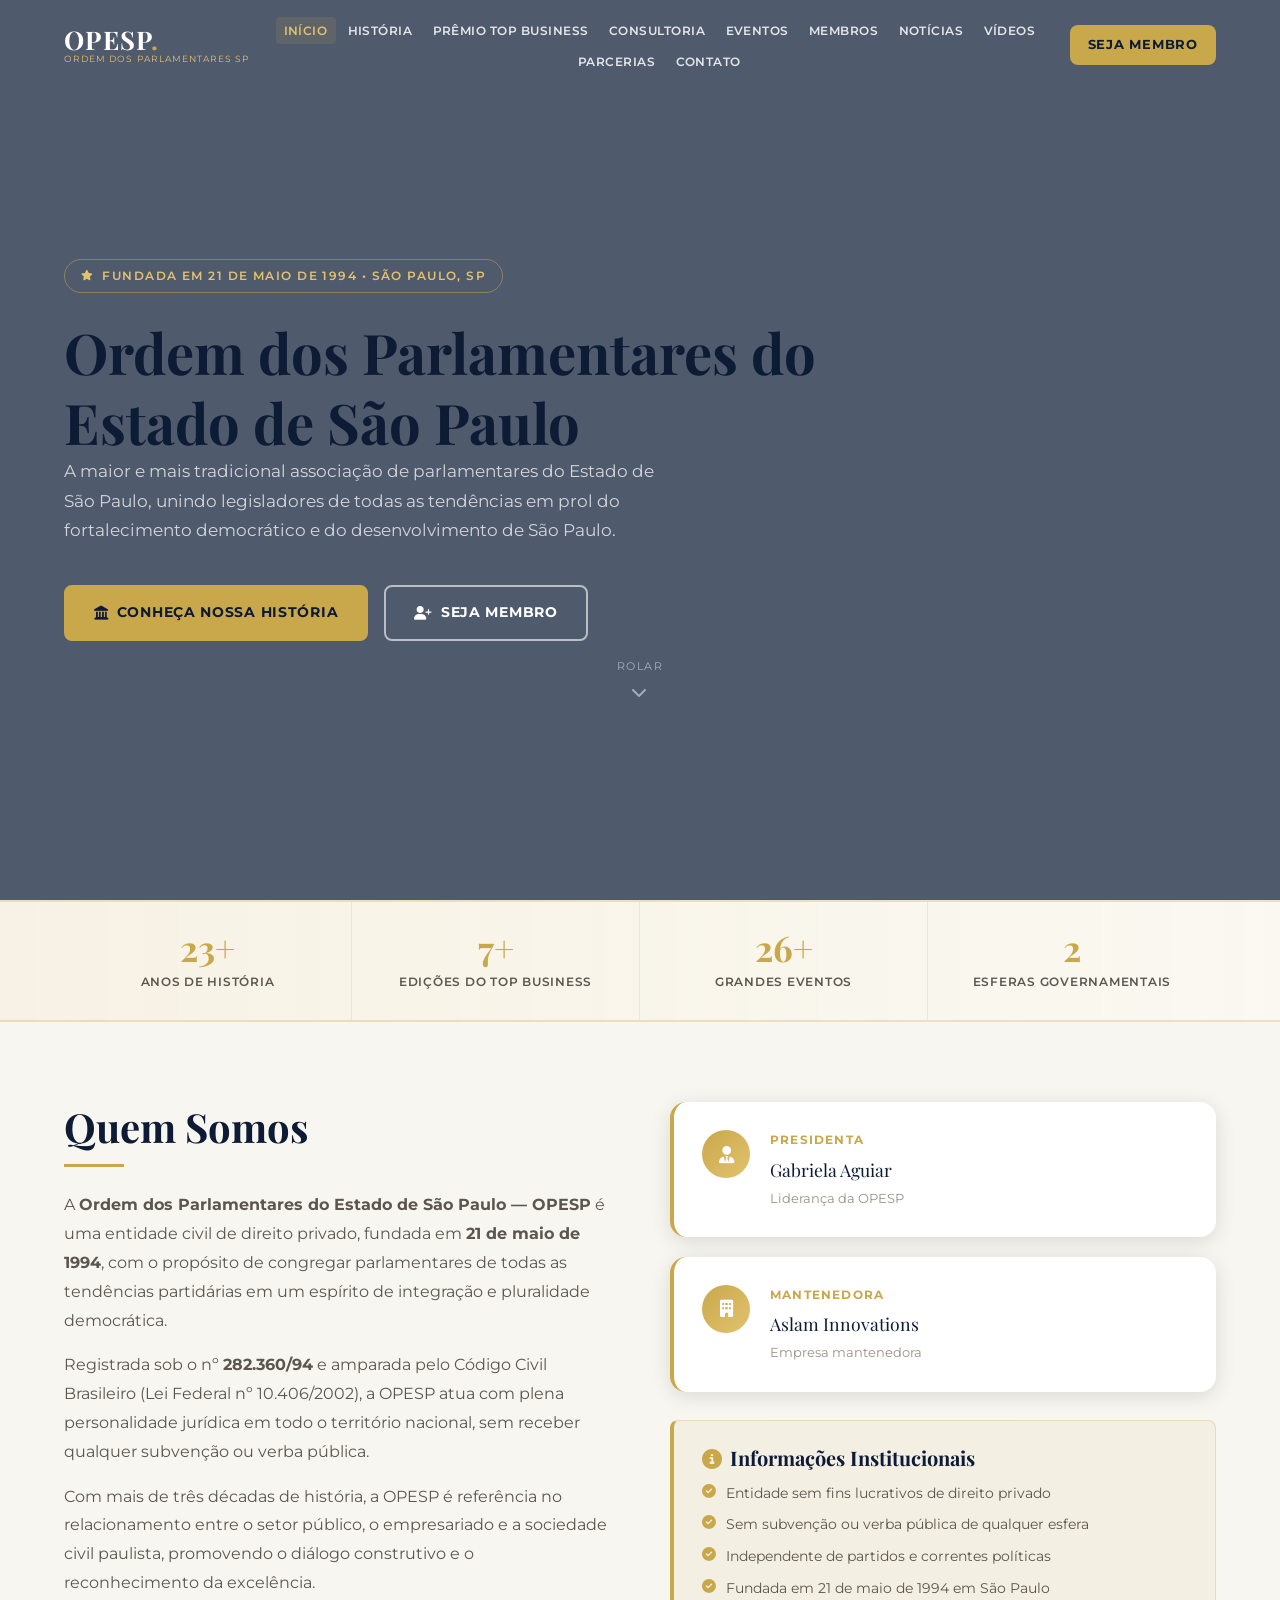
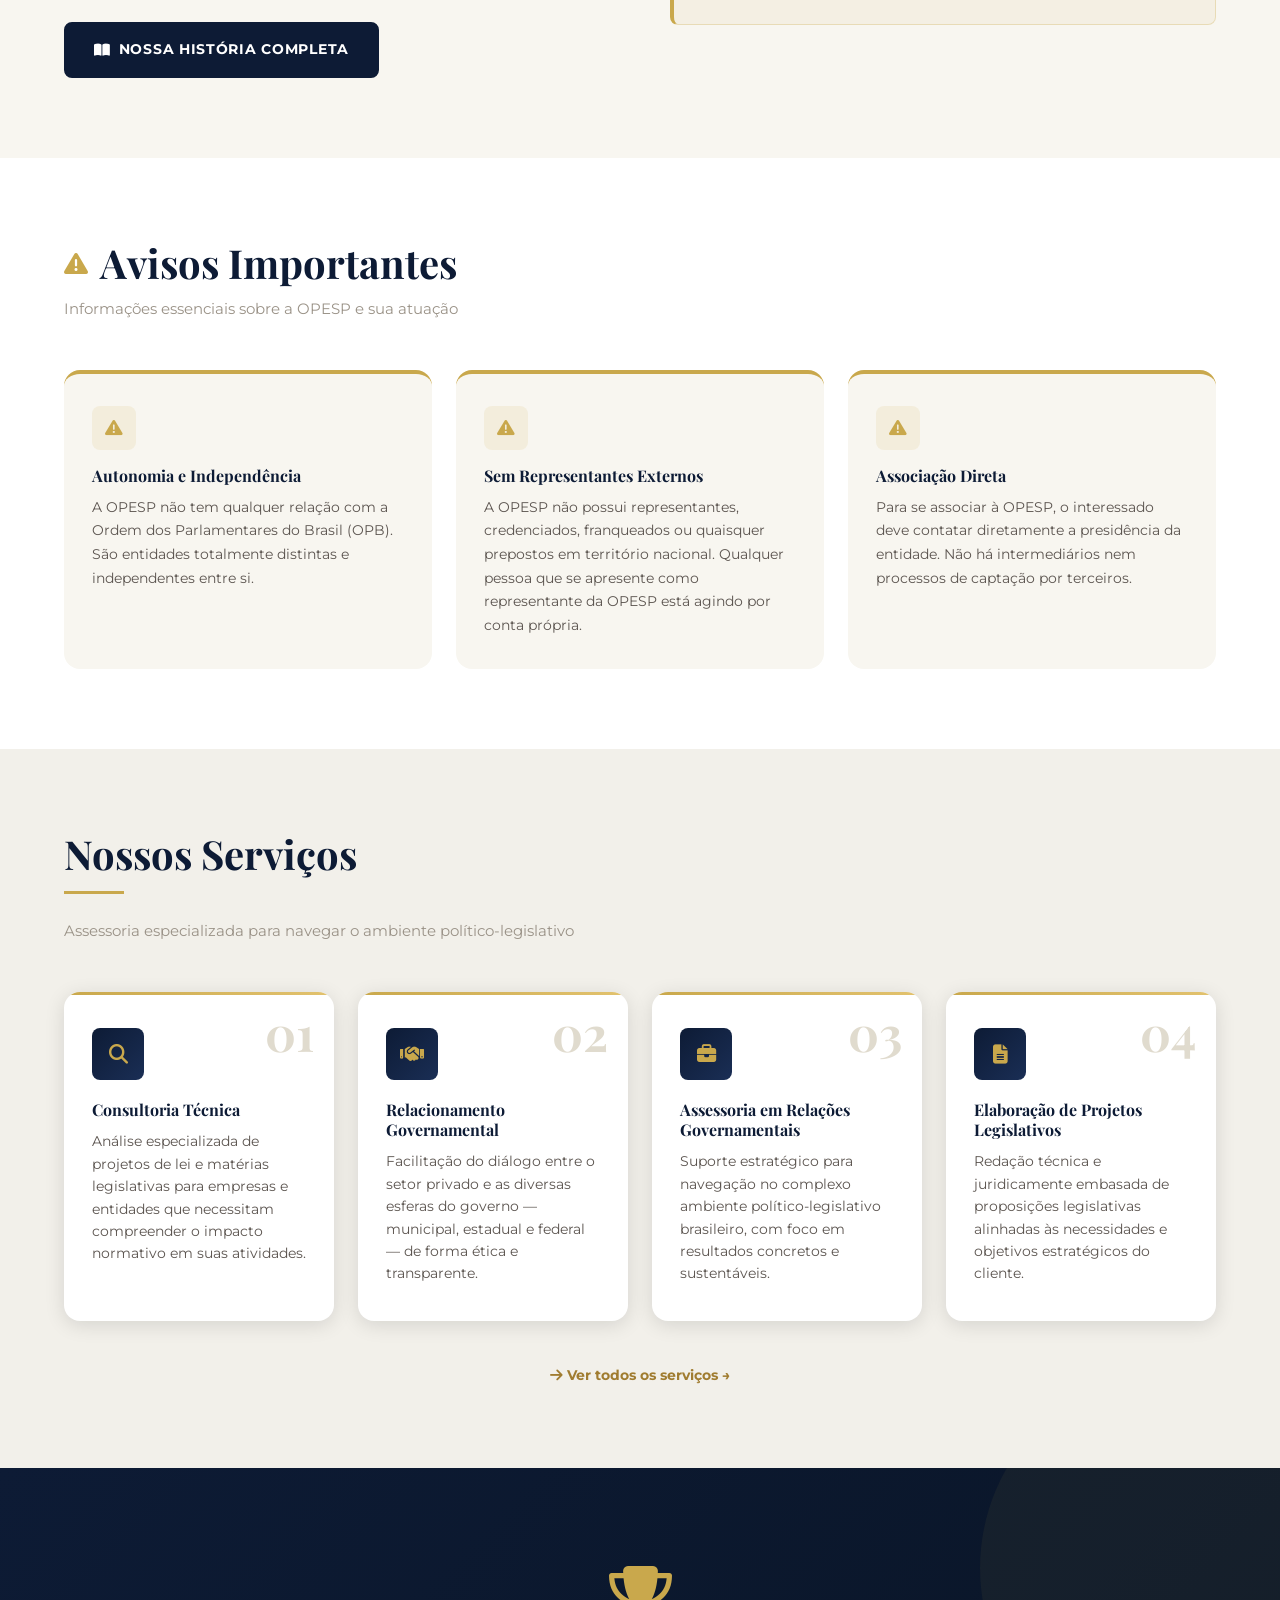
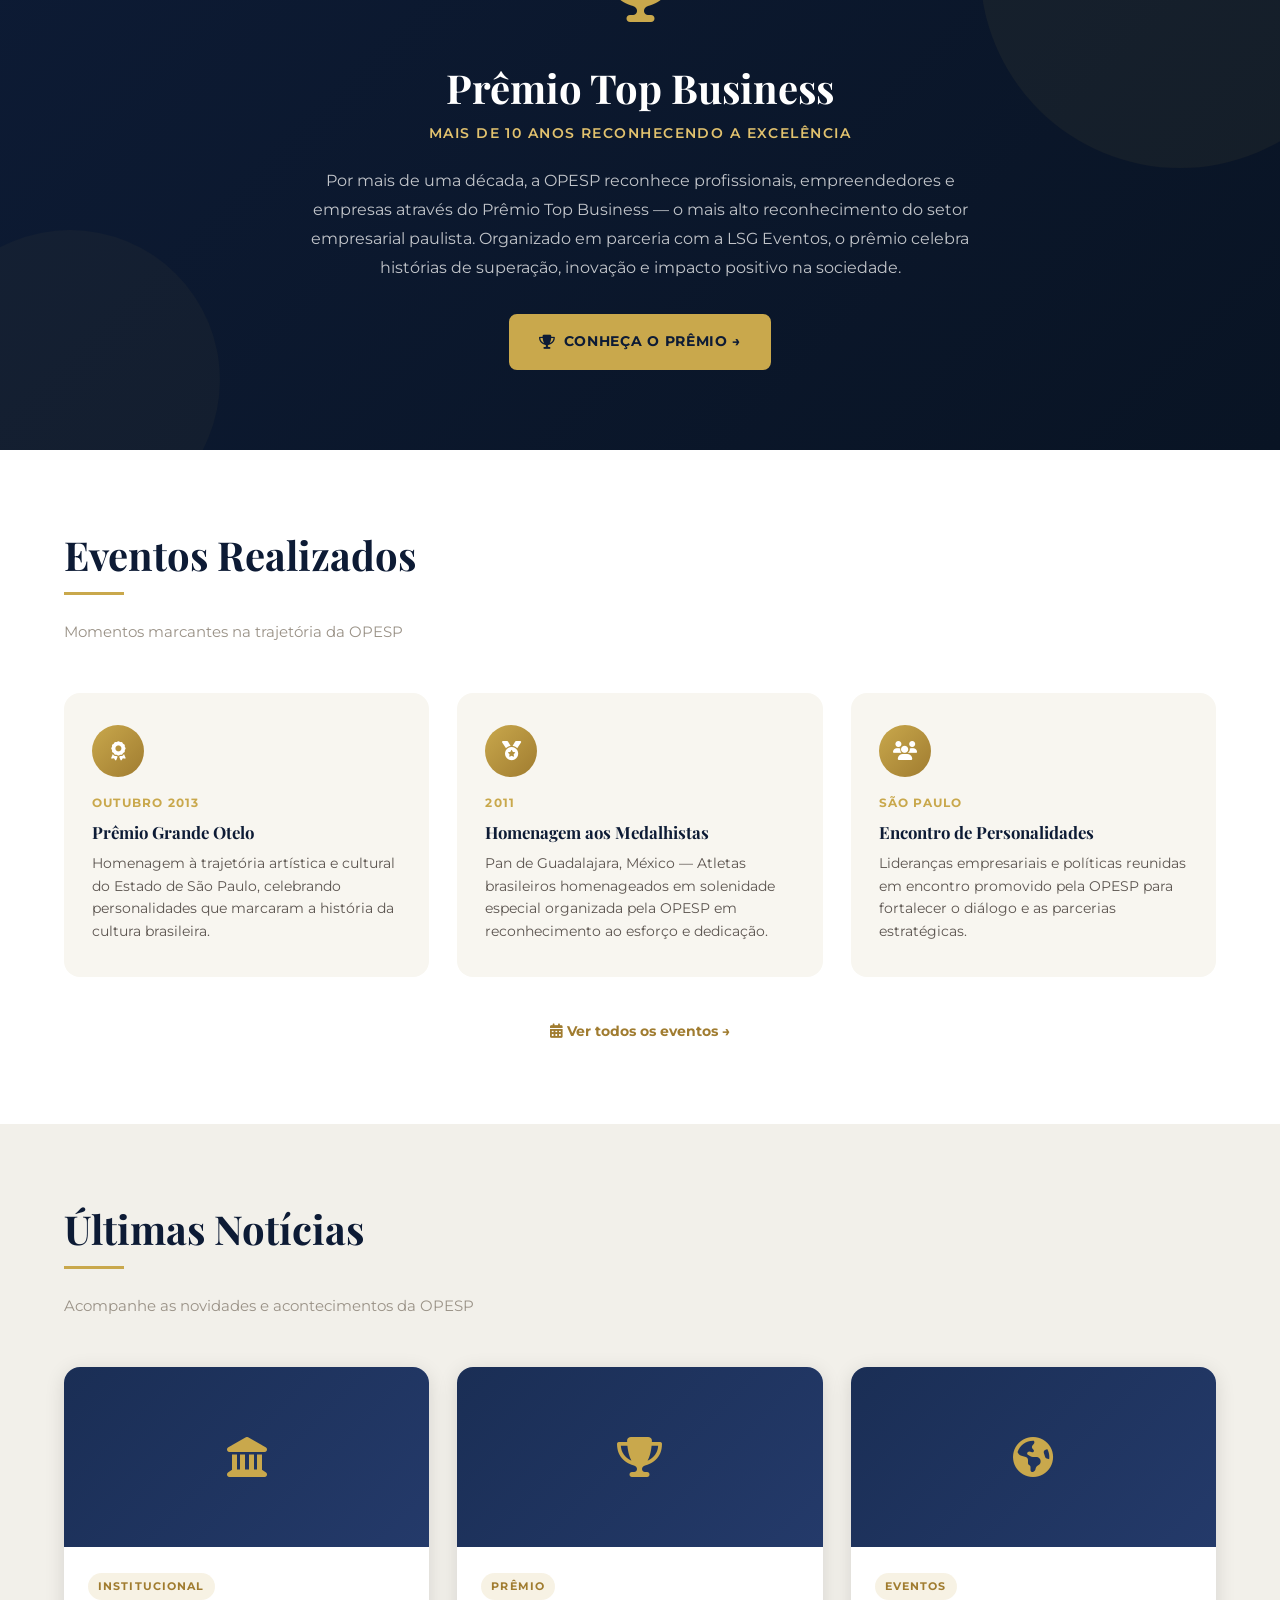
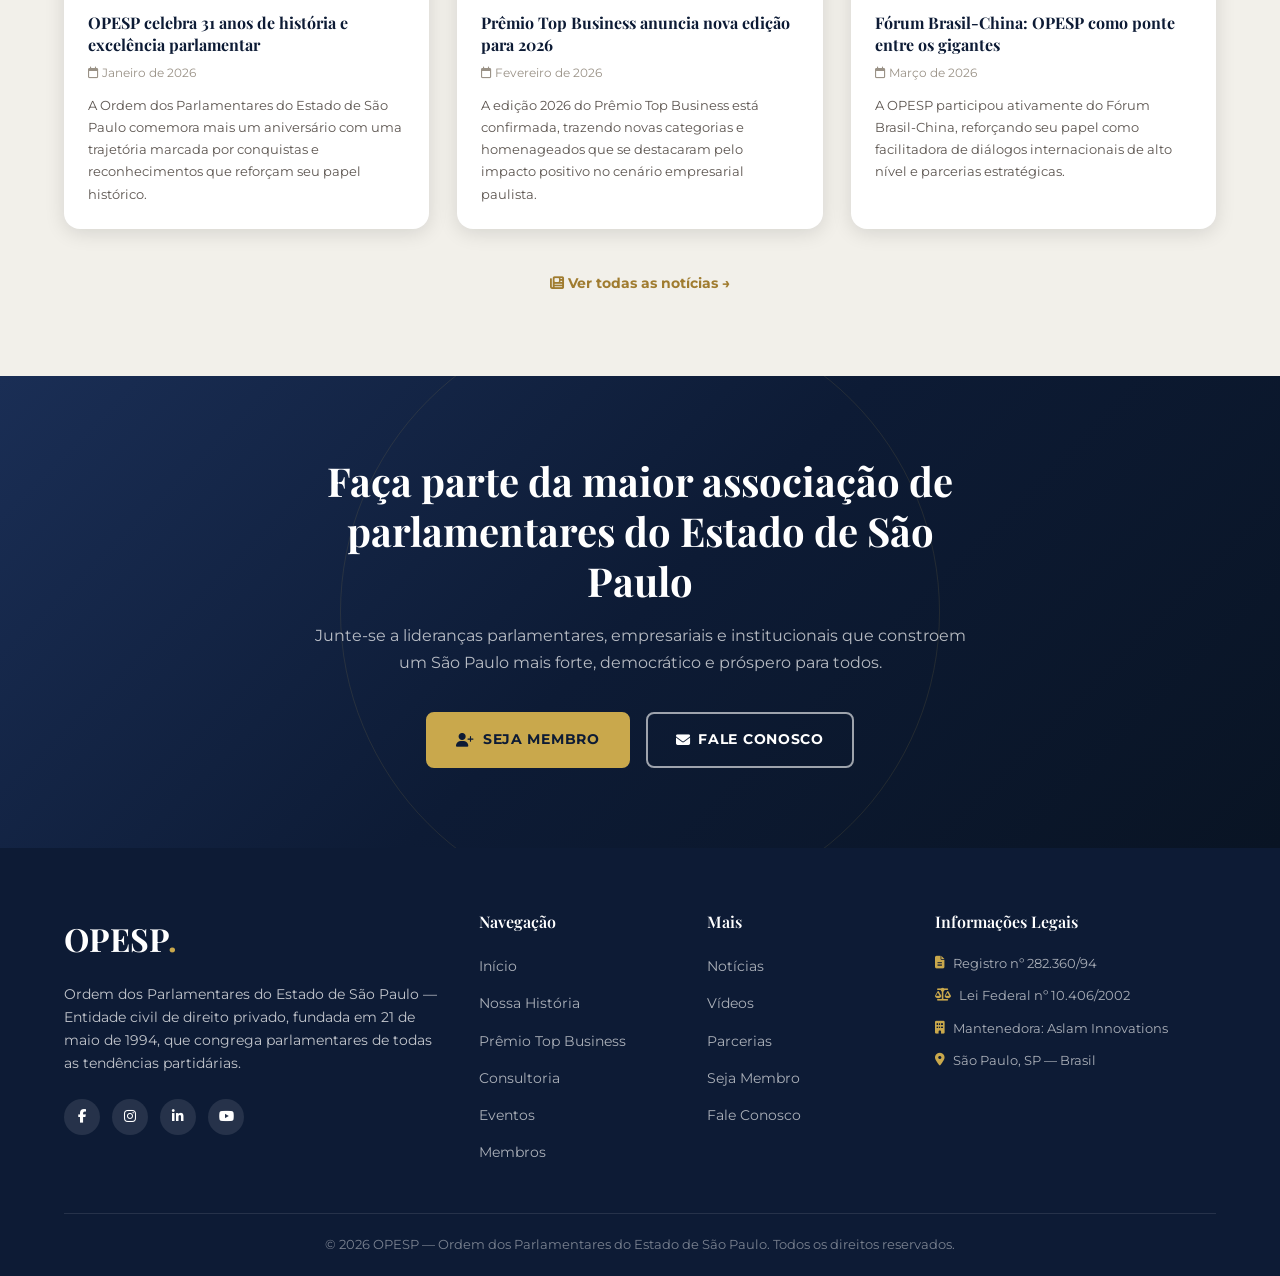
==== index.html @ 383edda8 "Correções críticas: imagem Ponte Estaiada no hero, 36 eventos reais, presidentes reais, Gabriela Agu" ====
<!DOCTYPE html>
<html lang="pt-BR">
<head>
  <meta charset="UTF-8">
  <meta name="viewport" content="width=device-width, initial-scale=1.0">
  <meta name="description" content="OPESP — Ordem dos Parlamentares do Estado de São Paulo. A maior e mais tradicional associação de parlamentares do Estado de São Paulo, fundada em 21 de maio de 1994.">
  <title>OPESP — Ordem dos Parlamentares do Estado de São Paulo</title>
  <link rel="preconnect" href="https://fonts.googleapis.com">
  <link rel="preconnect" href="https://fonts.gstatic.com" crossorigin>
  <link href="https://fonts.googleapis.com/css2?family=Playfair+Display:wght@400;600;700;800&family=Montserrat:wght@300;400;500;600;700&display=swap" rel="stylesheet">
  <link rel="stylesheet" href="https://cdnjs.cloudflare.com/ajax/libs/font-awesome/6.5.0/css/all.min.css">
  <link rel="stylesheet" href="css/styles.css">
</head>
<body>

<!-- Preloader -->
<div class="preloader" id="preloader">
  <div class="preloader__spinner"></div>
</div>

<nav class="nav" id="nav">
  <div class="container">
    <div class="nav__inner">
      <a href="index.html" class="nav__logo">
        <span class="nav__logo-main">OPESP<span class="nav__logo-dot">.</span></span>
        <span class="nav__logo-sub">Ordem dos Parlamentares SP</span>
      </a>
      <ul class="nav__menu">
        <li><a href="index.html" class="nav__link" data-page="index">Início</a></li>
        <li><a href="historia.html" class="nav__link" data-page="historia">História</a></li>
        <li><a href="premio.html" class="nav__link" data-page="premio">Prêmio Top Business</a></li>
        <li><a href="consultoria.html" class="nav__link" data-page="consultoria">Consultoria</a></li>
        <li><a href="eventos.html" class="nav__link" data-page="eventos">Eventos</a></li>
        <li><a href="membros.html" class="nav__link" data-page="membros">Membros</a></li>
        <li><a href="noticias.html" class="nav__link" data-page="noticias">Notícias</a></li>
        <li><a href="videos.html" class="nav__link" data-page="videos">Vídeos</a></li>
        <li><a href="parcerias.html" class="nav__link" data-page="parcerias">Parcerias</a></li>
        <li><a href="contato.html" class="nav__link" data-page="contato">Contato</a></li>
      </ul>
      <a href="seja-membro.html" class="nav__cta">Seja Membro</a>
      <button class="nav__hamburger" aria-label="Menu" aria-expanded="false">
        <span></span><span></span><span></span>
      </button>
    </div>
  </div>
  <div class="nav__drawer">
    <button class="nav__drawer-close" aria-label="Fechar menu"><i class="fas fa-times"></i></button>
    <a href="index.html" class="nav__drawer-link">Início</a>
    <a href="historia.html" class="nav__drawer-link">Nossa História</a>
    <a href="premio.html" class="nav__drawer-link">Prêmio Top Business</a>
    <a href="consultoria.html" class="nav__drawer-link">Consultoria</a>
    <a href="eventos.html" class="nav__drawer-link">Eventos</a>
    <a href="membros.html" class="nav__drawer-link">Membros</a>
    <a href="noticias.html" class="nav__drawer-link">Notícias</a>
    <a href="videos.html" class="nav__drawer-link">Vídeos</a>
    <a href="parcerias.html" class="nav__drawer-link">Parcerias</a>
    <a href="seja-membro.html" class="nav__drawer-link">Seja Membro</a>
    <a href="contato.html" class="nav__drawer-link">Fale Conosco</a>
  </div>
  <div class="nav__overlay"></div>
</nav>

<main class="page-enter">

  <!-- Hero -->
  <section class="hero--home">
    <div class="hero__overlay"></div>
    <div class="container">
      <div class="hero__content">
        <div class="hero__badge">
          <i class="fas fa-star"></i>
          Fundada em 21 de Maio de 1994 &bull; São Paulo, SP
        </div>
        <h1>Ordem dos <strong>Parlamentares</strong> do Estado de <strong>São Paulo</strong></h1>
        <p class="hero__subtitle">A maior e mais tradicional associação de parlamentares do Estado de São Paulo, unindo legisladores de todas as tendências em prol do fortalecimento democrático e do desenvolvimento de São Paulo.</p>
        <div class="hero__actions">
          <a href="historia.html" class="btn btn--gold"><i class="fas fa-landmark"></i> Conheça Nossa História</a>
          <a href="seja-membro.html" class="btn btn--outline"><i class="fas fa-user-plus"></i> Seja Membro</a>
        </div>
      </div>
    </div>
    <div class="hero__scroll-indicator">
      <span>Rolar</span>
      <i class="fas fa-chevron-down"></i>
    </div>
  </section>

  <!-- Stats Bar -->
  <div class="stats-bar">
    <div class="container">
      <div class="stat-item">
        <div class="stat-number" data-counter="31" data-suffix="+">0+</div>
        <div class="stat-label">Anos de História</div>
      </div>
      <div class="stat-item">
        <div class="stat-number" data-counter="10" data-suffix="+">0+</div>
        <div class="stat-label">Edições do Top Business</div>
      </div>
      <div class="stat-item">
        <div class="stat-number" data-counter="36" data-suffix="+">0+</div>
        <div class="stat-label">Grandes Eventos</div>
      </div>
      <div class="stat-item">
        <div class="stat-number" data-counter="3" data-suffix="">0</div>
        <div class="stat-label">Esferas Governamentais</div>
      </div>
    </div>
  </div>

  <!-- Quem Somos -->
  <section class="about-section fade-in">
    <div class="container">
      <div class="about-grid">
        <div class="about-text">
          <h2 class="section-title">Quem Somos</h2>
          <div class="gold-line"></div>
          <p>A <strong>Ordem dos Parlamentares do Estado de São Paulo — OPESP</strong> é uma entidade civil de direito privado, fundada em <strong>21 de maio de 1994</strong>, com o propósito de congregar parlamentares de todas as tendências partidárias em um espírito de integração e pluralidade democrática.</p>
          <p>Registrada sob o nº <strong>282.360/94</strong> e amparada pelo Código Civil Brasileiro (Lei Federal nº 10.406/2002), a OPESP atua com plena personalidade jurídica em todo o território nacional, sem receber qualquer subvenção ou verba pública.</p>
          <p>Com mais de três décadas de história, a OPESP é referência no relacionamento entre o setor público, o empresariado e a sociedade civil paulista, promovendo o diálogo construtivo e o reconhecimento da excelência.</p>
          <a href="historia.html" class="btn btn--navy" style="margin-top:8px;"><i class="fas fa-book-open"></i> Nossa História Completa</a>
        </div>
        <div class="about-cards">
          <div class="about-card">
            <div class="about-card__icon"><i class="fas fa-user-tie"></i></div>
            <div>
              <div class="about-card__title">Presidenta</div>
              <div class="about-card__name">Gabriela Aguiar</div>
              <div class="about-card__sub">Liderança da OPESP</div>
            </div>
          </div>
          <div class="about-card">
            <div class="about-card__icon"><i class="fas fa-building"></i></div>
            <div>
              <div class="about-card__title">Mantenedora</div>
              <div class="about-card__name">Aslam Innovations</div>
              <div class="about-card__sub">Empresa mantenedora</div>
            </div>
          </div>
          <div class="info-box" style="margin-top:8px;">
            <h4><i class="fas fa-info-circle" style="color:var(--gold);margin-right:8px;"></i>Informações Institucionais</h4>
            <ul>
              <li><i class="fas fa-check-circle"></i> Entidade sem fins lucrativos de direito privado</li>
              <li><i class="fas fa-check-circle"></i> Sem subvenção ou verba pública de qualquer esfera</li>
              <li><i class="fas fa-check-circle"></i> Independente de partidos e correntes políticas</li>
              <li><i class="fas fa-check-circle"></i> Fundada em 21 de maio de 1994 em São Paulo</li>
            </ul>
          </div>
        </div>
      </div>
    </div>
  </section>

  <!-- Avisos Importantes -->
  <section class="notices-section fade-in">
    <div class="container">
      <div class="notices-heading">
        <i class="fas fa-exclamation-triangle"></i>
        <h2 class="section-title" style="margin-bottom:0;">Avisos Importantes</h2>
      </div>
      <p class="section-subtitle">Informações essenciais sobre a OPESP e sua atuação</p>
      <div class="notices-grid">
        <div class="notice-card">
          <div class="notice-card__icon"><i class="fas fa-exclamation-triangle"></i></div>
          <h4>Autonomia e Independência</h4>
          <p>A OPESP não tem qualquer relação com a Ordem dos Parlamentares do Brasil (OPB). São entidades totalmente distintas e independentes entre si.</p>
        </div>
        <div class="notice-card">
          <div class="notice-card__icon"><i class="fas fa-exclamation-triangle"></i></div>
          <h4>Sem Representantes Externos</h4>
          <p>A OPESP não possui representantes, credenciados, franqueados ou quaisquer prepostos em território nacional. Qualquer pessoa que se apresente como representante da OPESP está agindo por conta própria.</p>
        </div>
        <div class="notice-card">
          <div class="notice-card__icon"><i class="fas fa-exclamation-triangle"></i></div>
          <h4>Associação Direta</h4>
          <p>Para se associar à OPESP, o interessado deve contatar diretamente a presidência da entidade. Não há intermediários nem processos de captação por terceiros.</p>
        </div>
      </div>
    </div>
  </section>

  <!-- Nossos Serviços -->
  <section class="services-section fade-in">
    <div class="container">
      <h2 class="section-title">Nossos Serviços</h2>
      <div class="gold-line"></div>
      <p class="section-subtitle">Assessoria especializada para navegar o ambiente político-legislativo</p>
      <div class="services-grid">
        <div class="service-card">
          <div class="service-card__number">01</div>
          <div class="service-card__icon"><i class="fas fa-search"></i></div>
          <h3>Consultoria Técnica</h3>
          <p>Análise especializada de projetos de lei e matérias legislativas para empresas e entidades que necessitam compreender o impacto normativo em suas atividades.</p>
        </div>
        <div class="service-card">
          <div class="service-card__number">02</div>
          <div class="service-card__icon"><i class="fas fa-handshake"></i></div>
          <h3>Relacionamento Governamental</h3>
          <p>Facilitação do diálogo entre o setor privado e as diversas esferas do governo — municipal, estadual e federal — de forma ética e transparente.</p>
        </div>
        <div class="service-card">
          <div class="service-card__number">03</div>
          <div class="service-card__icon"><i class="fas fa-briefcase"></i></div>
          <h3>Assessoria em Relações Governamentais</h3>
          <p>Suporte estratégico para navegação no complexo ambiente político-legislativo brasileiro, com foco em resultados concretos e sustentáveis.</p>
        </div>
        <div class="service-card">
          <div class="service-card__number">04</div>
          <div class="service-card__icon"><i class="fas fa-file-alt"></i></div>
          <h3>Elaboração de Projetos Legislativos</h3>
          <p>Redação técnica e juridicamente embasada de proposições legislativas alinhadas às necessidades e objetivos estratégicos do cliente.</p>
        </div>
      </div>
      <div class="services-cta">
        <a href="consultoria.html"><i class="fas fa-arrow-right"></i> Ver todos os serviços →</a>
      </div>
    </div>
  </section>

  <!-- Prêmio Top Business -->
  <section class="top-business-section fade-in">
    <div class="container">
      <div class="top-business-inner">
        <div class="trophy-icon"><i class="fas fa-trophy"></i></div>
        <h2>Prêmio Top Business</h2>
        <p class="subtitle">Mais de 10 anos reconhecendo a excelência</p>
        <p>Por mais de uma década, a OPESP reconhece profissionais, empreendedores e empresas através do Prêmio Top Business — o mais alto reconhecimento do setor empresarial paulista. Organizado em parceria com a LSG Eventos, o prêmio celebra histórias de superação, inovação e impacto positivo na sociedade.</p>
        <a href="premio.html" class="btn btn--gold"><i class="fas fa-trophy"></i> Conheça o Prêmio →</a>
      </div>
    </div>
  </section>

  <!-- Próximos Eventos -->
  <section class="events-section fade-in">
    <div class="container">
      <h2 class="section-title">Eventos Realizados</h2>
      <div class="gold-line"></div>
      <p class="section-subtitle">Momentos marcantes na trajetória da OPESP</p>
      <div class="events-grid">
        <div class="event-card">
          <div class="event-card__icon"><i class="fas fa-award"></i></div>
          <div class="event-card__date">Outubro 2013</div>
          <h3>Prêmio Grande Otelo</h3>
          <p>Homenagem à trajetória artística e cultural do Estado de São Paulo, celebrando personalidades que marcaram a história da cultura brasileira.</p>
        </div>
        <div class="event-card">
          <div class="event-card__icon"><i class="fas fa-medal"></i></div>
          <div class="event-card__date">2011</div>
          <h3>Homenagem aos Medalhistas</h3>
          <p>Pan de Guadalajara, México — Atletas brasileiros homenageados em solenidade especial organizada pela OPESP em reconhecimento ao esforço e dedicação.</p>
        </div>
        <div class="event-card">
          <div class="event-card__icon"><i class="fas fa-users"></i></div>
          <div class="event-card__date">São Paulo</div>
          <h3>Encontro de Personalidades</h3>
          <p>Lideranças empresariais e políticas reunidas em encontro promovido pela OPESP para fortalecer o diálogo e as parcerias estratégicas.</p>
        </div>
      </div>
      <div class="events-cta">
        <a href="eventos.html"><i class="fas fa-calendar-alt"></i> Ver todos os eventos →</a>
      </div>
    </div>
  </section>

  <!-- Últimas Notícias -->
  <section class="news-section fade-in">
    <div class="container">
      <h2 class="section-title">Últimas Notícias</h2>
      <div class="gold-line"></div>
      <p class="section-subtitle">Acompanhe as novidades e acontecimentos da OPESP</p>
      <div class="news-grid">
        <div class="news-card">
          <div class="news-card__img"><i class="fas fa-landmark"></i></div>
          <div class="news-card__body">
            <span class="news-card__badge">Institucional</span>
            <h3>OPESP celebra 31 anos de história e excelência parlamentar</h3>
            <div class="news-card__date"><i class="far fa-calendar"></i> Janeiro de 2026</div>
            <p>A Ordem dos Parlamentares do Estado de São Paulo comemora mais um aniversário com uma trajetória marcada por conquistas e reconhecimentos que reforçam seu papel histórico.</p>
          </div>
        </div>
        <div class="news-card">
          <div class="news-card__img"><i class="fas fa-trophy"></i></div>
          <div class="news-card__body">
            <span class="news-card__badge">Prêmio</span>
            <h3>Prêmio Top Business anuncia nova edição para 2026</h3>
            <div class="news-card__date"><i class="far fa-calendar"></i> Fevereiro de 2026</div>
            <p>A edição 2026 do Prêmio Top Business está confirmada, trazendo novas categorias e homenageados que se destacaram pelo impacto positivo no cenário empresarial paulista.</p>
          </div>
        </div>
        <div class="news-card">
          <div class="news-card__img"><i class="fas fa-globe-americas"></i></div>
          <div class="news-card__body">
            <span class="news-card__badge">Eventos</span>
            <h3>Fórum Brasil-China: OPESP como ponte entre os gigantes</h3>
            <div class="news-card__date"><i class="far fa-calendar"></i> Março de 2026</div>
            <p>A OPESP participou ativamente do Fórum Brasil-China, reforçando seu papel como facilitadora de diálogos internacionais de alto nível e parcerias estratégicas.</p>
          </div>
        </div>
      </div>
      <div class="news-cta">
        <a href="noticias.html"><i class="fas fa-newspaper"></i> Ver todas as notícias →</a>
      </div>
    </div>
  </section>

  <!-- CTA Banner -->
  <section class="cta-banner fade-in">
    <div class="container">
      <div class="cta-banner__inner">
        <h2>Faça parte da maior associação de parlamentares do Estado de São Paulo</h2>
        <p>Junte-se a lideranças parlamentares, empresariais e institucionais que constroem um São Paulo mais forte, democrático e próspero para todos.</p>
        <div class="cta-banner__actions">
          <a href="seja-membro.html" class="btn btn--gold"><i class="fas fa-user-plus"></i> Seja Membro</a>
          <a href="contato.html" class="btn btn--outline"><i class="fas fa-envelope"></i> Fale Conosco</a>
        </div>
      </div>
    </div>
  </section>

</main>

<footer class="footer">
  <div class="container">
    <div class="footer__grid">
      <div class="footer__brand">
        <div class="footer__logo">OPESP<span>.</span></div>
        <p class="footer__desc">Ordem dos Parlamentares do Estado de São Paulo — Entidade civil de direito privado, fundada em 21 de maio de 1994, que congrega parlamentares de todas as tendências partidárias.</p>
        <div class="footer__social">
          <a href="#" aria-label="Facebook"><i class="fab fa-facebook-f"></i></a>
          <a href="#" aria-label="Instagram"><i class="fab fa-instagram"></i></a>
          <a href="#" aria-label="LinkedIn"><i class="fab fa-linkedin-in"></i></a>
          <a href="#" aria-label="YouTube"><i class="fab fa-youtube"></i></a>
        </div>
      </div>
      <div class="footer__col">
        <h4 class="footer__col-title">Navegação</h4>
        <ul>
          <li><a href="index.html">Início</a></li>
          <li><a href="historia.html">Nossa História</a></li>
          <li><a href="premio.html">Prêmio Top Business</a></li>
          <li><a href="consultoria.html">Consultoria</a></li>
          <li><a href="eventos.html">Eventos</a></li>
          <li><a href="membros.html">Membros</a></li>
        </ul>
      </div>
      <div class="footer__col">
        <h4 class="footer__col-title">Mais</h4>
        <ul>
          <li><a href="noticias.html">Notícias</a></li>
          <li><a href="videos.html">Vídeos</a></li>
          <li><a href="parcerias.html">Parcerias</a></li>
          <li><a href="seja-membro.html">Seja Membro</a></li>
          <li><a href="contato.html">Fale Conosco</a></li>
        </ul>
      </div>
      <div class="footer__col">
        <h4 class="footer__col-title">Informações Legais</h4>
        <ul class="footer__legal">
          <li><i class="fas fa-file-alt"></i> Registro nº 282.360/94</li>
          <li><i class="fas fa-balance-scale"></i> Lei Federal nº 10.406/2002</li>
          <li><i class="fas fa-building"></i> Mantenedora: Aslam Innovations</li>
          <li><i class="fas fa-map-marker-alt"></i> São Paulo, SP — Brasil</li>
        </ul>
      </div>
    </div>
    <div class="footer__bottom">
      <p>© 2026 OPESP — Ordem dos Parlamentares do Estado de São Paulo. Todos os direitos reservados.</p>
    </div>
  </div>
  <button class="back-to-top" aria-label="Voltar ao topo" id="backToTop">
    <i class="fas fa-chevron-up"></i>
  </button>
</footer>

<script src="js/main.js"></script>
</body>
</html>
---- css/styles.css ----
/* ============================================================
   OPESP — Ordem dos Parlamentares do Estado de São Paulo
   Complete Stylesheet
   ============================================================ */

/* 1. CSS Reset + Custom Properties */
*, *::before, *::after { box-sizing: border-box; margin: 0; padding: 0; }

:root {
  --gold:        #C9A84C;
  --gold-light:  #E2C26E;
  --gold-dark:   #A07C30;
  --navy:        #0D1B35;
  --navy-mid:    #1A2E55;
  --navy-light:  #243A6A;
  --white:       #FFFFFF;
  --off-white:   #F8F6F0;
  --gray-100:    #F2F0EA;
  --gray-200:    #E0DBCE;
  --gray-400:    #9A9287;
  --gray-600:    #5C5550;
  --gray-800:    #2E2A26;
  --font-heading:'Playfair Display', serif;
  --font-body:   'Montserrat', sans-serif;
  --container:   1200px;
  --radius:      8px;
  --radius-lg:   16px;
  --shadow:      0 4px 20px rgba(0,0,0,.12);
  --shadow-lg:   0 8px 40px rgba(0,0,0,.18);
  --transition:  .3s ease;
}

html { scroll-behavior: smooth; font-size: 16px; }

body {
  font-family: var(--font-body);
  color: var(--gray-800);
  background: var(--white);
  line-height: 1.7;
  overflow-x: hidden;
}

body.page-exit { opacity: 0; transition: opacity .3s ease; }

img { max-width: 100%; height: auto; display: block; }
a  { text-decoration: none; color: inherit; }
ul { list-style: none; }
button { cursor: pointer; border: none; background: none; font-family: var(--font-body); }

/* 2. Global Typography */
h1,h2,h3,h4,h5,h6 {
  font-family: var(--font-heading);
  line-height: 1.25;
  color: var(--navy);
}
h1 { font-size: clamp(2rem, 5vw, 3.5rem); }
h2 { font-size: clamp(1.6rem, 3.5vw, 2.5rem); }
h3 { font-size: clamp(1.2rem, 2.5vw, 1.75rem); }
h4 { font-size: 1.25rem; }
h5 { font-size: 1.1rem; }
h6 { font-size: 1rem; }

p { margin-bottom: 1rem; }
p:last-child { margin-bottom: 0; }

.container {
  width: 100%;
  max-width: var(--container);
  margin: 0 auto;
  padding: 0 24px;
}

section { padding: 80px 0; }

.section-title {
  font-family: var(--font-heading);
  color: var(--navy);
  margin-bottom: .5rem;
}
.section-subtitle {
  color: var(--gray-400);
  margin-bottom: 3rem;
  font-size: .95rem;
}
.gold-line {
  width: 60px;
  height: 3px;
  background: var(--gold);
  margin: .75rem 0 1.5rem;
}
.gold-line--center { margin-left: auto; margin-right: auto; }

/* 3. Preloader */
.preloader {
  position: fixed;
  inset: 0;
  background: var(--navy);
  display: flex;
  align-items: center;
  justify-content: center;
  z-index: 9999;
  transition: opacity .5s ease;
}
.preloader__spinner {
  width: 50px;
  height: 50px;
  border: 4px solid rgba(201,168,76,.3);
  border-top-color: var(--gold);
  border-radius: 50%;
  animation: spin .8s linear infinite;
}
@keyframes spin { to { transform: rotate(360deg); } }

/* 4. Navigation */
.nav {
  position: fixed;
  top: 0; left: 0; right: 0;
  z-index: 1000;
  padding: 16px 0;
  transition: background var(--transition), box-shadow var(--transition), padding var(--transition);
}
.nav.scrolled {
  background: rgba(13,27,53,.95);
  backdrop-filter: blur(12px);
  -webkit-backdrop-filter: blur(12px);
  box-shadow: 0 2px 20px rgba(0,0,0,.3);
  padding: 10px 0;
}
.nav__inner {
  display: flex;
  align-items: center;
  gap: 24px;
}
.nav__logo {
  display: flex;
  flex-direction: column;
  line-height: 1;
  flex-shrink: 0;
}
.nav__logo-main {
  font-family: var(--font-heading);
  font-size: 1.6rem;
  font-weight: 700;
  color: var(--white);
  letter-spacing: .05em;
}
.nav__logo-dot { color: var(--gold); }
.nav__logo-sub {
  font-size: .55rem;
  color: var(--gold-light);
  letter-spacing: .12em;
  text-transform: uppercase;
  margin-top: 2px;
}
.nav__menu {
  display: flex;
  align-items: center;
  gap: 4px;
  flex: 1;
  justify-content: center;
  flex-wrap: wrap;
}
.nav__link {
  font-size: .78rem;
  font-weight: 600;
  letter-spacing: .04em;
  text-transform: uppercase;
  color: rgba(255,255,255,.85);
  padding: 6px 8px;
  border-radius: 4px;
  transition: color var(--transition), background var(--transition);
  white-space: nowrap;
}
.nav__link:hover, .nav__link.active {
  color: var(--gold-light);
  background: rgba(201,168,76,.12);
}
.nav__cta {
  flex-shrink: 0;
  font-size: .8rem;
  font-weight: 700;
  letter-spacing: .06em;
  text-transform: uppercase;
  color: var(--navy);
  background: var(--gold);
  padding: 9px 18px;
  border-radius: var(--radius);
  transition: background var(--transition), transform var(--transition);
  white-space: nowrap;
}
.nav__cta:hover { background: var(--gold-light); transform: translateY(-1px); }
.nav__hamburger {
  display: none;
  flex-direction: column;
  justify-content: center;
  align-items: center;
  gap: 5px;
  width: 38px;
  height: 38px;
  flex-shrink: 0;
  margin-left: auto;
}
.nav__hamburger span {
  display: block;
  width: 22px;
  height: 2px;
  background: var(--white);
  transition: transform var(--transition), opacity var(--transition);
  border-radius: 2px;
}

/* Drawer */
.nav__drawer {
  position: fixed;
  top: 0; right: -300px;
  width: 280px;
  height: 100vh;
  background: var(--navy);
  z-index: 1100;
  padding: 70px 32px 32px;
  display: flex;
  flex-direction: column;
  gap: 4px;
  transition: right .35s cubic-bezier(.4,0,.2,1);
  overflow-y: auto;
}
.nav__drawer.open { right: 0; }
.nav__drawer-close {
  position: absolute;
  top: 16px; right: 16px;
  color: var(--white);
  font-size: 1.2rem;
  padding: 8px;
  opacity: .7;
}
.nav__drawer-close:hover { opacity: 1; }
.nav__drawer-link {
  color: rgba(255,255,255,.85);
  font-size: .9rem;
  font-weight: 600;
  padding: 11px 0;
  border-bottom: 1px solid rgba(255,255,255,.08);
  transition: color var(--transition), padding-left var(--transition);
}
.nav__drawer-link:hover { color: var(--gold-light); padding-left: 8px; }
.nav__overlay {
  position: fixed;
  inset: 0;
  background: rgba(0,0,0,.55);
  z-index: 1050;
  display: none;
  opacity: 0;
  transition: opacity .35s ease;
}
.nav__overlay.visible { display: block; opacity: 1; }

/* 5. Footer */
.footer {
  background: var(--navy);
  color: rgba(255,255,255,.75);
  padding-top: 64px;
  position: relative;
}
.footer__grid {
  display: grid;
  grid-template-columns: 2fr 1fr 1fr 1.5fr;
  gap: 40px;
  padding-bottom: 48px;
  border-bottom: 1px solid rgba(255,255,255,.1);
}
.footer__logo {
  font-family: var(--font-heading);
  font-size: 2rem;
  font-weight: 700;
  color: var(--white);
  margin-bottom: 16px;
}
.footer__logo span { color: var(--gold); }
.footer__desc { font-size: .85rem; line-height: 1.7; margin-bottom: 24px; }
.footer__social {
  display: flex;
  gap: 12px;
}
.footer__social a {
  width: 36px; height: 36px;
  border-radius: 50%;
  background: rgba(255,255,255,.1);
  display: flex;
  align-items: center;
  justify-content: center;
  color: var(--white);
  font-size: .85rem;
  transition: background var(--transition), transform var(--transition);
}
.footer__social a:hover { background: var(--gold); transform: translateY(-2px); }
.footer__col-title {
  font-family: var(--font-heading);
  font-size: 1rem;
  color: var(--white);
  margin-bottom: 20px;
  font-weight: 600;
}
.footer__col ul { display: flex; flex-direction: column; gap: 10px; }
.footer__col ul a {
  font-size: .85rem;
  color: rgba(255,255,255,.65);
  transition: color var(--transition), padding-left var(--transition);
}
.footer__col ul a:hover { color: var(--gold-light); padding-left: 4px; }
.footer__legal { display: flex; flex-direction: column; gap: 10px; }
.footer__legal li {
  font-size: .82rem;
  color: rgba(255,255,255,.65);
  display: flex;
  align-items: center;
  gap: 8px;
}
.footer__legal i { color: var(--gold); font-size: .8rem; }
.footer__bottom {
  padding: 20px 0;
  text-align: center;
  font-size: .8rem;
  color: rgba(255,255,255,.45);
}

/* 6. Back-to-top */
.back-to-top {
  position: fixed;
  bottom: 32px; right: 32px;
  width: 44px; height: 44px;
  border-radius: 50%;
  background: var(--gold);
  color: var(--navy);
  font-size: .9rem;
  display: flex;
  align-items: center;
  justify-content: center;
  box-shadow: var(--shadow);
  opacity: 0;
  pointer-events: none;
  transition: opacity var(--transition), transform var(--transition);
  z-index: 900;
}
.back-to-top.visible { opacity: 1; pointer-events: auto; }
.back-to-top:hover { transform: translateY(-3px); background: var(--gold-light); }

/* 8. Scroll animations */
.fade-in {
  opacity: 0;
  transform: translateY(30px);
  transition: opacity .7s ease, transform .7s ease;
}
.fade-in.visible {
  opacity: 1;
  transform: translateY(0);
}

/* 9. Buttons */
.btn {
  display: inline-flex;
  align-items: center;
  gap: 8px;
  padding: 14px 28px;
  border-radius: var(--radius);
  font-family: var(--font-body);
  font-size: .88rem;
  font-weight: 700;
  letter-spacing: .05em;
  text-transform: uppercase;
  cursor: pointer;
  transition: all var(--transition);
  border: 2px solid transparent;
}
.btn--gold {
  background: var(--gold);
  color: var(--navy);
  border-color: var(--gold);
}
.btn--gold:hover { background: var(--gold-light); border-color: var(--gold-light); transform: translateY(-2px); box-shadow: 0 6px 20px rgba(201,168,76,.35); }
.btn--outline {
  background: transparent;
  color: var(--white);
  border-color: rgba(255,255,255,.6);
}
.btn--outline:hover { border-color: var(--gold-light); color: var(--gold-light); transform: translateY(-2px); }
.btn--white {
  background: var(--white);
  color: var(--navy);
  border-color: var(--white);
}
.btn--white:hover { background: var(--off-white); transform: translateY(-2px); }
.btn--navy {
  background: var(--navy);
  color: var(--white);
  border-color: var(--navy);
}
.btn--navy:hover { background: var(--navy-mid); transform: translateY(-2px); }

/* 10. Page Hero Banner */
.page-hero {
  height: 320px;
  background: linear-gradient(135deg, var(--navy) 0%, var(--navy-mid) 60%, var(--navy-light) 100%);
  display: flex;
  align-items: center;
  position: relative;
  overflow: hidden;
  border-bottom: 4px solid var(--gold);
  margin-top: 0;
}
.page-hero::before {
  content: '';
  position: absolute;
  inset: 0;
  background: url("data:image/svg+xml,%3Csvg width='60' height='60' viewBox='0 0 60 60' xmlns='http://www.w3.org/2000/svg'%3E%3Cg fill='none' fill-rule='evenodd'%3E%3Cg fill='%23C9A84C' fill-opacity='0.04'%3E%3Cpath d='M36 34v-4h-2v4h-4v2h4v4h2v-4h4v-2h-4zm0-30V0h-2v4h-4v2h4v4h2V6h4V4h-4zM6 34v-4H4v4H0v2h4v4h2v-4h4v-2H6zM6 4V0H4v4H0v2h4v4h2V6h4V4H6z'/%3E%3C/g%3E%3C/g%3E%3C/svg%3E");
}
.page-hero__content {
  position: relative;
  z-index: 1;
  padding-top: 70px;
}
.page-hero__title {
  font-family: var(--font-heading);
  color: var(--white);
  font-size: clamp(1.8rem, 4vw, 2.8rem);
  margin-bottom: 12px;
}
.page-hero__title span { color: var(--gold); }
.breadcrumb {
  display: flex;
  align-items: center;
  gap: 8px;
  font-size: .82rem;
  color: rgba(255,255,255,.55);
}
.breadcrumb a { color: rgba(255,255,255,.7); transition: color var(--transition); }
.breadcrumb a:hover { color: var(--gold-light); }
.breadcrumb i { font-size: .6rem; }

/* ============================================================
   HOME PAGE STYLES
   ============================================================ */

/* Hero Home */
.hero--home {
  position: relative;
  min-height: 100vh;
  display: flex;
  flex-direction: column;
  justify-content: center;
  overflow: hidden;
  background-image: url('https://images.unsplash.com/photo-1543059080-f9b1272213d1?w=1920&q=80');
  background-size: cover;
  background-position: center;
  background-attachment: fixed;
}
.hero__overlay {
  position: absolute;
  inset: 0;
  background: rgba(13,27,53,0.72);
  pointer-events: none;
}

.hero__content {
  position: relative;
  z-index: 2;
  padding: 120px 0 120px;
  max-width: 800px;
}
.hero__badge {
  display: inline-flex;
  align-items: center;
  gap: 8px;
  border: 1px solid rgba(201,168,76,.5);
  color: var(--gold-light);
  font-size: .75rem;
  font-weight: 600;
  letter-spacing: .12em;
  text-transform: uppercase;
  padding: 6px 16px;
  border-radius: 20px;
  margin-bottom: 24px;
}
.hero__badge i { font-size: .65rem; }
.hero h1 {
  color: var(--white);
  margin-bottom: 24px;
  line-height: 1.15;
}
.hero h1 strong { color: var(--gold-light); font-style: normal; }
.hero__subtitle {
  font-size: 1.05rem;
  color: rgba(255,255,255,.75);
  margin-bottom: 40px;
  max-width: 600px;
  line-height: 1.75;
}
.hero__actions { display: flex; gap: 16px; flex-wrap: wrap; }
.hero__scroll-indicator {
  position: absolute;
  bottom: 200px;
  left: 50%;
  transform: translateX(-50%);
  display: flex;
  flex-direction: column;
  align-items: center;
  gap: 8px;
  color: rgba(255,255,255,.5);
  font-size: .7rem;
  letter-spacing: .12em;
  text-transform: uppercase;
  z-index: 2;
}
.hero__scroll-indicator i {
  animation: bounce .8s ease-in-out infinite alternate;
  font-size: 1rem;
}
@keyframes bounce {
  from { transform: translateY(0); }
  to   { transform: translateY(8px); }
}

/* Stats Bar */
.stats-bar {
  background: linear-gradient(90deg, rgba(201,168,76,.15) 0%, rgba(201,168,76,.08) 100%);
  border-top: 2px solid rgba(201,168,76,.3);
  border-bottom: 2px solid rgba(201,168,76,.3);
  padding: 0;
}
.stats-bar .container {
  display: grid;
  grid-template-columns: repeat(4, 1fr);
}
.stat-item {
  display: flex;
  flex-direction: column;
  align-items: center;
  justify-content: center;
  padding: 28px 16px;
  text-align: center;
  border-right: 1px solid rgba(201,168,76,.2);
}
.stat-item:last-child { border-right: none; }
.stat-number {
  font-family: var(--font-heading);
  font-size: 2.2rem;
  font-weight: 700;
  color: var(--gold);
  line-height: 1;
  margin-bottom: 6px;
}
.stat-label {
  font-size: .78rem;
  font-weight: 600;
  color: var(--gray-600);
  letter-spacing: .06em;
  text-transform: uppercase;
}

/* About Section */
.about-section {
  background: var(--off-white);
}
.about-grid {
  display: grid;
  grid-template-columns: 1fr 1fr;
  gap: 60px;
  align-items: start;
}
.about-text p {
  color: var(--gray-600);
  margin-bottom: 1rem;
  line-height: 1.8;
}
.about-cards {
  display: flex;
  flex-direction: column;
  gap: 20px;
}
.about-card {
  background: var(--white);
  border-radius: var(--radius-lg);
  padding: 28px;
  display: flex;
  gap: 20px;
  align-items: flex-start;
  box-shadow: var(--shadow);
  border-left: 4px solid var(--gold);
  transition: transform var(--transition);
}
.about-card:hover { transform: translateX(4px); }
.about-card__icon {
  width: 48px; height: 48px;
  border-radius: 50%;
  background: linear-gradient(135deg, var(--gold) 0%, var(--gold-light) 100%);
  display: flex;
  align-items: center;
  justify-content: center;
  color: var(--white);
  font-size: 1.1rem;
  flex-shrink: 0;
}
.about-card__title { font-size: .75rem; text-transform: uppercase; letter-spacing: .1em; color: var(--gold); font-weight: 700; margin-bottom: 4px; }
.about-card__name { font-family: var(--font-heading); font-size: 1.1rem; color: var(--navy); margin-bottom: 2px; }
.about-card__sub { font-size: .82rem; color: var(--gray-400); }

/* Notices Section */
.notices-section { background: var(--white); }
.notices-heading {
  display: flex;
  align-items: center;
  gap: 12px;
  margin-bottom: .5rem;
}
.notices-heading i { color: var(--gold); font-size: 1.5rem; }
.notices-grid {
  display: grid;
  grid-template-columns: repeat(3, 1fr);
  gap: 24px;
  margin-top: 2.5rem;
}
.notice-card {
  background: var(--off-white);
  border-radius: var(--radius-lg);
  padding: 32px 28px;
  border-top: 4px solid var(--gold);
  transition: transform var(--transition), box-shadow var(--transition);
}
.notice-card:hover { transform: translateY(-4px); box-shadow: var(--shadow); }
.notice-card__icon {
  width: 44px; height: 44px;
  border-radius: var(--radius);
  background: rgba(201,168,76,.12);
  display: flex;
  align-items: center;
  justify-content: center;
  color: var(--gold);
  font-size: 1.1rem;
  margin-bottom: 16px;
}
.notice-card h4 { font-family: var(--font-heading); font-size: 1rem; color: var(--navy); margin-bottom: 10px; }
.notice-card p { font-size: .87rem; color: var(--gray-600); line-height: 1.7; margin: 0; }

/* Services Grid */
.services-section { background: var(--gray-100); }
.services-grid {
  display: grid;
  grid-template-columns: repeat(4, 1fr);
  gap: 24px;
  margin-bottom: 2.5rem;
}
.service-card {
  background: var(--white);
  border-radius: var(--radius-lg);
  padding: 36px 28px;
  position: relative;
  overflow: hidden;
  transition: transform var(--transition), box-shadow var(--transition);
  box-shadow: var(--shadow);
}
.service-card:hover { transform: translateY(-6px); box-shadow: var(--shadow-lg); }
.service-card::before {
  content: '';
  position: absolute;
  top: 0; left: 0; right: 0;
  height: 3px;
  background: linear-gradient(90deg, var(--gold) 0%, var(--gold-light) 100%);
}
.service-card__number {
  font-family: var(--font-heading);
  font-size: 3rem;
  font-weight: 700;
  color: var(--gray-200);
  position: absolute;
  top: 16px; right: 20px;
  line-height: 1;
}
.service-card__icon {
  width: 52px; height: 52px;
  border-radius: var(--radius);
  background: linear-gradient(135deg, var(--navy) 0%, var(--navy-mid) 100%);
  display: flex;
  align-items: center;
  justify-content: center;
  color: var(--gold);
  font-size: 1.2rem;
  margin-bottom: 20px;
}
.service-card h3 { font-size: 1rem; margin-bottom: 10px; color: var(--navy); font-family: var(--font-heading); }
.service-card p { font-size: .85rem; color: var(--gray-600); margin: 0; line-height: 1.65; }
.services-cta { text-align: center; }
.services-cta a {
  color: var(--gold-dark);
  font-weight: 700;
  font-size: .9rem;
  transition: color var(--transition);
}
.services-cta a:hover { color: var(--gold); }

/* Top Business Section */
.top-business-section {
  background: linear-gradient(135deg, var(--navy) 0%, #091424 100%);
  text-align: center;
  position: relative;
  overflow: hidden;
}
.top-business-section::before {
  content: '';
  position: absolute;
  width: 400px; height: 400px;
  border-radius: 50%;
  background: rgba(201,168,76,.06);
  top: -100px; right: -100px;
}
.top-business-section::after {
  content: '';
  position: absolute;
  width: 300px; height: 300px;
  border-radius: 50%;
  background: rgba(201,168,76,.04);
  bottom: -80px; left: -80px;
}
.top-business-inner { position: relative; z-index: 1; max-width: 700px; margin: 0 auto; }
.top-business-section .trophy-icon {
  font-size: 3.5rem;
  color: var(--gold);
  margin-bottom: 20px;
}
.top-business-section h2 { color: var(--white); margin-bottom: 8px; }
.top-business-section .subtitle {
  color: var(--gold-light);
  font-size: .9rem;
  letter-spacing: .1em;
  text-transform: uppercase;
  font-weight: 600;
  margin-bottom: 20px;
}
.top-business-section p { color: rgba(255,255,255,.75); line-height: 1.8; margin-bottom: 32px; }

/* Events Section */
.events-section { background: var(--white); }
.events-grid {
  display: grid;
  grid-template-columns: repeat(3, 1fr);
  gap: 28px;
  margin-bottom: 2.5rem;
}
.event-card {
  background: var(--off-white);
  border-radius: var(--radius-lg);
  padding: 32px 28px;
  transition: transform var(--transition), box-shadow var(--transition);
  border-bottom: 3px solid transparent;
}
.event-card:hover { transform: translateY(-5px); box-shadow: var(--shadow-lg); border-bottom-color: var(--gold); }
.event-card__icon {
  width: 52px; height: 52px;
  border-radius: 50%;
  background: linear-gradient(135deg, var(--gold) 0%, var(--gold-dark) 100%);
  display: flex;
  align-items: center;
  justify-content: center;
  color: var(--white);
  font-size: 1.2rem;
  margin-bottom: 16px;
}
.event-card__date {
  font-size: .75rem;
  font-weight: 700;
  letter-spacing: .1em;
  text-transform: uppercase;
  color: var(--gold);
  margin-bottom: 8px;
}
.event-card h3 { font-size: 1.05rem; color: var(--navy); margin-bottom: 10px; font-family: var(--font-heading); }
.event-card p { font-size: .85rem; color: var(--gray-600); line-height: 1.65; margin: 0; }
.events-cta { text-align: center; }
.events-cta a { color: var(--gold-dark); font-weight: 700; font-size: .9rem; transition: color var(--transition); }
.events-cta a:hover { color: var(--gold); }

/* News Section */
.news-section { background: var(--gray-100); }
.news-grid {
  display: grid;
  grid-template-columns: repeat(3, 1fr);
  gap: 28px;
  margin-bottom: 2.5rem;
}
.news-card {
  background: var(--white);
  border-radius: var(--radius-lg);
  overflow: hidden;
  box-shadow: var(--shadow);
  transition: transform var(--transition), box-shadow var(--transition);
}
.news-card:hover { transform: translateY(-5px); box-shadow: var(--shadow-lg); }
.news-card__img {
  height: 180px;
  background: linear-gradient(135deg, var(--navy-mid) 0%, var(--navy-light) 100%);
  display: flex;
  align-items: center;
  justify-content: center;
  color: var(--gold);
  font-size: 2.5rem;
}
.news-card__body { padding: 24px; }
.news-card__badge {
  display: inline-block;
  background: rgba(201,168,76,.15);
  color: var(--gold-dark);
  font-size: .7rem;
  font-weight: 700;
  letter-spacing: .1em;
  text-transform: uppercase;
  padding: 4px 10px;
  border-radius: 20px;
  margin-bottom: 12px;
}
.news-card h3 { font-size: 1rem; color: var(--navy); margin-bottom: 8px; font-family: var(--font-heading); line-height: 1.35; }
.news-card__date { font-size: .75rem; color: var(--gray-400); margin-bottom: 10px; }
.news-card p { font-size: .84rem; color: var(--gray-600); line-height: 1.65; margin: 0; }
.news-cta { text-align: center; }
.news-cta a { color: var(--gold-dark); font-weight: 700; font-size: .9rem; transition: color var(--transition); }
.news-cta a:hover { color: var(--gold); }

/* CTA Banner */
.cta-banner {
  background: linear-gradient(135deg, var(--navy-mid) 0%, var(--navy) 50%, #091424 100%);
  text-align: center;
  padding: 80px 0;
  position: relative;
  overflow: hidden;
}
.cta-banner::before {
  content: '';
  position: absolute;
  width: 600px; height: 600px;
  border-radius: 50%;
  border: 1px solid rgba(201,168,76,.12);
  top: 50%; left: 50%;
  transform: translate(-50%,-50%);
}
.cta-banner__inner { position: relative; z-index: 1; max-width: 680px; margin: 0 auto; }
.cta-banner h2 { color: var(--white); margin-bottom: 16px; }
.cta-banner p { color: rgba(255,255,255,.7); margin-bottom: 36px; font-size: 1rem; }
.cta-banner__actions { display: flex; gap: 16px; justify-content: center; flex-wrap: wrap; }

/* ============================================================
   INNER PAGE STYLES
   ============================================================ */

/* Timeline */
.timeline-section { background: var(--off-white); }
.timeline { position: relative; max-width: 900px; margin: 0 auto; }
.timeline::before {
  content: '';
  position: absolute;
  top: 0; bottom: 0;
  left: 50%;
  transform: translateX(-50%);
  width: 2px;
  background: linear-gradient(to bottom, var(--gold) 0%, var(--gray-200) 100%);
}
.timeline-item {
  display: grid;
  grid-template-columns: 1fr 40px 1fr;
  gap: 0 20px;
  margin-bottom: 48px;
  position: relative;
}
.timeline-item:last-child { margin-bottom: 0; }
.timeline-dot {
  width: 16px; height: 16px;
  border-radius: 50%;
  background: var(--gold);
  border: 3px solid var(--white);
  box-shadow: 0 0 0 2px var(--gold);
  position: absolute;
  left: 50%;
  top: 24px;
  transform: translateX(-50%);
  z-index: 1;
}
.timeline-content {
  background: var(--white);
  border-radius: var(--radius-lg);
  padding: 28px 32px;
  box-shadow: var(--shadow);
  position: relative;
}
.timeline-content::before {
  content: '';
  position: absolute;
  top: 24px;
  width: 16px; height: 2px;
  background: var(--gold);
}
.timeline-item:nth-child(odd) .timeline-content { grid-column: 1; }
.timeline-item:nth-child(odd) .timeline-content::before { right: -16px; }
.timeline-item:nth-child(even) .timeline-content { grid-column: 3; }
.timeline-item:nth-child(even) .timeline-content::before { left: -16px; }
.timeline-date {
  font-size: .78rem;
  font-weight: 700;
  letter-spacing: .1em;
  text-transform: uppercase;
  color: var(--gold);
  margin-bottom: 8px;
}
.timeline-content h3 { font-size: 1.1rem; color: var(--navy); margin-bottom: 12px; }
.timeline-content p { font-size: .87rem; color: var(--gray-600); line-height: 1.7; margin: 0; }

/* Leadership Cards */
.leadership-section { background: var(--white); }
.leadership-grid {
  display: grid;
  grid-template-columns: repeat(2, 1fr);
  gap: 28px;
  max-width: 700px;
  margin: 0 auto;
}
.leader-card {
  background: var(--off-white);
  border-radius: var(--radius-lg);
  padding: 40px 32px;
  text-align: center;
  border-top: 4px solid var(--gold);
  transition: transform var(--transition);
}
.leader-card:hover { transform: translateY(-4px); }
.leader-card__avatar {
  width: 80px; height: 80px;
  border-radius: 50%;
  background: linear-gradient(135deg, var(--gold) 0%, var(--gold-dark) 100%);
  display: flex;
  align-items: center;
  justify-content: center;
  color: var(--white);
  font-size: 1.8rem;
  margin: 0 auto 20px;
}
.leader-card__role { font-size: .75rem; text-transform: uppercase; letter-spacing: .1em; color: var(--gold); font-weight: 700; margin-bottom: 6px; }
.leader-card h3 { font-size: 1.2rem; color: var(--navy); margin-bottom: 4px; }
.leader-card p { font-size: .85rem; color: var(--gray-400); margin: 0; }

/* Mission + Objectives */
.mission-section { background: var(--gray-100); }
.objectives-grid {
  display: grid;
  grid-template-columns: repeat(3, 1fr);
  gap: 24px;
  margin-top: 2rem;
}
.objective-card {
  background: var(--white);
  border-radius: var(--radius-lg);
  padding: 28px 24px;
  box-shadow: var(--shadow);
  transition: transform var(--transition);
}
.objective-card:hover { transform: translateY(-3px); }
.objective-card i {
  font-size: 1.5rem;
  color: var(--gold);
  margin-bottom: 14px;
  display: block;
}
.objective-card h4 { font-size: .95rem; color: var(--navy); margin-bottom: 8px; }
.objective-card p { font-size: .84rem; color: var(--gray-600); margin: 0; line-height: 1.65; }

/* Info Box */
.info-box {
  background: rgba(201,168,76,.08);
  border: 1px solid rgba(201,168,76,.3);
  border-left: 4px solid var(--gold);
  border-radius: var(--radius);
  padding: 24px 28px;
}
.info-box h4 { color: var(--navy); margin-bottom: 12px; }
.info-box ul { display: flex; flex-direction: column; gap: 8px; }
.info-box li {
  font-size: .87rem;
  color: var(--gray-600);
  display: flex;
  align-items: flex-start;
  gap: 10px;
}
.info-box li i { color: var(--gold); margin-top: 3px; flex-shrink: 0; }

/* Award / Premio Page */
.award-intro { background: var(--off-white); }
.award-intro__inner {
  display: grid;
  grid-template-columns: 80px 1fr;
  gap: 32px;
  align-items: start;
}
.award-icon-big {
  width: 80px; height: 80px;
  border-radius: var(--radius-lg);
  background: linear-gradient(135deg, var(--gold) 0%, var(--gold-dark) 100%);
  display: flex;
  align-items: center;
  justify-content: center;
  color: var(--white);
  font-size: 2rem;
}
.award-intro p { color: var(--gray-600); line-height: 1.8; }
.award-features { background: var(--white); }
.award-features-grid {
  display: grid;
  grid-template-columns: repeat(3, 1fr);
  gap: 24px;
}
.award-feature {
  background: var(--off-white);
  border-radius: var(--radius-lg);
  padding: 32px 24px;
  text-align: center;
  transition: transform var(--transition);
}
.award-feature:hover { transform: translateY(-4px); }
.award-feature i {
  font-size: 2rem;
  color: var(--gold);
  margin-bottom: 16px;
  display: block;
}
.award-feature h3 { font-size: 1rem; color: var(--navy); margin-bottom: 10px; }
.award-feature p { font-size: .85rem; color: var(--gray-600); line-height: 1.65; margin: 0; }
.editions-section { background: var(--gray-100); }
.editions-grid {
  display: grid;
  grid-template-columns: repeat(3, 1fr);
  gap: 24px;
}
.edition-card {
  background: var(--white);
  border-radius: var(--radius-lg);
  overflow: hidden;
  box-shadow: var(--shadow);
  transition: transform var(--transition);
}
.edition-card:hover { transform: translateY(-4px); }
.edition-card__header {
  height: 140px;
  background: linear-gradient(135deg, var(--navy) 0%, var(--navy-mid) 100%);
  display: flex;
  align-items: center;
  justify-content: center;
  flex-direction: column;
  gap: 8px;
}
.edition-card__year {
  font-family: var(--font-heading);
  font-size: 2.5rem;
  color: var(--gold);
  font-weight: 700;
}
.edition-card__body { padding: 24px; }
.edition-card h3 { font-size: 1rem; color: var(--navy); margin-bottom: 10px; }
.edition-card p { font-size: .85rem; color: var(--gray-600); line-height: 1.65; margin: 0; }
.testimonials-section { background: var(--white); }
.testimonials-grid { display: grid; grid-template-columns: repeat(3, 1fr); gap: 24px; }
.testimonial-card {
  background: var(--off-white);
  border-radius: var(--radius-lg);
  padding: 32px 28px;
}
.testimonial-card__quote {
  font-size: 1.5rem;
  color: var(--gold);
  margin-bottom: 16px;
  font-family: var(--font-heading);
}
.testimonial-card p { font-size: .87rem; color: var(--gray-600); line-height: 1.7; margin-bottom: 20px; font-style: italic; }
.testimonial-card__author { font-weight: 700; font-size: .85rem; color: var(--navy); }
.testimonial-card__role { font-size: .78rem; color: var(--gray-400); }

/* Consultoria / Service Detail */
.service-detail-section { background: var(--off-white); }
.service-detail-grid { display: flex; flex-direction: column; gap: 32px; }
.service-detail-card {
  background: var(--white);
  border-radius: var(--radius-lg);
  padding: 40px;
  display: grid;
  grid-template-columns: 100px 1fr;
  gap: 32px;
  align-items: start;
  box-shadow: var(--shadow);
  transition: transform var(--transition);
}
.service-detail-card:hover { transform: translateX(4px); }
.service-detail-num {
  font-family: var(--font-heading);
  font-size: 4rem;
  color: var(--gray-200);
  font-weight: 700;
  line-height: 1;
  text-align: center;
}
.service-detail-icon {
  width: 52px; height: 52px;
  border-radius: var(--radius);
  background: linear-gradient(135deg, var(--navy) 0%, var(--navy-mid) 100%);
  display: flex;
  align-items: center;
  justify-content: center;
  color: var(--gold);
  font-size: 1.2rem;
  margin: auto;
}
.service-detail-card h3 { font-size: 1.3rem; color: var(--navy); margin-bottom: 12px; }
.service-detail-card p { font-size: .9rem; color: var(--gray-600); line-height: 1.75; margin: 0; }

/* Eventos Page */
.all-events-grid {
  display: grid;
  grid-template-columns: repeat(3, 1fr);
  gap: 28px;
}
.all-event-card {
  background: var(--white);
  border-radius: var(--radius-lg);
  padding: 36px 28px;
  box-shadow: var(--shadow);
  transition: transform var(--transition), box-shadow var(--transition);
  border-top: 4px solid var(--gold);
}
.all-event-card:hover { transform: translateY(-6px); box-shadow: var(--shadow-lg); }
.all-event-card__icon {
  width: 56px; height: 56px;
  border-radius: 50%;
  background: linear-gradient(135deg, var(--gold) 0%, var(--gold-dark) 100%);
  display: flex;
  align-items: center;
  justify-content: center;
  color: var(--white);
  font-size: 1.3rem;
  margin-bottom: 20px;
}
.all-event-card__date { font-size: .75rem; font-weight: 700; letter-spacing: .1em; text-transform: uppercase; color: var(--gold); margin-bottom: 10px; }
.all-event-card h3 { font-size: 1.1rem; color: var(--navy); margin-bottom: 12px; }
.all-event-card p { font-size: .87rem; color: var(--gray-600); line-height: 1.65; margin: 0; }

/* Members Page */
.members-filter {
  display: flex;
  gap: 12px;
  flex-wrap: wrap;
  margin-bottom: 20px;
}
.filter-btn {
  padding: 8px 18px;
  border-radius: 20px;
  font-size: .8rem;
  font-weight: 600;
  letter-spacing: .05em;
  text-transform: uppercase;
  background: var(--white);
  color: var(--gray-600);
  border: 2px solid var(--gray-200);
  cursor: pointer;
  transition: all var(--transition);
}
.filter-btn:hover, .filter-btn.active {
  background: var(--gold);
  color: var(--navy);
  border-color: var(--gold);
}
.member-search-wrap { margin-bottom: 36px; }
.member-search {
  width: 100%;
  max-width: 400px;
  padding: 12px 20px;
  border: 2px solid var(--gray-200);
  border-radius: var(--radius);
  font-family: var(--font-body);
  font-size: .9rem;
  outline: none;
  transition: border-color var(--transition);
}
.member-search:focus { border-color: var(--gold); }
.members-grid {
  display: grid;
  grid-template-columns: repeat(4, 1fr);
  gap: 24px;
}
.member-card {
  background: var(--white);
  border-radius: var(--radius-lg);
  padding: 32px 20px;
  text-align: center;
  box-shadow: var(--shadow);
  transition: transform var(--transition), box-shadow var(--transition);
  border-top: 3px solid var(--gold);
}
.member-card:hover { transform: translateY(-4px); box-shadow: var(--shadow-lg); }
.member-card__avatar {
  width: 72px; height: 72px;
  border-radius: 50%;
  background: linear-gradient(135deg, var(--navy) 0%, var(--navy-mid) 100%);
  display: flex;
  align-items: center;
  justify-content: center;
  color: var(--gold);
  font-size: 1.6rem;
  margin: 0 auto 16px;
}
.member-card__name { font-family: var(--font-heading); font-size: 1rem; color: var(--navy); margin-bottom: 4px; }
.member-card__role { font-size: .8rem; color: var(--gray-400); margin-bottom: 12px; }
.member-card__badge {
  display: inline-block;
  font-size: .68rem;
  font-weight: 700;
  letter-spacing: .08em;
  text-transform: uppercase;
  padding: 3px 10px;
  border-radius: 20px;
  background: rgba(201,168,76,.12);
  color: var(--gold-dark);
}
.member-card[data-category="honorario"] .member-card__badge { background: rgba(13,27,53,.1); color: var(--navy-mid); }
.member-card[data-category="ex-governador"] .member-card__badge { background: rgba(160,124,48,.12); color: var(--gold-dark); }

/* News Page */
.news-featured { background: var(--off-white); }
.news-featured-card {
  background: var(--white);
  border-radius: var(--radius-lg);
  overflow: hidden;
  box-shadow: var(--shadow-lg);
  display: grid;
  grid-template-columns: 1fr 1fr;
}
.news-featured-card__img {
  height: 100%;
  min-height: 300px;
  background: linear-gradient(135deg, var(--navy) 0%, var(--navy-mid) 100%);
  display: flex;
  align-items: center;
  justify-content: center;
  color: var(--gold);
  font-size: 4rem;
}
.news-featured-card__body { padding: 40px; }
.news-featured-card__badge { display: inline-block; background: rgba(201,168,76,.15); color: var(--gold-dark); font-size: .72rem; font-weight: 700; letter-spacing: .1em; text-transform: uppercase; padding: 4px 12px; border-radius: 20px; margin-bottom: 16px; }
.news-featured-card h2 { font-size: 1.6rem; color: var(--navy); margin-bottom: 12px; }
.news-featured-card__date { font-size: .78rem; color: var(--gray-400); margin-bottom: 16px; }
.news-featured-card p { font-size: .9rem; color: var(--gray-600); line-height: 1.75; margin-bottom: 24px; }
.all-news-section { background: var(--white); }
.all-news-grid {
  display: grid;
  grid-template-columns: repeat(3, 1fr);
  gap: 24px;
  margin-bottom: 48px;
}
.pagination {
  display: flex;
  align-items: center;
  justify-content: center;
  gap: 8px;
}
.page-btn {
  width: 40px; height: 40px;
  border-radius: var(--radius);
  display: flex;
  align-items: center;
  justify-content: center;
  font-size: .85rem;
  font-weight: 600;
  background: var(--white);
  color: var(--gray-600);
  border: 2px solid var(--gray-200);
  cursor: pointer;
  transition: all var(--transition);
}
.page-btn:hover, .page-btn.active { background: var(--gold); color: var(--navy); border-color: var(--gold); }

/* Videos Page */
.videos-grid {
  display: grid;
  grid-template-columns: repeat(3, 1fr);
  gap: 24px;
}
.video-card {
  background: var(--navy);
  border-radius: var(--radius-lg);
  overflow: hidden;
  position: relative;
  cursor: pointer;
  transition: transform var(--transition), box-shadow var(--transition);
}
.video-card:hover { transform: translateY(-5px); box-shadow: var(--shadow-lg); }
.video-card:hover .video-overlay { background: rgba(13,27,53,.6); }
.video-card__thumb {
  height: 200px;
  background: linear-gradient(135deg, var(--navy-mid) 0%, var(--navy-light) 100%);
  display: flex;
  align-items: center;
  justify-content: center;
  color: rgba(201,168,76,.3);
  font-size: 3rem;
}
.video-overlay {
  position: absolute;
  inset: 0;
  background: rgba(13,27,53,.45);
  display: flex;
  align-items: center;
  justify-content: center;
  transition: background var(--transition);
}
.video-play {
  width: 56px; height: 56px;
  border-radius: 50%;
  background: var(--gold);
  display: flex;
  align-items: center;
  justify-content: center;
  color: var(--navy);
  font-size: 1.2rem;
  box-shadow: 0 4px 20px rgba(201,168,76,.4);
  transition: transform var(--transition);
}
.video-card:hover .video-play { transform: scale(1.1); }
.video-duration {
  position: absolute;
  bottom: 80px; right: 12px;
  background: rgba(0,0,0,.7);
  color: var(--white);
  font-size: .72rem;
  font-weight: 600;
  padding: 3px 8px;
  border-radius: 4px;
}
.video-card__body { padding: 20px; }
.video-card h3 { font-size: .95rem; color: var(--white); margin-bottom: 6px; font-family: var(--font-heading); }
.video-card p { font-size: .8rem; color: rgba(255,255,255,.6); margin: 0; }

/* Partners Page */
.partners-intro { background: var(--off-white); }
.partners-grid {
  display: grid;
  grid-template-columns: repeat(4, 1fr);
  gap: 20px;
  margin-bottom: 60px;
}
.partner-logo {
  background: var(--white);
  border-radius: var(--radius-lg);
  padding: 32px 20px;
  display: flex;
  align-items: center;
  justify-content: center;
  box-shadow: var(--shadow);
  border: 2px solid var(--gray-200);
  transition: border-color var(--transition), transform var(--transition);
  min-height: 120px;
  cursor: pointer;
}
.partner-logo:hover { border-color: var(--gold); transform: translateY(-3px); }
.partner-logo span {
  font-family: var(--font-heading);
  font-size: 1rem;
  font-weight: 700;
  color: var(--navy);
  text-align: center;
  line-height: 1.3;
}
.partnership-benefits { margin-top: 0; }
.benefits-check-list { display: flex; flex-direction: column; gap: 16px; }
.benefits-check-item {
  display: flex;
  gap: 16px;
  align-items: flex-start;
  padding: 20px 24px;
  background: var(--white);
  border-radius: var(--radius-lg);
  box-shadow: var(--shadow);
}
.benefits-check-item i { color: var(--gold); font-size: 1.1rem; margin-top: 2px; flex-shrink: 0; }
.benefits-check-item h4 { font-size: .95rem; color: var(--navy); margin-bottom: 4px; }
.benefits-check-item p { font-size: .84rem; color: var(--gray-600); margin: 0; }

/* Seja Membro Page */
.membership-benefits { background: var(--off-white); }
.benefits-list { display: flex; flex-direction: column; gap: 12px; margin-bottom: 32px; }
.benefit-item {
  display: flex;
  align-items: flex-start;
  gap: 14px;
  padding: 18px 22px;
  background: var(--white);
  border-radius: var(--radius);
  box-shadow: 0 2px 8px rgba(0,0,0,.06);
}
.benefit-item i { color: var(--gold); font-size: 1rem; margin-top: 2px; flex-shrink: 0; }
.benefit-item p { font-size: .88rem; color: var(--gray-600); margin: 0; line-height: 1.6; }

/* Forms */
.form-section { background: var(--white); }
.form-grid { display: grid; grid-template-columns: 1fr 1fr; gap: 20px; }
.form-group { display: flex; flex-direction: column; gap: 6px; }
.form-group--full { grid-column: 1 / -1; }
.form-label { font-size: .82rem; font-weight: 600; color: var(--navy); letter-spacing: .04em; }
.form-control {
  padding: 13px 16px;
  border: 2px solid var(--gray-200);
  border-radius: var(--radius);
  font-family: var(--font-body);
  font-size: .9rem;
  color: var(--gray-800);
  background: var(--white);
  outline: none;
  transition: border-color var(--transition), box-shadow var(--transition);
  width: 100%;
}
.form-control:focus { border-color: var(--gold); box-shadow: 0 0 0 3px rgba(201,168,76,.15); }
textarea.form-control { resize: vertical; min-height: 130px; }
select.form-control { appearance: none; background-image: url("data:image/svg+xml,%3Csvg xmlns='http://www.w3.org/2000/svg' viewBox='0 0 24 24' fill='%239A9287'%3E%3Cpath d='M7 10l5 5 5-5z'/%3E%3C/svg%3E"); background-repeat: no-repeat; background-position: right 12px center; background-size: 20px; padding-right: 40px; }

/* Contact Page */
.contact-grid {
  display: grid;
  grid-template-columns: 1fr 1fr;
  gap: 48px;
  align-items: start;
}
.contact-info { display: flex; flex-direction: column; gap: 20px; }
.contact-info-card {
  background: var(--off-white);
  border-radius: var(--radius-lg);
  padding: 28px;
  display: flex;
  gap: 20px;
  align-items: flex-start;
}
.contact-info-card__icon {
  width: 48px; height: 48px;
  border-radius: 50%;
  background: linear-gradient(135deg, var(--gold) 0%, var(--gold-dark) 100%);
  display: flex;
  align-items: center;
  justify-content: center;
  color: var(--white);
  font-size: 1.1rem;
  flex-shrink: 0;
}
.contact-info-card h4 { font-size: .85rem; text-transform: uppercase; letter-spacing: .08em; color: var(--gold); font-weight: 700; margin-bottom: 4px; }
.contact-info-card p { font-size: .88rem; color: var(--gray-600); margin: 0; line-height: 1.6; }
.contact-social { margin-top: 8px; }
.contact-social h4 { font-size: .95rem; color: var(--navy); margin-bottom: 14px; }
.social-links { display: flex; gap: 12px; flex-wrap: wrap; }
.social-link {
  display: flex;
  align-items: center;
  gap: 8px;
  padding: 10px 16px;
  border-radius: var(--radius);
  font-size: .82rem;
  font-weight: 600;
  color: var(--navy);
  background: var(--white);
  border: 2px solid var(--gray-200);
  transition: all var(--transition);
}
.social-link:hover { border-color: var(--gold); color: var(--gold-dark); transform: translateY(-2px); }
.social-link i { font-size: .9rem; color: var(--gold); }
.map-placeholder {
  height: 250px;
  border-radius: var(--radius-lg);
  background: linear-gradient(135deg, var(--navy-mid) 0%, var(--navy-light) 100%);
  display: flex;
  align-items: center;
  justify-content: center;
  flex-direction: column;
  gap: 12px;
  color: rgba(255,255,255,.6);
  margin-top: 20px;
}
.map-placeholder i { font-size: 2.5rem; color: var(--gold); }
.map-placeholder p { font-size: .85rem; margin: 0; }

/* Toast */
.toast {
  position: fixed;
  bottom: 80px; right: 24px;
  background: var(--navy);
  color: var(--white);
  padding: 14px 24px;
  border-radius: var(--radius-lg);
  border-left: 4px solid var(--gold);
  font-size: .9rem;
  font-weight: 600;
  box-shadow: var(--shadow-lg);
  z-index: 9999;
  animation: toastIn .3s ease;
}
.toast.fade-out { animation: toastOut .3s ease forwards; }
@keyframes toastIn { from { opacity: 0; transform: translateY(20px); } to { opacity: 1; transform: translateY(0); } }
@keyframes toastOut { from { opacity: 1; transform: translateY(0); } to { opacity: 0; transform: translateY(20px); } }

/* Page Enter Animation */
@keyframes pageEnter {
  from { opacity: 0; transform: translateY(20px); }
  to   { opacity: 1; transform: translateY(0); }
}
main.page-enter { animation: pageEnter .5s ease; }

/* ============================================================
   RESPONSIVE
   ============================================================ */

@media (max-width: 1200px) {
  .services-grid { grid-template-columns: repeat(2, 1fr); }
  .members-grid { grid-template-columns: repeat(3, 1fr); }
  .partners-grid { grid-template-columns: repeat(3, 1fr); }
}

@media (max-width: 1024px) {
  .nav__menu { display: none; }
  .nav__cta { display: none; }
  .nav__hamburger { display: flex; }
  .footer__grid { grid-template-columns: 1fr 1fr; }
  .about-grid { grid-template-columns: 1fr; gap: 40px; }
  .objectives-grid { grid-template-columns: repeat(2, 1fr); }
  .award-features-grid { grid-template-columns: repeat(2, 1fr); }
  .testimonials-grid { grid-template-columns: repeat(2, 1fr); }
  .leadership-grid { grid-template-columns: 1fr 1fr; }
  .contact-grid { grid-template-columns: 1fr; }
  .news-featured-card { grid-template-columns: 1fr; }
  .news-featured-card__img { min-height: 200px; }
  .service-detail-card { grid-template-columns: 1fr; gap: 16px; }
  .service-detail-num { font-size: 2.5rem; text-align: left; }
  .award-intro__inner { grid-template-columns: 1fr; }
  .all-events-grid { grid-template-columns: repeat(2, 1fr); }

@media (max-width: 768px) {
  section { padding: 56px 0; }
  .stats-bar .container { grid-template-columns: repeat(2, 1fr); }
  .stat-item:nth-child(2) { border-right: none; }
  .notices-grid { grid-template-columns: 1fr; }
  .services-grid { grid-template-columns: 1fr; }
  .events-grid { grid-template-columns: 1fr; }
  .news-grid { grid-template-columns: 1fr; }
  .all-events-grid { grid-template-columns: 1fr; }
  .all-news-grid { grid-template-columns: 1fr; }
  .videos-grid { grid-template-columns: 1fr; }
  .editions-grid { grid-template-columns: 1fr; }
  .testimonials-grid { grid-template-columns: 1fr; }
  .leadership-grid { grid-template-columns: 1fr; max-width: 360px; }
  .award-features-grid { grid-template-columns: 1fr; }
  .objectives-grid { grid-template-columns: 1fr; }
  .members-grid { grid-template-columns: repeat(2, 1fr); }
  .partners-grid { grid-template-columns: repeat(2, 1fr); }
  .footer__grid { grid-template-columns: 1fr; }
  .form-grid { grid-template-columns: 1fr; }
  .form-group--full { grid-column: 1; }
  .timeline::before { left: 20px; }
  .timeline-item { grid-template-columns: 1fr; padding-left: 50px; }
  .timeline-item:nth-child(odd) .timeline-content,
  .timeline-item:nth-child(even) .timeline-content { grid-column: 1; }
  .timeline-content::before { left: -16px !important; right: auto !important; }
  .timeline-dot { left: 20px; }
  .hero__content { padding: 120px 0 240px; }
  .cta-banner__actions { flex-direction: column; align-items: center; }
  .hero__actions { flex-direction: column; }
  .page-hero { height: 260px; }
}

@media (max-width: 480px) {
  .stats-bar .container { grid-template-columns: 1fr 1fr; }
  .members-grid { grid-template-columns: 1fr; }
  .partners-grid { grid-template-columns: 1fr 1fr; }
  .hero h1 { font-size: 1.8rem; }
  .page-hero__title { font-size: 1.6rem; }
  .back-to-top { bottom: 20px; right: 20px; }
}
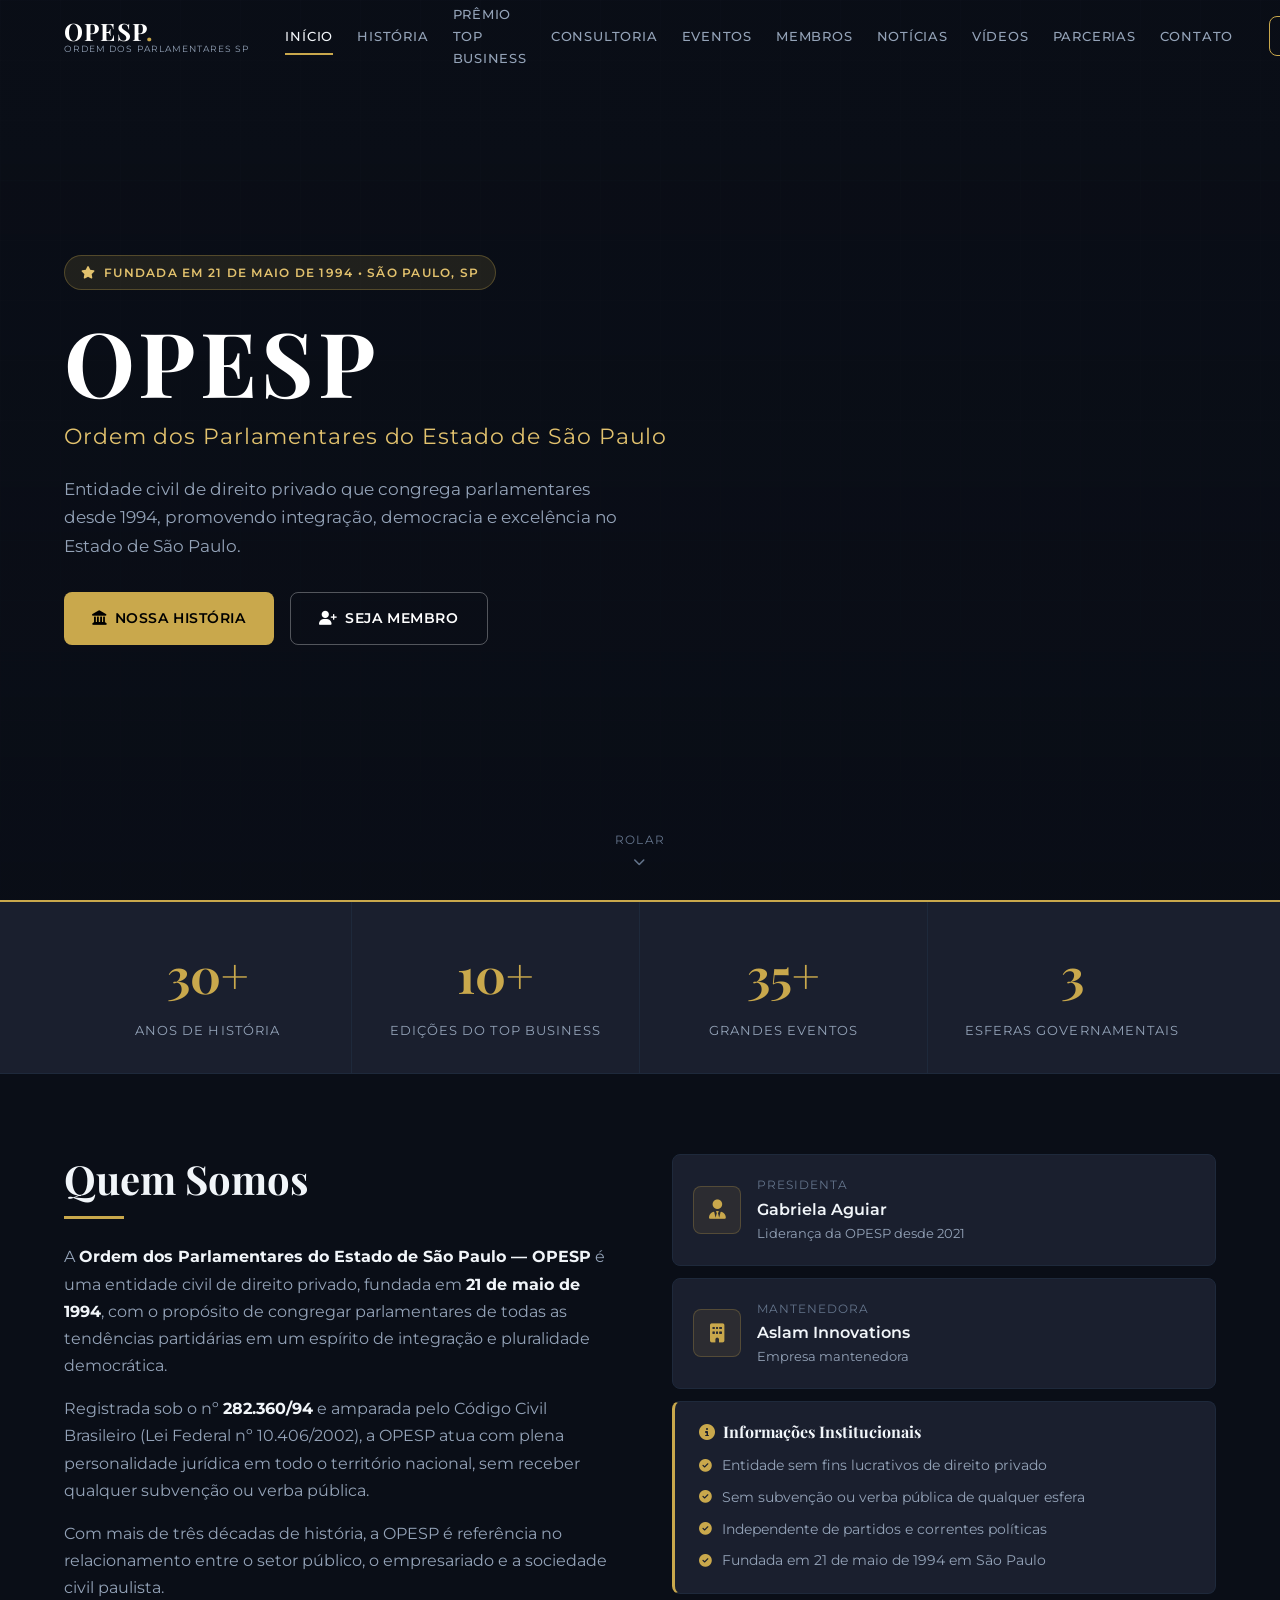
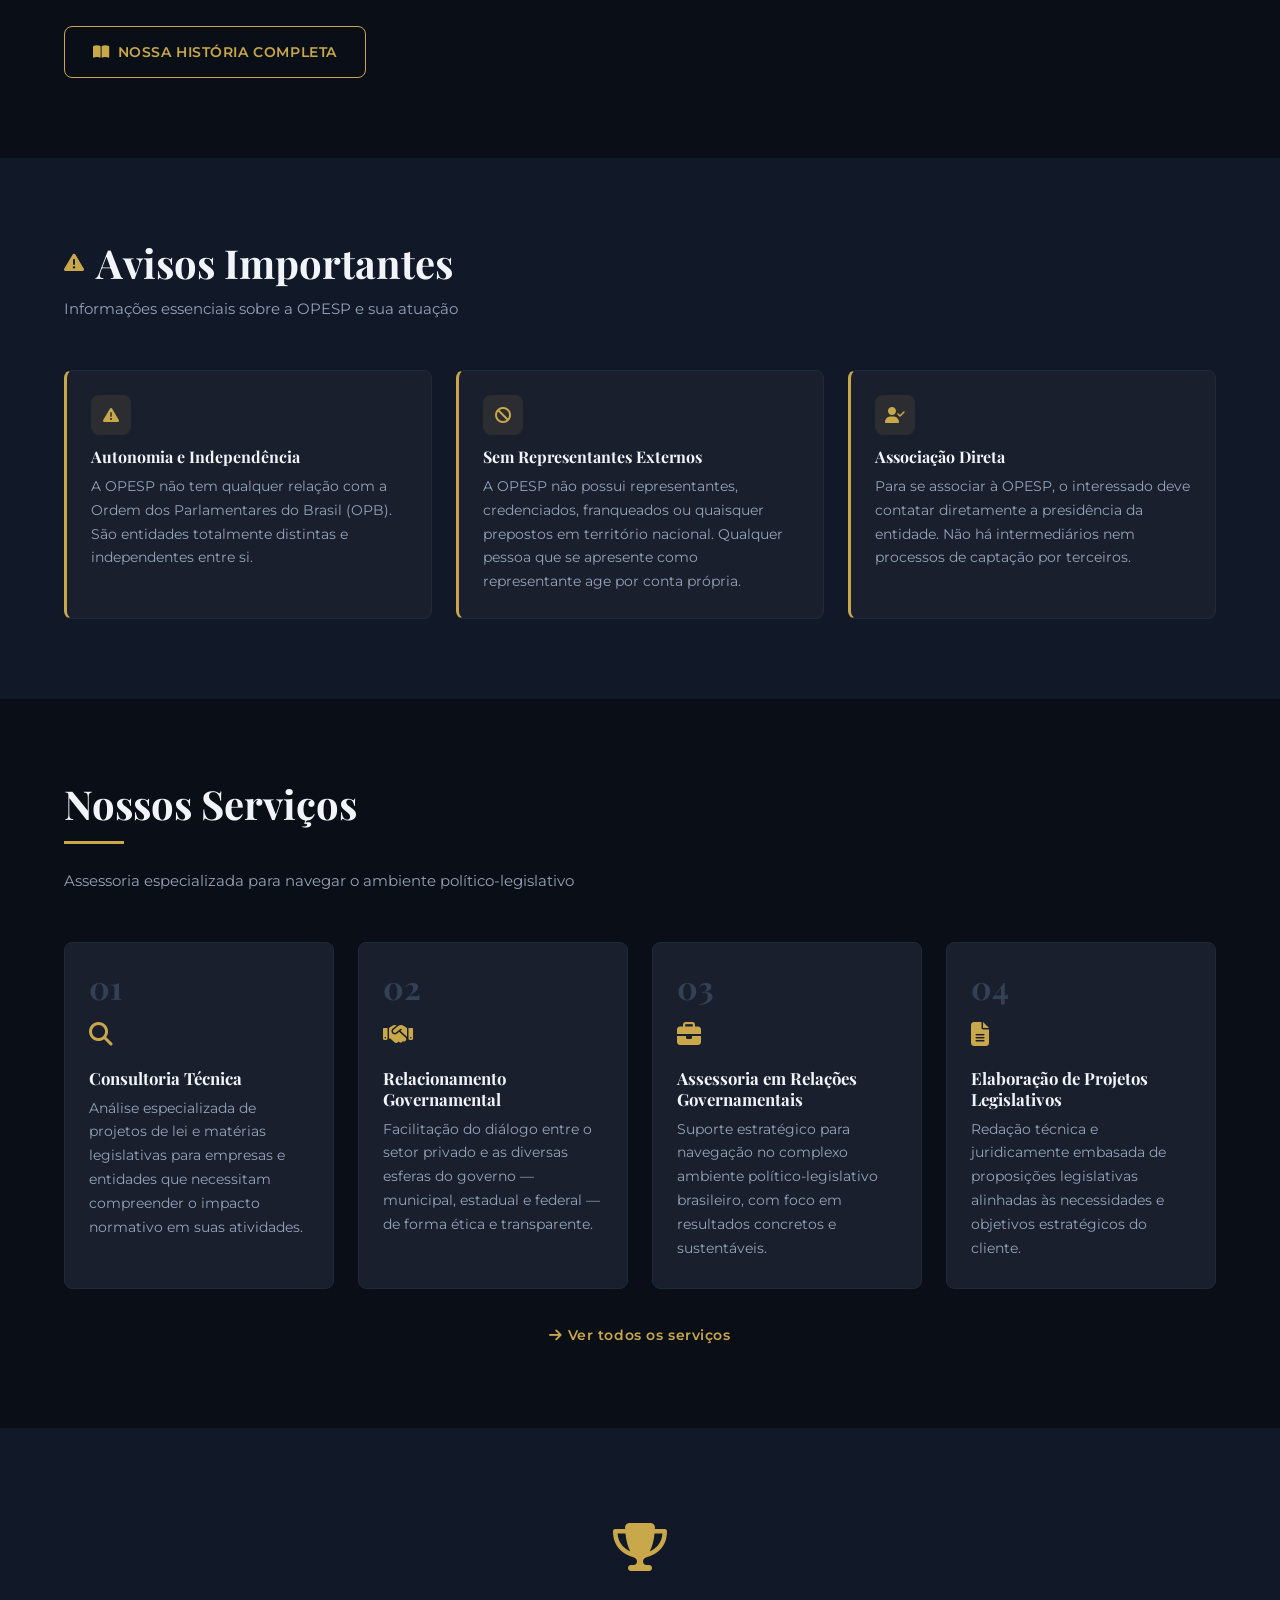
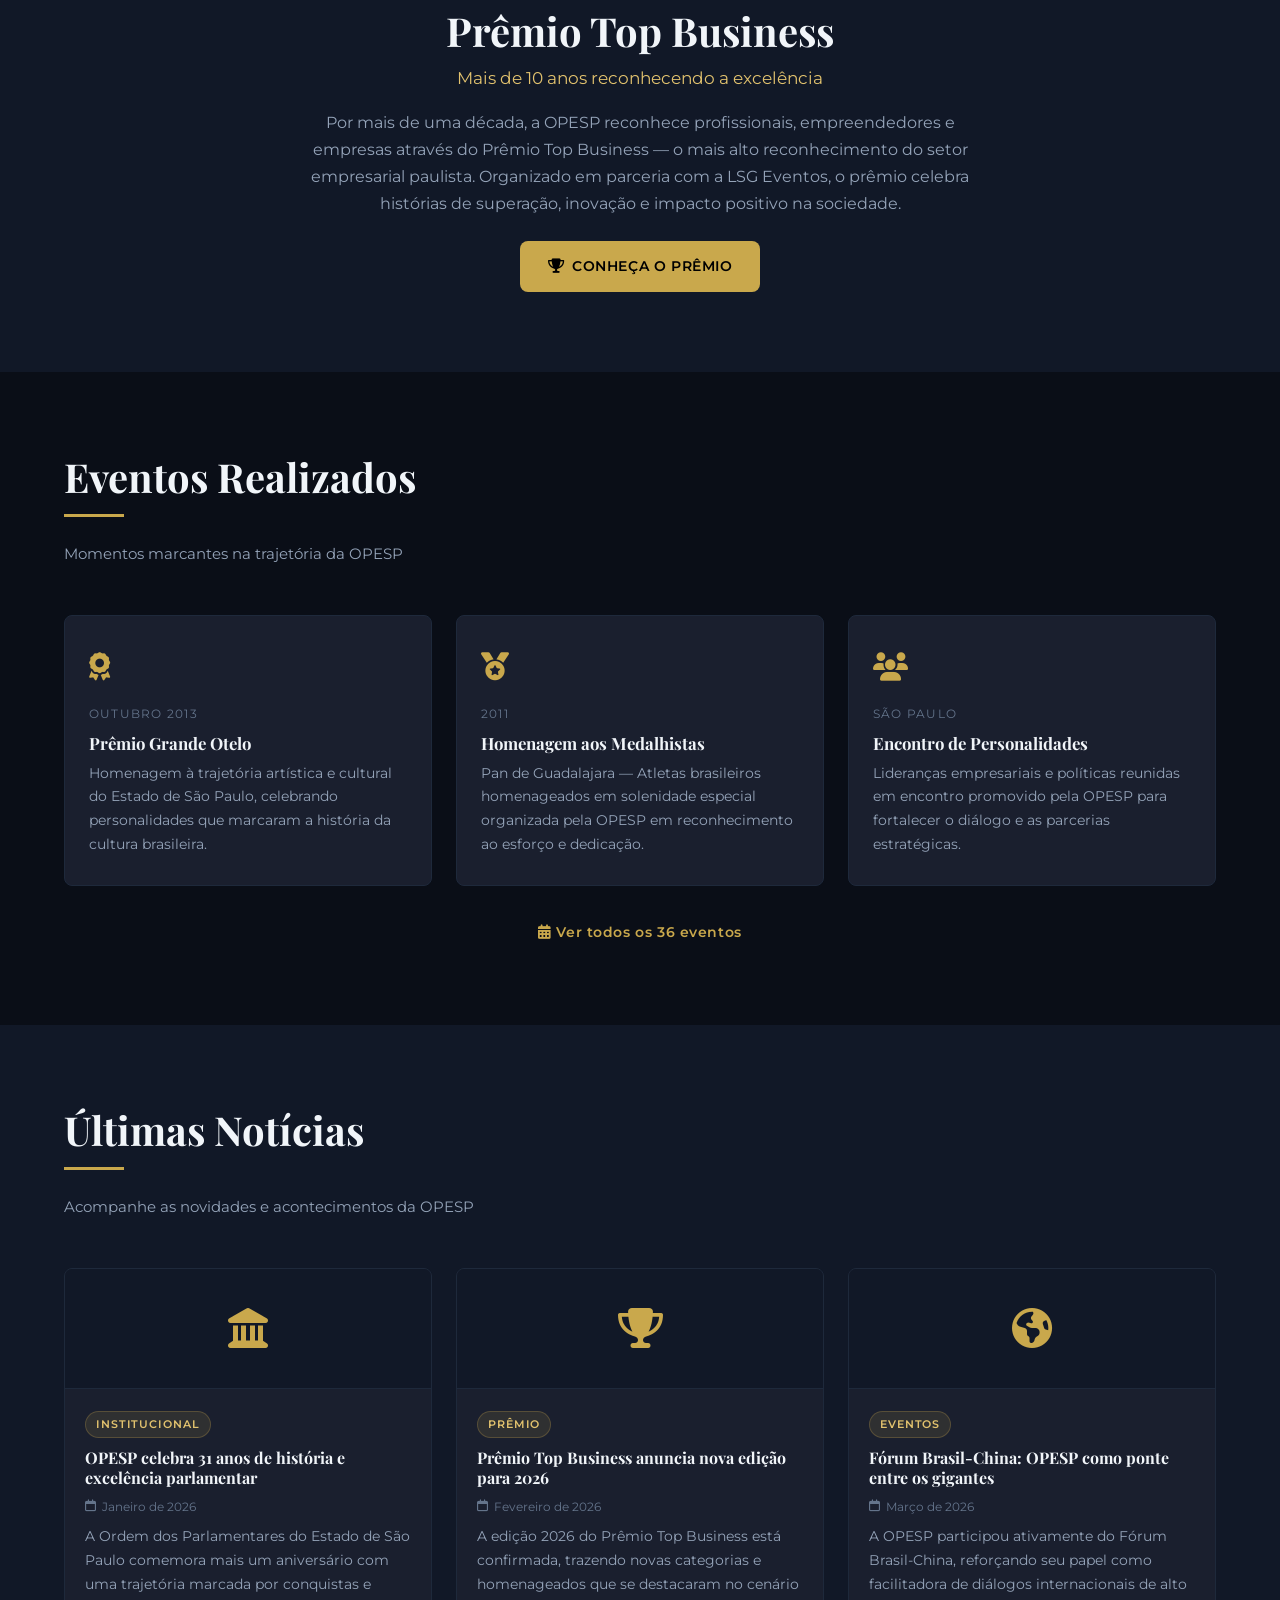
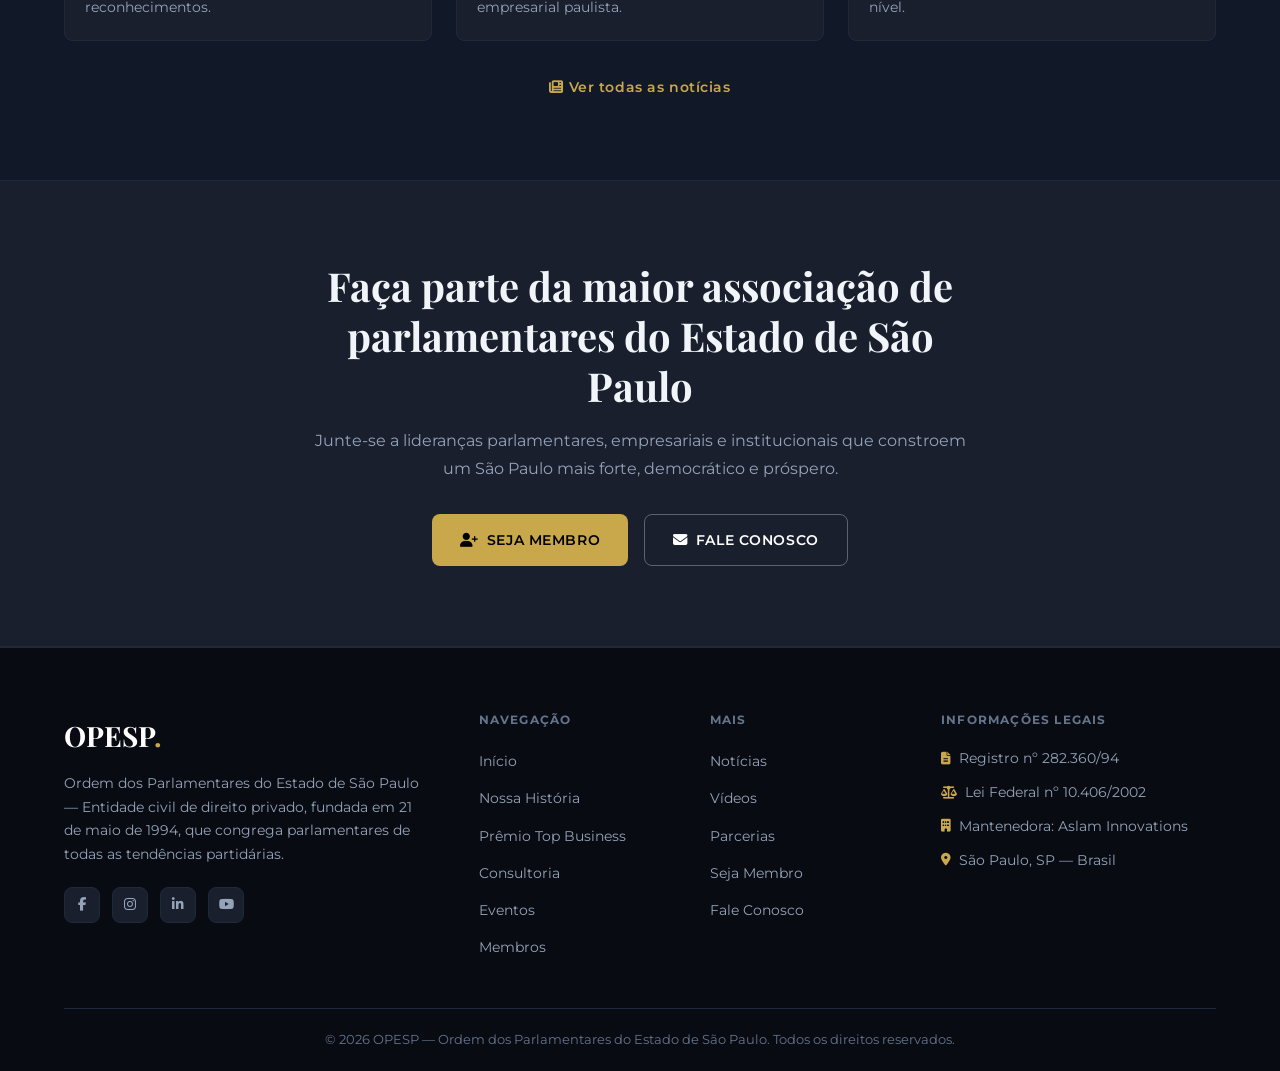
==== commit bae290a6: "Complete dark tech corporate redesign of OPESP website - New CSS with dark color palette (#0A0E17 to" ====
--- a/index.html
+++ b/index.html
@@ -3,7 +3,7 @@
 <head>
   <meta charset="UTF-8">
   <meta name="viewport" content="width=device-width, initial-scale=1.0">
-  <meta name="description" content="OPESP — Ordem dos Parlamentares do Estado de São Paulo. A maior e mais tradicional associação de parlamentares do Estado de São Paulo, fundada em 21 de maio de 1994.">
+  <meta name="description" content="OPESP — Ordem dos Parlamentares do Estado de São Paulo. Entidade civil de direito privado fundada em 21 de maio de 1994.">
   <title>OPESP — Ordem dos Parlamentares do Estado de São Paulo</title>
   <link rel="preconnect" href="https://fonts.googleapis.com">
   <link rel="preconnect" href="https://fonts.gstatic.com" crossorigin>
@@ -11,12 +11,9 @@
   <link rel="stylesheet" href="https://cdnjs.cloudflare.com/ajax/libs/font-awesome/6.5.0/css/all.min.css">
   <link rel="stylesheet" href="css/styles.css">
 </head>
-<body>
-
-<!-- Preloader -->
-<div class="preloader" id="preloader">
-  <div class="preloader__spinner"></div>
-</div>
+<body data-page="index">
+
+<div class="preloader" id="preloader"><div class="preloader__spinner"></div></div>
 
 <nav class="nav" id="nav">
   <div class="container">
@@ -38,9 +35,7 @@
         <li><a href="contato.html" class="nav__link" data-page="contato">Contato</a></li>
       </ul>
       <a href="seja-membro.html" class="nav__cta">Seja Membro</a>
-      <button class="nav__hamburger" aria-label="Menu" aria-expanded="false">
-        <span></span><span></span><span></span>
-      </button>
+      <button class="nav__hamburger" aria-label="Menu" aria-expanded="false"><span></span><span></span><span></span></button>
     </div>
   </div>
   <div class="nav__drawer">
@@ -62,19 +57,19 @@
 
 <main class="page-enter">
 
-  <!-- Hero -->
+  <!-- Hero — Ponte Estaiada -->
   <section class="hero--home">
-    <div class="hero__overlay"></div>
     <div class="container">
       <div class="hero__content">
         <div class="hero__badge">
           <i class="fas fa-star"></i>
           Fundada em 21 de Maio de 1994 &bull; São Paulo, SP
         </div>
-        <h1>Ordem dos <strong>Parlamentares</strong> do Estado de <strong>São Paulo</strong></h1>
-        <p class="hero__subtitle">A maior e mais tradicional associação de parlamentares do Estado de São Paulo, unindo legisladores de todas as tendências em prol do fortalecimento democrático e do desenvolvimento de São Paulo.</p>
+        <h1 class="hero__title">OPESP</h1>
+        <span class="hero__subtitle-text">Ordem dos Parlamentares do Estado de São Paulo</span>
+        <p class="hero__desc">Entidade civil de direito privado que congrega parlamentares desde 1994, promovendo integração, democracia e excelência no Estado de São Paulo.</p>
         <div class="hero__actions">
-          <a href="historia.html" class="btn btn--gold"><i class="fas fa-landmark"></i> Conheça Nossa História</a>
+          <a href="historia.html" class="btn btn--gold"><i class="fas fa-landmark"></i> Nossa História</a>
           <a href="seja-membro.html" class="btn btn--outline"><i class="fas fa-user-plus"></i> Seja Membro</a>
         </div>
       </div>
@@ -116,8 +111,8 @@
           <div class="gold-line"></div>
           <p>A <strong>Ordem dos Parlamentares do Estado de São Paulo — OPESP</strong> é uma entidade civil de direito privado, fundada em <strong>21 de maio de 1994</strong>, com o propósito de congregar parlamentares de todas as tendências partidárias em um espírito de integração e pluralidade democrática.</p>
           <p>Registrada sob o nº <strong>282.360/94</strong> e amparada pelo Código Civil Brasileiro (Lei Federal nº 10.406/2002), a OPESP atua com plena personalidade jurídica em todo o território nacional, sem receber qualquer subvenção ou verba pública.</p>
-          <p>Com mais de três décadas de história, a OPESP é referência no relacionamento entre o setor público, o empresariado e a sociedade civil paulista, promovendo o diálogo construtivo e o reconhecimento da excelência.</p>
-          <a href="historia.html" class="btn btn--navy" style="margin-top:8px;"><i class="fas fa-book-open"></i> Nossa História Completa</a>
+          <p>Com mais de três décadas de história, a OPESP é referência no relacionamento entre o setor público, o empresariado e a sociedade civil paulista.</p>
+          <a href="historia.html" class="btn btn--gold-outline" style="margin-top:8px;"><i class="fas fa-book-open"></i> Nossa História Completa</a>
         </div>
         <div class="about-cards">
           <div class="about-card">
@@ -125,7 +120,7 @@
             <div>
               <div class="about-card__title">Presidenta</div>
               <div class="about-card__name">Gabriela Aguiar</div>
-              <div class="about-card__sub">Liderança da OPESP</div>
+              <div class="about-card__sub">Liderança da OPESP desde 2021</div>
             </div>
           </div>
           <div class="about-card">
@@ -165,12 +160,12 @@
           <p>A OPESP não tem qualquer relação com a Ordem dos Parlamentares do Brasil (OPB). São entidades totalmente distintas e independentes entre si.</p>
         </div>
         <div class="notice-card">
-          <div class="notice-card__icon"><i class="fas fa-exclamation-triangle"></i></div>
+          <div class="notice-card__icon"><i class="fas fa-ban"></i></div>
           <h4>Sem Representantes Externos</h4>
-          <p>A OPESP não possui representantes, credenciados, franqueados ou quaisquer prepostos em território nacional. Qualquer pessoa que se apresente como representante da OPESP está agindo por conta própria.</p>
+          <p>A OPESP não possui representantes, credenciados, franqueados ou quaisquer prepostos em território nacional. Qualquer pessoa que se apresente como representante age por conta própria.</p>
         </div>
         <div class="notice-card">
-          <div class="notice-card__icon"><i class="fas fa-exclamation-triangle"></i></div>
+          <div class="notice-card__icon"><i class="fas fa-user-check"></i></div>
           <h4>Associação Direta</h4>
           <p>Para se associar à OPESP, o interessado deve contatar diretamente a presidência da entidade. Não há intermediários nem processos de captação por terceiros.</p>
         </div>
@@ -211,7 +206,7 @@
         </div>
       </div>
       <div class="services-cta">
-        <a href="consultoria.html"><i class="fas fa-arrow-right"></i> Ver todos os serviços →</a>
+        <a href="consultoria.html"><i class="fas fa-arrow-right"></i> Ver todos os serviços</a>
       </div>
     </div>
   </section>
@@ -224,12 +219,12 @@
         <h2>Prêmio Top Business</h2>
         <p class="subtitle">Mais de 10 anos reconhecendo a excelência</p>
         <p>Por mais de uma década, a OPESP reconhece profissionais, empreendedores e empresas através do Prêmio Top Business — o mais alto reconhecimento do setor empresarial paulista. Organizado em parceria com a LSG Eventos, o prêmio celebra histórias de superação, inovação e impacto positivo na sociedade.</p>
-        <a href="premio.html" class="btn btn--gold"><i class="fas fa-trophy"></i> Conheça o Prêmio →</a>
-      </div>
-    </div>
-  </section>
-
-  <!-- Próximos Eventos -->
+        <a href="premio.html" class="btn btn--gold"><i class="fas fa-trophy"></i> Conheça o Prêmio</a>
+      </div>
+    </div>
+  </section>
+
+  <!-- Eventos Realizados -->
   <section class="events-section fade-in">
     <div class="container">
       <h2 class="section-title">Eventos Realizados</h2>
@@ -246,7 +241,7 @@
           <div class="event-card__icon"><i class="fas fa-medal"></i></div>
           <div class="event-card__date">2011</div>
           <h3>Homenagem aos Medalhistas</h3>
-          <p>Pan de Guadalajara, México — Atletas brasileiros homenageados em solenidade especial organizada pela OPESP em reconhecimento ao esforço e dedicação.</p>
+          <p>Pan de Guadalajara — Atletas brasileiros homenageados em solenidade especial organizada pela OPESP em reconhecimento ao esforço e dedicação.</p>
         </div>
         <div class="event-card">
           <div class="event-card__icon"><i class="fas fa-users"></i></div>
@@ -256,7 +251,7 @@
         </div>
       </div>
       <div class="events-cta">
-        <a href="eventos.html"><i class="fas fa-calendar-alt"></i> Ver todos os eventos →</a>
+        <a href="eventos.html"><i class="fas fa-calendar-alt"></i> Ver todos os 36 eventos</a>
       </div>
     </div>
   </section>
@@ -274,7 +269,7 @@
             <span class="news-card__badge">Institucional</span>
             <h3>OPESP celebra 31 anos de história e excelência parlamentar</h3>
             <div class="news-card__date"><i class="far fa-calendar"></i> Janeiro de 2026</div>
-            <p>A Ordem dos Parlamentares do Estado de São Paulo comemora mais um aniversário com uma trajetória marcada por conquistas e reconhecimentos que reforçam seu papel histórico.</p>
+            <p>A Ordem dos Parlamentares do Estado de São Paulo comemora mais um aniversário com uma trajetória marcada por conquistas e reconhecimentos.</p>
           </div>
         </div>
         <div class="news-card">
@@ -283,7 +278,7 @@
             <span class="news-card__badge">Prêmio</span>
             <h3>Prêmio Top Business anuncia nova edição para 2026</h3>
             <div class="news-card__date"><i class="far fa-calendar"></i> Fevereiro de 2026</div>
-            <p>A edição 2026 do Prêmio Top Business está confirmada, trazendo novas categorias e homenageados que se destacaram pelo impacto positivo no cenário empresarial paulista.</p>
+            <p>A edição 2026 do Prêmio Top Business está confirmada, trazendo novas categorias e homenageados que se destacaram no cenário empresarial paulista.</p>
           </div>
         </div>
         <div class="news-card">
@@ -292,12 +287,12 @@
             <span class="news-card__badge">Eventos</span>
             <h3>Fórum Brasil-China: OPESP como ponte entre os gigantes</h3>
             <div class="news-card__date"><i class="far fa-calendar"></i> Março de 2026</div>
-            <p>A OPESP participou ativamente do Fórum Brasil-China, reforçando seu papel como facilitadora de diálogos internacionais de alto nível e parcerias estratégicas.</p>
+            <p>A OPESP participou ativamente do Fórum Brasil-China, reforçando seu papel como facilitadora de diálogos internacionais de alto nível.</p>
           </div>
         </div>
       </div>
       <div class="news-cta">
-        <a href="noticias.html"><i class="fas fa-newspaper"></i> Ver todas as notícias →</a>
+        <a href="noticias.html"><i class="fas fa-newspaper"></i> Ver todas as notícias</a>
       </div>
     </div>
   </section>
@@ -307,7 +302,7 @@
     <div class="container">
       <div class="cta-banner__inner">
         <h2>Faça parte da maior associação de parlamentares do Estado de São Paulo</h2>
-        <p>Junte-se a lideranças parlamentares, empresariais e institucionais que constroem um São Paulo mais forte, democrático e próspero para todos.</p>
+        <p>Junte-se a lideranças parlamentares, empresariais e institucionais que constroem um São Paulo mais forte, democrático e próspero.</p>
         <div class="cta-banner__actions">
           <a href="seja-membro.html" class="btn btn--gold"><i class="fas fa-user-plus"></i> Seja Membro</a>
           <a href="contato.html" class="btn btn--outline"><i class="fas fa-envelope"></i> Fale Conosco</a>
@@ -363,12 +358,10 @@
       </div>
     </div>
     <div class="footer__bottom">
-      <p>© 2026 OPESP — Ordem dos Parlamentares do Estado de São Paulo. Todos os direitos reservados.</p>
+      <p>&copy; 2026 OPESP — Ordem dos Parlamentares do Estado de São Paulo. Todos os direitos reservados.</p>
     </div>
   </div>
-  <button class="back-to-top" aria-label="Voltar ao topo" id="backToTop">
-    <i class="fas fa-chevron-up"></i>
-  </button>
+  <button class="back-to-top" aria-label="Voltar ao topo" id="backToTop"><i class="fas fa-chevron-up"></i></button>
 </footer>
 
 <script src="js/main.js"></script>
--- a/css/styles.css
+++ b/css/styles.css
@@ -1,41 +1,49 @@
 /* ============================================================
    OPESP — Ordem dos Parlamentares do Estado de São Paulo
-   Complete Stylesheet
+   Dark Tech Corporate Stylesheet
    ============================================================ */
 
 /* 1. CSS Reset + Custom Properties */
 *, *::before, *::after { box-sizing: border-box; margin: 0; padding: 0; }
 
 :root {
-  --gold:        #C9A84C;
-  --gold-light:  #E2C26E;
-  --gold-dark:   #A07C30;
-  --navy:        #0D1B35;
-  --navy-mid:    #1A2E55;
-  --navy-light:  #243A6A;
-  --white:       #FFFFFF;
-  --off-white:   #F8F6F0;
-  --gray-100:    #F2F0EA;
-  --gray-200:    #E0DBCE;
-  --gray-400:    #9A9287;
-  --gray-600:    #5C5550;
-  --gray-800:    #2E2A26;
-  --font-heading:'Playfair Display', serif;
-  --font-body:   'Montserrat', sans-serif;
-  --container:   1200px;
-  --radius:      8px;
-  --radius-lg:   16px;
-  --shadow:      0 4px 20px rgba(0,0,0,.12);
-  --shadow-lg:   0 8px 40px rgba(0,0,0,.18);
-  --transition:  .3s ease;
+  /* PRIMÁRIAS — Dark corporate */
+  --bg-primary:    #0A0E17;
+  --bg-secondary:  #111827;
+  --bg-card:       #1A1F2E;
+  --bg-card-hover: #232838;
+
+  /* ACENTOS */
+  --gold:       #C9A84C;
+  --gold-light: #E2C26E;
+  --gold-dark:  #A07C30;
+
+  /* TEXTO */
+  --text-primary:   #F1F5F9;
+  --text-secondary: #94A3B8;
+  --text-muted:     #64748B;
+
+  /* BORDERS */
+  --border:       #1E293B;
+  --border-light: #334155;
+
+  /* TIPOGRAFIA */
+  --font-heading: 'Playfair Display', serif;
+  --font-body:    'Montserrat', sans-serif;
+
+  /* MISC */
+  --container:  1200px;
+  --radius:     8px;
+  --radius-lg:  16px;
+  --transition: .3s ease;
 }
 
 html { scroll-behavior: smooth; font-size: 16px; }
 
 body {
   font-family: var(--font-body);
-  color: var(--gray-800);
-  background: var(--white);
+  color: var(--text-primary);
+  background: var(--bg-primary);
   line-height: 1.7;
   overflow-x: hidden;
 }
@@ -47,11 +55,11 @@
 ul { list-style: none; }
 button { cursor: pointer; border: none; background: none; font-family: var(--font-body); }
 
-/* 2. Global Typography */
+/* 2. Typography */
 h1,h2,h3,h4,h5,h6 {
   font-family: var(--font-heading);
   line-height: 1.25;
-  color: var(--navy);
+  color: var(--text-primary);
 }
 h1 { font-size: clamp(2rem, 5vw, 3.5rem); }
 h2 { font-size: clamp(1.6rem, 3.5vw, 2.5rem); }
@@ -74,11 +82,11 @@
 
 .section-title {
   font-family: var(--font-heading);
-  color: var(--navy);
+  color: var(--text-primary);
   margin-bottom: .5rem;
 }
 .section-subtitle {
-  color: var(--gray-400);
+  color: var(--text-secondary);
   margin-bottom: 3rem;
   font-size: .95rem;
 }
@@ -94,17 +102,18 @@
 .preloader {
   position: fixed;
   inset: 0;
-  background: var(--navy);
+  background: var(--bg-primary);
   display: flex;
   align-items: center;
   justify-content: center;
   z-index: 9999;
-  transition: opacity .5s ease;
-}
+  transition: opacity .5s ease, visibility .5s ease;
+}
+.preloader.hidden { opacity: 0; visibility: hidden; }
 .preloader__spinner {
-  width: 50px;
-  height: 50px;
-  border: 4px solid rgba(201,168,76,.3);
+  width: 44px;
+  height: 44px;
+  border: 3px solid var(--border-light);
   border-top-color: var(--gold);
   border-radius: 50%;
   animation: spin .8s linear infinite;
@@ -114,23 +123,27 @@
 /* 4. Navigation */
 .nav {
   position: fixed;
-  top: 0; left: 0; right: 0;
+  top: 0;
+  left: 0;
+  right: 0;
   z-index: 1000;
-  padding: 16px 0;
-  transition: background var(--transition), box-shadow var(--transition), padding var(--transition);
+  transition: background var(--transition), box-shadow var(--transition);
+  padding: 0;
 }
 .nav.scrolled {
-  background: rgba(13,27,53,.95);
+  background: rgba(10,14,23,0.95);
   backdrop-filter: blur(12px);
   -webkit-backdrop-filter: blur(12px);
-  box-shadow: 0 2px 20px rgba(0,0,0,.3);
-  padding: 10px 0;
-}
+  box-shadow: 0 1px 0 var(--border);
+}
+.nav .container { padding-top: 0; padding-bottom: 0; }
 .nav__inner {
   display: flex;
   align-items: center;
-  gap: 24px;
-}
+  gap: 1.5rem;
+  height: 72px;
+}
+
 .nav__logo {
   display: flex;
   flex-direction: column;
@@ -139,1441 +152,1243 @@
 }
 .nav__logo-main {
   font-family: var(--font-heading);
-  font-size: 1.6rem;
+  font-size: 1.5rem;
   font-weight: 700;
-  color: var(--white);
+  color: #fff;
   letter-spacing: .05em;
 }
 .nav__logo-dot { color: var(--gold); }
 .nav__logo-sub {
   font-size: .55rem;
-  color: var(--gold-light);
+  color: var(--text-secondary);
   letter-spacing: .12em;
   text-transform: uppercase;
   margin-top: 2px;
 }
+
 .nav__menu {
   display: flex;
   align-items: center;
+  gap: 0;
+  margin-left: auto;
+}
+.nav__link {
+  display: block;
+  padding: 8px 12px;
+  font-size: .82rem;
+  font-weight: 500;
+  color: var(--text-secondary);
+  text-transform: uppercase;
+  letter-spacing: .06em;
+  transition: color var(--transition);
+  position: relative;
+}
+.nav__link::after {
+  content: '';
+  position: absolute;
+  bottom: 0;
+  left: 12px;
+  right: 12px;
+  height: 2px;
+  background: var(--gold);
+  transform: scaleX(0);
+  transition: transform var(--transition);
+}
+.nav__link:hover,
+.nav__link.active { color: var(--text-primary); }
+.nav__link:hover::after,
+.nav__link.active::after { transform: scaleX(1); }
+
+.nav__cta {
+  flex-shrink: 0;
+  padding: 8px 18px;
+  border: 1px solid var(--gold);
+  color: var(--gold);
+  font-size: .82rem;
+  font-weight: 600;
+  letter-spacing: .06em;
+  text-transform: uppercase;
+  border-radius: var(--radius);
+  transition: background var(--transition), color var(--transition);
+}
+.nav__cta:hover { background: var(--gold); color: #000; }
+
+.nav__hamburger {
+  display: none;
+  flex-direction: column;
+  gap: 5px;
+  padding: 4px;
+  margin-left: auto;
+}
+.nav__hamburger span {
+  display: block;
+  width: 24px;
+  height: 2px;
+  background: var(--text-primary);
+  border-radius: 2px;
+  transition: var(--transition);
+}
+.nav__hamburger.open span:nth-child(1) { transform: rotate(45deg) translate(5px,5px); }
+.nav__hamburger.open span:nth-child(2) { opacity: 0; }
+.nav__hamburger.open span:nth-child(3) { transform: rotate(-45deg) translate(5px,-5px); }
+
+/* Mobile drawer */
+.nav__drawer {
+  position: fixed;
+  top: 0;
+  right: 0;
+  width: min(320px, 90vw);
+  height: 100vh;
+  background: var(--bg-secondary);
+  border-left: 1px solid var(--border);
+  z-index: 1100;
+  padding: 80px 24px 24px;
+  display: flex;
+  flex-direction: column;
   gap: 4px;
-  flex: 1;
-  justify-content: center;
-  flex-wrap: wrap;
-}
-.nav__link {
-  font-size: .78rem;
+  transform: translateX(100%);
+  transition: transform .35s ease;
+  overflow-y: auto;
+}
+.nav__drawer.open { transform: translateX(0); }
+.nav__drawer-close {
+  position: absolute;
+  top: 20px;
+  right: 20px;
+  color: var(--text-secondary);
+  font-size: 1.1rem;
+  padding: 8px;
+}
+.nav__drawer-close:hover { color: var(--text-primary); }
+.nav__drawer-link {
+  display: block;
+  padding: 12px 0;
+  color: var(--text-secondary);
+  font-size: .9rem;
+  font-weight: 500;
+  border-bottom: 1px solid var(--border);
+  transition: color var(--transition), padding-left var(--transition);
+}
+.nav__drawer-link:hover { color: var(--gold); padding-left: 8px; }
+
+.nav__overlay {
+  position: fixed;
+  inset: 0;
+  background: rgba(0,0,0,.6);
+  z-index: 1050;
+  opacity: 0;
+  visibility: hidden;
+  transition: var(--transition);
+}
+.nav__overlay.open { opacity: 1; visibility: visible; }
+
+/* 5. Buttons */
+.btn {
+  display: inline-flex;
+  align-items: center;
+  gap: 8px;
+  padding: 13px 28px;
+  border-radius: var(--radius);
+  font-size: .9rem;
   font-weight: 600;
   letter-spacing: .04em;
   text-transform: uppercase;
-  color: rgba(255,255,255,.85);
-  padding: 6px 8px;
-  border-radius: 4px;
-  transition: color var(--transition), background var(--transition);
-  white-space: nowrap;
-}
-.nav__link:hover, .nav__link.active {
-  color: var(--gold-light);
-  background: rgba(201,168,76,.12);
-}
-.nav__cta {
-  flex-shrink: 0;
-  font-size: .8rem;
-  font-weight: 700;
-  letter-spacing: .06em;
-  text-transform: uppercase;
-  color: var(--navy);
+  transition: var(--transition);
+  cursor: pointer;
+  border: none;
+}
+.btn--gold {
   background: var(--gold);
-  padding: 9px 18px;
-  border-radius: var(--radius);
-  transition: background var(--transition), transform var(--transition);
-  white-space: nowrap;
-}
-.nav__cta:hover { background: var(--gold-light); transform: translateY(-1px); }
-.nav__hamburger {
-  display: none;
-  flex-direction: column;
-  justify-content: center;
-  align-items: center;
-  gap: 5px;
-  width: 38px;
-  height: 38px;
-  flex-shrink: 0;
-  margin-left: auto;
-}
-.nav__hamburger span {
-  display: block;
-  width: 22px;
-  height: 2px;
-  background: var(--white);
-  transition: transform var(--transition), opacity var(--transition);
-  border-radius: 2px;
-}
-
-/* Drawer */
-.nav__drawer {
-  position: fixed;
-  top: 0; right: -300px;
-  width: 280px;
-  height: 100vh;
-  background: var(--navy);
-  z-index: 1100;
-  padding: 70px 32px 32px;
-  display: flex;
-  flex-direction: column;
-  gap: 4px;
-  transition: right .35s cubic-bezier(.4,0,.2,1);
-  overflow-y: auto;
-}
-.nav__drawer.open { right: 0; }
-.nav__drawer-close {
-  position: absolute;
-  top: 16px; right: 16px;
-  color: var(--white);
-  font-size: 1.2rem;
-  padding: 8px;
-  opacity: .7;
-}
-.nav__drawer-close:hover { opacity: 1; }
-.nav__drawer-link {
-  color: rgba(255,255,255,.85);
-  font-size: .9rem;
-  font-weight: 600;
-  padding: 11px 0;
-  border-bottom: 1px solid rgba(255,255,255,.08);
-  transition: color var(--transition), padding-left var(--transition);
-}
-.nav__drawer-link:hover { color: var(--gold-light); padding-left: 8px; }
-.nav__overlay {
+  color: #000;
+}
+.btn--gold:hover { background: var(--gold-light); }
+.btn--outline {
+  border: 1px solid rgba(255,255,255,.3);
+  color: #fff;
+  background: transparent;
+}
+.btn--outline:hover {
+  border-color: #fff;
+  background: rgba(255,255,255,.08);
+}
+.btn--gold-outline {
+  border: 1px solid var(--gold);
+  color: var(--gold);
+  background: transparent;
+}
+.btn--gold-outline:hover { background: var(--gold); color: #000; }
+
+/* 6. Fade-in animation */
+.fade-in { opacity: 0; transform: translateY(24px); transition: opacity .6s ease, transform .6s ease; }
+.fade-in.visible { opacity: 1; transform: none; }
+.page-enter { animation: fadeInPage .4s ease; }
+@keyframes fadeInPage { from { opacity: 0; } to { opacity: 1; } }
+
+/* 7. Grid background pattern */
+body::before {
+  content: '';
   position: fixed;
   inset: 0;
-  background: rgba(0,0,0,.55);
-  z-index: 1050;
-  display: none;
-  opacity: 0;
-  transition: opacity .35s ease;
-}
-.nav__overlay.visible { display: block; opacity: 1; }
-
-/* 5. Footer */
-.footer {
-  background: var(--navy);
-  color: rgba(255,255,255,.75);
-  padding-top: 64px;
+  background-image:
+    linear-gradient(rgba(255,255,255,.025) 1px, transparent 1px),
+    linear-gradient(90deg, rgba(255,255,255,.025) 1px, transparent 1px);
+  background-size: 60px 60px;
+  pointer-events: none;
+  z-index: 0;
+}
+main, nav, footer { position: relative; z-index: 1; }
+
+/* ============================================================
+   HOME — Hero (Ponte Estaiada)
+   ============================================================ */
+.hero--home {
   position: relative;
-}
-.footer__grid {
-  display: grid;
-  grid-template-columns: 2fr 1fr 1fr 1.5fr;
-  gap: 40px;
-  padding-bottom: 48px;
-  border-bottom: 1px solid rgba(255,255,255,.1);
-}
-.footer__logo {
-  font-family: var(--font-heading);
-  font-size: 2rem;
-  font-weight: 700;
-  color: var(--white);
-  margin-bottom: 16px;
-}
-.footer__logo span { color: var(--gold); }
-.footer__desc { font-size: .85rem; line-height: 1.7; margin-bottom: 24px; }
-.footer__social {
-  display: flex;
-  gap: 12px;
-}
-.footer__social a {
-  width: 36px; height: 36px;
-  border-radius: 50%;
-  background: rgba(255,255,255,.1);
-  display: flex;
-  align-items: center;
-  justify-content: center;
-  color: var(--white);
-  font-size: .85rem;
-  transition: background var(--transition), transform var(--transition);
-}
-.footer__social a:hover { background: var(--gold); transform: translateY(-2px); }
-.footer__col-title {
-  font-family: var(--font-heading);
-  font-size: 1rem;
-  color: var(--white);
-  margin-bottom: 20px;
-  font-weight: 600;
-}
-.footer__col ul { display: flex; flex-direction: column; gap: 10px; }
-.footer__col ul a {
-  font-size: .85rem;
-  color: rgba(255,255,255,.65);
-  transition: color var(--transition), padding-left var(--transition);
-}
-.footer__col ul a:hover { color: var(--gold-light); padding-left: 4px; }
-.footer__legal { display: flex; flex-direction: column; gap: 10px; }
-.footer__legal li {
-  font-size: .82rem;
-  color: rgba(255,255,255,.65);
-  display: flex;
-  align-items: center;
-  gap: 8px;
-}
-.footer__legal i { color: var(--gold); font-size: .8rem; }
-.footer__bottom {
-  padding: 20px 0;
-  text-align: center;
-  font-size: .8rem;
-  color: rgba(255,255,255,.45);
-}
-
-/* 6. Back-to-top */
-.back-to-top {
-  position: fixed;
-  bottom: 32px; right: 32px;
-  width: 44px; height: 44px;
-  border-radius: 50%;
-  background: var(--gold);
-  color: var(--navy);
-  font-size: .9rem;
-  display: flex;
-  align-items: center;
-  justify-content: center;
-  box-shadow: var(--shadow);
-  opacity: 0;
-  pointer-events: none;
-  transition: opacity var(--transition), transform var(--transition);
-  z-index: 900;
-}
-.back-to-top.visible { opacity: 1; pointer-events: auto; }
-.back-to-top:hover { transform: translateY(-3px); background: var(--gold-light); }
-
-/* 8. Scroll animations */
-.fade-in {
-  opacity: 0;
-  transform: translateY(30px);
-  transition: opacity .7s ease, transform .7s ease;
-}
-.fade-in.visible {
-  opacity: 1;
-  transform: translateY(0);
-}
-
-/* 9. Buttons */
-.btn {
-  display: inline-flex;
-  align-items: center;
-  gap: 8px;
-  padding: 14px 28px;
-  border-radius: var(--radius);
-  font-family: var(--font-body);
-  font-size: .88rem;
-  font-weight: 700;
-  letter-spacing: .05em;
-  text-transform: uppercase;
-  cursor: pointer;
-  transition: all var(--transition);
-  border: 2px solid transparent;
-}
-.btn--gold {
-  background: var(--gold);
-  color: var(--navy);
-  border-color: var(--gold);
-}
-.btn--gold:hover { background: var(--gold-light); border-color: var(--gold-light); transform: translateY(-2px); box-shadow: 0 6px 20px rgba(201,168,76,.35); }
-.btn--outline {
-  background: transparent;
-  color: var(--white);
-  border-color: rgba(255,255,255,.6);
-}
-.btn--outline:hover { border-color: var(--gold-light); color: var(--gold-light); transform: translateY(-2px); }
-.btn--white {
-  background: var(--white);
-  color: var(--navy);
-  border-color: var(--white);
-}
-.btn--white:hover { background: var(--off-white); transform: translateY(-2px); }
-.btn--navy {
-  background: var(--navy);
-  color: var(--white);
-  border-color: var(--navy);
-}
-.btn--navy:hover { background: var(--navy-mid); transform: translateY(-2px); }
-
-/* 10. Page Hero Banner */
-.page-hero {
-  height: 320px;
-  background: linear-gradient(135deg, var(--navy) 0%, var(--navy-mid) 60%, var(--navy-light) 100%);
-  display: flex;
-  align-items: center;
-  position: relative;
+  min-height: 100vh;
+  display: flex;
+  align-items: center;
   overflow: hidden;
-  border-bottom: 4px solid var(--gold);
-  margin-top: 0;
-}
-.page-hero::before {
+}
+.hero--home::before {
   content: '';
   position: absolute;
   inset: 0;
-  background: url("data:image/svg+xml,%3Csvg width='60' height='60' viewBox='0 0 60 60' xmlns='http://www.w3.org/2000/svg'%3E%3Cg fill='none' fill-rule='evenodd'%3E%3Cg fill='%23C9A84C' fill-opacity='0.04'%3E%3Cpath d='M36 34v-4h-2v4h-4v2h4v4h2v-4h4v-2h-4zm0-30V0h-2v4h-4v2h4v4h2V6h4V4h-4zM6 34v-4H4v4H0v2h4v4h2v-4h4v-2H6zM6 4V0H4v4H0v2h4v4h2V6h4V4H6z'/%3E%3C/g%3E%3C/g%3E%3C/svg%3E");
-}
-.page-hero__content {
-  position: relative;
-  z-index: 1;
-  padding-top: 70px;
-}
-.page-hero__title {
-  font-family: var(--font-heading);
-  color: var(--white);
-  font-size: clamp(1.8rem, 4vw, 2.8rem);
-  margin-bottom: 12px;
-}
-.page-hero__title span { color: var(--gold); }
-.breadcrumb {
-  display: flex;
-  align-items: center;
-  gap: 8px;
-  font-size: .82rem;
-  color: rgba(255,255,255,.55);
-}
-.breadcrumb a { color: rgba(255,255,255,.7); transition: color var(--transition); }
-.breadcrumb a:hover { color: var(--gold-light); }
-.breadcrumb i { font-size: .6rem; }
-
-/* ============================================================
-   HOME PAGE STYLES
-   ============================================================ */
-
-/* Hero Home */
-.hero--home {
-  position: relative;
-  min-height: 100vh;
-  display: flex;
-  flex-direction: column;
-  justify-content: center;
-  overflow: hidden;
   background-image: url('https://images.unsplash.com/photo-1543059080-f9b1272213d1?w=1920&q=80');
   background-size: cover;
   background-position: center;
   background-attachment: fixed;
-}
-.hero__overlay {
+  z-index: 0;
+}
+.hero--home::after {
+  content: '';
   position: absolute;
   inset: 0;
-  background: rgba(13,27,53,0.72);
-  pointer-events: none;
-}
-
+  background: linear-gradient(180deg, rgba(10,14,23,.75) 0%, rgba(10,14,23,.85) 50%, rgba(10,14,23,.97) 100%);
+  z-index: 1;
+}
 .hero__content {
   position: relative;
   z-index: 2;
-  padding: 120px 0 120px;
-  max-width: 800px;
+  max-width: 820px;
 }
 .hero__badge {
   display: inline-flex;
   align-items: center;
   gap: 8px;
-  border: 1px solid rgba(201,168,76,.5);
+  padding: 6px 16px;
+  background: rgba(201,168,76,.12);
+  border: 1px solid rgba(201,168,76,.3);
+  border-radius: 40px;
   color: var(--gold-light);
-  font-size: .75rem;
+  font-size: .78rem;
   font-weight: 600;
-  letter-spacing: .12em;
+  letter-spacing: .1em;
   text-transform: uppercase;
-  padding: 6px 16px;
-  border-radius: 20px;
-  margin-bottom: 24px;
-}
-.hero__badge i { font-size: .65rem; }
-.hero h1 {
-  color: var(--white);
-  margin-bottom: 24px;
-  line-height: 1.15;
-}
-.hero h1 strong { color: var(--gold-light); font-style: normal; }
-.hero__subtitle {
+  margin-bottom: 1.5rem;
+}
+.hero__title {
+  font-size: clamp(3rem, 7vw, 6rem);
+  font-weight: 700;
+  color: #ffffff;
+  letter-spacing: .05em;
+  margin-bottom: .5rem;
+  font-family: var(--font-heading);
+  line-height: 1.05;
+}
+.hero__subtitle-text {
+  display: block;
+  font-size: clamp(1rem, 2.5vw, 1.4rem);
+  font-family: var(--font-body);
+  font-weight: 400;
+  color: var(--gold-light);
+  letter-spacing: .04em;
+  margin-bottom: 1.25rem;
+}
+.hero__desc {
   font-size: 1.05rem;
-  color: rgba(255,255,255,.75);
-  margin-bottom: 40px;
-  max-width: 600px;
-  line-height: 1.75;
-}
-.hero__actions { display: flex; gap: 16px; flex-wrap: wrap; }
+  color: var(--text-secondary);
+  max-width: 580px;
+  margin-bottom: 2rem;
+}
+.hero__actions {
+  display: flex;
+  flex-wrap: wrap;
+  gap: 1rem;
+}
 .hero__scroll-indicator {
   position: absolute;
-  bottom: 200px;
+  bottom: 32px;
   left: 50%;
   transform: translateX(-50%);
+  z-index: 2;
   display: flex;
   flex-direction: column;
   align-items: center;
-  gap: 8px;
-  color: rgba(255,255,255,.5);
-  font-size: .7rem;
-  letter-spacing: .12em;
+  gap: 6px;
+  color: var(--text-muted);
+  font-size: .75rem;
+  letter-spacing: .1em;
   text-transform: uppercase;
-  z-index: 2;
-}
-.hero__scroll-indicator i {
-  animation: bounce .8s ease-in-out infinite alternate;
-  font-size: 1rem;
+  animation: bounce 2s ease infinite;
 }
 @keyframes bounce {
-  from { transform: translateY(0); }
-  to   { transform: translateY(8px); }
-}
-
-/* Stats Bar */
+  0%,100% { transform: translateX(-50%) translateY(0); }
+  50%      { transform: translateX(-50%) translateY(6px); }
+}
+
+/* ============================================================
+   Stats Bar
+   ============================================================ */
 .stats-bar {
-  background: linear-gradient(90deg, rgba(201,168,76,.15) 0%, rgba(201,168,76,.08) 100%);
-  border-top: 2px solid rgba(201,168,76,.3);
-  border-bottom: 2px solid rgba(201,168,76,.3);
-  padding: 0;
+  background: var(--bg-card);
+  border-top: 2px solid var(--gold);
+  border-bottom: 1px solid var(--border);
 }
 .stats-bar .container {
   display: grid;
   grid-template-columns: repeat(4, 1fr);
+  gap: 0;
 }
 .stat-item {
-  display: flex;
-  flex-direction: column;
-  align-items: center;
-  justify-content: center;
-  padding: 28px 16px;
+  padding: 32px 20px;
   text-align: center;
-  border-right: 1px solid rgba(201,168,76,.2);
+  border-right: 1px solid var(--border);
 }
 .stat-item:last-child { border-right: none; }
 .stat-number {
   font-family: var(--font-heading);
-  font-size: 2.2rem;
+  font-size: clamp(2rem, 4vw, 3rem);
   font-weight: 700;
   color: var(--gold);
-  line-height: 1;
-  margin-bottom: 6px;
 }
 .stat-label {
-  font-size: .78rem;
-  font-weight: 600;
-  color: var(--gray-600);
-  letter-spacing: .06em;
+  font-size: .8rem;
+  color: var(--text-secondary);
   text-transform: uppercase;
-}
-
-/* About Section */
-.about-section {
-  background: var(--off-white);
-}
+  letter-spacing: .08em;
+  margin-top: 4px;
+}
+
+/* ============================================================
+   About Section
+   ============================================================ */
+.about-section { background: var(--bg-primary); }
 .about-grid {
   display: grid;
   grid-template-columns: 1fr 1fr;
-  gap: 60px;
+  gap: 4rem;
   align-items: start;
 }
-.about-text p {
-  color: var(--gray-600);
-  margin-bottom: 1rem;
-  line-height: 1.8;
-}
-.about-cards {
-  display: flex;
-  flex-direction: column;
-  gap: 20px;
-}
+.about-text h2 { margin-bottom: .5rem; }
+.about-text p { color: var(--text-secondary); }
+.about-text strong { color: var(--text-primary); }
+
 .about-card {
-  background: var(--white);
-  border-radius: var(--radius-lg);
-  padding: 28px;
-  display: flex;
-  gap: 20px;
-  align-items: flex-start;
-  box-shadow: var(--shadow);
-  border-left: 4px solid var(--gold);
-  transition: transform var(--transition);
-}
-.about-card:hover { transform: translateX(4px); }
+  display: flex;
+  align-items: center;
+  gap: 16px;
+  background: var(--bg-card);
+  border: 1px solid var(--border);
+  border-radius: var(--radius);
+  padding: 20px;
+  backdrop-filter: blur(8px);
+  transition: border-color var(--transition), background var(--transition);
+  margin-bottom: 12px;
+}
+.about-card:hover { border-color: var(--gold); background: var(--bg-card-hover); }
 .about-card__icon {
-  width: 48px; height: 48px;
-  border-radius: 50%;
-  background: linear-gradient(135deg, var(--gold) 0%, var(--gold-light) 100%);
+  width: 48px;
+  height: 48px;
+  background: rgba(201,168,76,.1);
+  border: 1px solid rgba(201,168,76,.25);
+  border-radius: 8px;
   display: flex;
   align-items: center;
   justify-content: center;
-  color: var(--white);
-  font-size: 1.1rem;
+  color: var(--gold);
+  font-size: 1.2rem;
   flex-shrink: 0;
 }
-.about-card__title { font-size: .75rem; text-transform: uppercase; letter-spacing: .1em; color: var(--gold); font-weight: 700; margin-bottom: 4px; }
-.about-card__name { font-family: var(--font-heading); font-size: 1.1rem; color: var(--navy); margin-bottom: 2px; }
-.about-card__sub { font-size: .82rem; color: var(--gray-400); }
-
-/* Notices Section */
-.notices-section { background: var(--white); }
+.about-card__title { font-size: .75rem; color: var(--text-muted); text-transform: uppercase; letter-spacing: .08em; }
+.about-card__name { font-size: 1rem; font-weight: 600; color: var(--text-primary); }
+.about-card__sub  { font-size: .8rem; color: var(--text-secondary); }
+
+.info-box {
+  background: var(--bg-card);
+  border: 1px solid var(--border);
+  border-left: 3px solid var(--gold);
+  border-radius: var(--radius);
+  padding: 20px 24px;
+  backdrop-filter: blur(8px);
+}
+.info-box h4 { color: var(--text-primary); margin-bottom: 12px; font-size: 1rem; }
+.info-box ul { display: flex; flex-direction: column; gap: 8px; }
+.info-box li { display: flex; align-items: center; gap: 10px; color: var(--text-secondary); font-size: .875rem; }
+.info-box li i { color: var(--gold); font-size: .8rem; flex-shrink: 0; }
+
+/* ============================================================
+   Notices Section
+   ============================================================ */
+.notices-section { background: var(--bg-secondary); }
 .notices-heading {
   display: flex;
   align-items: center;
   gap: 12px;
   margin-bottom: .5rem;
-}
-.notices-heading i { color: var(--gold); font-size: 1.5rem; }
+  color: var(--gold);
+  font-size: 1.25rem;
+}
 .notices-grid {
   display: grid;
   grid-template-columns: repeat(3, 1fr);
-  gap: 24px;
-  margin-top: 2.5rem;
+  gap: 1.5rem;
 }
 .notice-card {
-  background: var(--off-white);
-  border-radius: var(--radius-lg);
-  padding: 32px 28px;
-  border-top: 4px solid var(--gold);
-  transition: transform var(--transition), box-shadow var(--transition);
-}
-.notice-card:hover { transform: translateY(-4px); box-shadow: var(--shadow); }
+  background: var(--bg-card);
+  border: 1px solid var(--border);
+  border-left: 3px solid var(--gold);
+  border-radius: var(--radius);
+  padding: 24px;
+  backdrop-filter: blur(8px);
+  transition: border-color var(--transition), background var(--transition);
+}
+.notice-card:hover { border-color: var(--gold); background: var(--bg-card-hover); }
 .notice-card__icon {
-  width: 44px; height: 44px;
-  border-radius: var(--radius);
-  background: rgba(201,168,76,.12);
+  width: 40px;
+  height: 40px;
+  background: rgba(201,168,76,.1);
+  border-radius: 8px;
   display: flex;
   align-items: center;
   justify-content: center;
   color: var(--gold);
-  font-size: 1.1rem;
-  margin-bottom: 16px;
-}
-.notice-card h4 { font-family: var(--font-heading); font-size: 1rem; color: var(--navy); margin-bottom: 10px; }
-.notice-card p { font-size: .87rem; color: var(--gray-600); line-height: 1.7; margin: 0; }
-
-/* Services Grid */
-.services-section { background: var(--gray-100); }
+  margin-bottom: 12px;
+}
+.notice-card h4 { color: var(--text-primary); margin-bottom: 8px; font-size: 1rem; }
+.notice-card p  { color: var(--text-secondary); font-size: .875rem; }
+
+/* ============================================================
+   Services Section
+   ============================================================ */
+.services-section { background: var(--bg-primary); }
 .services-grid {
   display: grid;
   grid-template-columns: repeat(4, 1fr);
-  gap: 24px;
-  margin-bottom: 2.5rem;
+  gap: 1.5rem;
+  margin-bottom: 2rem;
 }
 .service-card {
-  background: var(--white);
-  border-radius: var(--radius-lg);
-  padding: 36px 28px;
+  background: var(--bg-card);
+  border: 1px solid var(--border);
+  border-radius: var(--radius);
+  padding: 28px 24px;
+  backdrop-filter: blur(8px);
+  transition: border-color var(--transition), background var(--transition), transform var(--transition);
   position: relative;
+}
+.service-card:hover {
+  border-color: var(--gold);
+  background: var(--bg-card-hover);
+  transform: translateY(-4px);
+}
+.service-card__number {
+  font-size: 2rem;
+  font-weight: 700;
+  color: var(--border-light);
+  font-family: var(--font-heading);
+  line-height: 1;
+  margin-bottom: 12px;
+}
+.service-card__icon {
+  font-size: 1.5rem;
+  color: var(--gold);
+  margin-bottom: 12px;
+}
+.service-card h3 { font-size: 1.05rem; color: var(--text-primary); margin-bottom: 8px; }
+.service-card p  { color: var(--text-secondary); font-size: .875rem; }
+.services-cta { text-align: center; }
+.services-cta a { color: var(--gold); font-weight: 600; font-size: .9rem; letter-spacing: .04em; transition: color var(--transition); }
+.services-cta a:hover { color: var(--gold-light); }
+
+/* ============================================================
+   Top Business Section
+   ============================================================ */
+.top-business-section { background: var(--bg-secondary); }
+.top-business-inner {
+  text-align: center;
+  max-width: 700px;
+  margin: 0 auto;
+}
+.trophy-icon {
+  font-size: 3rem;
+  color: var(--gold);
+  margin-bottom: 1rem;
+}
+.top-business-inner h2 { margin-bottom: .5rem; }
+.top-business-inner .subtitle { color: var(--gold-light); font-size: 1.05rem; margin-bottom: 1rem; }
+.top-business-inner p { color: var(--text-secondary); margin-bottom: 1.5rem; }
+
+/* ============================================================
+   Events Section (preview)
+   ============================================================ */
+.events-section { background: var(--bg-primary); }
+.events-grid {
+  display: grid;
+  grid-template-columns: repeat(3, 1fr);
+  gap: 1.5rem;
+  margin-bottom: 2rem;
+}
+.event-card {
+  background: var(--bg-card);
+  border: 1px solid var(--border);
+  border-radius: var(--radius);
+  padding: 28px 24px;
+  backdrop-filter: blur(8px);
+  transition: border-color var(--transition), background var(--transition), transform var(--transition);
+}
+.event-card:hover {
+  border-color: var(--gold);
+  background: var(--bg-card-hover);
+  transform: translateY(-4px);
+}
+.event-card__icon {
+  font-size: 1.75rem;
+  color: var(--gold);
+  margin-bottom: 12px;
+}
+.event-card__date {
+  font-size: .78rem;
+  color: var(--text-muted);
+  text-transform: uppercase;
+  letter-spacing: .1em;
+  margin-bottom: 8px;
+}
+.event-card h3 { font-size: 1.05rem; color: var(--text-primary); margin-bottom: 8px; }
+.event-card p  { color: var(--text-secondary); font-size: .875rem; }
+.events-cta { text-align: center; }
+.events-cta a { color: var(--gold); font-weight: 600; font-size: .9rem; letter-spacing: .04em; transition: color var(--transition); }
+.events-cta a:hover { color: var(--gold-light); }
+
+/* ============================================================
+   Events Full Page (eventos.html)
+   ============================================================ */
+.events-full-grid {
+  display: grid;
+  grid-template-columns: repeat(3, 1fr);
+  gap: 1.5rem;
+}
+
+/* ============================================================
+   News Section
+   ============================================================ */
+.news-section { background: var(--bg-secondary); }
+.news-grid {
+  display: grid;
+  grid-template-columns: repeat(3, 1fr);
+  gap: 1.5rem;
+  margin-bottom: 2rem;
+}
+.news-card {
+  background: var(--bg-card);
+  border: 1px solid var(--border);
+  border-radius: var(--radius);
   overflow: hidden;
-  transition: transform var(--transition), box-shadow var(--transition);
-  box-shadow: var(--shadow);
-}
-.service-card:hover { transform: translateY(-6px); box-shadow: var(--shadow-lg); }
-.service-card::before {
-  content: '';
-  position: absolute;
-  top: 0; left: 0; right: 0;
-  height: 3px;
-  background: linear-gradient(90deg, var(--gold) 0%, var(--gold-light) 100%);
-}
-.service-card__number {
-  font-family: var(--font-heading);
-  font-size: 3rem;
-  font-weight: 700;
-  color: var(--gray-200);
-  position: absolute;
-  top: 16px; right: 20px;
-  line-height: 1;
-}
-.service-card__icon {
-  width: 52px; height: 52px;
-  border-radius: var(--radius);
-  background: linear-gradient(135deg, var(--navy) 0%, var(--navy-mid) 100%);
+  backdrop-filter: blur(8px);
+  transition: border-color var(--transition), background var(--transition), transform var(--transition);
+}
+.news-card:hover {
+  border-color: var(--gold);
+  background: var(--bg-card-hover);
+  transform: translateY(-4px);
+}
+.news-card__img {
+  height: 120px;
+  background: var(--bg-secondary);
+  border-bottom: 1px solid var(--border);
   display: flex;
   align-items: center;
   justify-content: center;
-  color: var(--gold);
-  font-size: 1.2rem;
-  margin-bottom: 20px;
-}
-.service-card h3 { font-size: 1rem; margin-bottom: 10px; color: var(--navy); font-family: var(--font-heading); }
-.service-card p { font-size: .85rem; color: var(--gray-600); margin: 0; line-height: 1.65; }
-.services-cta { text-align: center; }
-.services-cta a {
-  color: var(--gold-dark);
-  font-weight: 700;
-  font-size: .9rem;
-  transition: color var(--transition);
-}
-.services-cta a:hover { color: var(--gold); }
-
-/* Top Business Section */
-.top-business-section {
-  background: linear-gradient(135deg, var(--navy) 0%, #091424 100%);
-  text-align: center;
-  position: relative;
-  overflow: hidden;
-}
-.top-business-section::before {
-  content: '';
-  position: absolute;
-  width: 400px; height: 400px;
-  border-radius: 50%;
-  background: rgba(201,168,76,.06);
-  top: -100px; right: -100px;
-}
-.top-business-section::after {
-  content: '';
-  position: absolute;
-  width: 300px; height: 300px;
-  border-radius: 50%;
-  background: rgba(201,168,76,.04);
-  bottom: -80px; left: -80px;
-}
-.top-business-inner { position: relative; z-index: 1; max-width: 700px; margin: 0 auto; }
-.top-business-section .trophy-icon {
-  font-size: 3.5rem;
-  color: var(--gold);
-  margin-bottom: 20px;
-}
-.top-business-section h2 { color: var(--white); margin-bottom: 8px; }
-.top-business-section .subtitle {
-  color: var(--gold-light);
-  font-size: .9rem;
-  letter-spacing: .1em;
-  text-transform: uppercase;
-  font-weight: 600;
-  margin-bottom: 20px;
-}
-.top-business-section p { color: rgba(255,255,255,.75); line-height: 1.8; margin-bottom: 32px; }
-
-/* Events Section */
-.events-section { background: var(--white); }
-.events-grid {
-  display: grid;
-  grid-template-columns: repeat(3, 1fr);
-  gap: 28px;
-  margin-bottom: 2.5rem;
-}
-.event-card {
-  background: var(--off-white);
-  border-radius: var(--radius-lg);
-  padding: 32px 28px;
-  transition: transform var(--transition), box-shadow var(--transition);
-  border-bottom: 3px solid transparent;
-}
-.event-card:hover { transform: translateY(-5px); box-shadow: var(--shadow-lg); border-bottom-color: var(--gold); }
-.event-card__icon {
-  width: 52px; height: 52px;
-  border-radius: 50%;
-  background: linear-gradient(135deg, var(--gold) 0%, var(--gold-dark) 100%);
-  display: flex;
-  align-items: center;
-  justify-content: center;
-  color: var(--white);
-  font-size: 1.2rem;
-  margin-bottom: 16px;
-}
-.event-card__date {
-  font-size: .75rem;
-  font-weight: 700;
-  letter-spacing: .1em;
-  text-transform: uppercase;
-  color: var(--gold);
-  margin-bottom: 8px;
-}
-.event-card h3 { font-size: 1.05rem; color: var(--navy); margin-bottom: 10px; font-family: var(--font-heading); }
-.event-card p { font-size: .85rem; color: var(--gray-600); line-height: 1.65; margin: 0; }
-.events-cta { text-align: center; }
-.events-cta a { color: var(--gold-dark); font-weight: 700; font-size: .9rem; transition: color var(--transition); }
-.events-cta a:hover { color: var(--gold); }
-
-/* News Section */
-.news-section { background: var(--gray-100); }
-.news-grid {
-  display: grid;
-  grid-template-columns: repeat(3, 1fr);
-  gap: 28px;
-  margin-bottom: 2.5rem;
-}
-.news-card {
-  background: var(--white);
-  border-radius: var(--radius-lg);
-  overflow: hidden;
-  box-shadow: var(--shadow);
-  transition: transform var(--transition), box-shadow var(--transition);
-}
-.news-card:hover { transform: translateY(-5px); box-shadow: var(--shadow-lg); }
-.news-card__img {
-  height: 180px;
-  background: linear-gradient(135deg, var(--navy-mid) 0%, var(--navy-light) 100%);
-  display: flex;
-  align-items: center;
-  justify-content: center;
-  color: var(--gold);
   font-size: 2.5rem;
-}
-.news-card__body { padding: 24px; }
+  color: var(--gold);
+}
+.news-card__body { padding: 20px; }
 .news-card__badge {
   display: inline-block;
-  background: rgba(201,168,76,.15);
-  color: var(--gold-dark);
+  background: rgba(201,168,76,.12);
+  color: var(--gold-light);
+  border: 1px solid rgba(201,168,76,.25);
+  border-radius: 40px;
   font-size: .7rem;
-  font-weight: 700;
-  letter-spacing: .1em;
+  font-weight: 600;
+  letter-spacing: .08em;
   text-transform: uppercase;
-  padding: 4px 10px;
-  border-radius: 20px;
-  margin-bottom: 12px;
-}
-.news-card h3 { font-size: 1rem; color: var(--navy); margin-bottom: 8px; font-family: var(--font-heading); line-height: 1.35; }
-.news-card__date { font-size: .75rem; color: var(--gray-400); margin-bottom: 10px; }
-.news-card p { font-size: .84rem; color: var(--gray-600); line-height: 1.65; margin: 0; }
+  padding: 3px 10px;
+  margin-bottom: 10px;
+}
+.news-card__body h3 { font-size: 1rem; color: var(--text-primary); margin-bottom: 8px; }
+.news-card__date { color: var(--text-muted); font-size: .78rem; margin-bottom: 8px; display: flex; align-items: center; gap: 6px; }
+.news-card__body p { color: var(--text-secondary); font-size: .875rem; }
 .news-cta { text-align: center; }
-.news-cta a { color: var(--gold-dark); font-weight: 700; font-size: .9rem; transition: color var(--transition); }
-.news-cta a:hover { color: var(--gold); }
-
-/* CTA Banner */
-.cta-banner {
-  background: linear-gradient(135deg, var(--navy-mid) 0%, var(--navy) 50%, #091424 100%);
+.news-cta a { color: var(--gold); font-weight: 600; font-size: .9rem; letter-spacing: .04em; transition: color var(--transition); }
+.news-cta a:hover { color: var(--gold-light); }
+
+/* ============================================================
+   CTA Banner
+   ============================================================ */
+.cta-banner { background: var(--bg-card); border-top: 1px solid var(--border); border-bottom: 1px solid var(--border); }
+.cta-banner__inner {
+  max-width: 680px;
+  margin: 0 auto;
   text-align: center;
-  padding: 80px 0;
+}
+.cta-banner__inner h2 { margin-bottom: 1rem; }
+.cta-banner__inner p { color: var(--text-secondary); margin-bottom: 2rem; }
+.cta-banner__actions { display: flex; flex-wrap: wrap; justify-content: center; gap: 1rem; }
+
+/* ============================================================
+   Page Hero (inner pages)
+   ============================================================ */
+.page-hero {
+  background: var(--bg-secondary);
+  border-bottom: 1px solid var(--border);
+  padding: 100px 0 48px;
+}
+.page-hero__content { max-width: 680px; }
+.page-hero__title {
+  font-family: var(--font-heading);
+  font-size: clamp(2rem, 5vw, 3rem);
+  color: var(--text-primary);
+  margin-bottom: .75rem;
+}
+.page-hero__title span { color: var(--gold); }
+
+.breadcrumb {
+  display: flex;
+  align-items: center;
+  gap: 8px;
+  font-size: .8rem;
+  color: var(--text-muted);
+}
+.breadcrumb a { color: var(--text-secondary); }
+.breadcrumb a:hover { color: var(--gold); }
+.breadcrumb i { font-size: .65rem; }
+
+/* ============================================================
+   Timeline (historia.html)
+   ============================================================ */
+.timeline-section { background: var(--bg-primary); }
+.timeline {
   position: relative;
-  overflow: hidden;
-}
-.cta-banner::before {
-  content: '';
-  position: absolute;
-  width: 600px; height: 600px;
-  border-radius: 50%;
-  border: 1px solid rgba(201,168,76,.12);
-  top: 50%; left: 50%;
-  transform: translate(-50%,-50%);
-}
-.cta-banner__inner { position: relative; z-index: 1; max-width: 680px; margin: 0 auto; }
-.cta-banner h2 { color: var(--white); margin-bottom: 16px; }
-.cta-banner p { color: rgba(255,255,255,.7); margin-bottom: 36px; font-size: 1rem; }
-.cta-banner__actions { display: flex; gap: 16px; justify-content: center; flex-wrap: wrap; }
-
-/* ============================================================
-   INNER PAGE STYLES
-   ============================================================ */
-
-/* Timeline */
-.timeline-section { background: var(--off-white); }
-.timeline { position: relative; max-width: 900px; margin: 0 auto; }
+  max-width: 900px;
+  margin: 0 auto;
+}
 .timeline::before {
   content: '';
   position: absolute;
-  top: 0; bottom: 0;
+  top: 0;
+  bottom: 0;
   left: 50%;
+  width: 1px;
+  background: var(--border-light);
   transform: translateX(-50%);
-  width: 2px;
-  background: linear-gradient(to bottom, var(--gold) 0%, var(--gray-200) 100%);
 }
 .timeline-item {
   display: grid;
   grid-template-columns: 1fr 40px 1fr;
-  gap: 0 20px;
+  align-items: start;
+  gap: 24px;
   margin-bottom: 48px;
   position: relative;
 }
-.timeline-item:last-child { margin-bottom: 0; }
 .timeline-dot {
-  width: 16px; height: 16px;
+  width: 16px;
+  height: 16px;
+  background: var(--gold);
+  border: 2px solid var(--bg-primary);
   border-radius: 50%;
-  background: var(--gold);
-  border: 3px solid var(--white);
-  box-shadow: 0 0 0 2px var(--gold);
-  position: absolute;
-  left: 50%;
-  top: 24px;
-  transform: translateX(-50%);
+  margin-top: 8px;
+  justify-self: center;
+  position: relative;
   z-index: 1;
 }
 .timeline-content {
-  background: var(--white);
-  border-radius: var(--radius-lg);
-  padding: 28px 32px;
-  box-shadow: var(--shadow);
-  position: relative;
-}
-.timeline-content::before {
-  content: '';
-  position: absolute;
-  top: 24px;
-  width: 16px; height: 2px;
-  background: var(--gold);
-}
-.timeline-item:nth-child(odd) .timeline-content { grid-column: 1; }
-.timeline-item:nth-child(odd) .timeline-content::before { right: -16px; }
-.timeline-item:nth-child(even) .timeline-content { grid-column: 3; }
-.timeline-item:nth-child(even) .timeline-content::before { left: -16px; }
+  background: var(--bg-card);
+  border: 1px solid var(--border);
+  border-radius: var(--radius);
+  padding: 24px;
+  backdrop-filter: blur(8px);
+  transition: border-color var(--transition);
+}
+.timeline-content:hover { border-color: var(--gold); }
 .timeline-date {
-  font-size: .78rem;
-  font-weight: 700;
+  font-size: .75rem;
+  color: var(--gold);
+  text-transform: uppercase;
   letter-spacing: .1em;
-  text-transform: uppercase;
-  color: var(--gold);
   margin-bottom: 8px;
-}
-.timeline-content h3 { font-size: 1.1rem; color: var(--navy); margin-bottom: 12px; }
-.timeline-content p { font-size: .87rem; color: var(--gray-600); line-height: 1.7; margin: 0; }
-
-/* Leadership Cards */
-.leadership-section { background: var(--white); }
+  font-weight: 600;
+}
+.timeline-content h3 { font-size: 1.1rem; color: var(--text-primary); margin-bottom: 8px; }
+.timeline-content p  { color: var(--text-secondary); font-size: .875rem; }
+
+/* ============================================================
+   Leadership (historia.html)
+   ============================================================ */
+.leadership-section { background: var(--bg-secondary); }
 .leadership-grid {
   display: grid;
   grid-template-columns: repeat(2, 1fr);
-  gap: 28px;
+  gap: 1.5rem;
   max-width: 700px;
   margin: 0 auto;
 }
 .leader-card {
-  background: var(--off-white);
-  border-radius: var(--radius-lg);
-  padding: 40px 32px;
-  text-align: center;
-  border-top: 4px solid var(--gold);
-  transition: transform var(--transition);
-}
-.leader-card:hover { transform: translateY(-4px); }
-.leader-card__avatar {
-  width: 80px; height: 80px;
-  border-radius: 50%;
-  background: linear-gradient(135deg, var(--gold) 0%, var(--gold-dark) 100%);
-  display: flex;
-  align-items: center;
-  justify-content: center;
-  color: var(--white);
-  font-size: 1.8rem;
-  margin: 0 auto 20px;
-}
-.leader-card__role { font-size: .75rem; text-transform: uppercase; letter-spacing: .1em; color: var(--gold); font-weight: 700; margin-bottom: 6px; }
-.leader-card h3 { font-size: 1.2rem; color: var(--navy); margin-bottom: 4px; }
-.leader-card p { font-size: .85rem; color: var(--gray-400); margin: 0; }
-
-/* Mission + Objectives */
-.mission-section { background: var(--gray-100); }
-.objectives-grid {
-  display: grid;
-  grid-template-columns: repeat(3, 1fr);
-  gap: 24px;
-  margin-top: 2rem;
-}
-.objective-card {
-  background: var(--white);
-  border-radius: var(--radius-lg);
-  padding: 28px 24px;
-  box-shadow: var(--shadow);
-  transition: transform var(--transition);
-}
-.objective-card:hover { transform: translateY(-3px); }
-.objective-card i {
-  font-size: 1.5rem;
-  color: var(--gold);
-  margin-bottom: 14px;
-  display: block;
-}
-.objective-card h4 { font-size: .95rem; color: var(--navy); margin-bottom: 8px; }
-.objective-card p { font-size: .84rem; color: var(--gray-600); margin: 0; line-height: 1.65; }
-
-/* Info Box */
-.info-box {
-  background: rgba(201,168,76,.08);
-  border: 1px solid rgba(201,168,76,.3);
-  border-left: 4px solid var(--gold);
-  border-radius: var(--radius);
-  padding: 24px 28px;
-}
-.info-box h4 { color: var(--navy); margin-bottom: 12px; }
-.info-box ul { display: flex; flex-direction: column; gap: 8px; }
-.info-box li {
-  font-size: .87rem;
-  color: var(--gray-600);
-  display: flex;
-  align-items: flex-start;
-  gap: 10px;
-}
-.info-box li i { color: var(--gold); margin-top: 3px; flex-shrink: 0; }
-
-/* Award / Premio Page */
-.award-intro { background: var(--off-white); }
-.award-intro__inner {
-  display: grid;
-  grid-template-columns: 80px 1fr;
-  gap: 32px;
-  align-items: start;
-}
-.award-icon-big {
-  width: 80px; height: 80px;
-  border-radius: var(--radius-lg);
-  background: linear-gradient(135deg, var(--gold) 0%, var(--gold-dark) 100%);
-  display: flex;
-  align-items: center;
-  justify-content: center;
-  color: var(--white);
-  font-size: 2rem;
-}
-.award-intro p { color: var(--gray-600); line-height: 1.8; }
-.award-features { background: var(--white); }
-.award-features-grid {
-  display: grid;
-  grid-template-columns: repeat(3, 1fr);
-  gap: 24px;
-}
-.award-feature {
-  background: var(--off-white);
-  border-radius: var(--radius-lg);
+  background: var(--bg-card);
+  border: 1px solid var(--border);
+  border-radius: var(--radius);
   padding: 32px 24px;
   text-align: center;
-  transition: transform var(--transition);
-}
-.award-feature:hover { transform: translateY(-4px); }
-.award-feature i {
+  backdrop-filter: blur(8px);
+  transition: border-color var(--transition), background var(--transition);
+}
+.leader-card:hover { border-color: var(--gold); background: var(--bg-card-hover); }
+.leader-card__avatar {
+  width: 64px;
+  height: 64px;
+  background: rgba(201,168,76,.1);
+  border: 1px solid rgba(201,168,76,.25);
+  border-radius: 50%;
+  display: flex;
+  align-items: center;
+  justify-content: center;
+  font-size: 1.5rem;
+  color: var(--gold);
+  margin: 0 auto 12px;
+}
+.leader-card__role { font-size: .75rem; color: var(--gold-light); text-transform: uppercase; letter-spacing: .1em; margin-bottom: 4px; }
+.leader-card h3 { color: var(--text-primary); font-size: 1.1rem; margin-bottom: 4px; }
+.leader-card p   { color: var(--text-secondary); font-size: .875rem; }
+
+/* ============================================================
+   Mission/Objectives (historia.html)
+   ============================================================ */
+.mission-section { background: var(--bg-primary); }
+.objectives-grid {
+  display: grid;
+  grid-template-columns: repeat(3, 1fr);
+  gap: 1.25rem;
+  margin-top: 2rem;
+}
+.objective-card {
+  background: var(--bg-card);
+  border: 1px solid var(--border);
+  border-radius: var(--radius);
+  padding: 24px 20px;
+  backdrop-filter: blur(8px);
+  transition: border-color var(--transition), background var(--transition);
+}
+.objective-card:hover { border-color: var(--gold); background: var(--bg-card-hover); }
+.objective-card i { font-size: 1.5rem; color: var(--gold); margin-bottom: 12px; display: block; }
+.objective-card h4 { color: var(--text-primary); margin-bottom: 8px; font-size: .95rem; }
+.objective-card p  { color: var(--text-secondary); font-size: .85rem; }
+
+/* ============================================================
+   Premio (premio.html)
+   ============================================================ */
+.premio-features-grid {
+  display: grid;
+  grid-template-columns: repeat(3, 1fr);
+  gap: 1.5rem;
+  margin-bottom: 3rem;
+}
+.feature-card {
+  background: var(--bg-card);
+  border: 1px solid var(--border);
+  border-radius: var(--radius);
+  padding: 28px 24px;
+  text-align: center;
+  backdrop-filter: blur(8px);
+  transition: border-color var(--transition), background var(--transition);
+}
+.feature-card:hover { border-color: var(--gold); background: var(--bg-card-hover); }
+.feature-card i { font-size: 2rem; color: var(--gold); margin-bottom: 12px; display: block; }
+.feature-card h3 { color: var(--text-primary); margin-bottom: 8px; }
+.feature-card p  { color: var(--text-secondary); font-size: .875rem; }
+
+.editions-grid {
+  display: grid;
+  grid-template-columns: repeat(5, 1fr);
+  gap: 1rem;
+}
+.edition-item {
+  background: var(--bg-card);
+  border: 1px solid var(--border);
+  border-radius: var(--radius);
+  padding: 20px;
+  text-align: center;
+  backdrop-filter: blur(8px);
+  transition: border-color var(--transition), background var(--transition);
+}
+.edition-item:hover { border-color: var(--gold); background: var(--bg-card-hover); }
+.edition-item__year { font-size: 1.2rem; font-weight: 700; color: var(--gold); font-family: var(--font-heading); }
+.edition-item__label { font-size: .75rem; color: var(--text-muted); }
+
+/* ============================================================
+   Consultoria (consultoria.html)
+   ============================================================ */
+.services-full-grid {
+  display: grid;
+  grid-template-columns: repeat(2, 1fr);
+  gap: 1.5rem;
+}
+.service-full-card {
+  background: var(--bg-card);
+  border: 1px solid var(--border);
+  border-radius: var(--radius);
+  padding: 32px 28px;
+  backdrop-filter: blur(8px);
+  transition: border-color var(--transition), background var(--transition);
+}
+.service-full-card:hover { border-color: var(--gold); background: var(--bg-card-hover); }
+.service-full-card__icon {
   font-size: 2rem;
   color: var(--gold);
   margin-bottom: 16px;
-  display: block;
-}
-.award-feature h3 { font-size: 1rem; color: var(--navy); margin-bottom: 10px; }
-.award-feature p { font-size: .85rem; color: var(--gray-600); line-height: 1.65; margin: 0; }
-.editions-section { background: var(--gray-100); }
-.editions-grid {
-  display: grid;
-  grid-template-columns: repeat(3, 1fr);
-  gap: 24px;
-}
-.edition-card {
-  background: var(--white);
-  border-radius: var(--radius-lg);
-  overflow: hidden;
-  box-shadow: var(--shadow);
-  transition: transform var(--transition);
-}
-.edition-card:hover { transform: translateY(-4px); }
-.edition-card__header {
-  height: 140px;
-  background: linear-gradient(135deg, var(--navy) 0%, var(--navy-mid) 100%);
-  display: flex;
-  align-items: center;
-  justify-content: center;
-  flex-direction: column;
-  gap: 8px;
-}
-.edition-card__year {
+  display: flex;
+  align-items: center;
+  gap: 12px;
+}
+.service-full-card__icon span {
   font-family: var(--font-heading);
   font-size: 2.5rem;
-  color: var(--gold);
-  font-weight: 700;
-}
-.edition-card__body { padding: 24px; }
-.edition-card h3 { font-size: 1rem; color: var(--navy); margin-bottom: 10px; }
-.edition-card p { font-size: .85rem; color: var(--gray-600); line-height: 1.65; margin: 0; }
-.testimonials-section { background: var(--white); }
-.testimonials-grid { display: grid; grid-template-columns: repeat(3, 1fr); gap: 24px; }
-.testimonial-card {
-  background: var(--off-white);
-  border-radius: var(--radius-lg);
-  padding: 32px 28px;
-}
-.testimonial-card__quote {
-  font-size: 1.5rem;
-  color: var(--gold);
-  margin-bottom: 16px;
-  font-family: var(--font-heading);
-}
-.testimonial-card p { font-size: .87rem; color: var(--gray-600); line-height: 1.7; margin-bottom: 20px; font-style: italic; }
-.testimonial-card__author { font-weight: 700; font-size: .85rem; color: var(--navy); }
-.testimonial-card__role { font-size: .78rem; color: var(--gray-400); }
-
-/* Consultoria / Service Detail */
-.service-detail-section { background: var(--off-white); }
-.service-detail-grid { display: flex; flex-direction: column; gap: 32px; }
-.service-detail-card {
-  background: var(--white);
-  border-radius: var(--radius-lg);
-  padding: 40px;
-  display: grid;
-  grid-template-columns: 100px 1fr;
-  gap: 32px;
-  align-items: start;
-  box-shadow: var(--shadow);
-  transition: transform var(--transition);
-}
-.service-detail-card:hover { transform: translateX(4px); }
-.service-detail-num {
-  font-family: var(--font-heading);
-  font-size: 4rem;
-  color: var(--gray-200);
-  font-weight: 700;
-  line-height: 1;
-  text-align: center;
-}
-.service-detail-icon {
-  width: 52px; height: 52px;
-  border-radius: var(--radius);
-  background: linear-gradient(135deg, var(--navy) 0%, var(--navy-mid) 100%);
-  display: flex;
-  align-items: center;
-  justify-content: center;
-  color: var(--gold);
-  font-size: 1.2rem;
-  margin: auto;
-}
-.service-detail-card h3 { font-size: 1.3rem; color: var(--navy); margin-bottom: 12px; }
-.service-detail-card p { font-size: .9rem; color: var(--gray-600); line-height: 1.75; margin: 0; }
-
-/* Eventos Page */
-.all-events-grid {
-  display: grid;
-  grid-template-columns: repeat(3, 1fr);
-  gap: 28px;
-}
-.all-event-card {
-  background: var(--white);
-  border-radius: var(--radius-lg);
-  padding: 36px 28px;
-  box-shadow: var(--shadow);
-  transition: transform var(--transition), box-shadow var(--transition);
-  border-top: 4px solid var(--gold);
-}
-.all-event-card:hover { transform: translateY(-6px); box-shadow: var(--shadow-lg); }
-.all-event-card__icon {
-  width: 56px; height: 56px;
-  border-radius: 50%;
-  background: linear-gradient(135deg, var(--gold) 0%, var(--gold-dark) 100%);
-  display: flex;
-  align-items: center;
-  justify-content: center;
-  color: var(--white);
-  font-size: 1.3rem;
-  margin-bottom: 20px;
-}
-.all-event-card__date { font-size: .75rem; font-weight: 700; letter-spacing: .1em; text-transform: uppercase; color: var(--gold); margin-bottom: 10px; }
-.all-event-card h3 { font-size: 1.1rem; color: var(--navy); margin-bottom: 12px; }
-.all-event-card p { font-size: .87rem; color: var(--gray-600); line-height: 1.65; margin: 0; }
-
-/* Members Page */
+  color: var(--border-light);
+}
+.service-full-card h3 { color: var(--text-primary); margin-bottom: 12px; }
+.service-full-card p  { color: var(--text-secondary); font-size: .9rem; }
+
+/* ============================================================
+   Members (membros.html)
+   ============================================================ */
 .members-filter {
   display: flex;
-  gap: 12px;
+  gap: 1rem;
+  margin-bottom: 2rem;
   flex-wrap: wrap;
-  margin-bottom: 20px;
-}
-.filter-btn {
-  padding: 8px 18px;
-  border-radius: 20px;
-  font-size: .8rem;
-  font-weight: 600;
-  letter-spacing: .05em;
-  text-transform: uppercase;
-  background: var(--white);
-  color: var(--gray-600);
-  border: 2px solid var(--gray-200);
-  cursor: pointer;
-  transition: all var(--transition);
-}
-.filter-btn:hover, .filter-btn.active {
-  background: var(--gold);
-  color: var(--navy);
-  border-color: var(--gold);
-}
-.member-search-wrap { margin-bottom: 36px; }
-.member-search {
-  width: 100%;
-  max-width: 400px;
-  padding: 12px 20px;
-  border: 2px solid var(--gray-200);
-  border-radius: var(--radius);
+}
+.members-search {
+  flex: 1;
+  min-width: 200px;
+  background: var(--bg-card);
+  border: 1px solid var(--border);
+  border-radius: var(--radius);
+  padding: 10px 16px;
+  color: var(--text-primary);
   font-family: var(--font-body);
   font-size: .9rem;
   outline: none;
   transition: border-color var(--transition);
 }
-.member-search:focus { border-color: var(--gold); }
+.members-search::placeholder { color: var(--text-muted); }
+.members-search:focus { border-color: var(--gold); }
+.filter-btn {
+  padding: 10px 18px;
+  background: var(--bg-card);
+  border: 1px solid var(--border);
+  border-radius: var(--radius);
+  color: var(--text-secondary);
+  font-size: .85rem;
+  font-weight: 500;
+  transition: var(--transition);
+}
+.filter-btn:hover,
+.filter-btn.active { border-color: var(--gold); color: var(--gold); background: rgba(201,168,76,.08); }
+
 .members-grid {
   display: grid;
   grid-template-columns: repeat(4, 1fr);
-  gap: 24px;
+  gap: 1.25rem;
 }
 .member-card {
-  background: var(--white);
-  border-radius: var(--radius-lg);
-  padding: 32px 20px;
+  background: var(--bg-card);
+  border: 1px solid var(--border);
+  border-radius: var(--radius);
+  padding: 24px 20px;
   text-align: center;
-  box-shadow: var(--shadow);
-  transition: transform var(--transition), box-shadow var(--transition);
-  border-top: 3px solid var(--gold);
-}
-.member-card:hover { transform: translateY(-4px); box-shadow: var(--shadow-lg); }
+  backdrop-filter: blur(8px);
+  transition: border-color var(--transition), background var(--transition);
+}
+.member-card:hover { border-color: var(--gold); background: var(--bg-card-hover); }
 .member-card__avatar {
-  width: 72px; height: 72px;
+  width: 64px;
+  height: 64px;
+  background: rgba(201,168,76,.08);
+  border: 1px solid rgba(201,168,76,.2);
   border-radius: 50%;
-  background: linear-gradient(135deg, var(--navy) 0%, var(--navy-mid) 100%);
   display: flex;
   align-items: center;
   justify-content: center;
-  color: var(--gold);
-  font-size: 1.6rem;
-  margin: 0 auto 16px;
-}
-.member-card__name { font-family: var(--font-heading); font-size: 1rem; color: var(--navy); margin-bottom: 4px; }
-.member-card__role { font-size: .8rem; color: var(--gray-400); margin-bottom: 12px; }
-.member-card__badge {
-  display: inline-block;
-  font-size: .68rem;
-  font-weight: 700;
-  letter-spacing: .08em;
+  font-size: 1.4rem;
+  color: var(--gold);
+  margin: 0 auto 12px;
+}
+.member-card__role {
+  font-size: .7rem;
+  color: var(--gold-light);
   text-transform: uppercase;
-  padding: 3px 10px;
-  border-radius: 20px;
-  background: rgba(201,168,76,.12);
-  color: var(--gold-dark);
-}
-.member-card[data-category="honorario"] .member-card__badge { background: rgba(13,27,53,.1); color: var(--navy-mid); }
-.member-card[data-category="ex-governador"] .member-card__badge { background: rgba(160,124,48,.12); color: var(--gold-dark); }
-
-/* News Page */
-.news-featured { background: var(--off-white); }
-.news-featured-card {
-  background: var(--white);
-  border-radius: var(--radius-lg);
+  letter-spacing: .1em;
+  margin-bottom: 4px;
+}
+.member-card h4 { color: var(--text-primary); font-size: .95rem; margin-bottom: 4px; }
+.member-card p  { color: var(--text-secondary); font-size: .8rem; }
+.member-card.hidden { display: none; }
+
+/* ============================================================
+   Noticias (noticias.html)
+   ============================================================ */
+.news-full-grid {
+  display: grid;
+  grid-template-columns: repeat(3, 1fr);
+  gap: 1.5rem;
+}
+
+/* ============================================================
+   Videos (videos.html)
+   ============================================================ */
+.videos-grid {
+  display: grid;
+  grid-template-columns: repeat(3, 1fr);
+  gap: 1.5rem;
+}
+.video-card {
+  background: var(--bg-card);
+  border: 1px solid var(--border);
+  border-radius: var(--radius);
   overflow: hidden;
-  box-shadow: var(--shadow-lg);
-  display: grid;
-  grid-template-columns: 1fr 1fr;
-}
-.news-featured-card__img {
-  height: 100%;
-  min-height: 300px;
-  background: linear-gradient(135deg, var(--navy) 0%, var(--navy-mid) 100%);
+  backdrop-filter: blur(8px);
+  transition: border-color var(--transition), background var(--transition), transform var(--transition);
+}
+.video-card:hover {
+  border-color: var(--gold);
+  background: var(--bg-card-hover);
+  transform: translateY(-4px);
+}
+.video-card__thumb {
+  height: 160px;
+  background: var(--bg-secondary);
+  border-bottom: 1px solid var(--border);
   display: flex;
   align-items: center;
   justify-content: center;
-  color: var(--gold);
-  font-size: 4rem;
-}
-.news-featured-card__body { padding: 40px; }
-.news-featured-card__badge { display: inline-block; background: rgba(201,168,76,.15); color: var(--gold-dark); font-size: .72rem; font-weight: 700; letter-spacing: .1em; text-transform: uppercase; padding: 4px 12px; border-radius: 20px; margin-bottom: 16px; }
-.news-featured-card h2 { font-size: 1.6rem; color: var(--navy); margin-bottom: 12px; }
-.news-featured-card__date { font-size: .78rem; color: var(--gray-400); margin-bottom: 16px; }
-.news-featured-card p { font-size: .9rem; color: var(--gray-600); line-height: 1.75; margin-bottom: 24px; }
-.all-news-section { background: var(--white); }
-.all-news-grid {
-  display: grid;
-  grid-template-columns: repeat(3, 1fr);
-  gap: 24px;
-  margin-bottom: 48px;
-}
-.pagination {
-  display: flex;
-  align-items: center;
-  justify-content: center;
-  gap: 8px;
-}
-.page-btn {
-  width: 40px; height: 40px;
-  border-radius: var(--radius);
-  display: flex;
-  align-items: center;
-  justify-content: center;
-  font-size: .85rem;
-  font-weight: 600;
-  background: var(--white);
-  color: var(--gray-600);
-  border: 2px solid var(--gray-200);
-  cursor: pointer;
-  transition: all var(--transition);
-}
-.page-btn:hover, .page-btn.active { background: var(--gold); color: var(--navy); border-color: var(--gold); }
-
-/* Videos Page */
-.videos-grid {
-  display: grid;
-  grid-template-columns: repeat(3, 1fr);
-  gap: 24px;
-}
-.video-card {
-  background: var(--navy);
-  border-radius: var(--radius-lg);
-  overflow: hidden;
+  font-size: 2.5rem;
+  color: var(--gold);
   position: relative;
-  cursor: pointer;
-  transition: transform var(--transition), box-shadow var(--transition);
-}
-.video-card:hover { transform: translateY(-5px); box-shadow: var(--shadow-lg); }
-.video-card:hover .video-overlay { background: rgba(13,27,53,.6); }
-.video-card__thumb {
-  height: 200px;
-  background: linear-gradient(135deg, var(--navy-mid) 0%, var(--navy-light) 100%);
-  display: flex;
-  align-items: center;
-  justify-content: center;
-  color: rgba(201,168,76,.3);
-  font-size: 3rem;
-}
-.video-overlay {
+}
+.video-card__thumb::after {
+  content: '';
   position: absolute;
   inset: 0;
-  background: rgba(13,27,53,.45);
+  background: rgba(0,0,0,.3);
+  transition: background var(--transition);
+}
+.video-card:hover .video-card__thumb::after { background: rgba(0,0,0,.1); }
+.video-card__play {
+  position: absolute;
+  z-index: 1;
+  width: 52px;
+  height: 52px;
+  background: rgba(201,168,76,.9);
+  border-radius: 50%;
   display: flex;
   align-items: center;
   justify-content: center;
-  transition: background var(--transition);
-}
-.video-play {
-  width: 56px; height: 56px;
-  border-radius: 50%;
-  background: var(--gold);
-  display: flex;
-  align-items: center;
-  justify-content: center;
-  color: var(--navy);
-  font-size: 1.2rem;
-  box-shadow: 0 4px 20px rgba(201,168,76,.4);
-  transition: transform var(--transition);
-}
-.video-card:hover .video-play { transform: scale(1.1); }
-.video-duration {
-  position: absolute;
-  bottom: 80px; right: 12px;
-  background: rgba(0,0,0,.7);
-  color: var(--white);
-  font-size: .72rem;
-  font-weight: 600;
-  padding: 3px 8px;
-  border-radius: 4px;
+  color: #000;
+  font-size: 1rem;
 }
 .video-card__body { padding: 20px; }
-.video-card h3 { font-size: .95rem; color: var(--white); margin-bottom: 6px; font-family: var(--font-heading); }
-.video-card p { font-size: .8rem; color: rgba(255,255,255,.6); margin: 0; }
-
-/* Partners Page */
-.partners-intro { background: var(--off-white); }
+.video-card__body h3 { font-size: 1rem; color: var(--text-primary); margin-bottom: 8px; }
+.video-card__body p  { color: var(--text-secondary); font-size: .85rem; }
+
+/* ============================================================
+   Parcerias (parcerias.html)
+   ============================================================ */
 .partners-grid {
   display: grid;
   grid-template-columns: repeat(4, 1fr);
-  gap: 20px;
-  margin-bottom: 60px;
-}
-.partner-logo {
-  background: var(--white);
-  border-radius: var(--radius-lg);
-  padding: 32px 20px;
-  display: flex;
-  align-items: center;
-  justify-content: center;
-  box-shadow: var(--shadow);
-  border: 2px solid var(--gray-200);
-  transition: border-color var(--transition), transform var(--transition);
-  min-height: 120px;
-  cursor: pointer;
-}
-.partner-logo:hover { border-color: var(--gold); transform: translateY(-3px); }
-.partner-logo span {
-  font-family: var(--font-heading);
-  font-size: 1rem;
-  font-weight: 700;
-  color: var(--navy);
+  gap: 1.25rem;
+}
+.partner-card {
+  background: var(--bg-card);
+  border: 1px solid var(--border);
+  border-radius: var(--radius);
+  padding: 28px 20px;
   text-align: center;
-  line-height: 1.3;
-}
-.partnership-benefits { margin-top: 0; }
-.benefits-check-list { display: flex; flex-direction: column; gap: 16px; }
-.benefits-check-item {
-  display: flex;
-  gap: 16px;
-  align-items: flex-start;
-  padding: 20px 24px;
-  background: var(--white);
-  border-radius: var(--radius-lg);
-  box-shadow: var(--shadow);
-}
-.benefits-check-item i { color: var(--gold); font-size: 1.1rem; margin-top: 2px; flex-shrink: 0; }
-.benefits-check-item h4 { font-size: .95rem; color: var(--navy); margin-bottom: 4px; }
-.benefits-check-item p { font-size: .84rem; color: var(--gray-600); margin: 0; }
-
-/* Seja Membro Page */
-.membership-benefits { background: var(--off-white); }
-.benefits-list { display: flex; flex-direction: column; gap: 12px; margin-bottom: 32px; }
-.benefit-item {
-  display: flex;
-  align-items: flex-start;
-  gap: 14px;
-  padding: 18px 22px;
-  background: var(--white);
-  border-radius: var(--radius);
-  box-shadow: 0 2px 8px rgba(0,0,0,.06);
-}
-.benefit-item i { color: var(--gold); font-size: 1rem; margin-top: 2px; flex-shrink: 0; }
-.benefit-item p { font-size: .88rem; color: var(--gray-600); margin: 0; line-height: 1.6; }
-
-/* Forms */
-.form-section { background: var(--white); }
-.form-grid { display: grid; grid-template-columns: 1fr 1fr; gap: 20px; }
+  backdrop-filter: blur(8px);
+  transition: border-color var(--transition), background var(--transition);
+}
+.partner-card:hover { border-color: var(--gold); background: var(--bg-card-hover); }
+.partner-card i { font-size: 2rem; color: var(--gold); margin-bottom: 12px; display: block; }
+.partner-card h4 { color: var(--text-primary); font-size: .95rem; margin-bottom: 4px; }
+.partner-card p  { color: var(--text-secondary); font-size: .8rem; }
+
+/* ============================================================
+   Seja Membro / Contato — Forms
+   ============================================================ */
+.form-section { background: var(--bg-primary); }
+.form-container {
+  max-width: 720px;
+  margin: 0 auto;
+}
+.form-grid {
+  display: grid;
+  grid-template-columns: 1fr 1fr;
+  gap: 1.25rem;
+}
 .form-group { display: flex; flex-direction: column; gap: 6px; }
 .form-group--full { grid-column: 1 / -1; }
-.form-label { font-size: .82rem; font-weight: 600; color: var(--navy); letter-spacing: .04em; }
-.form-control {
-  padding: 13px 16px;
-  border: 2px solid var(--gray-200);
-  border-radius: var(--radius);
+.form-group label {
+  font-size: .8rem;
+  font-weight: 600;
+  color: var(--text-secondary);
+  text-transform: uppercase;
+  letter-spacing: .07em;
+}
+.form-group input,
+.form-group select,
+.form-group textarea {
+  background: var(--bg-card);
+  border: 1px solid var(--border);
+  border-radius: var(--radius);
+  padding: 12px 16px;
+  color: var(--text-primary);
   font-family: var(--font-body);
   font-size: .9rem;
-  color: var(--gray-800);
-  background: var(--white);
   outline: none;
-  transition: border-color var(--transition), box-shadow var(--transition);
-  width: 100%;
-}
-.form-control:focus { border-color: var(--gold); box-shadow: 0 0 0 3px rgba(201,168,76,.15); }
-textarea.form-control { resize: vertical; min-height: 130px; }
-select.form-control { appearance: none; background-image: url("data:image/svg+xml,%3Csvg xmlns='http://www.w3.org/2000/svg' viewBox='0 0 24 24' fill='%239A9287'%3E%3Cpath d='M7 10l5 5 5-5z'/%3E%3C/svg%3E"); background-repeat: no-repeat; background-position: right 12px center; background-size: 20px; padding-right: 40px; }
-
-/* Contact Page */
+  transition: border-color var(--transition);
+  -webkit-appearance: none;
+}
+.form-group input::placeholder,
+.form-group textarea::placeholder { color: var(--text-muted); }
+.form-group input:focus,
+.form-group select:focus,
+.form-group textarea:focus { border-color: var(--gold); }
+.form-group select { cursor: pointer; }
+.form-group select option { background: var(--bg-secondary); color: var(--text-primary); }
+.form-group textarea { resize: vertical; min-height: 120px; }
+.form-submit { margin-top: 1.5rem; }
+
+.benefits-grid {
+  display: grid;
+  grid-template-columns: repeat(3, 1fr);
+  gap: 1.25rem;
+  margin-bottom: 3rem;
+}
+.benefit-card {
+  background: var(--bg-card);
+  border: 1px solid var(--border);
+  border-radius: var(--radius);
+  padding: 24px 20px;
+  text-align: center;
+  backdrop-filter: blur(8px);
+  transition: border-color var(--transition), background var(--transition);
+}
+.benefit-card:hover { border-color: var(--gold); background: var(--bg-card-hover); }
+.benefit-card i { font-size: 2rem; color: var(--gold); margin-bottom: 12px; display: block; }
+.benefit-card h4 { color: var(--text-primary); margin-bottom: 8px; font-size: .95rem; }
+.benefit-card p  { color: var(--text-secondary); font-size: .85rem; }
+
 .contact-grid {
   display: grid;
   grid-template-columns: 1fr 1fr;
-  gap: 48px;
+  gap: 3rem;
   align-items: start;
 }
-.contact-info { display: flex; flex-direction: column; gap: 20px; }
-.contact-info-card {
-  background: var(--off-white);
-  border-radius: var(--radius-lg);
-  padding: 28px;
-  display: flex;
-  gap: 20px;
+.contact-info__item {
+  display: flex;
   align-items: flex-start;
-}
-.contact-info-card__icon {
-  width: 48px; height: 48px;
-  border-radius: 50%;
-  background: linear-gradient(135deg, var(--gold) 0%, var(--gold-dark) 100%);
+  gap: 16px;
+  margin-bottom: 1.5rem;
+}
+.contact-info__icon {
+  width: 44px;
+  height: 44px;
+  background: rgba(201,168,76,.1);
+  border: 1px solid rgba(201,168,76,.2);
+  border-radius: 8px;
   display: flex;
   align-items: center;
   justify-content: center;
-  color: var(--white);
-  font-size: 1.1rem;
+  color: var(--gold);
+  font-size: 1rem;
   flex-shrink: 0;
-}
-.contact-info-card h4 { font-size: .85rem; text-transform: uppercase; letter-spacing: .08em; color: var(--gold); font-weight: 700; margin-bottom: 4px; }
-.contact-info-card p { font-size: .88rem; color: var(--gray-600); margin: 0; line-height: 1.6; }
-.contact-social { margin-top: 8px; }
-.contact-social h4 { font-size: .95rem; color: var(--navy); margin-bottom: 14px; }
-.social-links { display: flex; gap: 12px; flex-wrap: wrap; }
-.social-link {
-  display: flex;
-  align-items: center;
-  gap: 8px;
-  padding: 10px 16px;
-  border-radius: var(--radius);
-  font-size: .82rem;
-  font-weight: 600;
-  color: var(--navy);
-  background: var(--white);
-  border: 2px solid var(--gray-200);
-  transition: all var(--transition);
-}
-.social-link:hover { border-color: var(--gold); color: var(--gold-dark); transform: translateY(-2px); }
-.social-link i { font-size: .9rem; color: var(--gold); }
-.map-placeholder {
-  height: 250px;
-  border-radius: var(--radius-lg);
-  background: linear-gradient(135deg, var(--navy-mid) 0%, var(--navy-light) 100%);
+  margin-top: 2px;
+}
+.contact-info__label { font-size: .75rem; color: var(--text-muted); text-transform: uppercase; letter-spacing: .08em; }
+.contact-info__value { color: var(--text-primary); font-size: .95rem; }
+
+/* ============================================================
+   Footer
+   ============================================================ */
+.footer {
+  background: #080B12;
+  border-top: 1px solid var(--border);
+  padding: 64px 0 0;
+  position: relative;
+  z-index: 1;
+}
+.footer__grid {
+  display: grid;
+  grid-template-columns: 2fr 1fr 1fr 1.5fr;
+  gap: 3rem;
+  margin-bottom: 3rem;
+}
+.footer__logo {
+  font-family: var(--font-heading);
+  font-size: 1.75rem;
+  font-weight: 700;
+  color: #fff;
+  margin-bottom: .75rem;
+}
+.footer__logo span { color: var(--gold); }
+.footer__desc { color: var(--text-secondary); font-size: .85rem; line-height: 1.75; margin-bottom: 1.25rem; }
+.footer__social { display: flex; gap: .75rem; }
+.footer__social a {
+  width: 36px;
+  height: 36px;
+  background: var(--bg-card);
+  border: 1px solid var(--border);
+  border-radius: 8px;
   display: flex;
   align-items: center;
   justify-content: center;
-  flex-direction: column;
-  gap: 12px;
-  color: rgba(255,255,255,.6);
-  margin-top: 20px;
-}
-.map-placeholder i { font-size: 2.5rem; color: var(--gold); }
-.map-placeholder p { font-size: .85rem; margin: 0; }
-
-/* Toast */
-.toast {
+  color: var(--text-secondary);
+  font-size: .85rem;
+  transition: var(--transition);
+}
+.footer__social a:hover { border-color: var(--gold); color: var(--gold); }
+.footer__col-title {
+  font-size: .75rem;
+  font-weight: 700;
+  color: var(--text-muted);
+  text-transform: uppercase;
+  letter-spacing: .1em;
+  margin-bottom: 1.25rem;
+  font-family: var(--font-body);
+}
+.footer__col ul { display: flex; flex-direction: column; gap: 10px; }
+.footer__col ul a { color: var(--text-secondary); font-size: .875rem; transition: color var(--transition); }
+.footer__col ul a:hover { color: var(--gold); }
+.footer__legal { display: flex; flex-direction: column; gap: 10px; }
+.footer__legal li { display: flex; align-items: center; gap: 8px; color: var(--text-secondary); font-size: .875rem; }
+.footer__legal li i { color: var(--gold); font-size: .8rem; }
+.footer__bottom {
+  border-top: 1px solid var(--border);
+  padding: 20px 0;
+  text-align: center;
+  color: var(--text-muted);
+  font-size: .8rem;
+}
+
+/* ============================================================
+   Back to top
+   ============================================================ */
+.back-to-top {
   position: fixed;
-  bottom: 80px; right: 24px;
-  background: var(--navy);
-  color: var(--white);
-  padding: 14px 24px;
-  border-radius: var(--radius-lg);
-  border-left: 4px solid var(--gold);
+  bottom: 28px;
+  right: 28px;
+  width: 44px;
+  height: 44px;
+  background: var(--bg-card);
+  border: 1px solid var(--border);
+  border-radius: var(--radius);
+  color: var(--text-secondary);
   font-size: .9rem;
-  font-weight: 600;
-  box-shadow: var(--shadow-lg);
-  z-index: 9999;
-  animation: toastIn .3s ease;
-}
-.toast.fade-out { animation: toastOut .3s ease forwards; }
-@keyframes toastIn { from { opacity: 0; transform: translateY(20px); } to { opacity: 1; transform: translateY(0); } }
-@keyframes toastOut { from { opacity: 1; transform: translateY(0); } to { opacity: 0; transform: translateY(20px); } }
-
-/* Page Enter Animation */
-@keyframes pageEnter {
-  from { opacity: 0; transform: translateY(20px); }
-  to   { opacity: 1; transform: translateY(0); }
-}
-main.page-enter { animation: pageEnter .5s ease; }
-
-/* ============================================================
-   RESPONSIVE
-   ============================================================ */
-
-@media (max-width: 1200px) {
+  display: flex;
+  align-items: center;
+  justify-content: center;
+  z-index: 900;
+  opacity: 0;
+  visibility: hidden;
+  transform: translateY(12px);
+  transition: var(--transition);
+}
+.back-to-top.visible { opacity: 1; visibility: visible; transform: none; }
+.back-to-top:hover { border-color: var(--gold); color: var(--gold); }
+
+/* ============================================================
+   Depoimentos
+   ============================================================ */
+.testimonials-section { background: var(--bg-secondary); }
+.testimonials-grid {
+  display: grid;
+  grid-template-columns: repeat(3, 1fr);
+  gap: 1.5rem;
+}
+.testimonial-card {
+  background: var(--bg-card);
+  border: 1px solid var(--border);
+  border-radius: var(--radius);
+  padding: 28px 24px;
+  backdrop-filter: blur(8px);
+  transition: border-color var(--transition), background var(--transition);
+}
+.testimonial-card:hover { border-color: var(--gold); background: var(--bg-card-hover); }
+.testimonial-card__stars { color: var(--gold); font-size: .85rem; margin-bottom: 12px; letter-spacing: 2px; }
+.testimonial-card__text { color: var(--text-secondary); font-size: .9rem; font-style: italic; margin-bottom: 16px; }
+.testimonial-card__author { font-weight: 600; color: var(--text-primary); font-size: .9rem; }
+.testimonial-card__role   { font-size: .8rem; color: var(--text-muted); }
+
+/* ============================================================
+   Responsive
+   ============================================================ */
+@media (max-width: 1100px) {
   .services-grid { grid-template-columns: repeat(2, 1fr); }
-  .members-grid { grid-template-columns: repeat(3, 1fr); }
-  .partners-grid { grid-template-columns: repeat(3, 1fr); }
-}
-
-@media (max-width: 1024px) {
-  .nav__menu { display: none; }
-  .nav__cta { display: none; }
+  .members-grid  { grid-template-columns: repeat(3, 1fr); }
+  .footer__grid  { grid-template-columns: 1fr 1fr; gap: 2rem; }
+}
+
+@media (max-width: 900px) {
+  .nav__menu, .nav__cta { display: none; }
   .nav__hamburger { display: flex; }
-  .footer__grid { grid-template-columns: 1fr 1fr; }
-  .about-grid { grid-template-columns: 1fr; gap: 40px; }
-  .objectives-grid { grid-template-columns: repeat(2, 1fr); }
-  .award-features-grid { grid-template-columns: repeat(2, 1fr); }
-  .testimonials-grid { grid-template-columns: repeat(2, 1fr); }
-  .leadership-grid { grid-template-columns: 1fr 1fr; }
-  .contact-grid { grid-template-columns: 1fr; }
-  .news-featured-card { grid-template-columns: 1fr; }
-  .news-featured-card__img { min-height: 200px; }
-  .service-detail-card { grid-template-columns: 1fr; gap: 16px; }
-  .service-detail-num { font-size: 2.5rem; text-align: left; }
-  .award-intro__inner { grid-template-columns: 1fr; }
-  .all-events-grid { grid-template-columns: repeat(2, 1fr); }
-
-@media (max-width: 768px) {
+  .about-grid        { grid-template-columns: 1fr; }
+  .notices-grid      { grid-template-columns: 1fr; }
+  .events-grid       { grid-template-columns: 1fr 1fr; }
+  .events-full-grid  { grid-template-columns: repeat(2, 1fr); }
+  .news-grid         { grid-template-columns: 1fr; }
+  .news-full-grid    { grid-template-columns: 1fr 1fr; }
+  .premio-features-grid { grid-template-columns: 1fr 1fr; }
+  .editions-grid     { grid-template-columns: repeat(3, 1fr); }
+  .services-full-grid { grid-template-columns: 1fr; }
+  .members-grid      { grid-template-columns: repeat(2, 1fr); }
+  .contact-grid      { grid-template-columns: 1fr; }
+  .objectives-grid   { grid-template-columns: repeat(2, 1fr); }
+  .benefits-grid     { grid-template-columns: 1fr 1fr; }
+  .partners-grid     { grid-template-columns: repeat(2, 1fr); }
+  .videos-grid       { grid-template-columns: 1fr 1fr; }
+  .testimonials-grid { grid-template-columns: 1fr; }
+  .timeline::before  { display: none; }
+  .timeline-item     { grid-template-columns: 1fr; }
+  .timeline-dot      { display: none; }
+  .leadership-grid   { grid-template-columns: 1fr; max-width: 400px; }
+  .stats-bar .container { grid-template-columns: repeat(2, 1fr); }
+  .stat-item { border-bottom: 1px solid var(--border); }
+  .stat-item:nth-child(2) { border-right: none; }
+}
+
+@media (max-width: 600px) {
   section { padding: 56px 0; }
-  .stats-bar .container { grid-template-columns: repeat(2, 1fr); }
-  .stat-item:nth-child(2) { border-right: none; }
-  .notices-grid { grid-template-columns: 1fr; }
-  .services-grid { grid-template-columns: 1fr; }
-  .events-grid { grid-template-columns: 1fr; }
-  .news-grid { grid-template-columns: 1fr; }
-  .all-events-grid { grid-template-columns: 1fr; }
-  .all-news-grid { grid-template-columns: 1fr; }
-  .videos-grid { grid-template-columns: 1fr; }
-  .editions-grid { grid-template-columns: 1fr; }
-  .testimonials-grid { grid-template-columns: 1fr; }
-  .leadership-grid { grid-template-columns: 1fr; max-width: 360px; }
-  .award-features-grid { grid-template-columns: 1fr; }
-  .objectives-grid { grid-template-columns: 1fr; }
-  .members-grid { grid-template-columns: repeat(2, 1fr); }
-  .partners-grid { grid-template-columns: repeat(2, 1fr); }
-  .footer__grid { grid-template-columns: 1fr; }
-  .form-grid { grid-template-columns: 1fr; }
-  .form-group--full { grid-column: 1; }
-  .timeline::before { left: 20px; }
-  .timeline-item { grid-template-columns: 1fr; padding-left: 50px; }
-  .timeline-item:nth-child(odd) .timeline-content,
-  .timeline-item:nth-child(even) .timeline-content { grid-column: 1; }
-  .timeline-content::before { left: -16px !important; right: auto !important; }
-  .timeline-dot { left: 20px; }
-  .hero__content { padding: 120px 0 240px; }
-  .cta-banner__actions { flex-direction: column; align-items: center; }
-  .hero__actions { flex-direction: column; }
-  .page-hero { height: 260px; }
-}
-
-@media (max-width: 480px) {
+  .hero__title { font-size: clamp(2.5rem, 10vw, 4rem); }
+  .services-grid     { grid-template-columns: 1fr; }
+  .events-grid       { grid-template-columns: 1fr; }
+  .events-full-grid  { grid-template-columns: 1fr; }
+  .news-full-grid    { grid-template-columns: 1fr; }
+  .members-grid      { grid-template-columns: 1fr 1fr; }
+  .form-grid         { grid-template-columns: 1fr; }
+  .benefits-grid     { grid-template-columns: 1fr; }
+  .partners-grid     { grid-template-columns: 1fr 1fr; }
+  .videos-grid       { grid-template-columns: 1fr; }
+  .objectives-grid   { grid-template-columns: 1fr; }
+  .editions-grid     { grid-template-columns: repeat(2, 1fr); }
+  .premio-features-grid { grid-template-columns: 1fr; }
   .stats-bar .container { grid-template-columns: 1fr 1fr; }
-  .members-grid { grid-template-columns: 1fr; }
-  .partners-grid { grid-template-columns: 1fr 1fr; }
-  .hero h1 { font-size: 1.8rem; }
-  .page-hero__title { font-size: 1.6rem; }
-  .back-to-top { bottom: 20px; right: 20px; }
-}
+  .footer__grid      { grid-template-columns: 1fr; }
+  .hero__actions     { flex-direction: column; }
+}
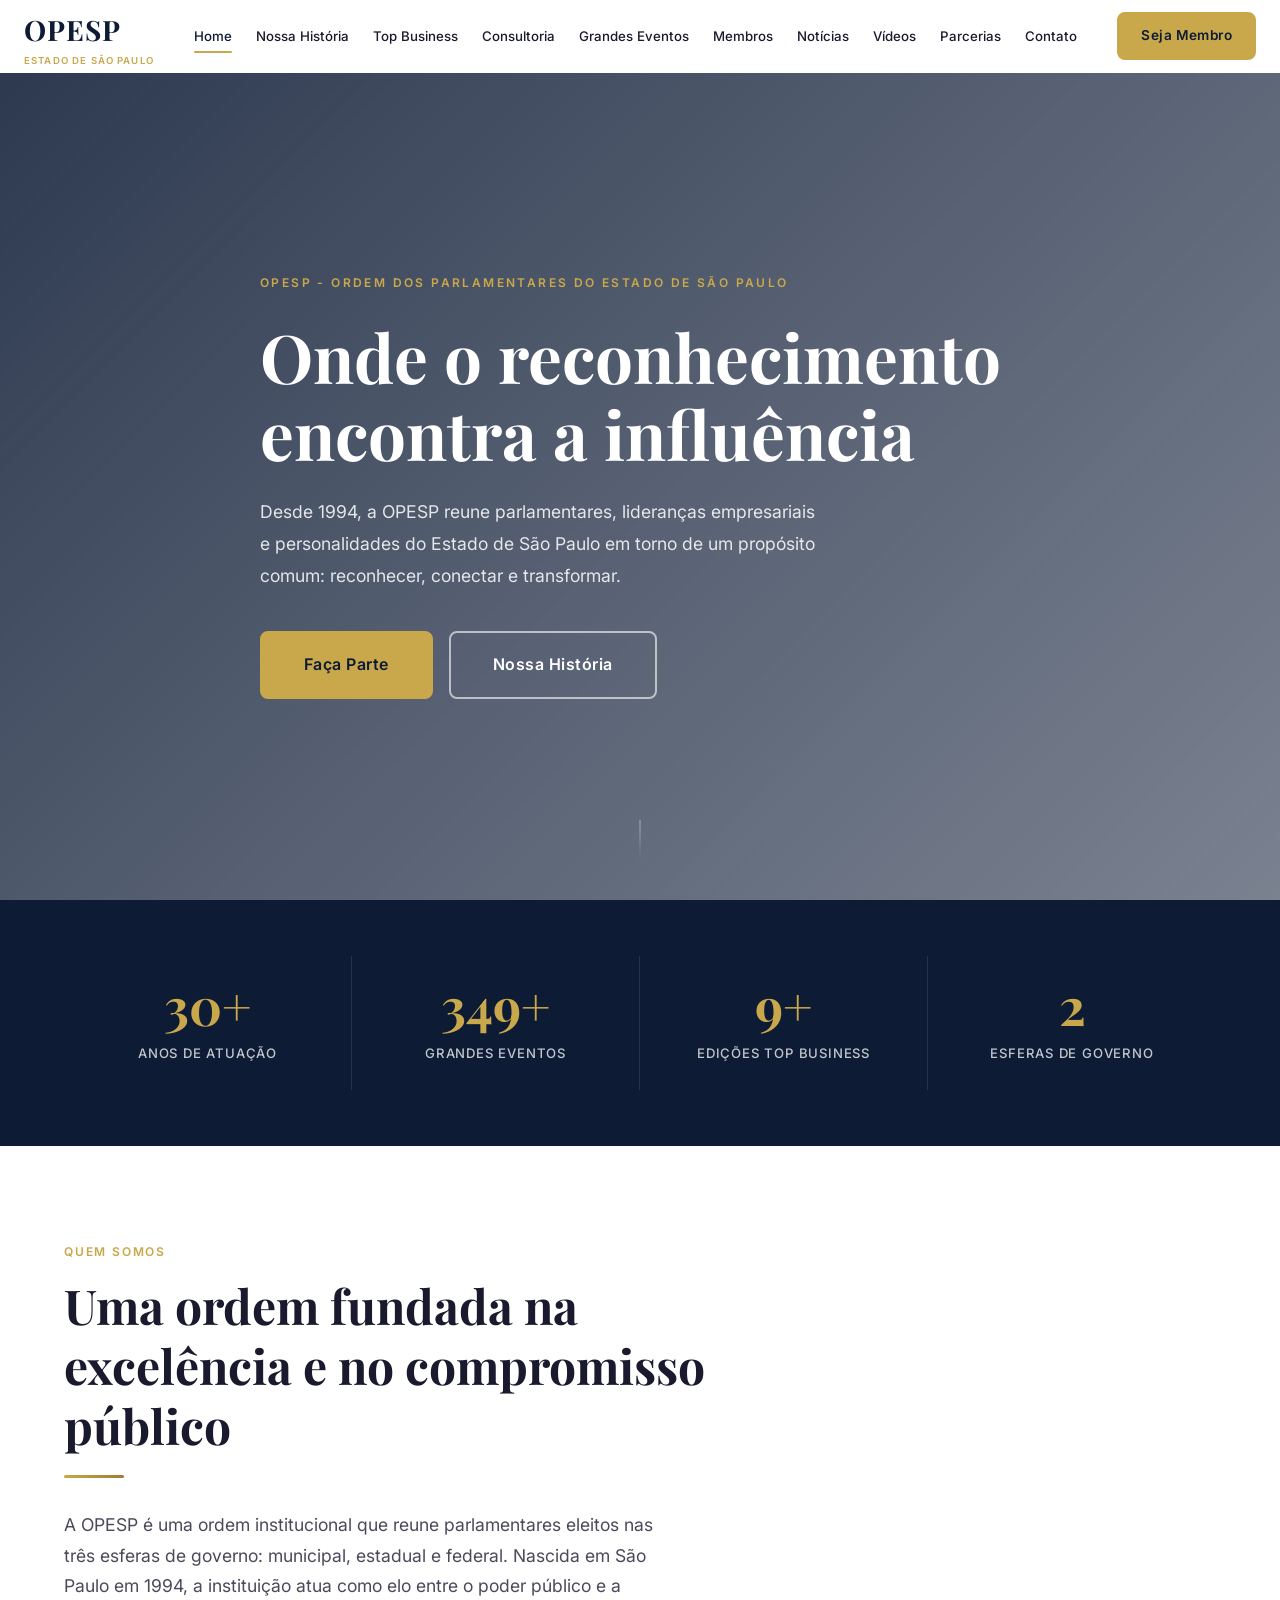
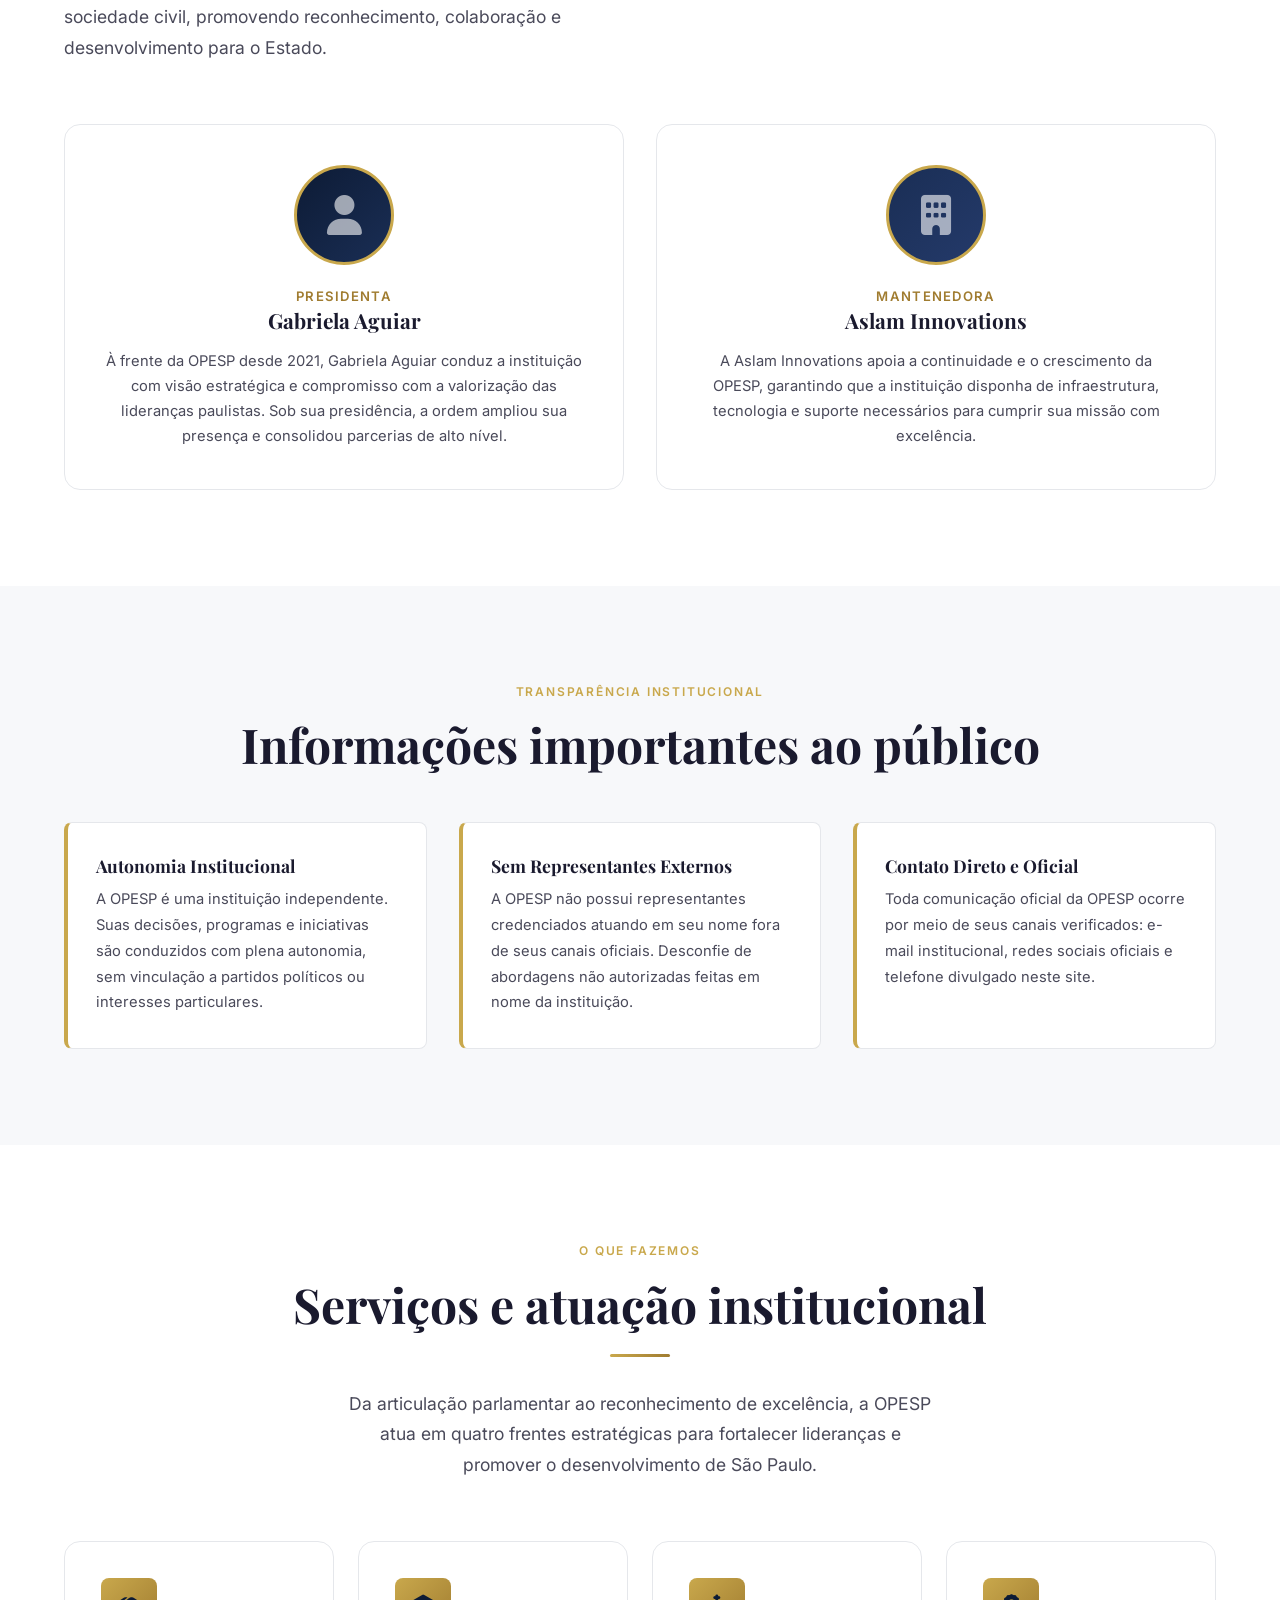
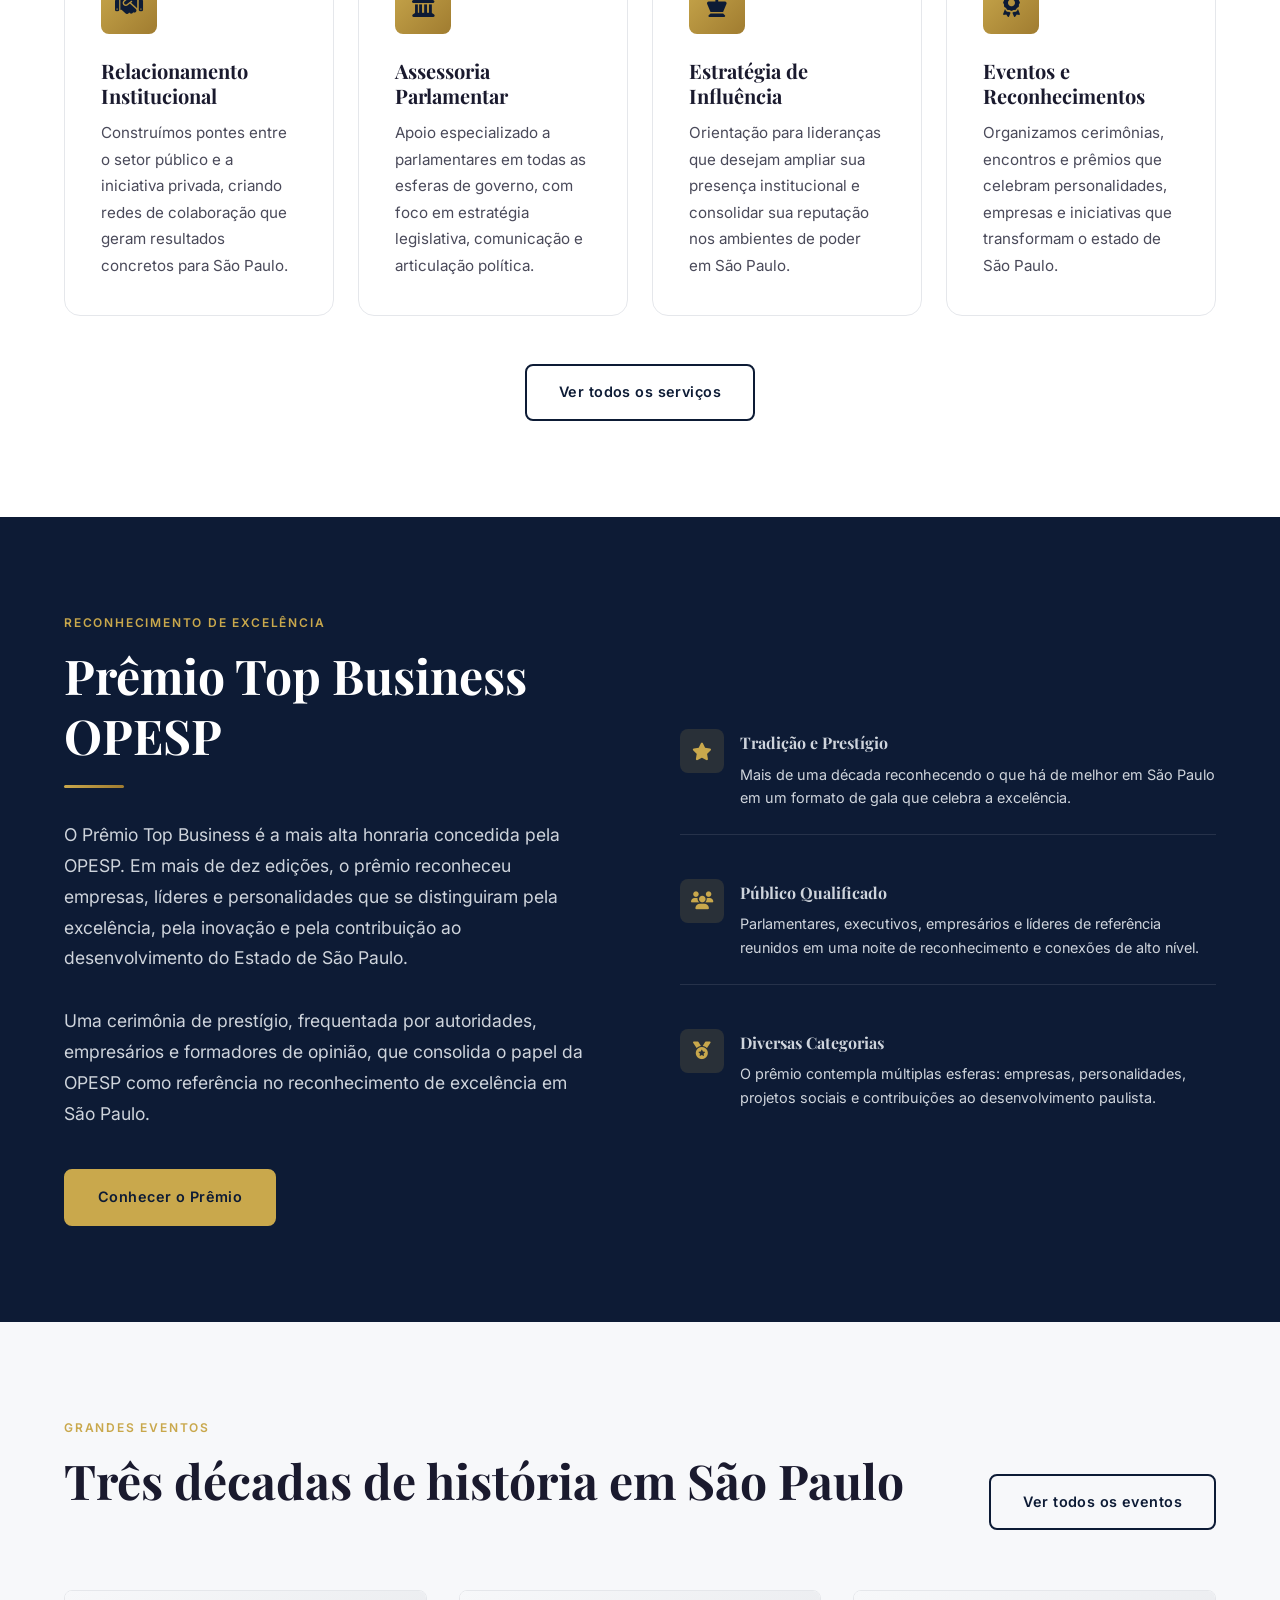
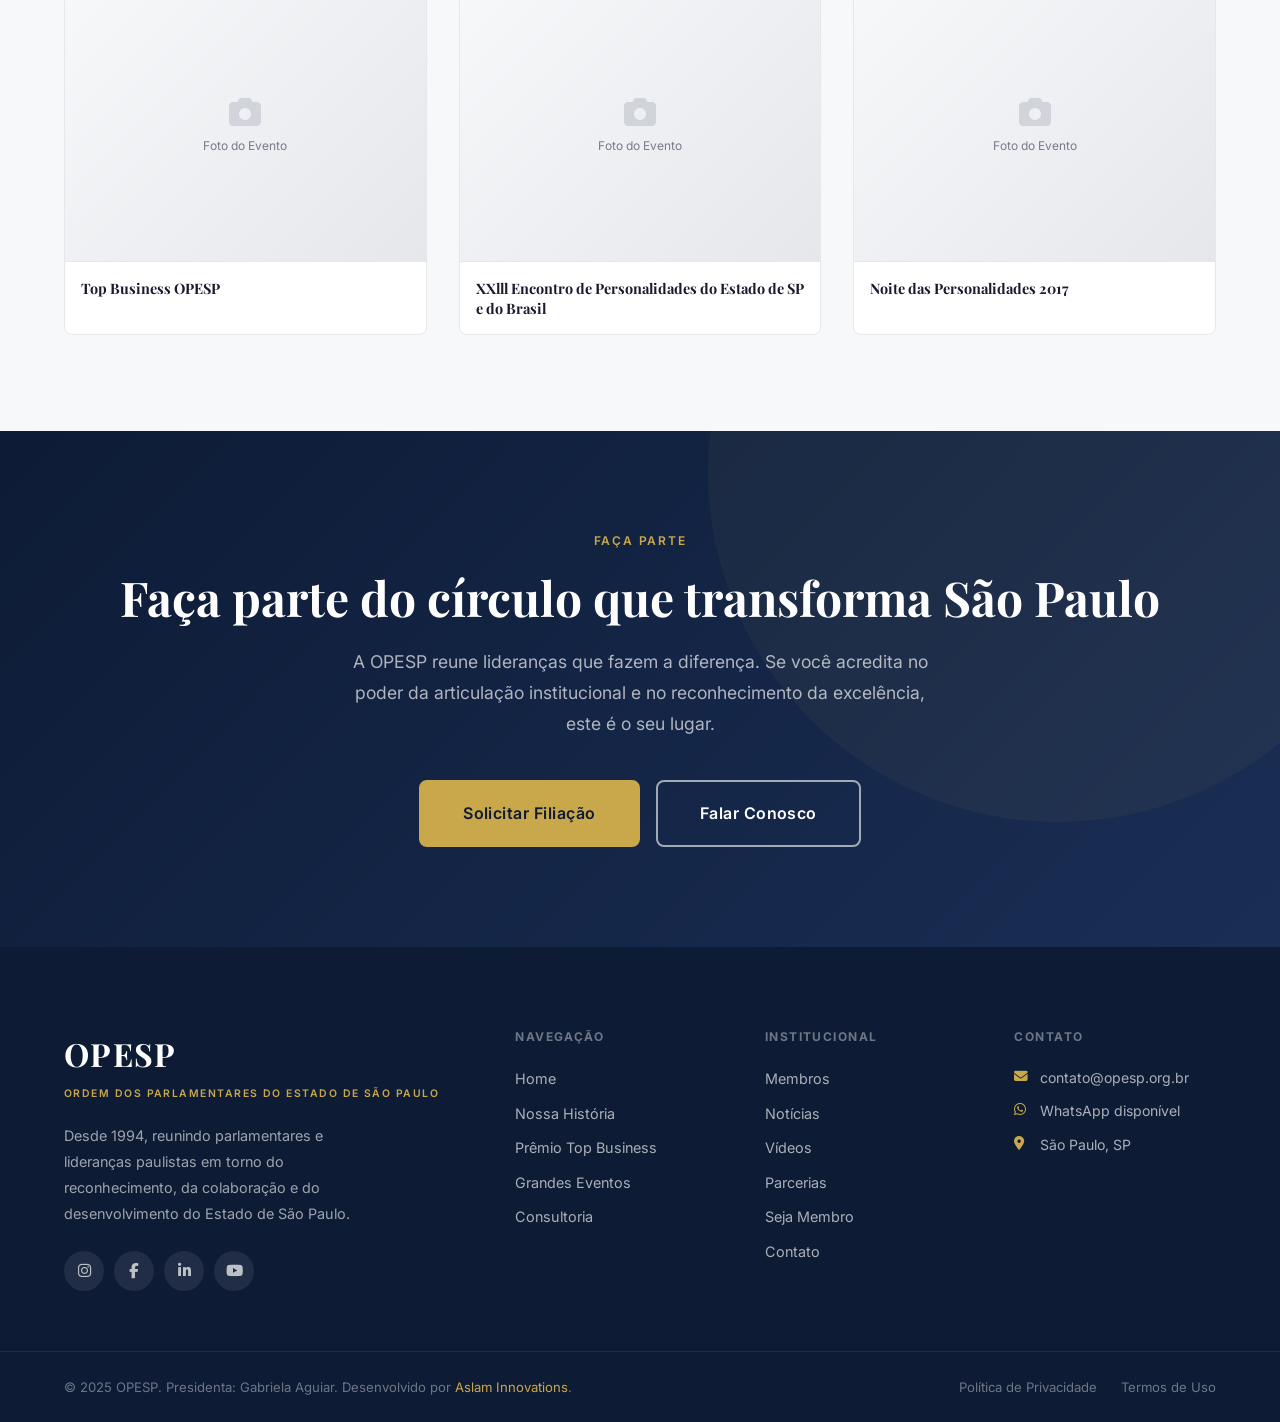
==== commit 71b0eee9: "Rebuild OPESP website from scratch with complete redesign - Complete redesign with white (#FFFFFF) p" ====
--- a/index.html
+++ b/index.html
@@ -1,369 +1,384 @@
 <!DOCTYPE html>
 <html lang="pt-BR">
 <head>
-  <meta charset="UTF-8">
-  <meta name="viewport" content="width=device-width, initial-scale=1.0">
-  <meta name="description" content="OPESP — Ordem dos Parlamentares do Estado de São Paulo. Entidade civil de direito privado fundada em 21 de maio de 1994.">
-  <title>OPESP — Ordem dos Parlamentares do Estado de São Paulo</title>
-  <link rel="preconnect" href="https://fonts.googleapis.com">
-  <link rel="preconnect" href="https://fonts.gstatic.com" crossorigin>
-  <link href="https://fonts.googleapis.com/css2?family=Playfair+Display:wght@400;600;700;800&family=Montserrat:wght@300;400;500;600;700&display=swap" rel="stylesheet">
-  <link rel="stylesheet" href="https://cdnjs.cloudflare.com/ajax/libs/font-awesome/6.5.0/css/all.min.css">
-  <link rel="stylesheet" href="css/styles.css">
+  <meta charset="UTF-8" />
+  <meta name="viewport" content="width=device-width, initial-scale=1.0" />
+  <title>OPESP - Ordem dos Parlamentares do Estado de São Paulo</title>
+  <meta name="description" content="A OPESP reune parlamentares e lideranças do Estado de São Paulo desde 1994. Três décadas de atuação institucional, reconhecimento e influência." />
+  <link rel="preconnect" href="https://fonts.googleapis.com" />
+  <link rel="preconnect" href="https://fonts.gstatic.com" crossorigin />
+  <link href="https://fonts.googleapis.com/css2?family=Playfair+Display:wght@400;600;700&family=Inter:wght@300;400;500;600&display=swap" rel="stylesheet" />
+  <link rel="stylesheet" href="https://cdnjs.cloudflare.com/ajax/libs/font-awesome/6.5.0/css/all.min.css" />
+  <link rel="stylesheet" href="css/styles.css" />
 </head>
-<body data-page="index">
-
-<div class="preloader" id="preloader"><div class="preloader__spinner"></div></div>
-
-<nav class="nav" id="nav">
-  <div class="container">
-    <div class="nav__inner">
-      <a href="index.html" class="nav__logo">
-        <span class="nav__logo-main">OPESP<span class="nav__logo-dot">.</span></span>
-        <span class="nav__logo-sub">Ordem dos Parlamentares SP</span>
+<body>
+
+  <!-- NAVBAR -->
+  <nav class="navbar" id="navbar" role="navigation" aria-label="Navegação principal">
+    <div class="navbar-inner">
+      <a href="index.html" class="navbar-logo" aria-label="OPESP - Página inicial">
+        <div class="navbar-logo-badge">
+          <span class="navbar-logo-text">OPESP</span>
+          <span class="navbar-logo-sub">Estado de São Paulo</span>
+        </div>
       </a>
-      <ul class="nav__menu">
-        <li><a href="index.html" class="nav__link" data-page="index">Início</a></li>
-        <li><a href="historia.html" class="nav__link" data-page="historia">História</a></li>
-        <li><a href="premio.html" class="nav__link" data-page="premio">Prêmio Top Business</a></li>
-        <li><a href="consultoria.html" class="nav__link" data-page="consultoria">Consultoria</a></li>
-        <li><a href="eventos.html" class="nav__link" data-page="eventos">Eventos</a></li>
-        <li><a href="membros.html" class="nav__link" data-page="membros">Membros</a></li>
-        <li><a href="noticias.html" class="nav__link" data-page="noticias">Notícias</a></li>
-        <li><a href="videos.html" class="nav__link" data-page="videos">Vídeos</a></li>
-        <li><a href="parcerias.html" class="nav__link" data-page="parcerias">Parcerias</a></li>
-        <li><a href="contato.html" class="nav__link" data-page="contato">Contato</a></li>
-      </ul>
-      <a href="seja-membro.html" class="nav__cta">Seja Membro</a>
-      <button class="nav__hamburger" aria-label="Menu" aria-expanded="false"><span></span><span></span><span></span></button>
-    </div>
+      <div class="navbar-links">
+        <a href="index.html" class="active">Home</a>
+        <a href="historia.html">Nossa História</a>
+        <a href="premio.html">Top Business</a>
+        <a href="consultoria.html">Consultoria</a>
+        <a href="eventos.html">Grandes Eventos</a>
+        <a href="membros.html">Membros</a>
+        <a href="noticias.html">Notícias</a>
+        <a href="videos.html">Vídeos</a>
+        <a href="parcerias.html">Parcerias</a>
+        <a href="contato.html">Contato</a>
+      </div>
+      <div class="navbar-actions">
+        <a href="seja-membro.html" class="btn btn-gold btn-sm">Seja Membro</a>
+        <button class="navbar-hamburger" id="hamburger" aria-label="Menu" aria-expanded="false">
+          <span></span><span></span><span></span>
+        </button>
+      </div>
+    </div>
+  </nav>
+
+  <!-- MOBILE NAV -->
+  <div class="navbar-mobile" id="mobile-nav" aria-label="Menu mobile">
+    <a href="index.html">Home</a>
+    <a href="historia.html">Nossa História</a>
+    <a href="premio.html">Prêmio Top Business</a>
+    <a href="consultoria.html">Consultoria</a>
+    <a href="eventos.html">Grandes Eventos</a>
+    <a href="membros.html">Membros</a>
+    <a href="noticias.html">Notícias</a>
+    <a href="videos.html">Vídeos</a>
+    <a href="parcerias.html">Parcerias</a>
+    <a href="contato.html">Contato</a>
+    <a href="seja-membro.html" class="btn btn-gold">Seja Membro</a>
   </div>
-  <div class="nav__drawer">
-    <button class="nav__drawer-close" aria-label="Fechar menu"><i class="fas fa-times"></i></button>
-    <a href="index.html" class="nav__drawer-link">Início</a>
-    <a href="historia.html" class="nav__drawer-link">Nossa História</a>
-    <a href="premio.html" class="nav__drawer-link">Prêmio Top Business</a>
-    <a href="consultoria.html" class="nav__drawer-link">Consultoria</a>
-    <a href="eventos.html" class="nav__drawer-link">Eventos</a>
-    <a href="membros.html" class="nav__drawer-link">Membros</a>
-    <a href="noticias.html" class="nav__drawer-link">Notícias</a>
-    <a href="videos.html" class="nav__drawer-link">Vídeos</a>
-    <a href="parcerias.html" class="nav__drawer-link">Parcerias</a>
-    <a href="seja-membro.html" class="nav__drawer-link">Seja Membro</a>
-    <a href="contato.html" class="nav__drawer-link">Fale Conosco</a>
-  </div>
-  <div class="nav__overlay"></div>
-</nav>
-
-<main class="page-enter">
-
-  <!-- Hero — Ponte Estaiada -->
-  <section class="hero--home">
-    <div class="container">
-      <div class="hero__content">
-        <div class="hero__badge">
-          <i class="fas fa-star"></i>
-          Fundada em 21 de Maio de 1994 &bull; São Paulo, SP
-        </div>
-        <h1 class="hero__title">OPESP</h1>
-        <span class="hero__subtitle-text">Ordem dos Parlamentares do Estado de São Paulo</span>
-        <p class="hero__desc">Entidade civil de direito privado que congrega parlamentares desde 1994, promovendo integração, democracia e excelência no Estado de São Paulo.</p>
-        <div class="hero__actions">
-          <a href="historia.html" class="btn btn--gold"><i class="fas fa-landmark"></i> Nossa História</a>
-          <a href="seja-membro.html" class="btn btn--outline"><i class="fas fa-user-plus"></i> Seja Membro</a>
-        </div>
-      </div>
-    </div>
-    <div class="hero__scroll-indicator">
-      <span>Rolar</span>
-      <i class="fas fa-chevron-down"></i>
-    </div>
-  </section>
-
-  <!-- Stats Bar -->
-  <div class="stats-bar">
-    <div class="container">
-      <div class="stat-item">
-        <div class="stat-number" data-counter="31" data-suffix="+">0+</div>
-        <div class="stat-label">Anos de História</div>
-      </div>
-      <div class="stat-item">
-        <div class="stat-number" data-counter="10" data-suffix="+">0+</div>
-        <div class="stat-label">Edições do Top Business</div>
-      </div>
-      <div class="stat-item">
-        <div class="stat-number" data-counter="36" data-suffix="+">0+</div>
-        <div class="stat-label">Grandes Eventos</div>
-      </div>
-      <div class="stat-item">
-        <div class="stat-number" data-counter="3" data-suffix="">0</div>
-        <div class="stat-label">Esferas Governamentais</div>
-      </div>
-    </div>
-  </div>
-
-  <!-- Quem Somos -->
-  <section class="about-section fade-in">
-    <div class="container">
-      <div class="about-grid">
-        <div class="about-text">
-          <h2 class="section-title">Quem Somos</h2>
-          <div class="gold-line"></div>
-          <p>A <strong>Ordem dos Parlamentares do Estado de São Paulo — OPESP</strong> é uma entidade civil de direito privado, fundada em <strong>21 de maio de 1994</strong>, com o propósito de congregar parlamentares de todas as tendências partidárias em um espírito de integração e pluralidade democrática.</p>
-          <p>Registrada sob o nº <strong>282.360/94</strong> e amparada pelo Código Civil Brasileiro (Lei Federal nº 10.406/2002), a OPESP atua com plena personalidade jurídica em todo o território nacional, sem receber qualquer subvenção ou verba pública.</p>
-          <p>Com mais de três décadas de história, a OPESP é referência no relacionamento entre o setor público, o empresariado e a sociedade civil paulista.</p>
-          <a href="historia.html" class="btn btn--gold-outline" style="margin-top:8px;"><i class="fas fa-book-open"></i> Nossa História Completa</a>
-        </div>
-        <div class="about-cards">
-          <div class="about-card">
-            <div class="about-card__icon"><i class="fas fa-user-tie"></i></div>
+
+  <!-- HERO -->
+  <section class="hero" aria-label="Apresentação">
+    <div class="hero-bg" style="background-image: url('https://images.unsplash.com/photo-1543059080-f9b1272213d1?w=1920&q=80');"></div>
+    <div class="hero-overlay"></div>
+    <div class="container hero-content">
+      <span class="hero-eyebrow">OPESP - Ordem dos Parlamentares do Estado de São Paulo</span>
+      <h1 class="hero-title slide-up">Onde o reconhecimento encontra a influência</h1>
+      <p class="hero-description slide-up" data-delay="150">
+        Desde 1994, a OPESP reune parlamentares, lideranças empresariais e personalidades do Estado de São Paulo em torno de um propósito comum: reconhecer, conectar e transformar.
+      </p>
+      <div class="hero-actions slide-up" data-delay="300">
+        <a href="seja-membro.html" class="btn btn-gold btn-lg">Faça Parte</a>
+        <a href="historia.html" class="btn btn-outline-white btn-lg">Nossa História</a>
+      </div>
+    </div>
+    <div class="hero-scroll" aria-hidden="true">
+      <div class="hero-scroll-line"></div>
+    </div>
+  </section>
+
+  <!-- STATS BAR -->
+  <section class="stats-bar" aria-label="Números da OPESP">
+    <div class="container">
+      <div class="stats-grid">
+        <div class="stat-item">
+          <span class="stat-number" data-count="31" data-suffix="+">31+</span>
+          <span class="stat-label">Anos de Atuação</span>
+        </div>
+        <div class="stat-item">
+          <span class="stat-number" data-count="350" data-suffix="+">350+</span>
+          <span class="stat-label">Grandes Eventos</span>
+        </div>
+        <div class="stat-item">
+          <span class="stat-number" data-count="10" data-suffix="+">10+</span>
+          <span class="stat-label">Edições Top Business</span>
+        </div>
+        <div class="stat-item">
+          <span class="stat-number" data-count="3" data-suffix="">3</span>
+          <span class="stat-label">Esferas de Governo</span>
+        </div>
+      </div>
+    </div>
+  </section>
+
+  <!-- QUEM SOMOS -->
+  <section class="section bg-white" aria-labelledby="quem-somos-title">
+    <div class="container">
+      <div class="section-header" style="max-width: 700px; margin-bottom: 60px;">
+        <span class="section-label">Quem Somos</span>
+        <h2 class="section-title" id="quem-somos-title">Uma ordem fundada na excelência e no compromisso público</h2>
+        <div class="gold-divider"></div>
+        <p class="section-subtitle">
+          A OPESP é uma ordem institucional que reune parlamentares eleitos nas três esferas de governo: municipal, estadual e federal. Nascida em São Paulo em 1994, a instituição atua como elo entre o poder público e a sociedade civil, promovendo reconhecimento, colaboração e desenvolvimento para o Estado.
+        </p>
+      </div>
+      <div class="grid-2">
+        <div class="profile-card slide-up">
+          <div class="profile-avatar">
+            <i class="fa-solid fa-user"></i>
+          </div>
+          <p class="profile-role">Presidenta</p>
+          <h3 class="profile-name">Gabriela Aguiar</h3>
+          <p class="profile-bio">
+            À frente da OPESP desde 2021, Gabriela Aguiar conduz a instituição com visão estratégica e compromisso com a valorização das lideranças paulistas. Sob sua presidência, a ordem ampliou sua presença e consolidou parcerias de alto nível.
+          </p>
+        </div>
+        <div class="profile-card slide-up" data-delay="100">
+          <div class="profile-avatar" style="background: linear-gradient(135deg, #1A2E55, #243A6A);">
+            <i class="fa-solid fa-building"></i>
+          </div>
+          <p class="profile-role">Mantenedora</p>
+          <h3 class="profile-name">Aslam Innovations</h3>
+          <p class="profile-bio">
+            A Aslam Innovations apoia a continuidade e o crescimento da OPESP, garantindo que a instituição disponha de infraestrutura, tecnologia e suporte necessários para cumprir sua missão com excelência.
+          </p>
+        </div>
+      </div>
+    </div>
+  </section>
+
+  <!-- AVISOS INSTITUCIONAIS -->
+  <section class="section bg-light" aria-labelledby="avisos-title">
+    <div class="container">
+      <div class="section-header center text-center" style="margin-bottom: 48px;">
+        <span class="section-label">Transparência Institucional</span>
+        <h2 class="section-title" id="avisos-title">Informações importantes ao público</h2>
+      </div>
+      <div class="grid-3">
+        <div class="notice-card slide-up">
+          <h3 class="notice-card-title">Autonomia Institucional</h3>
+          <p class="notice-card-text">
+            A OPESP é uma instituição independente. Suas decisões, programas e iniciativas são conduzidos com plena autonomia, sem vinculação a partidos políticos ou interesses particulares.
+          </p>
+        </div>
+        <div class="notice-card slide-up" data-delay="100">
+          <h3 class="notice-card-title">Sem Representantes Externos</h3>
+          <p class="notice-card-text">
+            A OPESP não possui representantes credenciados atuando em seu nome fora de seus canais oficiais. Desconfie de abordagens não autorizadas feitas em nome da instituição.
+          </p>
+        </div>
+        <div class="notice-card slide-up" data-delay="200">
+          <h3 class="notice-card-title">Contato Direto e Oficial</h3>
+          <p class="notice-card-text">
+            Toda comunicação oficial da OPESP ocorre por meio de seus canais verificados: e-mail institucional, redes sociais oficiais e telefone divulgado neste site.
+          </p>
+        </div>
+      </div>
+    </div>
+  </section>
+
+  <!-- SERVICOS -->
+  <section class="section bg-white" aria-labelledby="servicos-title">
+    <div class="container">
+      <div class="section-header center text-center" style="margin-bottom: 60px;">
+        <span class="section-label">O que fazemos</span>
+        <h2 class="section-title" id="servicos-title">Serviços e atuação institucional</h2>
+        <div class="gold-divider center"></div>
+        <p class="section-subtitle">
+          Da articulação parlamentar ao reconhecimento de excelência, a OPESP atua em quatro frentes estratégicas para fortalecer lideranças e promover o desenvolvimento de São Paulo.
+        </p>
+      </div>
+      <div class="grid-4">
+        <div class="card slide-up">
+          <div class="card-icon"><i class="fa-solid fa-handshake"></i></div>
+          <h3 class="card-title">Relacionamento Institucional</h3>
+          <p class="card-text">Construímos pontes entre o setor público e a iniciativa privada, criando redes de colaboração que geram resultados concretos para São Paulo.</p>
+        </div>
+        <div class="card slide-up" data-delay="100">
+          <div class="card-icon"><i class="fa-solid fa-landmark"></i></div>
+          <h3 class="card-title">Assessoria Parlamentar</h3>
+          <p class="card-text">Apoio especializado a parlamentares em todas as esferas de governo, com foco em estratégia legislativa, comunicação e articulação política.</p>
+        </div>
+        <div class="card slide-up" data-delay="200">
+          <div class="card-icon"><i class="fa-solid fa-chess-king"></i></div>
+          <h3 class="card-title">Estratégia de Influência</h3>
+          <p class="card-text">Orientação para lideranças que desejam ampliar sua presença institucional e consolidar sua reputação nos ambientes de poder em São Paulo.</p>
+        </div>
+        <div class="card slide-up" data-delay="300">
+          <div class="card-icon"><i class="fa-solid fa-award"></i></div>
+          <h3 class="card-title">Eventos e Reconhecimentos</h3>
+          <p class="card-text">Organizamos cerimônias, encontros e prêmios que celebram personalidades, empresas e iniciativas que transformam o estado de São Paulo.</p>
+        </div>
+      </div>
+      <div class="text-center" style="margin-top: 48px;">
+        <a href="consultoria.html" class="btn btn-outline-navy">Ver todos os serviços</a>
+      </div>
+    </div>
+  </section>
+
+  <!-- PREMIO TOP BUSINESS -->
+  <section class="section bg-navy" aria-labelledby="premio-title">
+    <div class="container">
+      <div class="grid-2" style="align-items: center; gap: 80px;">
+        <div>
+          <span class="section-label">Reconhecimento de Excelência</span>
+          <h2 class="section-title light" id="premio-title">Prêmio Top Business OPESP</h2>
+          <div class="gold-divider"></div>
+          <p class="section-subtitle light" style="margin-bottom: 32px;">
+            O Prêmio Top Business é a mais alta honraria concedida pela OPESP. Em mais de dez edições, o prêmio reconheceu empresas, líderes e personalidades que se distinguiram pela excelência, pela inovação e pela contribuição ao desenvolvimento do Estado de São Paulo.
+          </p>
+          <p class="section-subtitle light" style="margin-bottom: 40px;">
+            Uma cerimônia de prestígio, frequentada por autoridades, empresários e formadores de opinião, que consolida o papel da OPESP como referência no reconhecimento de excelência em São Paulo.
+          </p>
+          <a href="premio.html" class="btn btn-gold">Conhecer o Prêmio</a>
+        </div>
+        <div style="display: flex; flex-direction: column; gap: 20px;">
+          <div class="award-feature">
+            <div class="award-feature-icon"><i class="fa-solid fa-star"></i></div>
             <div>
-              <div class="about-card__title">Presidenta</div>
-              <div class="about-card__name">Gabriela Aguiar</div>
-              <div class="about-card__sub">Liderança da OPESP desde 2021</div>
-            </div>
-          </div>
-          <div class="about-card">
-            <div class="about-card__icon"><i class="fas fa-building"></i></div>
+              <p class="award-feature-title">Tradição e Prestígio</p>
+              <p class="award-feature-text">Mais de uma década reconhecendo o que há de melhor em São Paulo em um formato de gala que celebra a excelência.</p>
+            </div>
+          </div>
+          <div class="award-feature">
+            <div class="award-feature-icon"><i class="fa-solid fa-users"></i></div>
             <div>
-              <div class="about-card__title">Mantenedora</div>
-              <div class="about-card__name">Aslam Innovations</div>
-              <div class="about-card__sub">Empresa mantenedora</div>
-            </div>
-          </div>
-          <div class="info-box" style="margin-top:8px;">
-            <h4><i class="fas fa-info-circle" style="color:var(--gold);margin-right:8px;"></i>Informações Institucionais</h4>
-            <ul>
-              <li><i class="fas fa-check-circle"></i> Entidade sem fins lucrativos de direito privado</li>
-              <li><i class="fas fa-check-circle"></i> Sem subvenção ou verba pública de qualquer esfera</li>
-              <li><i class="fas fa-check-circle"></i> Independente de partidos e correntes políticas</li>
-              <li><i class="fas fa-check-circle"></i> Fundada em 21 de maio de 1994 em São Paulo</li>
-            </ul>
-          </div>
-        </div>
-      </div>
-    </div>
-  </section>
-
-  <!-- Avisos Importantes -->
-  <section class="notices-section fade-in">
-    <div class="container">
-      <div class="notices-heading">
-        <i class="fas fa-exclamation-triangle"></i>
-        <h2 class="section-title" style="margin-bottom:0;">Avisos Importantes</h2>
-      </div>
-      <p class="section-subtitle">Informações essenciais sobre a OPESP e sua atuação</p>
-      <div class="notices-grid">
-        <div class="notice-card">
-          <div class="notice-card__icon"><i class="fas fa-exclamation-triangle"></i></div>
-          <h4>Autonomia e Independência</h4>
-          <p>A OPESP não tem qualquer relação com a Ordem dos Parlamentares do Brasil (OPB). São entidades totalmente distintas e independentes entre si.</p>
-        </div>
-        <div class="notice-card">
-          <div class="notice-card__icon"><i class="fas fa-ban"></i></div>
-          <h4>Sem Representantes Externos</h4>
-          <p>A OPESP não possui representantes, credenciados, franqueados ou quaisquer prepostos em território nacional. Qualquer pessoa que se apresente como representante age por conta própria.</p>
-        </div>
-        <div class="notice-card">
-          <div class="notice-card__icon"><i class="fas fa-user-check"></i></div>
-          <h4>Associação Direta</h4>
-          <p>Para se associar à OPESP, o interessado deve contatar diretamente a presidência da entidade. Não há intermediários nem processos de captação por terceiros.</p>
-        </div>
-      </div>
-    </div>
-  </section>
-
-  <!-- Nossos Serviços -->
-  <section class="services-section fade-in">
-    <div class="container">
-      <h2 class="section-title">Nossos Serviços</h2>
-      <div class="gold-line"></div>
-      <p class="section-subtitle">Assessoria especializada para navegar o ambiente político-legislativo</p>
-      <div class="services-grid">
-        <div class="service-card">
-          <div class="service-card__number">01</div>
-          <div class="service-card__icon"><i class="fas fa-search"></i></div>
-          <h3>Consultoria Técnica</h3>
-          <p>Análise especializada de projetos de lei e matérias legislativas para empresas e entidades que necessitam compreender o impacto normativo em suas atividades.</p>
-        </div>
-        <div class="service-card">
-          <div class="service-card__number">02</div>
-          <div class="service-card__icon"><i class="fas fa-handshake"></i></div>
-          <h3>Relacionamento Governamental</h3>
-          <p>Facilitação do diálogo entre o setor privado e as diversas esferas do governo — municipal, estadual e federal — de forma ética e transparente.</p>
-        </div>
-        <div class="service-card">
-          <div class="service-card__number">03</div>
-          <div class="service-card__icon"><i class="fas fa-briefcase"></i></div>
-          <h3>Assessoria em Relações Governamentais</h3>
-          <p>Suporte estratégico para navegação no complexo ambiente político-legislativo brasileiro, com foco em resultados concretos e sustentáveis.</p>
-        </div>
-        <div class="service-card">
-          <div class="service-card__number">04</div>
-          <div class="service-card__icon"><i class="fas fa-file-alt"></i></div>
-          <h3>Elaboração de Projetos Legislativos</h3>
-          <p>Redação técnica e juridicamente embasada de proposições legislativas alinhadas às necessidades e objetivos estratégicos do cliente.</p>
-        </div>
-      </div>
-      <div class="services-cta">
-        <a href="consultoria.html"><i class="fas fa-arrow-right"></i> Ver todos os serviços</a>
-      </div>
-    </div>
-  </section>
-
-  <!-- Prêmio Top Business -->
-  <section class="top-business-section fade-in">
-    <div class="container">
-      <div class="top-business-inner">
-        <div class="trophy-icon"><i class="fas fa-trophy"></i></div>
-        <h2>Prêmio Top Business</h2>
-        <p class="subtitle">Mais de 10 anos reconhecendo a excelência</p>
-        <p>Por mais de uma década, a OPESP reconhece profissionais, empreendedores e empresas através do Prêmio Top Business — o mais alto reconhecimento do setor empresarial paulista. Organizado em parceria com a LSG Eventos, o prêmio celebra histórias de superação, inovação e impacto positivo na sociedade.</p>
-        <a href="premio.html" class="btn btn--gold"><i class="fas fa-trophy"></i> Conheça o Prêmio</a>
-      </div>
-    </div>
-  </section>
-
-  <!-- Eventos Realizados -->
-  <section class="events-section fade-in">
-    <div class="container">
-      <h2 class="section-title">Eventos Realizados</h2>
-      <div class="gold-line"></div>
-      <p class="section-subtitle">Momentos marcantes na trajetória da OPESP</p>
-      <div class="events-grid">
-        <div class="event-card">
-          <div class="event-card__icon"><i class="fas fa-award"></i></div>
-          <div class="event-card__date">Outubro 2013</div>
-          <h3>Prêmio Grande Otelo</h3>
-          <p>Homenagem à trajetória artística e cultural do Estado de São Paulo, celebrando personalidades que marcaram a história da cultura brasileira.</p>
-        </div>
-        <div class="event-card">
-          <div class="event-card__icon"><i class="fas fa-medal"></i></div>
-          <div class="event-card__date">2011</div>
-          <h3>Homenagem aos Medalhistas</h3>
-          <p>Pan de Guadalajara — Atletas brasileiros homenageados em solenidade especial organizada pela OPESP em reconhecimento ao esforço e dedicação.</p>
-        </div>
-        <div class="event-card">
-          <div class="event-card__icon"><i class="fas fa-users"></i></div>
-          <div class="event-card__date">São Paulo</div>
-          <h3>Encontro de Personalidades</h3>
-          <p>Lideranças empresariais e políticas reunidas em encontro promovido pela OPESP para fortalecer o diálogo e as parcerias estratégicas.</p>
-        </div>
-      </div>
-      <div class="events-cta">
-        <a href="eventos.html"><i class="fas fa-calendar-alt"></i> Ver todos os 36 eventos</a>
-      </div>
-    </div>
-  </section>
-
-  <!-- Últimas Notícias -->
-  <section class="news-section fade-in">
-    <div class="container">
-      <h2 class="section-title">Últimas Notícias</h2>
-      <div class="gold-line"></div>
-      <p class="section-subtitle">Acompanhe as novidades e acontecimentos da OPESP</p>
-      <div class="news-grid">
-        <div class="news-card">
-          <div class="news-card__img"><i class="fas fa-landmark"></i></div>
-          <div class="news-card__body">
-            <span class="news-card__badge">Institucional</span>
-            <h3>OPESP celebra 31 anos de história e excelência parlamentar</h3>
-            <div class="news-card__date"><i class="far fa-calendar"></i> Janeiro de 2026</div>
-            <p>A Ordem dos Parlamentares do Estado de São Paulo comemora mais um aniversário com uma trajetória marcada por conquistas e reconhecimentos.</p>
-          </div>
-        </div>
-        <div class="news-card">
-          <div class="news-card__img"><i class="fas fa-trophy"></i></div>
-          <div class="news-card__body">
-            <span class="news-card__badge">Prêmio</span>
-            <h3>Prêmio Top Business anuncia nova edição para 2026</h3>
-            <div class="news-card__date"><i class="far fa-calendar"></i> Fevereiro de 2026</div>
-            <p>A edição 2026 do Prêmio Top Business está confirmada, trazendo novas categorias e homenageados que se destacaram no cenário empresarial paulista.</p>
-          </div>
-        </div>
-        <div class="news-card">
-          <div class="news-card__img"><i class="fas fa-globe-americas"></i></div>
-          <div class="news-card__body">
-            <span class="news-card__badge">Eventos</span>
-            <h3>Fórum Brasil-China: OPESP como ponte entre os gigantes</h3>
-            <div class="news-card__date"><i class="far fa-calendar"></i> Março de 2026</div>
-            <p>A OPESP participou ativamente do Fórum Brasil-China, reforçando seu papel como facilitadora de diálogos internacionais de alto nível.</p>
-          </div>
-        </div>
-      </div>
-      <div class="news-cta">
-        <a href="noticias.html"><i class="fas fa-newspaper"></i> Ver todas as notícias</a>
-      </div>
-    </div>
-  </section>
-
-  <!-- CTA Banner -->
-  <section class="cta-banner fade-in">
-    <div class="container">
-      <div class="cta-banner__inner">
-        <h2>Faça parte da maior associação de parlamentares do Estado de São Paulo</h2>
-        <p>Junte-se a lideranças parlamentares, empresariais e institucionais que constroem um São Paulo mais forte, democrático e próspero.</p>
-        <div class="cta-banner__actions">
-          <a href="seja-membro.html" class="btn btn--gold"><i class="fas fa-user-plus"></i> Seja Membro</a>
-          <a href="contato.html" class="btn btn--outline"><i class="fas fa-envelope"></i> Fale Conosco</a>
-        </div>
-      </div>
-    </div>
-  </section>
-
-</main>
-
-<footer class="footer">
-  <div class="container">
-    <div class="footer__grid">
-      <div class="footer__brand">
-        <div class="footer__logo">OPESP<span>.</span></div>
-        <p class="footer__desc">Ordem dos Parlamentares do Estado de São Paulo — Entidade civil de direito privado, fundada em 21 de maio de 1994, que congrega parlamentares de todas as tendências partidárias.</p>
-        <div class="footer__social">
-          <a href="#" aria-label="Facebook"><i class="fab fa-facebook-f"></i></a>
-          <a href="#" aria-label="Instagram"><i class="fab fa-instagram"></i></a>
-          <a href="#" aria-label="LinkedIn"><i class="fab fa-linkedin-in"></i></a>
-          <a href="#" aria-label="YouTube"><i class="fab fa-youtube"></i></a>
-        </div>
-      </div>
-      <div class="footer__col">
-        <h4 class="footer__col-title">Navegação</h4>
-        <ul>
-          <li><a href="index.html">Início</a></li>
-          <li><a href="historia.html">Nossa História</a></li>
-          <li><a href="premio.html">Prêmio Top Business</a></li>
-          <li><a href="consultoria.html">Consultoria</a></li>
-          <li><a href="eventos.html">Eventos</a></li>
-          <li><a href="membros.html">Membros</a></li>
-        </ul>
-      </div>
-      <div class="footer__col">
-        <h4 class="footer__col-title">Mais</h4>
-        <ul>
-          <li><a href="noticias.html">Notícias</a></li>
-          <li><a href="videos.html">Vídeos</a></li>
-          <li><a href="parcerias.html">Parcerias</a></li>
-          <li><a href="seja-membro.html">Seja Membro</a></li>
-          <li><a href="contato.html">Fale Conosco</a></li>
-        </ul>
-      </div>
-      <div class="footer__col">
-        <h4 class="footer__col-title">Informações Legais</h4>
-        <ul class="footer__legal">
-          <li><i class="fas fa-file-alt"></i> Registro nº 282.360/94</li>
-          <li><i class="fas fa-balance-scale"></i> Lei Federal nº 10.406/2002</li>
-          <li><i class="fas fa-building"></i> Mantenedora: Aslam Innovations</li>
-          <li><i class="fas fa-map-marker-alt"></i> São Paulo, SP — Brasil</li>
-        </ul>
-      </div>
-    </div>
-    <div class="footer__bottom">
-      <p>&copy; 2026 OPESP — Ordem dos Parlamentares do Estado de São Paulo. Todos os direitos reservados.</p>
-    </div>
-  </div>
-  <button class="back-to-top" aria-label="Voltar ao topo" id="backToTop"><i class="fas fa-chevron-up"></i></button>
-</footer>
-
-<script src="js/main.js"></script>
+              <p class="award-feature-title">Público Qualificado</p>
+              <p class="award-feature-text">Parlamentares, executivos, empresários e líderes de referência reunidos em uma noite de reconhecimento e conexões de alto nível.</p>
+            </div>
+          </div>
+          <div class="award-feature">
+            <div class="award-feature-icon"><i class="fa-solid fa-medal"></i></div>
+            <div>
+              <p class="award-feature-title">Diversas Categorias</p>
+              <p class="award-feature-text">O prêmio contempla múltiplas esferas: empresas, personalidades, projetos sociais e contribuições ao desenvolvimento paulista.</p>
+            </div>
+          </div>
+        </div>
+      </div>
+    </div>
+  </section>
+
+  <!-- EVENTOS PREVIEW -->
+  <section class="section bg-light" aria-labelledby="eventos-title">
+    <div class="container">
+      <div class="section-header-flex">
+        <div>
+          <span class="section-label">Grandes Eventos</span>
+          <h2 class="section-title" id="eventos-title">Três décadas de história em São Paulo</h2>
+        </div>
+        <a href="eventos.html" class="btn btn-outline-navy">Ver todos os eventos</a>
+      </div>
+      <div class="grid-3">
+        <div class="event-card-ph slide-up">
+          <div class="event-card-ph-img">
+            <i class="fa-solid fa-camera"></i>
+            <span>Foto do Evento</span>
+          </div>
+          <div class="event-card-ph-body">
+            <h3 class="event-card-ph-title">Top Business OPESP</h3>
+          </div>
+        </div>
+        <div class="event-card-ph slide-up" data-delay="100">
+          <div class="event-card-ph-img">
+            <i class="fa-solid fa-camera"></i>
+            <span>Foto do Evento</span>
+          </div>
+          <div class="event-card-ph-body">
+            <h3 class="event-card-ph-title">XXlll Encontro de Personalidades do Estado de SP e do Brasil</h3>
+          </div>
+        </div>
+        <div class="event-card-ph slide-up" data-delay="200">
+          <div class="event-card-ph-img">
+            <i class="fa-solid fa-camera"></i>
+            <span>Foto do Evento</span>
+          </div>
+          <div class="event-card-ph-body">
+            <h3 class="event-card-ph-title">Noite das Personalidades 2017</h3>
+          </div>
+        </div>
+      </div>
+    </div>
+  </section>
+
+  <!-- CTA FINAL -->
+  <section class="cta-section" aria-labelledby="cta-title">
+    <div class="container" style="position: relative; z-index: 1;">
+      <span class="section-label" style="display: block; text-align: center; margin-bottom: 16px;">Faça Parte</span>
+      <h2 class="section-title" id="cta-title">Faça parte do círculo que transforma São Paulo</h2>
+      <p class="section-subtitle light text-center" style="margin: 0 auto 40px;">
+        A OPESP reune lideranças que fazem a diferença. Se você acredita no poder da articulação institucional e no reconhecimento da excelência, este é o seu lugar.
+      </p>
+      <div class="cta-actions">
+        <a href="seja-membro.html" class="btn btn-gold btn-lg">Solicitar Filiação</a>
+        <a href="contato.html" class="btn btn-outline-white btn-lg">Falar Conosco</a>
+      </div>
+    </div>
+  </section>
+
+  <!-- FOOTER -->
+  <footer class="footer" aria-label="Rodapé">
+    <div class="container">
+      <div class="footer-grid">
+        <div class="footer-brand">
+          <span class="footer-logo">OPESP</span>
+          <span class="footer-logo-sub">Ordem dos Parlamentares do Estado de São Paulo</span>
+          <p class="footer-desc">
+            Desde 1994, reunindo parlamentares e lideranças paulistas em torno do reconhecimento, da colaboração e do desenvolvimento do Estado de São Paulo.
+          </p>
+          <div class="footer-social">
+            <a href="#" aria-label="Instagram"><i class="fa-brands fa-instagram"></i></a>
+            <a href="#" aria-label="Facebook"><i class="fa-brands fa-facebook-f"></i></a>
+            <a href="#" aria-label="LinkedIn"><i class="fa-brands fa-linkedin-in"></i></a>
+            <a href="#" aria-label="YouTube"><i class="fa-brands fa-youtube"></i></a>
+          </div>
+        </div>
+        <div>
+          <p class="footer-col-title">Navegação</p>
+          <div class="footer-links">
+            <a href="index.html">Home</a>
+            <a href="historia.html">Nossa História</a>
+            <a href="premio.html">Prêmio Top Business</a>
+            <a href="eventos.html">Grandes Eventos</a>
+            <a href="consultoria.html">Consultoria</a>
+          </div>
+        </div>
+        <div>
+          <p class="footer-col-title">Institucional</p>
+          <div class="footer-links">
+            <a href="membros.html">Membros</a>
+            <a href="noticias.html">Notícias</a>
+            <a href="videos.html">Vídeos</a>
+            <a href="parcerias.html">Parcerias</a>
+            <a href="seja-membro.html">Seja Membro</a>
+            <a href="contato.html">Contato</a>
+          </div>
+        </div>
+        <div>
+          <p class="footer-col-title">Contato</p>
+          <div class="footer-contact-info">
+            <div class="footer-contact-item">
+              <i class="fa-solid fa-envelope"></i>
+              <span>contato@opesp.org.br</span>
+            </div>
+            <div class="footer-contact-item">
+              <i class="fa-brands fa-whatsapp"></i>
+              <span>WhatsApp disponível</span>
+            </div>
+            <div class="footer-contact-item">
+              <i class="fa-solid fa-location-dot"></i>
+              <span>São Paulo, SP</span>
+            </div>
+          </div>
+        </div>
+      </div>
+    </div>
+    <div class="footer-bottom">
+      <div class="container">
+        <div class="footer-bottom-inner">
+          <p class="footer-copyright">
+            &copy; 2025 OPESP. Presidenta: Gabriela Aguiar. Desenvolvido por <a href="#">Aslam Innovations</a>.
+          </p>
+          <div class="footer-legal">
+            <a href="#">Política de Privacidade</a>
+            <a href="#">Termos de Uso</a>
+          </div>
+        </div>
+      </div>
+    </div>
+  </footer>
+
+  <script src="js/main.js"></script>
 </body>
 </html>
--- a/css/styles.css
+++ b/css/styles.css
@@ -1,1394 +1,2183 @@
 /* ============================================================
-   OPESP — Ordem dos Parlamentares do Estado de São Paulo
-   Dark Tech Corporate Stylesheet
-   ============================================================ */
-
-/* 1. CSS Reset + Custom Properties */
-*, *::before, *::after { box-sizing: border-box; margin: 0; padding: 0; }
-
+   OPESP - Ordem dos Parlamentares do Estado de São Paulo
+   Main Stylesheet
+   ============================================================ */
+
+/* Google Fonts are imported in HTML */
+
+/* ============================================================
+   CSS VARIABLES
+   ============================================================ */
 :root {
-  /* PRIMÁRIAS — Dark corporate */
-  --bg-primary:    #0A0E17;
-  --bg-secondary:  #111827;
-  --bg-card:       #1A1F2E;
-  --bg-card-hover: #232838;
-
-  /* ACENTOS */
-  --gold:       #C9A84C;
+  --bg-white: #FFFFFF;
+  --bg-light: #F7F8FA;
+  --navy: #0D1B35;
+  --navy-mid: #1A2E55;
+  --navy-light: #243A6A;
+  --gold: #C9A84C;
   --gold-light: #E2C26E;
-  --gold-dark:  #A07C30;
-
-  /* TEXTO */
-  --text-primary:   #F1F5F9;
-  --text-secondary: #94A3B8;
-  --text-muted:     #64748B;
-
-  /* BORDERS */
-  --border:       #1E293B;
-  --border-light: #334155;
-
-  /* TIPOGRAFIA */
-  --font-heading: 'Playfair Display', serif;
-  --font-body:    'Montserrat', sans-serif;
-
-  /* MISC */
-  --container:  1200px;
-  --radius:     8px;
-  --radius-lg:  16px;
-  --transition: .3s ease;
-}
-
-html { scroll-behavior: smooth; font-size: 16px; }
+  --gold-dark: #A07C30;
+  --text-dark: #1A1A2E;
+  --text-body: #4A4A5A;
+  --text-light: #7A7A8A;
+  --border: #E5E7EB;
+  --border-dark: #D1D5DB;
+  --section-dark: #0D1B35;
+  --section-dark-text: #F1F5F9;
+
+  --font-serif: 'Playfair Display', Georgia, serif;
+  --font-sans: 'Inter', -apple-system, BlinkMacSystemFont, sans-serif;
+
+  --radius: 8px;
+  --radius-lg: 16px;
+  --shadow-sm: 0 1px 3px rgba(0,0,0,0.08), 0 1px 2px rgba(0,0,0,0.06);
+  --shadow: 0 4px 16px rgba(0,0,0,0.10);
+  --shadow-lg: 0 8px 32px rgba(0,0,0,0.14);
+  --transition: 0.3s ease;
+}
+
+/* ============================================================
+   RESET & NORMALIZE
+   ============================================================ */
+*, *::before, *::after {
+  box-sizing: border-box;
+  margin: 0;
+  padding: 0;
+}
+
+html {
+  font-size: 16px;
+  scroll-behavior: smooth;
+}
 
 body {
-  font-family: var(--font-body);
-  color: var(--text-primary);
-  background: var(--bg-primary);
+  font-family: var(--font-sans);
+  font-size: 1rem;
   line-height: 1.7;
-  overflow-x: hidden;
-}
-
-body.page-exit { opacity: 0; transition: opacity .3s ease; }
-
-img { max-width: 100%; height: auto; display: block; }
-a  { text-decoration: none; color: inherit; }
-ul { list-style: none; }
-button { cursor: pointer; border: none; background: none; font-family: var(--font-body); }
-
-/* 2. Typography */
-h1,h2,h3,h4,h5,h6 {
-  font-family: var(--font-heading);
+  color: var(--text-body);
+  background-color: var(--bg-white);
+  -webkit-font-smoothing: antialiased;
+  -moz-osx-font-smoothing: grayscale;
+}
+
+img {
+  max-width: 100%;
+  display: block;
+}
+
+a {
+  text-decoration: none;
+  color: inherit;
+}
+
+ul, ol {
+  list-style: none;
+}
+
+button, input, textarea, select {
+  font-family: var(--font-sans);
+  font-size: 1rem;
+}
+
+h1, h2, h3, h4, h5, h6 {
+  font-family: var(--font-serif);
+  color: var(--text-dark);
   line-height: 1.25;
-  color: var(--text-primary);
-}
-h1 { font-size: clamp(2rem, 5vw, 3.5rem); }
-h2 { font-size: clamp(1.6rem, 3.5vw, 2.5rem); }
-h3 { font-size: clamp(1.2rem, 2.5vw, 1.75rem); }
-h4 { font-size: 1.25rem; }
-h5 { font-size: 1.1rem; }
-h6 { font-size: 1rem; }
-
-p { margin-bottom: 1rem; }
-p:last-child { margin-bottom: 0; }
-
+  font-weight: 700;
+}
+
+/* ============================================================
+   BASE UTILITIES
+   ============================================================ */
 .container {
-  width: 100%;
-  max-width: var(--container);
+  max-width: 1200px;
   margin: 0 auto;
   padding: 0 24px;
 }
 
-section { padding: 80px 0; }
+.container-wide {
+  max-width: 1400px;
+  margin: 0 auto;
+  padding: 0 24px;
+}
+
+.section {
+  padding: 96px 0;
+}
+
+.section-sm {
+  padding: 64px 0;
+}
+
+.section-label {
+  font-family: var(--font-sans);
+  font-size: 0.75rem;
+  font-weight: 600;
+  letter-spacing: 0.15em;
+  text-transform: uppercase;
+  color: var(--gold);
+  display: block;
+  margin-bottom: 12px;
+}
 
 .section-title {
-  font-family: var(--font-heading);
-  color: var(--text-primary);
-  margin-bottom: .5rem;
-}
+  font-family: var(--font-serif);
+  font-size: clamp(2rem, 4vw, 3rem);
+  font-weight: 700;
+  color: var(--text-dark);
+  margin-bottom: 20px;
+}
+
+.section-title.light {
+  color: #FFFFFF;
+}
+
 .section-subtitle {
-  color: var(--text-secondary);
-  margin-bottom: 3rem;
-  font-size: .95rem;
-}
-.gold-line {
-  width: 60px;
-  height: 3px;
+  font-size: 1.1rem;
+  color: var(--text-body);
+  max-width: 600px;
+  line-height: 1.75;
+}
+
+.section-subtitle.light {
+  color: var(--section-dark-text);
+  opacity: 0.85;
+}
+
+.text-center { text-align: center; }
+.text-center .section-subtitle { margin: 0 auto; }
+
+/* ============================================================
+   BUTTONS
+   ============================================================ */
+.btn {
+  display: inline-flex;
+  align-items: center;
+  gap: 8px;
+  padding: 14px 32px;
+  font-size: 0.9rem;
+  font-weight: 600;
+  border-radius: var(--radius);
+  cursor: pointer;
+  border: 2px solid transparent;
+  transition: background var(--transition), color var(--transition), border-color var(--transition), transform var(--transition), box-shadow var(--transition);
+  white-space: nowrap;
+  letter-spacing: 0.03em;
+}
+
+.btn:hover {
+  transform: translateY(-2px);
+  box-shadow: var(--shadow);
+}
+
+.btn-gold {
   background: var(--gold);
-  margin: .75rem 0 1.5rem;
-}
-.gold-line--center { margin-left: auto; margin-right: auto; }
-
-/* 3. Preloader */
-.preloader {
-  position: fixed;
-  inset: 0;
-  background: var(--bg-primary);
-  display: flex;
-  align-items: center;
-  justify-content: center;
-  z-index: 9999;
-  transition: opacity .5s ease, visibility .5s ease;
-}
-.preloader.hidden { opacity: 0; visibility: hidden; }
-.preloader__spinner {
-  width: 44px;
-  height: 44px;
-  border: 3px solid var(--border-light);
-  border-top-color: var(--gold);
-  border-radius: 50%;
-  animation: spin .8s linear infinite;
-}
-@keyframes spin { to { transform: rotate(360deg); } }
-
-/* 4. Navigation */
-.nav {
+  color: var(--navy);
+  border-color: var(--gold);
+}
+
+.btn-gold:hover {
+  background: var(--gold-dark);
+  border-color: var(--gold-dark);
+  color: #fff;
+}
+
+.btn-navy {
+  background: var(--navy);
+  color: #fff;
+  border-color: var(--navy);
+}
+
+.btn-navy:hover {
+  background: var(--navy-mid);
+  border-color: var(--navy-mid);
+}
+
+.btn-outline-navy {
+  background: transparent;
+  color: var(--navy);
+  border-color: var(--navy);
+}
+
+.btn-outline-navy:hover {
+  background: var(--navy);
+  color: #fff;
+}
+
+.btn-outline-white {
+  background: transparent;
+  color: #fff;
+  border-color: rgba(255,255,255,0.6);
+}
+
+.btn-outline-white:hover {
+  background: rgba(255,255,255,0.12);
+  border-color: #fff;
+}
+
+.btn-outline-gold {
+  background: transparent;
+  color: var(--gold);
+  border-color: var(--gold);
+}
+
+.btn-outline-gold:hover {
+  background: var(--gold);
+  color: var(--navy);
+}
+
+.btn-sm {
+  padding: 10px 22px;
+  font-size: 0.85rem;
+}
+
+.btn-lg {
+  padding: 18px 42px;
+  font-size: 1rem;
+}
+
+/* ============================================================
+   NAVIGATION
+   ============================================================ */
+.navbar {
   position: fixed;
   top: 0;
   left: 0;
   right: 0;
   z-index: 1000;
-  transition: background var(--transition), box-shadow var(--transition);
-  padding: 0;
-}
-.nav.scrolled {
-  background: rgba(10,14,23,0.95);
-  backdrop-filter: blur(12px);
-  -webkit-backdrop-filter: blur(12px);
-  box-shadow: 0 1px 0 var(--border);
-}
-.nav .container { padding-top: 0; padding-bottom: 0; }
-.nav__inner {
-  display: flex;
-  align-items: center;
-  gap: 1.5rem;
+  background: var(--bg-white);
+  border-bottom: 1px solid transparent;
+  transition: border-color var(--transition), box-shadow var(--transition);
+}
+
+.navbar.scrolled {
+  border-bottom-color: var(--border);
+  box-shadow: 0 2px 20px rgba(0,0,0,0.08);
+}
+
+.navbar-inner {
+  display: flex;
+  align-items: center;
+  justify-content: space-between;
   height: 72px;
-}
-
-.nav__logo {
+  padding: 0 24px;
+  max-width: 1400px;
+  margin: 0 auto;
+}
+
+.navbar-logo {
+  display: flex;
+  align-items: center;
+  gap: 12px;
+  text-decoration: none;
+}
+
+.navbar-logo-text {
+  font-family: var(--font-serif);
+  font-size: 1.75rem;
+  font-weight: 700;
+  color: var(--navy);
+  letter-spacing: 0.04em;
+}
+
+.navbar-logo-sub {
+  font-size: 0.6rem;
+  font-weight: 600;
+  letter-spacing: 0.12em;
+  text-transform: uppercase;
+  color: var(--gold);
+  display: block;
+  line-height: 1;
+  margin-top: 2px;
+}
+
+.navbar-logo-badge {
   display: flex;
   flex-direction: column;
-  line-height: 1;
-  flex-shrink: 0;
-}
-.nav__logo-main {
-  font-family: var(--font-heading);
-  font-size: 1.5rem;
-  font-weight: 700;
-  color: #fff;
-  letter-spacing: .05em;
-}
-.nav__logo-dot { color: var(--gold); }
-.nav__logo-sub {
-  font-size: .55rem;
-  color: var(--text-secondary);
-  letter-spacing: .12em;
-  text-transform: uppercase;
-  margin-top: 2px;
-}
-
-.nav__menu {
-  display: flex;
-  align-items: center;
-  gap: 0;
-  margin-left: auto;
-}
-.nav__link {
-  display: block;
-  padding: 8px 12px;
-  font-size: .82rem;
+}
+
+.navbar-links {
+  display: flex;
+  align-items: center;
+  gap: 4px;
+}
+
+.navbar-links a {
+  font-size: 0.83rem;
   font-weight: 500;
-  color: var(--text-secondary);
-  text-transform: uppercase;
-  letter-spacing: .06em;
+  color: var(--text-dark);
+  padding: 8px 10px;
+  border-radius: 4px;
   transition: color var(--transition);
   position: relative;
-}
-.nav__link::after {
+  white-space: nowrap;
+}
+
+.navbar-links a::after {
   content: '';
   position: absolute;
-  bottom: 0;
-  left: 12px;
-  right: 12px;
+  bottom: 2px;
+  left: 10px;
+  right: 10px;
   height: 2px;
   background: var(--gold);
   transform: scaleX(0);
   transition: transform var(--transition);
-}
-.nav__link:hover,
-.nav__link.active { color: var(--text-primary); }
-.nav__link:hover::after,
-.nav__link.active::after { transform: scaleX(1); }
-
-.nav__cta {
-  flex-shrink: 0;
-  padding: 8px 18px;
-  border: 1px solid var(--gold);
-  color: var(--gold);
-  font-size: .82rem;
-  font-weight: 600;
-  letter-spacing: .06em;
-  text-transform: uppercase;
-  border-radius: var(--radius);
-  transition: background var(--transition), color var(--transition);
-}
-.nav__cta:hover { background: var(--gold); color: #000; }
-
-.nav__hamburger {
+  border-radius: 1px;
+}
+
+.navbar-links a:hover,
+.navbar-links a.active {
+  color: var(--navy);
+}
+
+.navbar-links a:hover::after,
+.navbar-links a.active::after {
+  transform: scaleX(1);
+}
+
+.navbar-actions {
+  display: flex;
+  align-items: center;
+  gap: 12px;
+}
+
+.navbar-hamburger {
   display: none;
   flex-direction: column;
+  justify-content: center;
   gap: 5px;
+  width: 36px;
+  height: 36px;
+  background: none;
+  border: none;
+  cursor: pointer;
   padding: 4px;
-  margin-left: auto;
-}
-.nav__hamburger span {
+}
+
+.navbar-hamburger span {
   display: block;
-  width: 24px;
+  width: 100%;
   height: 2px;
-  background: var(--text-primary);
+  background: var(--navy);
   border-radius: 2px;
-  transition: var(--transition);
-}
-.nav__hamburger.open span:nth-child(1) { transform: rotate(45deg) translate(5px,5px); }
-.nav__hamburger.open span:nth-child(2) { opacity: 0; }
-.nav__hamburger.open span:nth-child(3) { transform: rotate(-45deg) translate(5px,-5px); }
-
-/* Mobile drawer */
-.nav__drawer {
+  transition: transform var(--transition), opacity var(--transition);
+}
+
+.navbar-hamburger.open span:nth-child(1) {
+  transform: translateY(7px) rotate(45deg);
+}
+
+.navbar-hamburger.open span:nth-child(2) {
+  opacity: 0;
+}
+
+.navbar-hamburger.open span:nth-child(3) {
+  transform: translateY(-7px) rotate(-45deg);
+}
+
+/* Mobile nav */
+.navbar-mobile {
+  display: none;
   position: fixed;
-  top: 0;
+  top: 72px;
+  left: 0;
   right: 0;
-  width: min(320px, 90vw);
-  height: 100vh;
-  background: var(--bg-secondary);
-  border-left: 1px solid var(--border);
-  z-index: 1100;
-  padding: 80px 24px 24px;
-  display: flex;
-  flex-direction: column;
-  gap: 4px;
-  transform: translateX(100%);
-  transition: transform .35s ease;
+  background: var(--bg-white);
+  border-top: 1px solid var(--border);
+  padding: 16px 24px 24px;
+  z-index: 999;
+  box-shadow: 0 8px 24px rgba(0,0,0,0.1);
+  max-height: calc(100vh - 72px);
   overflow-y: auto;
 }
-.nav__drawer.open { transform: translateX(0); }
-.nav__drawer-close {
-  position: absolute;
-  top: 20px;
-  right: 20px;
-  color: var(--text-secondary);
-  font-size: 1.1rem;
-  padding: 8px;
-}
-.nav__drawer-close:hover { color: var(--text-primary); }
-.nav__drawer-link {
+
+.navbar-mobile.open {
+  display: block;
+}
+
+.navbar-mobile a {
   display: block;
   padding: 12px 0;
-  color: var(--text-secondary);
-  font-size: .9rem;
+  font-size: 1rem;
   font-weight: 500;
+  color: var(--text-dark);
   border-bottom: 1px solid var(--border);
-  transition: color var(--transition), padding-left var(--transition);
-}
-.nav__drawer-link:hover { color: var(--gold); padding-left: 8px; }
-
-.nav__overlay {
-  position: fixed;
-  inset: 0;
-  background: rgba(0,0,0,.6);
-  z-index: 1050;
-  opacity: 0;
-  visibility: hidden;
-  transition: var(--transition);
-}
-.nav__overlay.open { opacity: 1; visibility: visible; }
-
-/* 5. Buttons */
-.btn {
-  display: inline-flex;
-  align-items: center;
-  gap: 8px;
-  padding: 13px 28px;
-  border-radius: var(--radius);
-  font-size: .9rem;
-  font-weight: 600;
-  letter-spacing: .04em;
-  text-transform: uppercase;
-  transition: var(--transition);
-  cursor: pointer;
-  border: none;
-}
-.btn--gold {
-  background: var(--gold);
-  color: #000;
-}
-.btn--gold:hover { background: var(--gold-light); }
-.btn--outline {
-  border: 1px solid rgba(255,255,255,.3);
-  color: #fff;
-  background: transparent;
-}
-.btn--outline:hover {
-  border-color: #fff;
-  background: rgba(255,255,255,.08);
-}
-.btn--gold-outline {
-  border: 1px solid var(--gold);
-  color: var(--gold);
-  background: transparent;
-}
-.btn--gold-outline:hover { background: var(--gold); color: #000; }
-
-/* 6. Fade-in animation */
-.fade-in { opacity: 0; transform: translateY(24px); transition: opacity .6s ease, transform .6s ease; }
-.fade-in.visible { opacity: 1; transform: none; }
-.page-enter { animation: fadeInPage .4s ease; }
-@keyframes fadeInPage { from { opacity: 0; } to { opacity: 1; } }
-
-/* 7. Grid background pattern */
-body::before {
-  content: '';
-  position: fixed;
-  inset: 0;
-  background-image:
-    linear-gradient(rgba(255,255,255,.025) 1px, transparent 1px),
-    linear-gradient(90deg, rgba(255,255,255,.025) 1px, transparent 1px);
-  background-size: 60px 60px;
-  pointer-events: none;
-  z-index: 0;
-}
-main, nav, footer { position: relative; z-index: 1; }
-
-/* ============================================================
-   HOME — Hero (Ponte Estaiada)
-   ============================================================ */
-.hero--home {
+}
+
+.navbar-mobile a:last-child {
+  border-bottom: none;
+}
+
+.navbar-mobile a.active {
+  color: var(--gold-dark);
+}
+
+.navbar-mobile .btn {
+  display: block;
+  text-align: center;
+  margin-top: 16px;
+  width: 100%;
+  justify-content: center;
+}
+
+/* ============================================================
+   HERO
+   ============================================================ */
+.hero {
   position: relative;
   min-height: 100vh;
   display: flex;
   align-items: center;
   overflow: hidden;
-}
-.hero--home::before {
-  content: '';
+  padding-top: 72px;
+}
+
+.hero-bg {
   position: absolute;
   inset: 0;
-  background-image: url('https://images.unsplash.com/photo-1543059080-f9b1272213d1?w=1920&q=80');
   background-size: cover;
   background-position: center;
-  background-attachment: fixed;
+  background-repeat: no-repeat;
   z-index: 0;
 }
-.hero--home::after {
-  content: '';
+
+.hero-overlay {
   position: absolute;
   inset: 0;
-  background: linear-gradient(180deg, rgba(10,14,23,.75) 0%, rgba(10,14,23,.85) 50%, rgba(10,14,23,.97) 100%);
+  background: linear-gradient(
+    135deg,
+    rgba(13, 27, 53, 0.88) 0%,
+    rgba(13, 27, 53, 0.70) 50%,
+    rgba(13, 27, 53, 0.55) 100%
+  );
   z-index: 1;
 }
-.hero__content {
+
+.hero-content {
   position: relative;
   z-index: 2;
-  max-width: 820px;
-}
-.hero__badge {
-  display: inline-flex;
-  align-items: center;
-  gap: 8px;
-  padding: 6px 16px;
-  background: rgba(201,168,76,.12);
-  border: 1px solid rgba(201,168,76,.3);
-  border-radius: 40px;
-  color: var(--gold-light);
-  font-size: .78rem;
+  padding: 80px 0;
+}
+
+.hero-eyebrow {
+  font-size: 0.75rem;
   font-weight: 600;
-  letter-spacing: .1em;
+  letter-spacing: 0.2em;
   text-transform: uppercase;
-  margin-bottom: 1.5rem;
-}
-.hero__title {
-  font-size: clamp(3rem, 7vw, 6rem);
-  font-weight: 700;
-  color: #ffffff;
-  letter-spacing: .05em;
-  margin-bottom: .5rem;
-  font-family: var(--font-heading);
-  line-height: 1.05;
-}
-.hero__subtitle-text {
+  color: var(--gold);
+  margin-bottom: 24px;
   display: block;
-  font-size: clamp(1rem, 2.5vw, 1.4rem);
-  font-family: var(--font-body);
-  font-weight: 400;
-  color: var(--gold-light);
-  letter-spacing: .04em;
-  margin-bottom: 1.25rem;
-}
-.hero__desc {
-  font-size: 1.05rem;
-  color: var(--text-secondary);
-  max-width: 580px;
-  margin-bottom: 2rem;
-}
-.hero__actions {
-  display: flex;
+}
+
+.hero-title {
+  font-family: var(--font-serif);
+  font-size: clamp(2.4rem, 5.5vw, 4.2rem);
+  font-weight: 700;
+  color: #FFFFFF;
+  line-height: 1.15;
+  margin-bottom: 24px;
+  max-width: 760px;
+}
+
+.hero-description {
+  font-size: 1.1rem;
+  color: rgba(255,255,255,0.85);
+  max-width: 560px;
+  line-height: 1.8;
+  margin-bottom: 40px;
+}
+
+.hero-actions {
+  display: flex;
+  gap: 16px;
   flex-wrap: wrap;
-  gap: 1rem;
-}
-.hero__scroll-indicator {
+}
+
+.hero-scroll {
   position: absolute;
-  bottom: 32px;
+  bottom: 40px;
   left: 50%;
   transform: translateX(-50%);
   z-index: 2;
   display: flex;
   flex-direction: column;
   align-items: center;
-  gap: 6px;
-  color: var(--text-muted);
-  font-size: .75rem;
-  letter-spacing: .1em;
+  gap: 8px;
+  color: rgba(255,255,255,0.5);
+  font-size: 0.75rem;
+  letter-spacing: 0.1em;
   text-transform: uppercase;
-  animation: bounce 2s ease infinite;
-}
+  animation: bounce 2.5s ease-in-out infinite;
+}
+
+.hero-scroll-line {
+  width: 1px;
+  height: 40px;
+  background: linear-gradient(to bottom, rgba(255,255,255,0.5), transparent);
+}
+
 @keyframes bounce {
-  0%,100% { transform: translateX(-50%) translateY(0); }
-  50%      { transform: translateX(-50%) translateY(6px); }
-}
-
-/* ============================================================
-   Stats Bar
+  0%, 100% { transform: translateX(-50%) translateY(0); }
+  50% { transform: translateX(-50%) translateY(8px); }
+}
+
+/* ============================================================
+   STATS BAR
    ============================================================ */
 .stats-bar {
-  background: var(--bg-card);
-  border-top: 2px solid var(--gold);
-  border-bottom: 1px solid var(--border);
-}
-.stats-bar .container {
+  background: var(--navy);
+  padding: 56px 0;
+}
+
+.stats-grid {
   display: grid;
   grid-template-columns: repeat(4, 1fr);
   gap: 0;
 }
+
 .stat-item {
-  padding: 32px 20px;
   text-align: center;
-  border-right: 1px solid var(--border);
-}
-.stat-item:last-child { border-right: none; }
+  padding: 24px 32px;
+  border-right: 1px solid rgba(255,255,255,0.1);
+}
+
+.stat-item:last-child {
+  border-right: none;
+}
+
 .stat-number {
-  font-family: var(--font-heading);
-  font-size: clamp(2rem, 4vw, 3rem);
+  font-family: var(--font-serif);
+  font-size: clamp(2.2rem, 4vw, 3.2rem);
   font-weight: 700;
   color: var(--gold);
-}
+  line-height: 1;
+  margin-bottom: 8px;
+  display: block;
+}
+
 .stat-label {
-  font-size: .8rem;
-  color: var(--text-secondary);
+  font-size: 0.82rem;
+  font-weight: 500;
+  color: rgba(255,255,255,0.75);
+  letter-spacing: 0.06em;
   text-transform: uppercase;
-  letter-spacing: .08em;
-  margin-top: 4px;
-}
-
-/* ============================================================
-   About Section
-   ============================================================ */
-.about-section { background: var(--bg-primary); }
-.about-grid {
+}
+
+/* ============================================================
+   SECTION BACKGROUNDS
+   ============================================================ */
+.bg-white {
+  background-color: var(--bg-white);
+}
+
+.bg-light {
+  background-color: var(--bg-light);
+}
+
+.bg-navy {
+  background-color: var(--navy);
+}
+
+.bg-navy .section-title,
+.bg-navy h2,
+.bg-navy h3 {
+  color: #FFFFFF;
+}
+
+.bg-navy .section-subtitle,
+.bg-navy p {
+  color: var(--section-dark-text);
+  opacity: 0.85;
+}
+
+.bg-navy .section-label {
+  color: var(--gold);
+}
+
+/* ============================================================
+   CARDS
+   ============================================================ */
+.card {
+  background: var(--bg-white);
+  border: 1px solid var(--border);
+  border-radius: var(--radius-lg);
+  padding: 36px;
+  transition: transform var(--transition), box-shadow var(--transition), border-color var(--transition);
+}
+
+.card:hover {
+  transform: translateY(-4px);
+  box-shadow: var(--shadow-lg);
+  border-color: var(--border-dark);
+}
+
+.card-icon {
+  width: 56px;
+  height: 56px;
+  background: linear-gradient(135deg, var(--gold), var(--gold-dark));
+  border-radius: var(--radius);
+  display: flex;
+  align-items: center;
+  justify-content: center;
+  margin-bottom: 24px;
+}
+
+.card-icon i {
+  font-size: 1.4rem;
+  color: var(--navy);
+}
+
+.card-title {
+  font-family: var(--font-serif);
+  font-size: 1.25rem;
+  font-weight: 700;
+  color: var(--text-dark);
+  margin-bottom: 12px;
+}
+
+.card-text {
+  font-size: 0.95rem;
+  color: var(--text-body);
+  line-height: 1.75;
+}
+
+/* Profile card */
+.profile-card {
+  background: var(--bg-white);
+  border: 1px solid var(--border);
+  border-radius: var(--radius-lg);
+  padding: 40px;
+  text-align: center;
+  transition: transform var(--transition), box-shadow var(--transition);
+}
+
+.profile-card:hover {
+  transform: translateY(-4px);
+  box-shadow: var(--shadow-lg);
+}
+
+.profile-avatar {
+  width: 100px;
+  height: 100px;
+  border-radius: 50%;
+  background: linear-gradient(135deg, var(--navy), var(--navy-mid));
+  display: flex;
+  align-items: center;
+  justify-content: center;
+  margin: 0 auto 20px;
+  border: 3px solid var(--gold);
+}
+
+.profile-avatar i {
+  font-size: 2.5rem;
+  color: rgba(255,255,255,0.6);
+}
+
+.profile-name {
+  font-family: var(--font-serif);
+  font-size: 1.3rem;
+  font-weight: 700;
+  color: var(--text-dark);
+  margin-bottom: 6px;
+}
+
+.profile-role {
+  font-size: 0.82rem;
+  font-weight: 600;
+  text-transform: uppercase;
+  letter-spacing: 0.1em;
+  color: var(--gold-dark);
+}
+
+.profile-bio {
+  font-size: 0.92rem;
+  color: var(--text-body);
+  line-height: 1.7;
+  margin-top: 16px;
+}
+
+/* ============================================================
+   GRIDS
+   ============================================================ */
+.grid-2 {
   display: grid;
-  grid-template-columns: 1fr 1fr;
-  gap: 4rem;
-  align-items: start;
-}
-.about-text h2 { margin-bottom: .5rem; }
-.about-text p { color: var(--text-secondary); }
-.about-text strong { color: var(--text-primary); }
-
-.about-card {
-  display: flex;
-  align-items: center;
-  gap: 16px;
-  background: var(--bg-card);
-  border: 1px solid var(--border);
-  border-radius: var(--radius);
-  padding: 20px;
-  backdrop-filter: blur(8px);
-  transition: border-color var(--transition), background var(--transition);
-  margin-bottom: 12px;
-}
-.about-card:hover { border-color: var(--gold); background: var(--bg-card-hover); }
-.about-card__icon {
-  width: 48px;
-  height: 48px;
-  background: rgba(201,168,76,.1);
-  border: 1px solid rgba(201,168,76,.25);
-  border-radius: 8px;
-  display: flex;
-  align-items: center;
-  justify-content: center;
-  color: var(--gold);
-  font-size: 1.2rem;
-  flex-shrink: 0;
-}
-.about-card__title { font-size: .75rem; color: var(--text-muted); text-transform: uppercase; letter-spacing: .08em; }
-.about-card__name { font-size: 1rem; font-weight: 600; color: var(--text-primary); }
-.about-card__sub  { font-size: .8rem; color: var(--text-secondary); }
-
-.info-box {
-  background: var(--bg-card);
-  border: 1px solid var(--border);
-  border-left: 3px solid var(--gold);
-  border-radius: var(--radius);
-  padding: 20px 24px;
-  backdrop-filter: blur(8px);
-}
-.info-box h4 { color: var(--text-primary); margin-bottom: 12px; font-size: 1rem; }
-.info-box ul { display: flex; flex-direction: column; gap: 8px; }
-.info-box li { display: flex; align-items: center; gap: 10px; color: var(--text-secondary); font-size: .875rem; }
-.info-box li i { color: var(--gold); font-size: .8rem; flex-shrink: 0; }
-
-/* ============================================================
-   Notices Section
-   ============================================================ */
-.notices-section { background: var(--bg-secondary); }
-.notices-heading {
-  display: flex;
-  align-items: center;
-  gap: 12px;
-  margin-bottom: .5rem;
-  color: var(--gold);
-  font-size: 1.25rem;
-}
-.notices-grid {
+  grid-template-columns: repeat(2, 1fr);
+  gap: 32px;
+}
+
+.grid-3 {
   display: grid;
   grid-template-columns: repeat(3, 1fr);
-  gap: 1.5rem;
-}
-.notice-card {
-  background: var(--bg-card);
-  border: 1px solid var(--border);
-  border-left: 3px solid var(--gold);
-  border-radius: var(--radius);
-  padding: 24px;
-  backdrop-filter: blur(8px);
-  transition: border-color var(--transition), background var(--transition);
-}
-.notice-card:hover { border-color: var(--gold); background: var(--bg-card-hover); }
-.notice-card__icon {
-  width: 40px;
-  height: 40px;
-  background: rgba(201,168,76,.1);
-  border-radius: 8px;
-  display: flex;
-  align-items: center;
-  justify-content: center;
-  color: var(--gold);
-  margin-bottom: 12px;
-}
-.notice-card h4 { color: var(--text-primary); margin-bottom: 8px; font-size: 1rem; }
-.notice-card p  { color: var(--text-secondary); font-size: .875rem; }
-
-/* ============================================================
-   Services Section
-   ============================================================ */
-.services-section { background: var(--bg-primary); }
-.services-grid {
+  gap: 32px;
+}
+
+.grid-4 {
   display: grid;
   grid-template-columns: repeat(4, 1fr);
-  gap: 1.5rem;
-  margin-bottom: 2rem;
-}
-.service-card {
-  background: var(--bg-card);
+  gap: 24px;
+}
+
+/* ============================================================
+   HORIZONTAL TIMELINE
+   ============================================================ */
+.timeline-section {
+  padding: 96px 0;
+  background: var(--bg-light);
+  overflow: hidden;
+}
+
+.timeline-wrapper {
+  position: relative;
+  padding: 60px 0 20px;
+}
+
+.timeline-track {
+  position: absolute;
+  top: 60px;
+  left: 0;
+  right: 0;
+  height: 2px;
+  background: var(--border-dark);
+  z-index: 0;
+}
+
+.timeline-track-fill {
+  height: 100%;
+  background: linear-gradient(to right, var(--gold), var(--gold-dark));
+  width: 100%;
+}
+
+.timeline-items {
+  display: grid;
+  grid-template-columns: repeat(4, 1fr);
+  gap: 0;
+  position: relative;
+  z-index: 1;
+}
+
+.timeline-item {
+  display: flex;
+  flex-direction: column;
+  align-items: center;
+  padding: 0 16px;
+}
+
+.timeline-dot-wrapper {
+  position: relative;
+  display: flex;
+  align-items: center;
+  justify-content: center;
+  width: 52px;
+  height: 52px;
+  margin-bottom: 24px;
+}
+
+.timeline-dot {
+  width: 20px;
+  height: 20px;
+  border-radius: 50%;
+  background: var(--gold);
+  border: 3px solid var(--bg-white);
+  box-shadow: 0 0 0 3px var(--gold);
+  position: relative;
+  z-index: 2;
+  transition: transform var(--transition);
+}
+
+.timeline-item:hover .timeline-dot {
+  transform: scale(1.25);
+}
+
+.timeline-year {
+  font-family: var(--font-serif);
+  font-size: 1.5rem;
+  font-weight: 700;
+  color: var(--gold-dark);
+  margin-bottom: 4px;
+  text-align: center;
+}
+
+.timeline-card {
+  background: var(--bg-white);
   border: 1px solid var(--border);
-  border-radius: var(--radius);
-  padding: 28px 24px;
-  backdrop-filter: blur(8px);
-  transition: border-color var(--transition), background var(--transition), transform var(--transition);
-  position: relative;
-}
-.service-card:hover {
-  border-color: var(--gold);
-  background: var(--bg-card-hover);
+  border-radius: var(--radius-lg);
+  padding: 28px;
+  text-align: center;
+  box-shadow: var(--shadow-sm);
+  transition: transform var(--transition), box-shadow var(--transition);
+}
+
+.timeline-item:hover .timeline-card {
   transform: translateY(-4px);
-}
-.service-card__number {
-  font-size: 2rem;
-  font-weight: 700;
-  color: var(--border-light);
-  font-family: var(--font-heading);
-  line-height: 1;
+  box-shadow: var(--shadow);
+}
+
+.timeline-name {
+  font-family: var(--font-serif);
+  font-size: 1.05rem;
+  font-weight: 700;
+  color: var(--text-dark);
+  margin-bottom: 8px;
+}
+
+.timeline-period {
+  font-size: 0.8rem;
+  font-weight: 600;
+  color: var(--gold-dark);
+  text-transform: uppercase;
+  letter-spacing: 0.08em;
   margin-bottom: 12px;
 }
-.service-card__icon {
-  font-size: 1.5rem;
-  color: var(--gold);
-  margin-bottom: 12px;
-}
-.service-card h3 { font-size: 1.05rem; color: var(--text-primary); margin-bottom: 8px; }
-.service-card p  { color: var(--text-secondary); font-size: .875rem; }
-.services-cta { text-align: center; }
-.services-cta a { color: var(--gold); font-weight: 600; font-size: .9rem; letter-spacing: .04em; transition: color var(--transition); }
-.services-cta a:hover { color: var(--gold-light); }
-
-/* ============================================================
-   Top Business Section
-   ============================================================ */
-.top-business-section { background: var(--bg-secondary); }
-.top-business-inner {
-  text-align: center;
-  max-width: 700px;
-  margin: 0 auto;
-}
-.trophy-icon {
-  font-size: 3rem;
-  color: var(--gold);
-  margin-bottom: 1rem;
-}
-.top-business-inner h2 { margin-bottom: .5rem; }
-.top-business-inner .subtitle { color: var(--gold-light); font-size: 1.05rem; margin-bottom: 1rem; }
-.top-business-inner p { color: var(--text-secondary); margin-bottom: 1.5rem; }
-
-/* ============================================================
-   Events Section (preview)
-   ============================================================ */
-.events-section { background: var(--bg-primary); }
-.events-grid {
+
+.timeline-desc {
+  font-size: 0.88rem;
+  color: var(--text-body);
+  line-height: 1.6;
+}
+
+.timeline-badge {
+  display: inline-block;
+  background: var(--gold);
+  color: var(--navy);
+  font-size: 0.7rem;
+  font-weight: 700;
+  padding: 3px 10px;
+  border-radius: 20px;
+  letter-spacing: 0.08em;
+  text-transform: uppercase;
+  margin-top: 10px;
+}
+
+/* ============================================================
+   GALLERY / PHOTO PLACEHOLDERS
+   ============================================================ */
+.gallery-grid {
+  display: grid;
+  grid-template-columns: repeat(4, 1fr);
+  gap: 20px;
+}
+
+.gallery-grid-3 {
   display: grid;
   grid-template-columns: repeat(3, 1fr);
-  gap: 1.5rem;
-  margin-bottom: 2rem;
-}
-.event-card {
-  background: var(--bg-card);
-  border: 1px solid var(--border);
-  border-radius: var(--radius);
-  padding: 28px 24px;
-  backdrop-filter: blur(8px);
-  transition: border-color var(--transition), background var(--transition), transform var(--transition);
-}
-.event-card:hover {
-  border-color: var(--gold);
-  background: var(--bg-card-hover);
-  transform: translateY(-4px);
-}
-.event-card__icon {
-  font-size: 1.75rem;
-  color: var(--gold);
-  margin-bottom: 12px;
-}
-.event-card__date {
-  font-size: .78rem;
-  color: var(--text-muted);
-  text-transform: uppercase;
-  letter-spacing: .1em;
-  margin-bottom: 8px;
-}
-.event-card h3 { font-size: 1.05rem; color: var(--text-primary); margin-bottom: 8px; }
-.event-card p  { color: var(--text-secondary); font-size: .875rem; }
-.events-cta { text-align: center; }
-.events-cta a { color: var(--gold); font-weight: 600; font-size: .9rem; letter-spacing: .04em; transition: color var(--transition); }
-.events-cta a:hover { color: var(--gold-light); }
-
-/* ============================================================
-   Events Full Page (eventos.html)
-   ============================================================ */
-.events-full-grid {
-  display: grid;
-  grid-template-columns: repeat(3, 1fr);
-  gap: 1.5rem;
-}
-
-/* ============================================================
-   News Section
-   ============================================================ */
-.news-section { background: var(--bg-secondary); }
-.news-grid {
-  display: grid;
-  grid-template-columns: repeat(3, 1fr);
-  gap: 1.5rem;
-  margin-bottom: 2rem;
-}
-.news-card {
-  background: var(--bg-card);
+  gap: 24px;
+}
+
+.gallery-placeholder {
+  position: relative;
+  background: var(--bg-light);
   border: 1px solid var(--border);
   border-radius: var(--radius);
   overflow: hidden;
-  backdrop-filter: blur(8px);
-  transition: border-color var(--transition), background var(--transition), transform var(--transition);
-}
-.news-card:hover {
+  aspect-ratio: 4/3;
+  display: flex;
+  flex-direction: column;
+  align-items: center;
+  justify-content: center;
+  gap: 10px;
+  transition: transform var(--transition), box-shadow var(--transition), border-color var(--transition);
+  cursor: default;
+}
+
+.gallery-placeholder:hover {
+  transform: translateY(-3px);
+  box-shadow: var(--shadow);
   border-color: var(--gold);
-  background: var(--bg-card-hover);
+}
+
+.gallery-placeholder-icon {
+  font-size: 2rem;
+  color: var(--border-dark);
+}
+
+.gallery-placeholder-text {
+  font-size: 0.8rem;
+  font-weight: 500;
+  color: var(--text-light);
+  text-align: center;
+  padding: 0 12px;
+}
+
+.gallery-caption {
+  position: absolute;
+  bottom: 0;
+  left: 0;
+  right: 0;
+  background: linear-gradient(to top, rgba(13,27,53,0.85), transparent);
+  color: #fff;
+  font-size: 0.78rem;
+  font-weight: 600;
+  padding: 32px 12px 12px;
+  text-align: center;
+  letter-spacing: 0.03em;
+}
+
+/* Event gallery (larger cards) */
+.event-gallery-grid {
+  display: grid;
+  grid-template-columns: repeat(4, 1fr);
+  gap: 20px;
+}
+
+.event-card-ph {
+  background: var(--bg-white);
+  border: 1px solid var(--border);
+  border-radius: var(--radius);
+  overflow: hidden;
+  transition: transform var(--transition), box-shadow var(--transition), border-color var(--transition);
+}
+
+.event-card-ph:hover {
   transform: translateY(-4px);
-}
-.news-card__img {
-  height: 120px;
-  background: var(--bg-secondary);
+  box-shadow: var(--shadow);
+  border-color: var(--gold);
+}
+
+.event-card-ph-img {
+  aspect-ratio: 4/3;
+  background: linear-gradient(135deg, var(--bg-light), var(--border));
+  display: flex;
+  flex-direction: column;
+  align-items: center;
+  justify-content: center;
+  gap: 8px;
   border-bottom: 1px solid var(--border);
-  display: flex;
-  align-items: center;
-  justify-content: center;
-  font-size: 2.5rem;
-  color: var(--gold);
-}
-.news-card__body { padding: 20px; }
-.news-card__badge {
-  display: inline-block;
-  background: rgba(201,168,76,.12);
-  color: var(--gold-light);
-  border: 1px solid rgba(201,168,76,.25);
-  border-radius: 40px;
-  font-size: .7rem;
-  font-weight: 600;
-  letter-spacing: .08em;
-  text-transform: uppercase;
-  padding: 3px 10px;
-  margin-bottom: 10px;
-}
-.news-card__body h3 { font-size: 1rem; color: var(--text-primary); margin-bottom: 8px; }
-.news-card__date { color: var(--text-muted); font-size: .78rem; margin-bottom: 8px; display: flex; align-items: center; gap: 6px; }
-.news-card__body p { color: var(--text-secondary); font-size: .875rem; }
-.news-cta { text-align: center; }
-.news-cta a { color: var(--gold); font-weight: 600; font-size: .9rem; letter-spacing: .04em; transition: color var(--transition); }
-.news-cta a:hover { color: var(--gold-light); }
-
-/* ============================================================
-   CTA Banner
-   ============================================================ */
-.cta-banner { background: var(--bg-card); border-top: 1px solid var(--border); border-bottom: 1px solid var(--border); }
-.cta-banner__inner {
-  max-width: 680px;
-  margin: 0 auto;
-  text-align: center;
-}
-.cta-banner__inner h2 { margin-bottom: 1rem; }
-.cta-banner__inner p { color: var(--text-secondary); margin-bottom: 2rem; }
-.cta-banner__actions { display: flex; flex-wrap: wrap; justify-content: center; gap: 1rem; }
-
-/* ============================================================
-   Page Hero (inner pages)
-   ============================================================ */
-.page-hero {
-  background: var(--bg-secondary);
-  border-bottom: 1px solid var(--border);
-  padding: 100px 0 48px;
-}
-.page-hero__content { max-width: 680px; }
-.page-hero__title {
-  font-family: var(--font-heading);
-  font-size: clamp(2rem, 5vw, 3rem);
-  color: var(--text-primary);
-  margin-bottom: .75rem;
-}
-.page-hero__title span { color: var(--gold); }
-
-.breadcrumb {
-  display: flex;
-  align-items: center;
-  gap: 8px;
-  font-size: .8rem;
-  color: var(--text-muted);
-}
-.breadcrumb a { color: var(--text-secondary); }
-.breadcrumb a:hover { color: var(--gold); }
-.breadcrumb i { font-size: .65rem; }
-
-/* ============================================================
-   Timeline (historia.html)
-   ============================================================ */
-.timeline-section { background: var(--bg-primary); }
-.timeline {
+}
+
+.event-card-ph-img i {
+  font-size: 2rem;
+  color: var(--border-dark);
+}
+
+.event-card-ph-img span {
+  font-size: 0.75rem;
+  color: var(--text-light);
+}
+
+.event-card-ph-body {
+  padding: 16px;
+}
+
+.event-card-ph-title {
+  font-family: var(--font-serif);
+  font-size: 0.9rem;
+  font-weight: 700;
+  color: var(--text-dark);
+  line-height: 1.4;
+}
+
+/* ============================================================
+   PAGE BANNER / BREADCRUMB
+   ============================================================ */
+.page-banner {
+  background: linear-gradient(135deg, var(--navy) 0%, var(--navy-mid) 100%);
+  padding: 120px 0 64px;
   position: relative;
-  max-width: 900px;
-  margin: 0 auto;
-}
-.timeline::before {
+  overflow: hidden;
+  margin-top: 72px;
+}
+
+.page-banner::before {
   content: '';
   position: absolute;
-  top: 0;
-  bottom: 0;
-  left: 50%;
-  width: 1px;
-  background: var(--border-light);
-  transform: translateX(-50%);
-}
-.timeline-item {
-  display: grid;
-  grid-template-columns: 1fr 40px 1fr;
-  align-items: start;
-  gap: 24px;
-  margin-bottom: 48px;
-  position: relative;
-}
-.timeline-dot {
-  width: 16px;
-  height: 16px;
-  background: var(--gold);
-  border: 2px solid var(--bg-primary);
+  top: -50%;
+  right: -10%;
+  width: 600px;
+  height: 600px;
   border-radius: 50%;
-  margin-top: 8px;
-  justify-self: center;
+  background: rgba(201,168,76,0.06);
+  pointer-events: none;
+}
+
+.page-banner::after {
+  content: '';
+  position: absolute;
+  bottom: -30%;
+  left: -5%;
+  width: 400px;
+  height: 400px;
+  border-radius: 50%;
+  background: rgba(255,255,255,0.03);
+  pointer-events: none;
+}
+
+.page-banner-label {
+  font-size: 0.75rem;
+  font-weight: 600;
+  letter-spacing: 0.15em;
+  text-transform: uppercase;
+  color: var(--gold);
+  margin-bottom: 16px;
+  display: block;
   position: relative;
   z-index: 1;
 }
-.timeline-content {
-  background: var(--bg-card);
+
+.page-banner-title {
+  font-family: var(--font-serif);
+  font-size: clamp(2rem, 4vw, 3.2rem);
+  font-weight: 700;
+  color: #FFFFFF;
+  margin-bottom: 16px;
+  position: relative;
+  z-index: 1;
+}
+
+.page-banner-sub {
+  font-size: 1.05rem;
+  color: rgba(255,255,255,0.75);
+  max-width: 620px;
+  line-height: 1.75;
+  position: relative;
+  z-index: 1;
+}
+
+.breadcrumb {
+  display: flex;
+  align-items: center;
+  gap: 8px;
+  margin-top: 24px;
+  font-size: 0.82rem;
+  color: rgba(255,255,255,0.5);
+  position: relative;
+  z-index: 1;
+}
+
+.breadcrumb a {
+  color: rgba(255,255,255,0.6);
+  transition: color var(--transition);
+}
+
+.breadcrumb a:hover {
+  color: var(--gold);
+}
+
+.breadcrumb span {
+  color: rgba(255,255,255,0.3);
+}
+
+.breadcrumb .current {
+  color: rgba(255,255,255,0.85);
+}
+
+/* ============================================================
+   NOTICE / ALERT CARDS
+   ============================================================ */
+.notice-card {
+  background: var(--bg-white);
+  border: 1px solid var(--border);
+  border-left: 4px solid var(--gold);
+  border-radius: var(--radius);
+  padding: 32px 28px;
+}
+
+.notice-card-title {
+  font-family: var(--font-serif);
+  font-size: 1.1rem;
+  font-weight: 700;
+  color: var(--text-dark);
+  margin-bottom: 10px;
+}
+
+.notice-card-text {
+  font-size: 0.92rem;
+  color: var(--text-body);
+  line-height: 1.75;
+}
+
+/* ============================================================
+   OBJECTIVES / FEATURES LIST
+   ============================================================ */
+.objective-card {
+  background: var(--bg-white);
+  border: 1px solid var(--border);
+  border-radius: var(--radius-lg);
+  padding: 32px;
+  display: flex;
+  gap: 20px;
+  align-items: flex-start;
+  transition: transform var(--transition), box-shadow var(--transition);
+}
+
+.objective-card:hover {
+  transform: translateY(-3px);
+  box-shadow: var(--shadow);
+}
+
+.objective-number {
+  width: 42px;
+  height: 42px;
+  min-width: 42px;
+  border-radius: 50%;
+  background: var(--navy);
+  color: var(--gold);
+  display: flex;
+  align-items: center;
+  justify-content: center;
+  font-family: var(--font-serif);
+  font-size: 1rem;
+  font-weight: 700;
+}
+
+.objective-content h4 {
+  font-family: var(--font-serif);
+  font-size: 1.05rem;
+  font-weight: 700;
+  color: var(--text-dark);
+  margin-bottom: 8px;
+}
+
+.objective-content p {
+  font-size: 0.9rem;
+  color: var(--text-body);
+  line-height: 1.7;
+}
+
+/* ============================================================
+   VIDEO PLACEHOLDERS
+   ============================================================ */
+.video-card {
+  background: var(--bg-white);
+  border: 1px solid var(--border);
+  border-radius: var(--radius-lg);
+  overflow: hidden;
+  transition: transform var(--transition), box-shadow var(--transition);
+}
+
+.video-card:hover {
+  transform: translateY(-4px);
+  box-shadow: var(--shadow-lg);
+}
+
+.video-placeholder {
+  position: relative;
+  aspect-ratio: 16/9;
+  background: linear-gradient(135deg, var(--navy) 0%, var(--navy-mid) 100%);
+  display: flex;
+  align-items: center;
+  justify-content: center;
+  cursor: pointer;
+}
+
+.video-play-btn {
+  width: 68px;
+  height: 68px;
+  border-radius: 50%;
+  background: rgba(201,168,76,0.9);
+  display: flex;
+  align-items: center;
+  justify-content: center;
+  transition: transform var(--transition), background var(--transition);
+}
+
+.video-card:hover .video-play-btn {
+  transform: scale(1.1);
+  background: var(--gold);
+}
+
+.video-play-btn i {
+  font-size: 1.6rem;
+  color: var(--navy);
+  margin-left: 4px;
+}
+
+.video-card-body {
+  padding: 20px 24px;
+}
+
+.video-card-title {
+  font-family: var(--font-serif);
+  font-size: 1.05rem;
+  font-weight: 700;
+  color: var(--text-dark);
+  margin-bottom: 8px;
+}
+
+.video-card-meta {
+  font-size: 0.82rem;
+  color: var(--text-light);
+}
+
+/* ============================================================
+   BLOG / NEWS CARDS
+   ============================================================ */
+.news-card {
+  background: var(--bg-white);
+  border: 1px solid var(--border);
+  border-radius: var(--radius-lg);
+  overflow: hidden;
+  transition: transform var(--transition), box-shadow var(--transition);
+}
+
+.news-card:hover {
+  transform: translateY(-4px);
+  box-shadow: var(--shadow-lg);
+}
+
+.news-card-img {
+  aspect-ratio: 16/9;
+  background: linear-gradient(135deg, var(--bg-light), var(--border-dark));
+  display: flex;
+  align-items: center;
+  justify-content: center;
+  border-bottom: 1px solid var(--border);
+}
+
+.news-card-img i {
+  font-size: 2.5rem;
+  color: var(--border-dark);
+}
+
+.news-card-body {
+  padding: 24px;
+}
+
+.news-card-meta {
+  display: flex;
+  align-items: center;
+  gap: 12px;
+  margin-bottom: 12px;
+}
+
+.news-card-category {
+  font-size: 0.72rem;
+  font-weight: 700;
+  text-transform: uppercase;
+  letter-spacing: 0.1em;
+  color: var(--gold-dark);
+  background: rgba(201,168,76,0.12);
+  padding: 3px 10px;
+  border-radius: 20px;
+}
+
+.news-card-date {
+  font-size: 0.8rem;
+  color: var(--text-light);
+}
+
+.news-card-title {
+  font-family: var(--font-serif);
+  font-size: 1.1rem;
+  font-weight: 700;
+  color: var(--text-dark);
+  margin-bottom: 10px;
+  line-height: 1.4;
+}
+
+.news-card-excerpt {
+  font-size: 0.9rem;
+  color: var(--text-body);
+  line-height: 1.7;
+}
+
+.news-card-link {
+  display: inline-flex;
+  align-items: center;
+  gap: 6px;
+  margin-top: 16px;
+  font-size: 0.85rem;
+  font-weight: 600;
+  color: var(--navy);
+  transition: color var(--transition), gap var(--transition);
+}
+
+.news-card-link:hover {
+  color: var(--gold-dark);
+  gap: 10px;
+}
+
+/* ============================================================
+   MEMBER CARDS
+   ============================================================ */
+.member-card {
+  background: var(--bg-white);
+  border: 1px solid var(--border);
+  border-radius: var(--radius-lg);
+  padding: 32px 24px;
+  text-align: center;
+  transition: transform var(--transition), box-shadow var(--transition), border-color var(--transition);
+}
+
+.member-card:hover {
+  transform: translateY(-4px);
+  box-shadow: var(--shadow-lg);
+  border-color: var(--gold);
+}
+
+.member-avatar {
+  width: 90px;
+  height: 90px;
+  border-radius: 50%;
+  background: linear-gradient(135deg, var(--navy), var(--navy-light));
+  display: flex;
+  align-items: center;
+  justify-content: center;
+  margin: 0 auto 16px;
+  border: 2px solid var(--border);
+}
+
+.member-avatar i {
+  font-size: 2.2rem;
+  color: rgba(255,255,255,0.5);
+}
+
+.member-name {
+  font-family: var(--font-serif);
+  font-size: 1.05rem;
+  font-weight: 700;
+  color: var(--text-dark);
+  margin-bottom: 6px;
+}
+
+.member-role {
+  font-size: 0.8rem;
+  color: var(--text-light);
+  margin-bottom: 4px;
+}
+
+.member-area {
+  font-size: 0.78rem;
+  font-weight: 600;
+  color: var(--gold-dark);
+  text-transform: uppercase;
+  letter-spacing: 0.08em;
+}
+
+/* ============================================================
+   PARTNERSHIP LOGOS
+   ============================================================ */
+.partner-grid {
+  display: grid;
+  grid-template-columns: repeat(4, 1fr);
+  gap: 20px;
+}
+
+.partner-logo {
+  background: var(--bg-white);
+  border: 1px solid var(--border);
+  border-radius: var(--radius);
+  aspect-ratio: 3/2;
+  display: flex;
+  align-items: center;
+  justify-content: center;
+  gap: 8px;
+  flex-direction: column;
+  transition: border-color var(--transition), box-shadow var(--transition);
+}
+
+.partner-logo:hover {
+  border-color: var(--gold);
+  box-shadow: var(--shadow-sm);
+}
+
+.partner-logo i {
+  font-size: 1.8rem;
+  color: var(--border-dark);
+}
+
+.partner-logo span {
+  font-size: 0.78rem;
+  color: var(--text-light);
+  font-weight: 500;
+}
+
+/* ============================================================
+   FORM STYLES
+   ============================================================ */
+.form-group {
+  margin-bottom: 24px;
+}
+
+.form-label {
+  display: block;
+  font-size: 0.85rem;
+  font-weight: 600;
+  color: var(--text-dark);
+  margin-bottom: 8px;
+  letter-spacing: 0.02em;
+}
+
+.form-control {
+  width: 100%;
+  padding: 14px 18px;
+  font-size: 0.95rem;
+  color: var(--text-dark);
+  background: var(--bg-white);
+  border: 1.5px solid var(--border-dark);
+  border-radius: var(--radius);
+  outline: none;
+  transition: border-color var(--transition), box-shadow var(--transition);
+  -webkit-appearance: none;
+}
+
+.form-control::placeholder {
+  color: var(--text-light);
+}
+
+.form-control:focus {
+  border-color: var(--navy);
+  box-shadow: 0 0 0 3px rgba(13,27,53,0.08);
+}
+
+textarea.form-control {
+  resize: vertical;
+  min-height: 140px;
+}
+
+.form-note {
+  font-size: 0.82rem;
+  color: var(--text-light);
+  margin-top: 6px;
+}
+
+/* ============================================================
+   CONTACT SPECIFIC
+   ============================================================ */
+.contact-info-block {
+  display: flex;
+  flex-direction: column;
+  gap: 24px;
+}
+
+.contact-item {
+  display: flex;
+  gap: 20px;
+  align-items: flex-start;
+}
+
+.contact-item-icon {
+  width: 52px;
+  height: 52px;
+  min-width: 52px;
+  background: var(--navy);
+  border-radius: var(--radius);
+  display: flex;
+  align-items: center;
+  justify-content: center;
+}
+
+.contact-item-icon i {
+  font-size: 1.2rem;
+  color: var(--gold);
+}
+
+.contact-item-title {
+  font-size: 0.8rem;
+  font-weight: 700;
+  text-transform: uppercase;
+  letter-spacing: 0.08em;
+  color: var(--text-light);
+  margin-bottom: 4px;
+}
+
+.contact-item-value {
+  font-size: 1rem;
+  font-weight: 600;
+  color: var(--text-dark);
+}
+
+.contact-item-value a {
+  color: var(--text-dark);
+  transition: color var(--transition);
+}
+
+.contact-item-value a:hover {
+  color: var(--navy);
+}
+
+.contact-social-links {
+  display: flex;
+  gap: 12px;
+  flex-wrap: wrap;
+}
+
+.contact-social-link {
+  width: 48px;
+  height: 48px;
+  border-radius: 50%;
+  background: var(--bg-light);
+  border: 1px solid var(--border);
+  display: flex;
+  align-items: center;
+  justify-content: center;
+  color: var(--text-dark);
+  font-size: 1.1rem;
+  transition: background var(--transition), color var(--transition), border-color var(--transition);
+}
+
+.contact-social-link:hover {
+  background: var(--navy);
+  color: #fff;
+  border-color: var(--navy);
+}
+
+.map-placeholder {
+  width: 100%;
+  aspect-ratio: 16/9;
+  background: var(--bg-light);
+  border: 1px solid var(--border);
+  border-radius: var(--radius-lg);
+  display: flex;
+  flex-direction: column;
+  align-items: center;
+  justify-content: center;
+  gap: 12px;
+}
+
+.map-placeholder i {
+  font-size: 3rem;
+  color: var(--border-dark);
+}
+
+.map-placeholder p {
+  font-size: 0.9rem;
+  color: var(--text-light);
+}
+
+/* ============================================================
+   FILTER BAR
+   ============================================================ */
+.filter-bar {
+  display: flex;
+  gap: 12px;
+  align-items: center;
+  flex-wrap: wrap;
+  margin-bottom: 40px;
+}
+
+.filter-input {
+  flex: 1;
+  min-width: 240px;
+  padding: 12px 18px;
+  border: 1.5px solid var(--border-dark);
+  border-radius: var(--radius);
+  font-size: 0.95rem;
+  outline: none;
+  transition: border-color var(--transition);
+}
+
+.filter-input:focus {
+  border-color: var(--navy);
+}
+
+.filter-btn {
+  padding: 12px 22px;
+  font-size: 0.85rem;
+  font-weight: 600;
+  border: 1.5px solid var(--border-dark);
+  border-radius: var(--radius);
+  background: var(--bg-white);
+  color: var(--text-body);
+  cursor: pointer;
+  transition: background var(--transition), border-color var(--transition), color var(--transition);
+}
+
+.filter-btn:hover,
+.filter-btn.active {
+  background: var(--navy);
+  border-color: var(--navy);
+  color: #fff;
+}
+
+/* ============================================================
+   CTA SECTION
+   ============================================================ */
+.cta-section {
+  background: linear-gradient(135deg, var(--navy) 0%, var(--navy-mid) 100%);
+  padding: 100px 0;
+  text-align: center;
+  position: relative;
+  overflow: hidden;
+}
+
+.cta-section::before {
+  content: '';
+  position: absolute;
+  top: -60%;
+  right: -10%;
+  width: 700px;
+  height: 700px;
+  border-radius: 50%;
+  background: rgba(201,168,76,0.05);
+  pointer-events: none;
+}
+
+.cta-section .section-title {
+  color: #fff;
+  margin-bottom: 20px;
+}
+
+.cta-section .section-subtitle {
+  color: rgba(255,255,255,0.78);
+  margin: 0 auto 40px;
+}
+
+.cta-actions {
+  display: flex;
+  justify-content: center;
+  gap: 16px;
+  flex-wrap: wrap;
+}
+
+/* ============================================================
+   AWARD FEATURES
+   ============================================================ */
+.award-feature {
+  display: flex;
+  gap: 16px;
+  align-items: flex-start;
+  padding: 24px 0;
+  border-bottom: 1px solid rgba(255,255,255,0.1);
+}
+
+.award-feature:last-child {
+  border-bottom: none;
+}
+
+.award-feature-icon {
+  width: 44px;
+  height: 44px;
+  min-width: 44px;
+  border-radius: var(--radius);
+  background: rgba(201,168,76,0.15);
+  display: flex;
+  align-items: center;
+  justify-content: center;
+}
+
+.award-feature-icon i {
+  font-size: 1.1rem;
+  color: var(--gold);
+}
+
+.award-feature-title {
+  font-family: var(--font-serif);
+  font-size: 1rem;
+  font-weight: 700;
+  color: #fff;
+  margin-bottom: 6px;
+}
+
+.award-feature-text {
+  font-size: 0.9rem;
+  color: rgba(255,255,255,0.7);
+  line-height: 1.65;
+}
+
+/* ============================================================
+   DIVIDER
+   ============================================================ */
+.gold-divider {
+  width: 60px;
+  height: 3px;
+  background: linear-gradient(to right, var(--gold), var(--gold-dark));
+  border-radius: 2px;
+  margin-bottom: 32px;
+}
+
+.gold-divider.center {
+  margin: 0 auto 32px;
+}
+
+/* ============================================================
+   SECTION HEADER LAYOUT
+   ============================================================ */
+.section-header {
+  margin-bottom: 60px;
+}
+
+.section-header.center {
+  text-align: center;
+}
+
+.section-header-flex {
+  display: flex;
+  align-items: flex-end;
+  justify-content: space-between;
+  margin-bottom: 60px;
+  gap: 24px;
+}
+
+/* ============================================================
+   FOOTER
+   ============================================================ */
+.footer {
+  background: var(--navy);
+  color: rgba(255,255,255,0.75);
+  padding: 80px 0 0;
+}
+
+.footer-grid {
+  display: grid;
+  grid-template-columns: 2fr 1fr 1fr 1fr;
+  gap: 48px;
+  margin-bottom: 60px;
+}
+
+.footer-brand {}
+
+.footer-logo {
+  font-family: var(--font-serif);
+  font-size: 2rem;
+  font-weight: 700;
+  color: #fff;
+  letter-spacing: 0.04em;
+  margin-bottom: 4px;
+  display: block;
+}
+
+.footer-logo-sub {
+  font-size: 0.65rem;
+  font-weight: 600;
+  letter-spacing: 0.14em;
+  text-transform: uppercase;
+  color: var(--gold);
+  display: block;
+  margin-bottom: 20px;
+}
+
+.footer-desc {
+  font-size: 0.9rem;
+  line-height: 1.8;
+  color: rgba(255,255,255,0.6);
+  margin-bottom: 24px;
+  max-width: 300px;
+}
+
+.footer-social {
+  display: flex;
+  gap: 10px;
+}
+
+.footer-social a {
+  width: 40px;
+  height: 40px;
+  border-radius: 50%;
+  background: rgba(255,255,255,0.08);
+  display: flex;
+  align-items: center;
+  justify-content: center;
+  color: rgba(255,255,255,0.7);
+  font-size: 0.95rem;
+  transition: background var(--transition), color var(--transition);
+}
+
+.footer-social a:hover {
+  background: var(--gold);
+  color: var(--navy);
+}
+
+.footer-col-title {
+  font-family: var(--font-sans);
+  font-size: 0.75rem;
+  font-weight: 700;
+  text-transform: uppercase;
+  letter-spacing: 0.12em;
+  color: rgba(255,255,255,0.4);
+  margin-bottom: 20px;
+}
+
+.footer-links {
+  display: flex;
+  flex-direction: column;
+  gap: 10px;
+}
+
+.footer-links a {
+  font-size: 0.9rem;
+  color: rgba(255,255,255,0.65);
+  transition: color var(--transition);
+}
+
+.footer-links a:hover {
+  color: var(--gold);
+}
+
+.footer-contact-info {
+  display: flex;
+  flex-direction: column;
+  gap: 12px;
+}
+
+.footer-contact-item {
+  display: flex;
+  gap: 10px;
+  align-items: flex-start;
+}
+
+.footer-contact-item i {
+  font-size: 0.85rem;
+  color: var(--gold);
+  margin-top: 3px;
+  min-width: 16px;
+}
+
+.footer-contact-item span {
+  font-size: 0.88rem;
+  color: rgba(255,255,255,0.65);
+  line-height: 1.5;
+}
+
+.footer-bottom {
+  border-top: 1px solid rgba(255,255,255,0.08);
+  padding: 24px 0;
+}
+
+.footer-bottom-inner {
+  display: flex;
+  align-items: center;
+  justify-content: space-between;
+  flex-wrap: wrap;
+  gap: 12px;
+}
+
+.footer-copyright {
+  font-size: 0.82rem;
+  color: rgba(255,255,255,0.4);
+}
+
+.footer-copyright a {
+  color: var(--gold);
+}
+
+.footer-legal {
+  display: flex;
+  gap: 24px;
+}
+
+.footer-legal a {
+  font-size: 0.82rem;
+  color: rgba(255,255,255,0.4);
+  transition: color var(--transition);
+}
+
+.footer-legal a:hover {
+  color: rgba(255,255,255,0.7);
+}
+
+/* ============================================================
+   ANIMATIONS
+   ============================================================ */
+@keyframes fadeIn {
+  from { opacity: 0; }
+  to { opacity: 1; }
+}
+
+@keyframes slideUp {
+  from { opacity: 0; transform: translateY(30px); }
+  to { opacity: 1; transform: translateY(0); }
+}
+
+@keyframes slideInLeft {
+  from { opacity: 0; transform: translateX(-30px); }
+  to { opacity: 1; transform: translateX(0); }
+}
+
+.fade-in {
+  opacity: 0;
+  animation: fadeIn 0.8s ease forwards;
+}
+
+.slide-up {
+  opacity: 0;
+  transform: translateY(30px);
+}
+
+.slide-up.animated {
+  animation: slideUp 0.7s ease forwards;
+}
+
+.slide-up-delay-1 { animation-delay: 0.1s; }
+.slide-up-delay-2 { animation-delay: 0.2s; }
+.slide-up-delay-3 { animation-delay: 0.3s; }
+
+/* ============================================================
+   SERVICE SECTIONS (Consultoria)
+   ============================================================ */
+.service-section {
+  padding: 80px 0;
+}
+
+.service-section:nth-child(even) {
+  background: var(--bg-light);
+}
+
+.service-section-inner {
+  display: grid;
+  grid-template-columns: 1fr 1fr;
+  gap: 80px;
+  align-items: center;
+}
+
+.service-section-inner.reverse {
+  direction: rtl;
+}
+
+.service-section-inner.reverse > * {
+  direction: ltr;
+}
+
+.service-visual {
+  background: linear-gradient(135deg, var(--navy), var(--navy-mid));
+  border-radius: var(--radius-lg);
+  aspect-ratio: 4/3;
+  display: flex;
+  align-items: center;
+  justify-content: center;
+  flex-direction: column;
+  gap: 16px;
+}
+
+.service-visual i {
+  font-size: 4rem;
+  color: var(--gold);
+  opacity: 0.8;
+}
+
+.service-visual-label {
+  font-size: 0.82rem;
+  color: rgba(255,255,255,0.4);
+  letter-spacing: 0.08em;
+  text-transform: uppercase;
+}
+
+.service-number {
+  font-family: var(--font-serif);
+  font-size: 4rem;
+  font-weight: 700;
+  color: var(--border);
+  line-height: 1;
+  margin-bottom: 8px;
+}
+
+.service-features {
+  list-style: none;
+  margin-top: 24px;
+  display: flex;
+  flex-direction: column;
+  gap: 12px;
+}
+
+.service-features li {
+  display: flex;
+  align-items: flex-start;
+  gap: 12px;
+  font-size: 0.92rem;
+  color: var(--text-body);
+}
+
+.service-features li i {
+  font-size: 0.9rem;
+  color: var(--gold-dark);
+  margin-top: 3px;
+  min-width: 16px;
+}
+
+/* ============================================================
+   BENEFITS LIST
+   ============================================================ */
+.benefits-list {
+  display: flex;
+  flex-direction: column;
+  gap: 16px;
+}
+
+.benefit-item {
+  display: flex;
+  gap: 16px;
+  align-items: flex-start;
+  background: var(--bg-white);
   border: 1px solid var(--border);
   border-radius: var(--radius);
   padding: 24px;
-  backdrop-filter: blur(8px);
-  transition: border-color var(--transition);
-}
-.timeline-content:hover { border-color: var(--gold); }
-.timeline-date {
-  font-size: .75rem;
-  color: var(--gold);
-  text-transform: uppercase;
-  letter-spacing: .1em;
-  margin-bottom: 8px;
-  font-weight: 600;
-}
-.timeline-content h3 { font-size: 1.1rem; color: var(--text-primary); margin-bottom: 8px; }
-.timeline-content p  { color: var(--text-secondary); font-size: .875rem; }
-
-/* ============================================================
-   Leadership (historia.html)
-   ============================================================ */
-.leadership-section { background: var(--bg-secondary); }
-.leadership-grid {
-  display: grid;
-  grid-template-columns: repeat(2, 1fr);
-  gap: 1.5rem;
-  max-width: 700px;
-  margin: 0 auto;
-}
-.leader-card {
-  background: var(--bg-card);
-  border: 1px solid var(--border);
-  border-radius: var(--radius);
-  padding: 32px 24px;
-  text-align: center;
-  backdrop-filter: blur(8px);
-  transition: border-color var(--transition), background var(--transition);
-}
-.leader-card:hover { border-color: var(--gold); background: var(--bg-card-hover); }
-.leader-card__avatar {
-  width: 64px;
-  height: 64px;
-  background: rgba(201,168,76,.1);
-  border: 1px solid rgba(201,168,76,.25);
+  transition: border-color var(--transition), box-shadow var(--transition);
+}
+
+.benefit-item:hover {
+  border-color: var(--gold);
+  box-shadow: var(--shadow-sm);
+}
+
+.benefit-icon {
+  width: 40px;
+  height: 40px;
+  min-width: 40px;
   border-radius: 50%;
+  background: var(--gold);
   display: flex;
   align-items: center;
   justify-content: center;
-  font-size: 1.5rem;
-  color: var(--gold);
-  margin: 0 auto 12px;
-}
-.leader-card__role { font-size: .75rem; color: var(--gold-light); text-transform: uppercase; letter-spacing: .1em; margin-bottom: 4px; }
-.leader-card h3 { color: var(--text-primary); font-size: 1.1rem; margin-bottom: 4px; }
-.leader-card p   { color: var(--text-secondary); font-size: .875rem; }
-
-/* ============================================================
-   Mission/Objectives (historia.html)
-   ============================================================ */
-.mission-section { background: var(--bg-primary); }
-.objectives-grid {
-  display: grid;
-  grid-template-columns: repeat(3, 1fr);
-  gap: 1.25rem;
-  margin-top: 2rem;
-}
-.objective-card {
-  background: var(--bg-card);
-  border: 1px solid var(--border);
-  border-radius: var(--radius);
-  padding: 24px 20px;
-  backdrop-filter: blur(8px);
-  transition: border-color var(--transition), background var(--transition);
-}
-.objective-card:hover { border-color: var(--gold); background: var(--bg-card-hover); }
-.objective-card i { font-size: 1.5rem; color: var(--gold); margin-bottom: 12px; display: block; }
-.objective-card h4 { color: var(--text-primary); margin-bottom: 8px; font-size: .95rem; }
-.objective-card p  { color: var(--text-secondary); font-size: .85rem; }
-
-/* ============================================================
-   Premio (premio.html)
-   ============================================================ */
-.premio-features-grid {
-  display: grid;
-  grid-template-columns: repeat(3, 1fr);
-  gap: 1.5rem;
-  margin-bottom: 3rem;
-}
-.feature-card {
-  background: var(--bg-card);
-  border: 1px solid var(--border);
-  border-radius: var(--radius);
-  padding: 28px 24px;
-  text-align: center;
-  backdrop-filter: blur(8px);
-  transition: border-color var(--transition), background var(--transition);
-}
-.feature-card:hover { border-color: var(--gold); background: var(--bg-card-hover); }
-.feature-card i { font-size: 2rem; color: var(--gold); margin-bottom: 12px; display: block; }
-.feature-card h3 { color: var(--text-primary); margin-bottom: 8px; }
-.feature-card p  { color: var(--text-secondary); font-size: .875rem; }
-
-.editions-grid {
-  display: grid;
-  grid-template-columns: repeat(5, 1fr);
-  gap: 1rem;
-}
-.edition-item {
-  background: var(--bg-card);
-  border: 1px solid var(--border);
-  border-radius: var(--radius);
-  padding: 20px;
-  text-align: center;
-  backdrop-filter: blur(8px);
-  transition: border-color var(--transition), background var(--transition);
-}
-.edition-item:hover { border-color: var(--gold); background: var(--bg-card-hover); }
-.edition-item__year { font-size: 1.2rem; font-weight: 700; color: var(--gold); font-family: var(--font-heading); }
-.edition-item__label { font-size: .75rem; color: var(--text-muted); }
-
-/* ============================================================
-   Consultoria (consultoria.html)
-   ============================================================ */
-.services-full-grid {
-  display: grid;
-  grid-template-columns: repeat(2, 1fr);
-  gap: 1.5rem;
-}
-.service-full-card {
-  background: var(--bg-card);
-  border: 1px solid var(--border);
-  border-radius: var(--radius);
-  padding: 32px 28px;
-  backdrop-filter: blur(8px);
-  transition: border-color var(--transition), background var(--transition);
-}
-.service-full-card:hover { border-color: var(--gold); background: var(--bg-card-hover); }
-.service-full-card__icon {
-  font-size: 2rem;
-  color: var(--gold);
-  margin-bottom: 16px;
-  display: flex;
-  align-items: center;
-  gap: 12px;
-}
-.service-full-card__icon span {
-  font-family: var(--font-heading);
-  font-size: 2.5rem;
-  color: var(--border-light);
-}
-.service-full-card h3 { color: var(--text-primary); margin-bottom: 12px; }
-.service-full-card p  { color: var(--text-secondary); font-size: .9rem; }
-
-/* ============================================================
-   Members (membros.html)
-   ============================================================ */
-.members-filter {
-  display: flex;
-  gap: 1rem;
-  margin-bottom: 2rem;
-  flex-wrap: wrap;
-}
-.members-search {
-  flex: 1;
-  min-width: 200px;
-  background: var(--bg-card);
-  border: 1px solid var(--border);
-  border-radius: var(--radius);
-  padding: 10px 16px;
-  color: var(--text-primary);
-  font-family: var(--font-body);
-  font-size: .9rem;
-  outline: none;
-  transition: border-color var(--transition);
-}
-.members-search::placeholder { color: var(--text-muted); }
-.members-search:focus { border-color: var(--gold); }
-.filter-btn {
-  padding: 10px 18px;
-  background: var(--bg-card);
-  border: 1px solid var(--border);
-  border-radius: var(--radius);
-  color: var(--text-secondary);
-  font-size: .85rem;
-  font-weight: 500;
-  transition: var(--transition);
-}
-.filter-btn:hover,
-.filter-btn.active { border-color: var(--gold); color: var(--gold); background: rgba(201,168,76,.08); }
-
-.members-grid {
-  display: grid;
-  grid-template-columns: repeat(4, 1fr);
-  gap: 1.25rem;
-}
-.member-card {
-  background: var(--bg-card);
-  border: 1px solid var(--border);
-  border-radius: var(--radius);
-  padding: 24px 20px;
-  text-align: center;
-  backdrop-filter: blur(8px);
-  transition: border-color var(--transition), background var(--transition);
-}
-.member-card:hover { border-color: var(--gold); background: var(--bg-card-hover); }
-.member-card__avatar {
-  width: 64px;
-  height: 64px;
-  background: rgba(201,168,76,.08);
-  border: 1px solid rgba(201,168,76,.2);
-  border-radius: 50%;
-  display: flex;
-  align-items: center;
-  justify-content: center;
-  font-size: 1.4rem;
-  color: var(--gold);
-  margin: 0 auto 12px;
-}
-.member-card__role {
-  font-size: .7rem;
-  color: var(--gold-light);
-  text-transform: uppercase;
-  letter-spacing: .1em;
+}
+
+.benefit-icon i {
+  font-size: 0.9rem;
+  color: var(--navy);
+}
+
+.benefit-content h4 {
+  font-family: var(--font-serif);
+  font-size: 1rem;
+  font-weight: 700;
+  color: var(--text-dark);
   margin-bottom: 4px;
 }
-.member-card h4 { color: var(--text-primary); font-size: .95rem; margin-bottom: 4px; }
-.member-card p  { color: var(--text-secondary); font-size: .8rem; }
-.member-card.hidden { display: none; }
-
-/* ============================================================
-   Noticias (noticias.html)
-   ============================================================ */
-.news-full-grid {
-  display: grid;
-  grid-template-columns: repeat(3, 1fr);
-  gap: 1.5rem;
-}
-
-/* ============================================================
-   Videos (videos.html)
-   ============================================================ */
-.videos-grid {
-  display: grid;
-  grid-template-columns: repeat(3, 1fr);
-  gap: 1.5rem;
-}
-.video-card {
-  background: var(--bg-card);
-  border: 1px solid var(--border);
-  border-radius: var(--radius);
-  overflow: hidden;
-  backdrop-filter: blur(8px);
-  transition: border-color var(--transition), background var(--transition), transform var(--transition);
-}
-.video-card:hover {
-  border-color: var(--gold);
-  background: var(--bg-card-hover);
-  transform: translateY(-4px);
-}
-.video-card__thumb {
-  height: 160px;
-  background: var(--bg-secondary);
-  border-bottom: 1px solid var(--border);
-  display: flex;
-  align-items: center;
-  justify-content: center;
-  font-size: 2.5rem;
-  color: var(--gold);
-  position: relative;
-}
-.video-card__thumb::after {
-  content: '';
-  position: absolute;
-  inset: 0;
-  background: rgba(0,0,0,.3);
-  transition: background var(--transition);
-}
-.video-card:hover .video-card__thumb::after { background: rgba(0,0,0,.1); }
-.video-card__play {
-  position: absolute;
-  z-index: 1;
-  width: 52px;
-  height: 52px;
-  background: rgba(201,168,76,.9);
-  border-radius: 50%;
-  display: flex;
-  align-items: center;
-  justify-content: center;
-  color: #000;
-  font-size: 1rem;
-}
-.video-card__body { padding: 20px; }
-.video-card__body h3 { font-size: 1rem; color: var(--text-primary); margin-bottom: 8px; }
-.video-card__body p  { color: var(--text-secondary); font-size: .85rem; }
-
-/* ============================================================
-   Parcerias (parcerias.html)
-   ============================================================ */
-.partners-grid {
-  display: grid;
-  grid-template-columns: repeat(4, 1fr);
-  gap: 1.25rem;
-}
-.partner-card {
-  background: var(--bg-card);
-  border: 1px solid var(--border);
-  border-radius: var(--radius);
-  padding: 28px 20px;
-  text-align: center;
-  backdrop-filter: blur(8px);
-  transition: border-color var(--transition), background var(--transition);
-}
-.partner-card:hover { border-color: var(--gold); background: var(--bg-card-hover); }
-.partner-card i { font-size: 2rem; color: var(--gold); margin-bottom: 12px; display: block; }
-.partner-card h4 { color: var(--text-primary); font-size: .95rem; margin-bottom: 4px; }
-.partner-card p  { color: var(--text-secondary); font-size: .8rem; }
-
-/* ============================================================
-   Seja Membro / Contato — Forms
-   ============================================================ */
-.form-section { background: var(--bg-primary); }
-.form-container {
-  max-width: 720px;
-  margin: 0 auto;
-}
-.form-grid {
-  display: grid;
-  grid-template-columns: 1fr 1fr;
-  gap: 1.25rem;
-}
-.form-group { display: flex; flex-direction: column; gap: 6px; }
-.form-group--full { grid-column: 1 / -1; }
-.form-group label {
-  font-size: .8rem;
-  font-weight: 600;
-  color: var(--text-secondary);
-  text-transform: uppercase;
-  letter-spacing: .07em;
-}
-.form-group input,
-.form-group select,
-.form-group textarea {
-  background: var(--bg-card);
-  border: 1px solid var(--border);
-  border-radius: var(--radius);
-  padding: 12px 16px;
-  color: var(--text-primary);
-  font-family: var(--font-body);
-  font-size: .9rem;
-  outline: none;
-  transition: border-color var(--transition);
-  -webkit-appearance: none;
-}
-.form-group input::placeholder,
-.form-group textarea::placeholder { color: var(--text-muted); }
-.form-group input:focus,
-.form-group select:focus,
-.form-group textarea:focus { border-color: var(--gold); }
-.form-group select { cursor: pointer; }
-.form-group select option { background: var(--bg-secondary); color: var(--text-primary); }
-.form-group textarea { resize: vertical; min-height: 120px; }
-.form-submit { margin-top: 1.5rem; }
-
-.benefits-grid {
-  display: grid;
-  grid-template-columns: repeat(3, 1fr);
-  gap: 1.25rem;
-  margin-bottom: 3rem;
-}
-.benefit-card {
-  background: var(--bg-card);
-  border: 1px solid var(--border);
-  border-radius: var(--radius);
-  padding: 24px 20px;
-  text-align: center;
-  backdrop-filter: blur(8px);
-  transition: border-color var(--transition), background var(--transition);
-}
-.benefit-card:hover { border-color: var(--gold); background: var(--bg-card-hover); }
-.benefit-card i { font-size: 2rem; color: var(--gold); margin-bottom: 12px; display: block; }
-.benefit-card h4 { color: var(--text-primary); margin-bottom: 8px; font-size: .95rem; }
-.benefit-card p  { color: var(--text-secondary); font-size: .85rem; }
-
-.contact-grid {
-  display: grid;
-  grid-template-columns: 1fr 1fr;
-  gap: 3rem;
-  align-items: start;
-}
-.contact-info__item {
-  display: flex;
-  align-items: flex-start;
-  gap: 16px;
-  margin-bottom: 1.5rem;
-}
-.contact-info__icon {
-  width: 44px;
-  height: 44px;
-  background: rgba(201,168,76,.1);
-  border: 1px solid rgba(201,168,76,.2);
-  border-radius: 8px;
-  display: flex;
-  align-items: center;
-  justify-content: center;
-  color: var(--gold);
-  font-size: 1rem;
-  flex-shrink: 0;
-  margin-top: 2px;
-}
-.contact-info__label { font-size: .75rem; color: var(--text-muted); text-transform: uppercase; letter-spacing: .08em; }
-.contact-info__value { color: var(--text-primary); font-size: .95rem; }
-
-/* ============================================================
-   Footer
-   ============================================================ */
-.footer {
-  background: #080B12;
-  border-top: 1px solid var(--border);
-  padding: 64px 0 0;
-  position: relative;
-  z-index: 1;
-}
-.footer__grid {
-  display: grid;
-  grid-template-columns: 2fr 1fr 1fr 1.5fr;
-  gap: 3rem;
-  margin-bottom: 3rem;
-}
-.footer__logo {
-  font-family: var(--font-heading);
-  font-size: 1.75rem;
-  font-weight: 700;
-  color: #fff;
-  margin-bottom: .75rem;
-}
-.footer__logo span { color: var(--gold); }
-.footer__desc { color: var(--text-secondary); font-size: .85rem; line-height: 1.75; margin-bottom: 1.25rem; }
-.footer__social { display: flex; gap: .75rem; }
-.footer__social a {
-  width: 36px;
-  height: 36px;
-  background: var(--bg-card);
-  border: 1px solid var(--border);
-  border-radius: 8px;
-  display: flex;
-  align-items: center;
-  justify-content: center;
-  color: var(--text-secondary);
-  font-size: .85rem;
-  transition: var(--transition);
-}
-.footer__social a:hover { border-color: var(--gold); color: var(--gold); }
-.footer__col-title {
-  font-size: .75rem;
-  font-weight: 700;
-  color: var(--text-muted);
-  text-transform: uppercase;
-  letter-spacing: .1em;
-  margin-bottom: 1.25rem;
-  font-family: var(--font-body);
-}
-.footer__col ul { display: flex; flex-direction: column; gap: 10px; }
-.footer__col ul a { color: var(--text-secondary); font-size: .875rem; transition: color var(--transition); }
-.footer__col ul a:hover { color: var(--gold); }
-.footer__legal { display: flex; flex-direction: column; gap: 10px; }
-.footer__legal li { display: flex; align-items: center; gap: 8px; color: var(--text-secondary); font-size: .875rem; }
-.footer__legal li i { color: var(--gold); font-size: .8rem; }
-.footer__bottom {
-  border-top: 1px solid var(--border);
-  padding: 20px 0;
-  text-align: center;
-  color: var(--text-muted);
-  font-size: .8rem;
-}
-
-/* ============================================================
-   Back to top
-   ============================================================ */
-.back-to-top {
-  position: fixed;
-  bottom: 28px;
-  right: 28px;
-  width: 44px;
-  height: 44px;
-  background: var(--bg-card);
-  border: 1px solid var(--border);
-  border-radius: var(--radius);
-  color: var(--text-secondary);
-  font-size: .9rem;
-  display: flex;
-  align-items: center;
-  justify-content: center;
-  z-index: 900;
-  opacity: 0;
-  visibility: hidden;
-  transform: translateY(12px);
-  transition: var(--transition);
-}
-.back-to-top.visible { opacity: 1; visibility: visible; transform: none; }
-.back-to-top:hover { border-color: var(--gold); color: var(--gold); }
-
-/* ============================================================
-   Depoimentos
-   ============================================================ */
-.testimonials-section { background: var(--bg-secondary); }
-.testimonials-grid {
-  display: grid;
-  grid-template-columns: repeat(3, 1fr);
-  gap: 1.5rem;
-}
-.testimonial-card {
-  background: var(--bg-card);
-  border: 1px solid var(--border);
-  border-radius: var(--radius);
-  padding: 28px 24px;
-  backdrop-filter: blur(8px);
-  transition: border-color var(--transition), background var(--transition);
-}
-.testimonial-card:hover { border-color: var(--gold); background: var(--bg-card-hover); }
-.testimonial-card__stars { color: var(--gold); font-size: .85rem; margin-bottom: 12px; letter-spacing: 2px; }
-.testimonial-card__text { color: var(--text-secondary); font-size: .9rem; font-style: italic; margin-bottom: 16px; }
-.testimonial-card__author { font-weight: 600; color: var(--text-primary); font-size: .9rem; }
-.testimonial-card__role   { font-size: .8rem; color: var(--text-muted); }
-
-/* ============================================================
-   Responsive
+
+.benefit-content p {
+  font-size: 0.88rem;
+  color: var(--text-body);
+  line-height: 1.6;
+}
+
+/* ============================================================
+   RESPONSIVE
    ============================================================ */
 @media (max-width: 1100px) {
-  .services-grid { grid-template-columns: repeat(2, 1fr); }
-  .members-grid  { grid-template-columns: repeat(3, 1fr); }
-  .footer__grid  { grid-template-columns: 1fr 1fr; gap: 2rem; }
+  .grid-4 {
+    grid-template-columns: repeat(2, 1fr);
+  }
+
+  .footer-grid {
+    grid-template-columns: 1fr 1fr;
+    gap: 40px;
+  }
+
+  .gallery-grid {
+    grid-template-columns: repeat(3, 1fr);
+  }
+
+  .event-gallery-grid {
+    grid-template-columns: repeat(3, 1fr);
+  }
+
+  .partner-grid {
+    grid-template-columns: repeat(3, 1fr);
+  }
+
+  .timeline-items {
+    grid-template-columns: repeat(2, 1fr);
+    gap: 40px;
+  }
+
+  .timeline-track {
+    display: none;
+  }
 }
 
 @media (max-width: 900px) {
-  .nav__menu, .nav__cta { display: none; }
-  .nav__hamburger { display: flex; }
-  .about-grid        { grid-template-columns: 1fr; }
-  .notices-grid      { grid-template-columns: 1fr; }
-  .events-grid       { grid-template-columns: 1fr 1fr; }
-  .events-full-grid  { grid-template-columns: repeat(2, 1fr); }
-  .news-grid         { grid-template-columns: 1fr; }
-  .news-full-grid    { grid-template-columns: 1fr 1fr; }
-  .premio-features-grid { grid-template-columns: 1fr 1fr; }
-  .editions-grid     { grid-template-columns: repeat(3, 1fr); }
-  .services-full-grid { grid-template-columns: 1fr; }
-  .members-grid      { grid-template-columns: repeat(2, 1fr); }
-  .contact-grid      { grid-template-columns: 1fr; }
-  .objectives-grid   { grid-template-columns: repeat(2, 1fr); }
-  .benefits-grid     { grid-template-columns: 1fr 1fr; }
-  .partners-grid     { grid-template-columns: repeat(2, 1fr); }
-  .videos-grid       { grid-template-columns: 1fr 1fr; }
-  .testimonials-grid { grid-template-columns: 1fr; }
-  .timeline::before  { display: none; }
-  .timeline-item     { grid-template-columns: 1fr; }
-  .timeline-dot      { display: none; }
-  .leadership-grid   { grid-template-columns: 1fr; max-width: 400px; }
-  .stats-bar .container { grid-template-columns: repeat(2, 1fr); }
-  .stat-item { border-bottom: 1px solid var(--border); }
-  .stat-item:nth-child(2) { border-right: none; }
-}
-
-@media (max-width: 600px) {
-  section { padding: 56px 0; }
-  .hero__title { font-size: clamp(2.5rem, 10vw, 4rem); }
-  .services-grid     { grid-template-columns: 1fr; }
-  .events-grid       { grid-template-columns: 1fr; }
-  .events-full-grid  { grid-template-columns: 1fr; }
-  .news-full-grid    { grid-template-columns: 1fr; }
-  .members-grid      { grid-template-columns: 1fr 1fr; }
-  .form-grid         { grid-template-columns: 1fr; }
-  .benefits-grid     { grid-template-columns: 1fr; }
-  .partners-grid     { grid-template-columns: 1fr 1fr; }
-  .videos-grid       { grid-template-columns: 1fr; }
-  .objectives-grid   { grid-template-columns: 1fr; }
-  .editions-grid     { grid-template-columns: repeat(2, 1fr); }
-  .premio-features-grid { grid-template-columns: 1fr; }
-  .stats-bar .container { grid-template-columns: 1fr 1fr; }
-  .footer__grid      { grid-template-columns: 1fr; }
-  .hero__actions     { flex-direction: column; }
-}
+  .navbar-links {
+    display: none;
+  }
+
+  .navbar-actions .btn {
+    display: none;
+  }
+
+  .navbar-hamburger {
+    display: flex;
+  }
+
+  .stats-grid {
+    grid-template-columns: repeat(2, 1fr);
+  }
+
+  .stat-item:nth-child(2) {
+    border-right: none;
+  }
+
+  .stat-item:nth-child(2),
+  .stat-item:nth-child(3) {
+    border-top: 1px solid rgba(255,255,255,0.1);
+  }
+
+  .grid-3 {
+    grid-template-columns: repeat(2, 1fr);
+  }
+
+  .service-section-inner {
+    grid-template-columns: 1fr;
+    gap: 40px;
+  }
+
+  .service-section-inner.reverse {
+    direction: ltr;
+  }
+
+  .gallery-grid-3 {
+    grid-template-columns: repeat(2, 1fr);
+  }
+
+  .section-header-flex {
+    flex-direction: column;
+    align-items: flex-start;
+  }
+}
+
+@media (max-width: 640px) {
+  .section {
+    padding: 64px 0;
+  }
+
+  .grid-2 {
+    grid-template-columns: 1fr;
+  }
+
+  .grid-3 {
+    grid-template-columns: 1fr;
+  }
+
+  .grid-4 {
+    grid-template-columns: 1fr;
+  }
+
+  .gallery-grid {
+    grid-template-columns: repeat(2, 1fr);
+  }
+
+  .event-gallery-grid {
+    grid-template-columns: repeat(2, 1fr);
+  }
+
+  .gallery-grid-3 {
+    grid-template-columns: 1fr;
+  }
+
+  .partner-grid {
+    grid-template-columns: repeat(2, 1fr);
+  }
+
+  .footer-grid {
+    grid-template-columns: 1fr;
+    gap: 32px;
+  }
+
+  .footer-bottom-inner {
+    flex-direction: column;
+    text-align: center;
+  }
+
+  .footer-legal {
+    justify-content: center;
+  }
+
+  .cta-actions {
+    flex-direction: column;
+    align-items: center;
+  }
+
+  .hero-actions {
+    flex-direction: column;
+  }
+
+  .timeline-items {
+    grid-template-columns: 1fr;
+  }
+
+  .stats-grid {
+    grid-template-columns: 1fr 1fr;
+  }
+
+  .breadcrumb {
+    flex-wrap: wrap;
+  }
+}
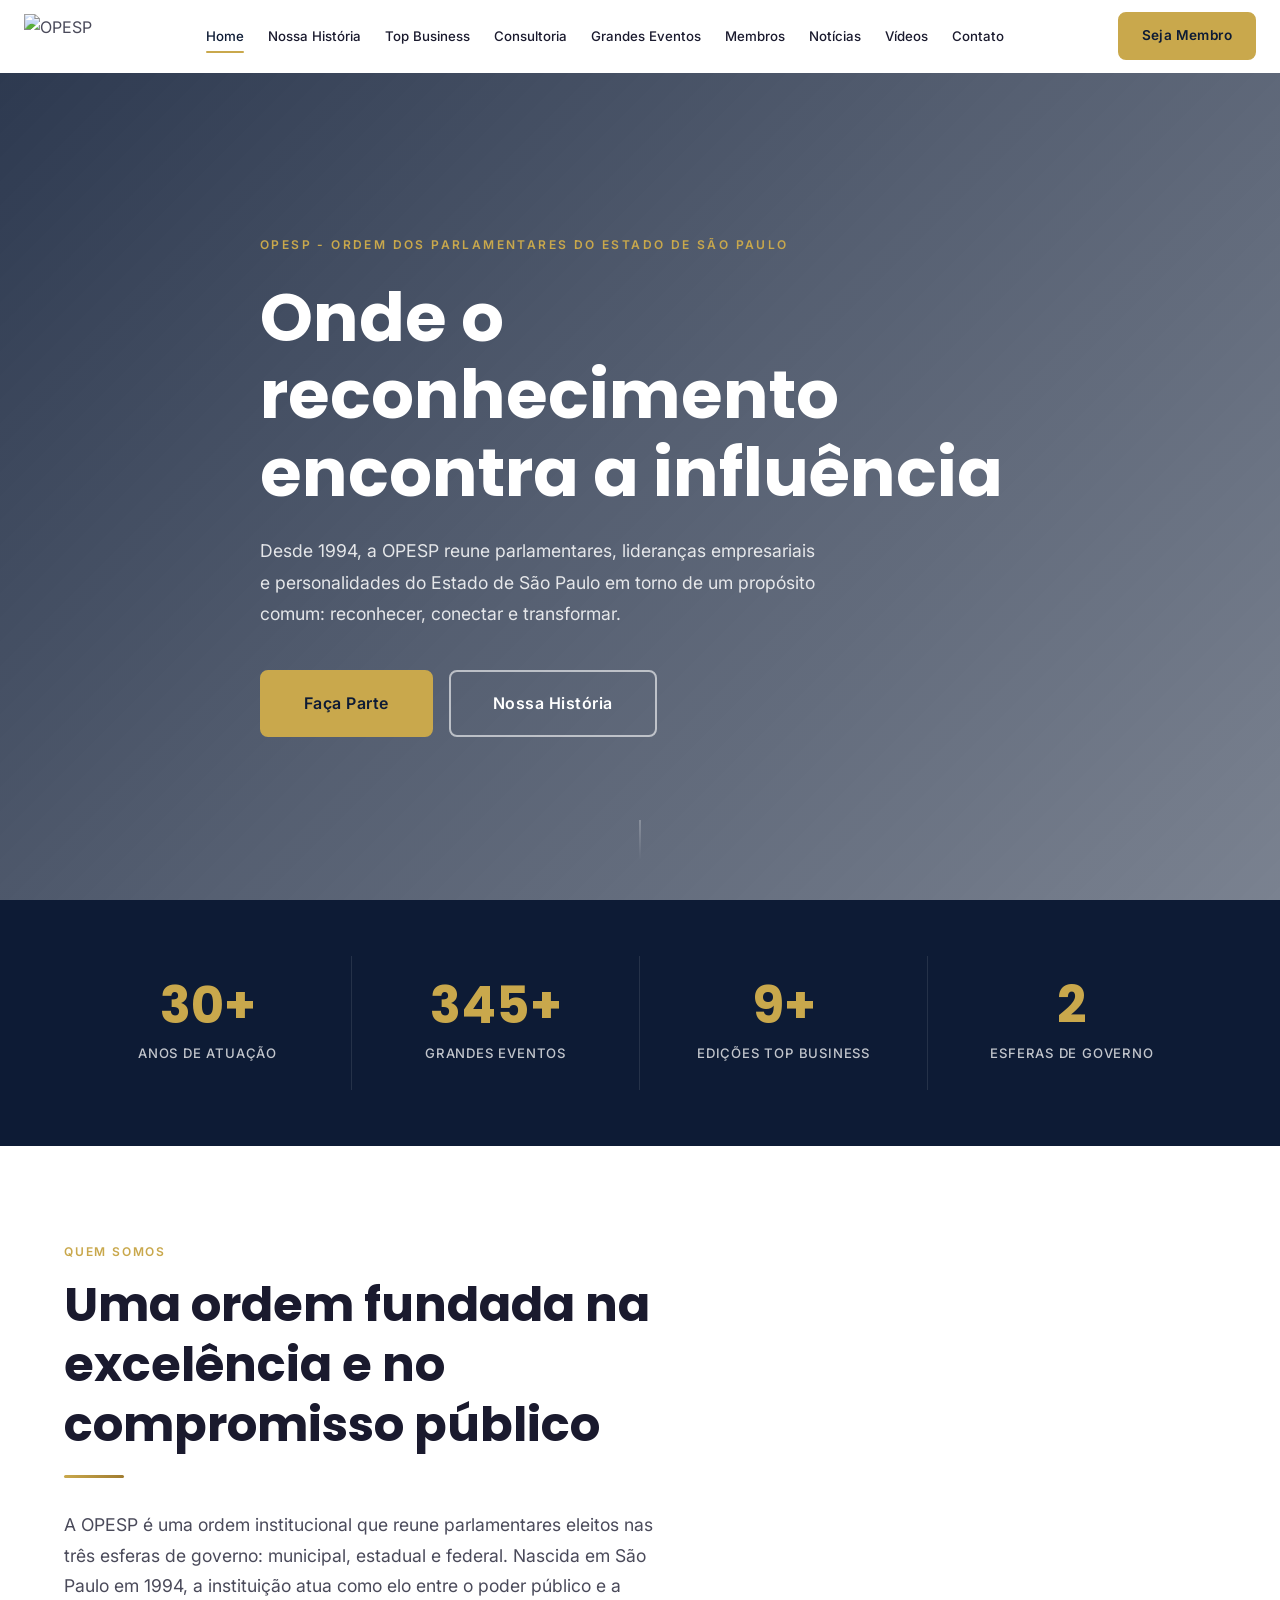
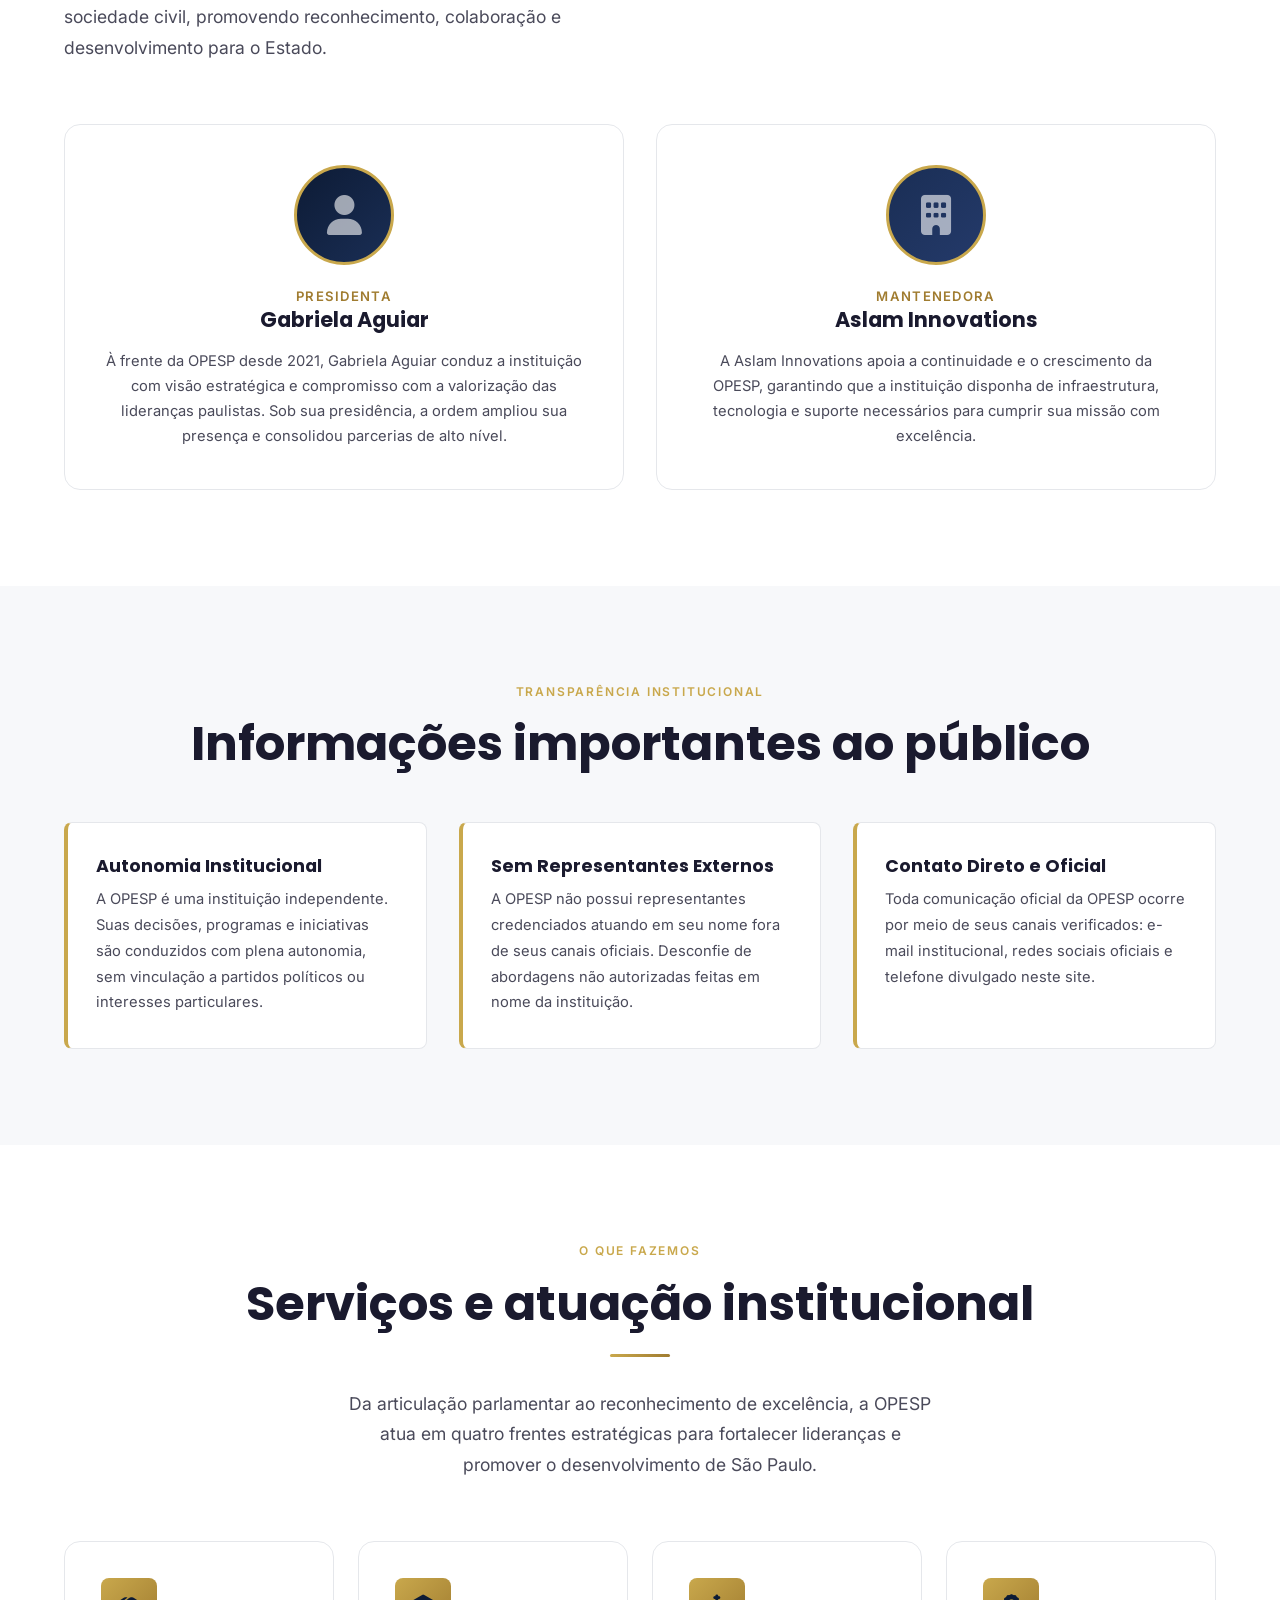
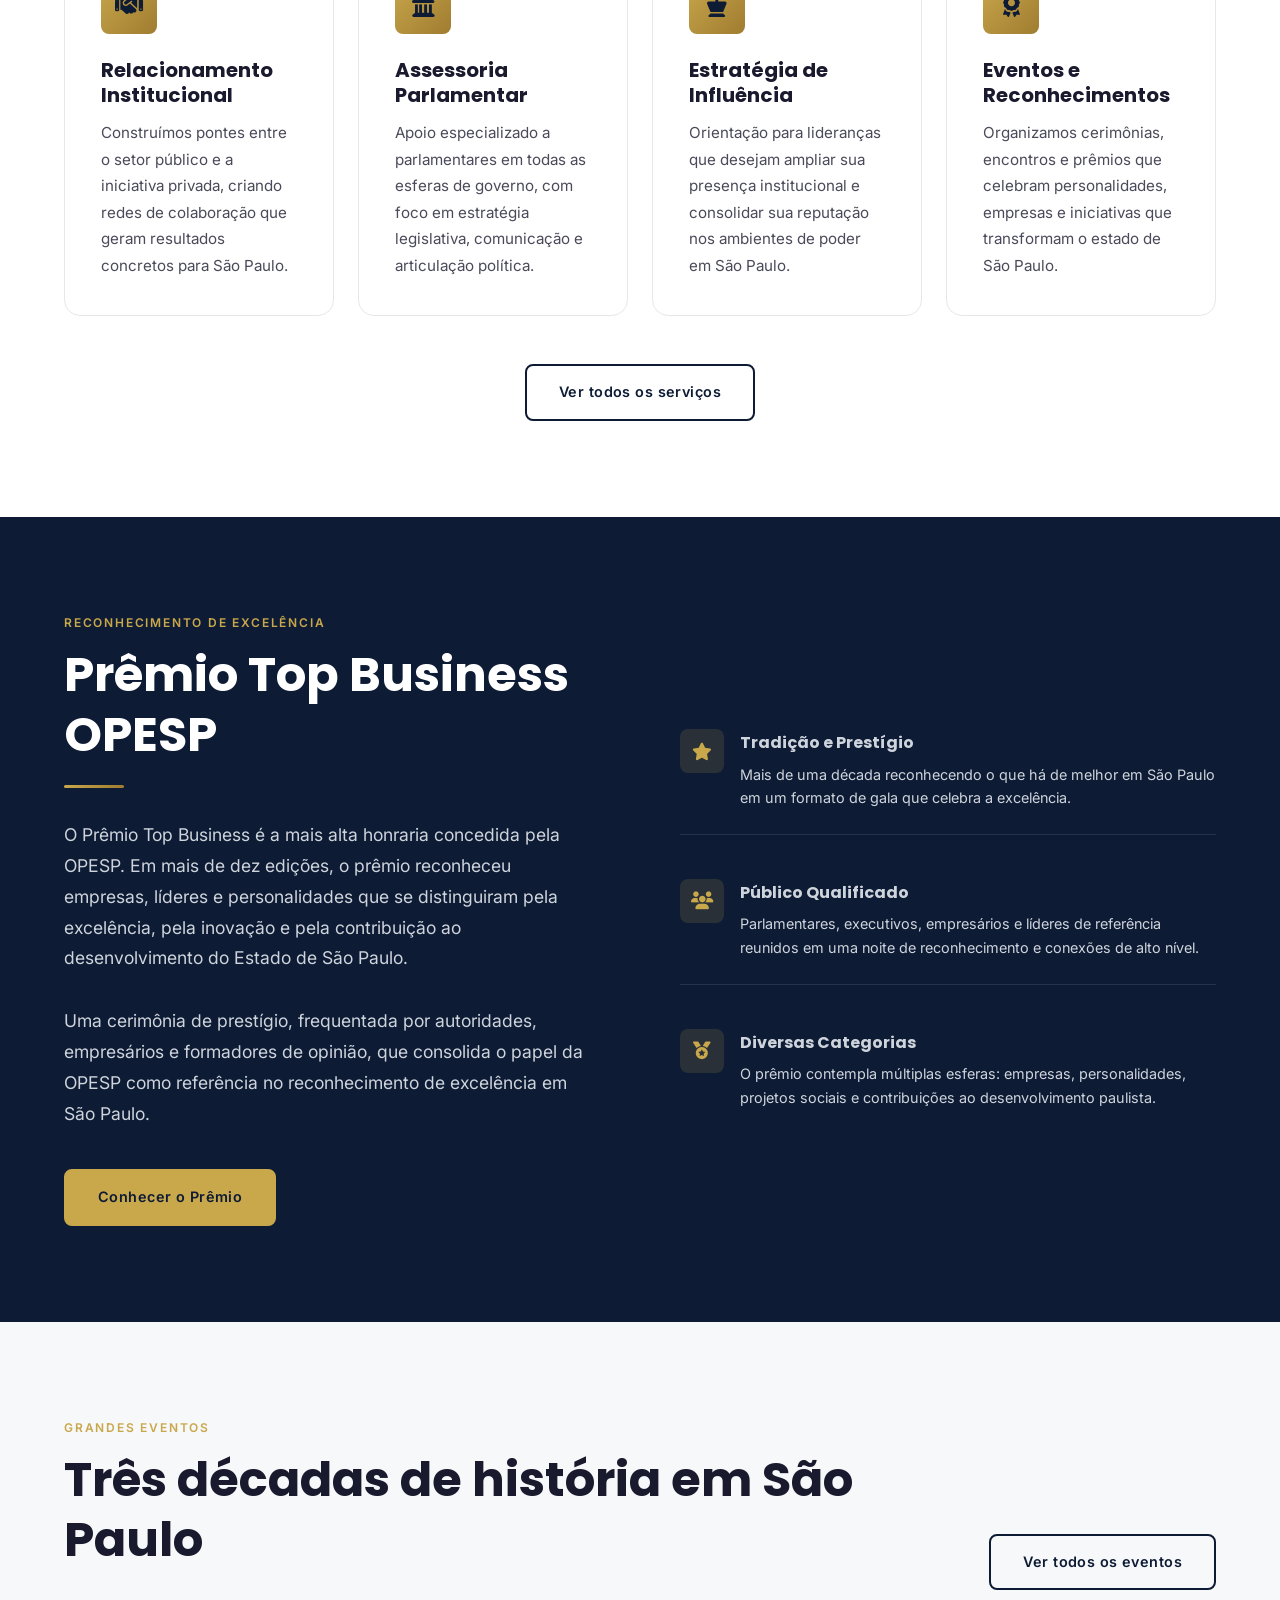
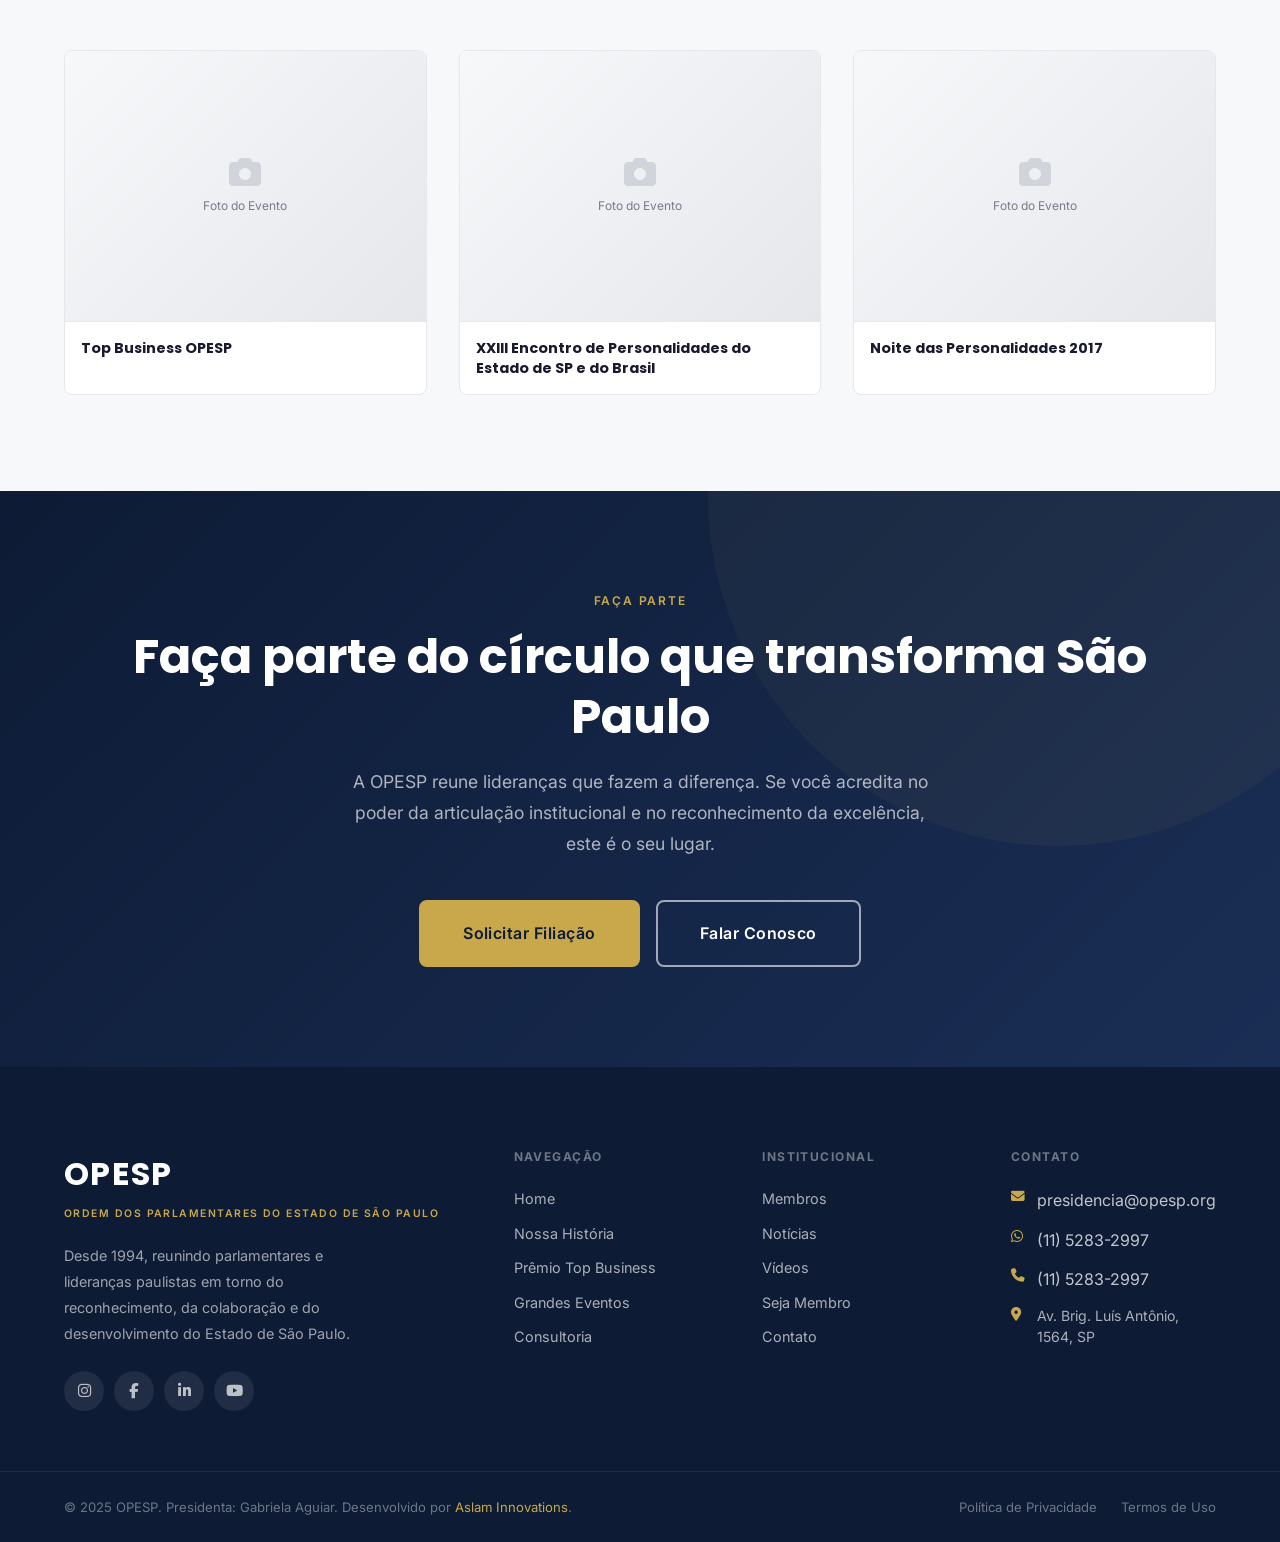
==== commit 0c1c0529: "Apply comprehensive HTML updates across all pages - Replace Playfair Display font with Poppins in al" ====
--- a/index.html
+++ b/index.html
@@ -7,7 +7,9 @@
   <meta name="description" content="A OPESP reune parlamentares e lideranças do Estado de São Paulo desde 1994. Três décadas de atuação institucional, reconhecimento e influência." />
   <link rel="preconnect" href="https://fonts.googleapis.com" />
   <link rel="preconnect" href="https://fonts.gstatic.com" crossorigin />
-  <link href="https://fonts.googleapis.com/css2?family=Playfair+Display:wght@400;600;700&family=Inter:wght@300;400;500;600&display=swap" rel="stylesheet" />
+  <link href="https://fonts.googleapis.com/css2?family=Poppins:wght@300;400;500;600;700&family=Inter:wght@300;400;500;600;700&display=swap" rel="stylesheet" />
+  <link rel="icon" type="image/x-icon" href="images/favicon.ico" />
+  <link rel="icon" type="image/png" href="images/favicon.png" />
   <link rel="stylesheet" href="https://cdnjs.cloudflare.com/ajax/libs/font-awesome/6.5.0/css/all.min.css" />
   <link rel="stylesheet" href="css/styles.css" />
 </head>
@@ -17,10 +19,7 @@
   <nav class="navbar" id="navbar" role="navigation" aria-label="Navegação principal">
     <div class="navbar-inner">
       <a href="index.html" class="navbar-logo" aria-label="OPESP - Página inicial">
-        <div class="navbar-logo-badge">
-          <span class="navbar-logo-text">OPESP</span>
-          <span class="navbar-logo-sub">Estado de São Paulo</span>
-        </div>
+        <img src="images/logo.png" alt="OPESP" class="nav__logo-img" />
       </a>
       <div class="navbar-links">
         <a href="index.html" class="active">Home</a>
@@ -31,7 +30,6 @@
         <a href="membros.html">Membros</a>
         <a href="noticias.html">Notícias</a>
         <a href="videos.html">Vídeos</a>
-        <a href="parcerias.html">Parcerias</a>
         <a href="contato.html">Contato</a>
       </div>
       <div class="navbar-actions">
@@ -53,14 +51,13 @@
     <a href="membros.html">Membros</a>
     <a href="noticias.html">Notícias</a>
     <a href="videos.html">Vídeos</a>
-    <a href="parcerias.html">Parcerias</a>
     <a href="contato.html">Contato</a>
     <a href="seja-membro.html" class="btn btn-gold">Seja Membro</a>
   </div>
 
   <!-- HERO -->
   <section class="hero" aria-label="Apresentação">
-    <div class="hero-bg" style="background-image: url('https://images.unsplash.com/photo-1543059080-f9b1272213d1?w=1920&q=80');"></div>
+    <div class="hero-bg" style="background-image: url('images/hero-estaiada.jpg'), url('https://images.unsplash.com/photo-1543059080-f9b1272213d1?w=1920&q=80');"></div>
     <div class="hero-overlay"></div>
     <div class="container hero-content">
       <span class="hero-eyebrow">OPESP - Ordem dos Parlamentares do Estado de São Paulo</span>
@@ -340,7 +337,6 @@
             <a href="membros.html">Membros</a>
             <a href="noticias.html">Notícias</a>
             <a href="videos.html">Vídeos</a>
-            <a href="parcerias.html">Parcerias</a>
             <a href="seja-membro.html">Seja Membro</a>
             <a href="contato.html">Contato</a>
           </div>
@@ -350,15 +346,19 @@
           <div class="footer-contact-info">
             <div class="footer-contact-item">
               <i class="fa-solid fa-envelope"></i>
-              <span>contato@opesp.org.br</span>
+              <a href="mailto:presidencia@opesp.org" style="color:inherit;">presidencia@opesp.org</a>
             </div>
             <div class="footer-contact-item">
               <i class="fa-brands fa-whatsapp"></i>
-              <span>WhatsApp disponível</span>
+              <a href="https://wa.me/551152832997" target="_blank" rel="noopener" style="color:inherit;">(11) 5283-2997</a>
+            </div>
+            <div class="footer-contact-item">
+              <i class="fa-solid fa-phone"></i>
+              <a href="tel:+551152832997" style="color:inherit;">(11) 5283-2997</a>
             </div>
             <div class="footer-contact-item">
               <i class="fa-solid fa-location-dot"></i>
-              <span>São Paulo, SP</span>
+              <span>Av. Brig. Luís Antônio, 1564, SP</span>
             </div>
           </div>
         </div>
--- a/css/styles.css
+++ b/css/styles.css
@@ -25,7 +25,8 @@
   --section-dark: #0D1B35;
   --section-dark-text: #F1F5F9;
 
-  --font-serif: 'Playfair Display', Georgia, serif;
+  --font-display: 'Poppins', Arial, sans-serif;
+  --font-body: 'Inter', Arial, sans-serif;
   --font-sans: 'Inter', -apple-system, BlinkMacSystemFont, sans-serif;
 
   --radius: 8px;
@@ -80,7 +81,7 @@
 }
 
 h1, h2, h3, h4, h5, h6 {
-  font-family: var(--font-serif);
+  font-family: var(--font-display);
   color: var(--text-dark);
   line-height: 1.25;
   font-weight: 700;
@@ -121,7 +122,7 @@
 }
 
 .section-title {
-  font-family: var(--font-serif);
+  font-family: var(--font-display);
   font-size: clamp(2rem, 4vw, 3rem);
   font-weight: 700;
   color: var(--text-dark);
@@ -272,8 +273,14 @@
   text-decoration: none;
 }
 
+.nav__logo-img {
+  height: 45px;
+  width: auto;
+  display: block;
+}
+
 .navbar-logo-text {
-  font-family: var(--font-serif);
+  font-family: var(--font-display);
   font-size: 1.75rem;
   font-weight: 700;
   color: var(--navy);
@@ -471,7 +478,7 @@
 }
 
 .hero-title {
-  font-family: var(--font-serif);
+  font-family: var(--font-display);
   font-size: clamp(2.4rem, 5.5vw, 4.2rem);
   font-weight: 700;
   color: #FFFFFF;
@@ -547,7 +554,7 @@
 }
 
 .stat-number {
-  font-family: var(--font-serif);
+  font-family: var(--font-display);
   font-size: clamp(2.2rem, 4vw, 3.2rem);
   font-weight: 700;
   color: var(--gold);
@@ -629,7 +636,7 @@
 }
 
 .card-title {
-  font-family: var(--font-serif);
+  font-family: var(--font-display);
   font-size: 1.25rem;
   font-weight: 700;
   color: var(--text-dark);
@@ -675,7 +682,7 @@
 }
 
 .profile-name {
-  font-family: var(--font-serif);
+  font-family: var(--font-display);
   font-size: 1.3rem;
   font-weight: 700;
   color: var(--text-dark);
@@ -724,43 +731,48 @@
 .timeline-section {
   padding: 96px 0;
   background: var(--bg-light);
-  overflow: hidden;
 }
 
 .timeline-wrapper {
+  padding: 40px 0 20px;
+}
+
+.timeline-track {
+  display: none;
+}
+
+.timeline-track-fill {
+  display: none;
+}
+
+.timeline-items {
+  display: grid;
+  grid-template-columns: repeat(4, 1fr);
+  gap: 1.5rem;
+  width: 100%;
   position: relative;
-  padding: 60px 0 20px;
-}
-
-.timeline-track {
+  z-index: 1;
+}
+
+.timeline-items::before {
+  content: '';
   position: absolute;
-  top: 60px;
+  top: 50%;
   left: 0;
   right: 0;
   height: 2px;
-  background: var(--border-dark);
+  background: linear-gradient(to right, var(--gold), var(--gold-dark));
+  transform: translateY(-50%);
   z-index: 0;
 }
 
-.timeline-track-fill {
-  height: 100%;
-  background: linear-gradient(to right, var(--gold), var(--gold-dark));
-  width: 100%;
-}
-
-.timeline-items {
-  display: grid;
-  grid-template-columns: repeat(4, 1fr);
-  gap: 0;
-  position: relative;
-  z-index: 1;
-}
-
 .timeline-item {
   display: flex;
   flex-direction: column;
   align-items: center;
-  padding: 0 16px;
+  padding: 0;
+  min-width: unset;
+  justify-content: flex-start;
 }
 
 .timeline-dot-wrapper {
@@ -770,7 +782,8 @@
   justify-content: center;
   width: 52px;
   height: 52px;
-  margin-bottom: 24px;
+  margin: 1rem 0;
+  flex-shrink: 0;
 }
 
 .timeline-dot {
@@ -790,8 +803,8 @@
 }
 
 .timeline-year {
-  font-family: var(--font-serif);
-  font-size: 1.5rem;
+  font-family: var(--font-display);
+  font-size: 1.2rem;
   font-weight: 700;
   color: var(--gold-dark);
   margin-bottom: 4px;
@@ -802,10 +815,12 @@
   background: var(--bg-white);
   border: 1px solid var(--border);
   border-radius: var(--radius-lg);
-  padding: 28px;
+  padding: 1rem;
   text-align: center;
   box-shadow: var(--shadow-sm);
   transition: transform var(--transition), box-shadow var(--transition);
+  font-size: 0.9rem;
+  width: 100%;
 }
 
 .timeline-item:hover .timeline-card {
@@ -814,7 +829,7 @@
 }
 
 .timeline-name {
-  font-family: var(--font-serif);
+  font-family: var(--font-display);
   font-size: 1.05rem;
   font-weight: 700;
   color: var(--text-dark);
@@ -854,8 +869,16 @@
    ============================================================ */
 .gallery-grid {
   display: grid;
-  grid-template-columns: repeat(4, 1fr);
-  gap: 20px;
+  grid-template-columns: repeat(5, 1fr);
+  gap: 16px;
+}
+
+.gallery-item__img {
+  width: 100%;
+  height: 200px;
+  object-fit: cover;
+  border-radius: 8px;
+  background: #F0F1F3;
 }
 
 .gallery-grid-3 {
@@ -960,7 +983,7 @@
 }
 
 .event-card-ph-title {
-  font-family: var(--font-serif);
+  font-family: var(--font-display);
   font-size: 0.9rem;
   font-weight: 700;
   color: var(--text-dark);
@@ -972,7 +995,8 @@
    ============================================================ */
 .page-banner {
   background: linear-gradient(135deg, var(--navy) 0%, var(--navy-mid) 100%);
-  padding: 120px 0 64px;
+  padding: 80px 0 30px;
+  min-height: unset;
   position: relative;
   overflow: hidden;
   margin-top: 72px;
@@ -1015,8 +1039,8 @@
 }
 
 .page-banner-title {
-  font-family: var(--font-serif);
-  font-size: clamp(2rem, 4vw, 3.2rem);
+  font-family: var(--font-display);
+  font-size: clamp(1.6rem, 3vw, 1.8rem);
   font-weight: 700;
   color: #FFFFFF;
   margin-bottom: 16px;
@@ -1073,7 +1097,7 @@
 }
 
 .notice-card-title {
-  font-family: var(--font-serif);
+  font-family: var(--font-display);
   font-size: 1.1rem;
   font-weight: 700;
   color: var(--text-dark);
@@ -1115,13 +1139,13 @@
   display: flex;
   align-items: center;
   justify-content: center;
-  font-family: var(--font-serif);
+  font-family: var(--font-display);
   font-size: 1rem;
   font-weight: 700;
 }
 
 .objective-content h4 {
-  font-family: var(--font-serif);
+  font-family: var(--font-display);
   font-size: 1.05rem;
   font-weight: 700;
   color: var(--text-dark);
@@ -1187,7 +1211,7 @@
 }
 
 .video-card-title {
-  font-family: var(--font-serif);
+  font-family: var(--font-display);
   font-size: 1.05rem;
   font-weight: 700;
   color: var(--text-dark);
@@ -1257,7 +1281,7 @@
 }
 
 .news-card-title {
-  font-family: var(--font-serif);
+  font-family: var(--font-display);
   font-size: 1.1rem;
   font-weight: 700;
   color: var(--text-dark);
@@ -1322,8 +1346,33 @@
   color: rgba(255,255,255,0.5);
 }
 
+.member-card__photo {
+  width: 90px;
+  height: 90px;
+  border-radius: 50%;
+  overflow: hidden;
+  margin: 0 auto 16px;
+  border: 2px solid var(--border);
+}
+
+.member-card__photo img {
+  width: 100%;
+  height: 100%;
+  object-fit: cover;
+}
+
+.member-card__badge {
+  font-size: 0.7rem;
+  font-weight: 600;
+  letter-spacing: 0.08em;
+  text-transform: uppercase;
+  color: var(--gold-dark);
+  display: block;
+  margin-bottom: 4px;
+}
+
 .member-name {
-  font-family: var(--font-serif);
+  font-family: var(--font-display);
   font-size: 1.05rem;
   font-weight: 700;
   color: var(--text-dark);
@@ -1652,7 +1701,7 @@
 }
 
 .award-feature-title {
-  font-family: var(--font-serif);
+  font-family: var(--font-display);
   font-size: 1rem;
   font-weight: 700;
   color: #fff;
@@ -1718,7 +1767,7 @@
 .footer-brand {}
 
 .footer-logo {
-  font-family: var(--font-serif);
+  font-family: var(--font-display);
   font-size: 2rem;
   font-weight: 700;
   color: #fff;
@@ -1943,7 +1992,7 @@
 }
 
 .service-number {
-  font-family: var(--font-serif);
+  font-family: var(--font-display);
   font-size: 4rem;
   font-weight: 700;
   color: var(--border);
@@ -2016,7 +2065,7 @@
 }
 
 .benefit-content h4 {
-  font-family: var(--font-serif);
+  font-family: var(--font-display);
   font-size: 1rem;
   font-weight: 700;
   color: var(--text-dark);
@@ -2056,11 +2105,6 @@
 
   .timeline-items {
     grid-template-columns: repeat(2, 1fr);
-    gap: 40px;
-  }
-
-  .timeline-track {
-    display: none;
   }
 }
 
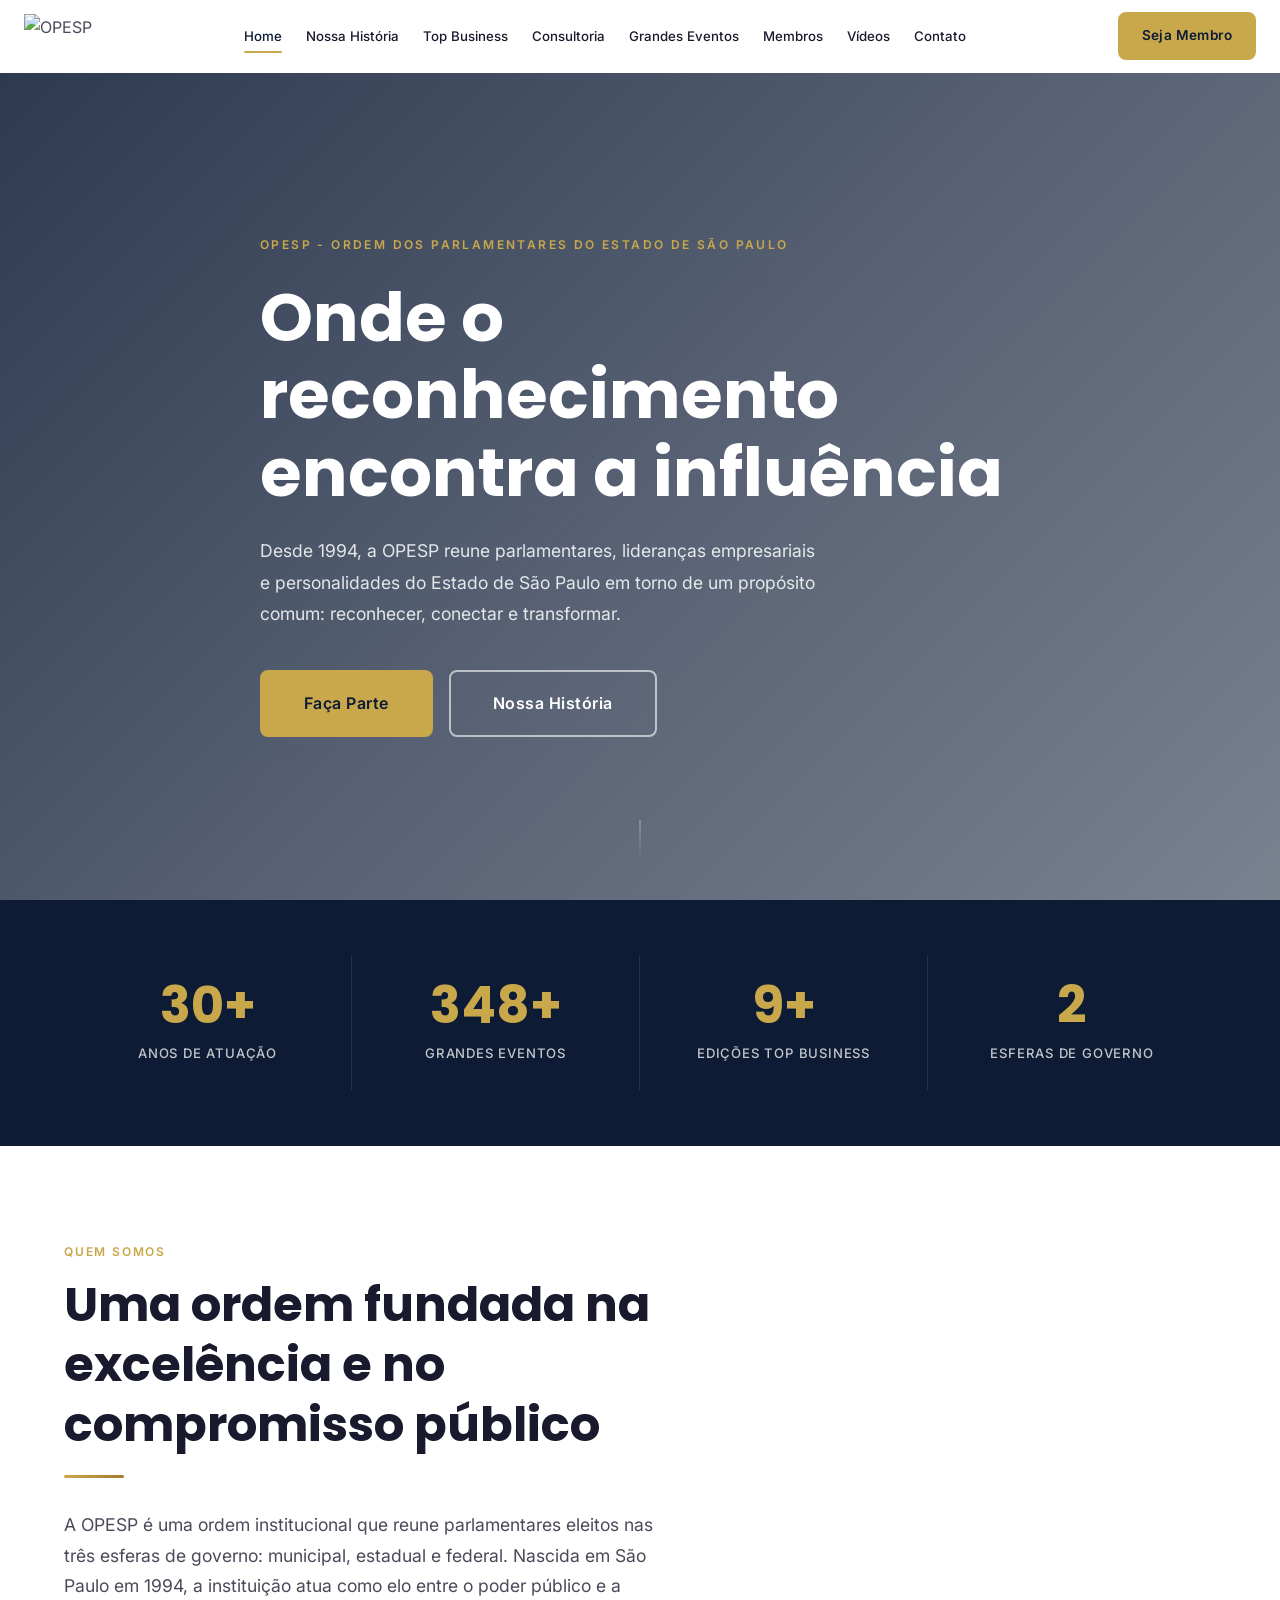
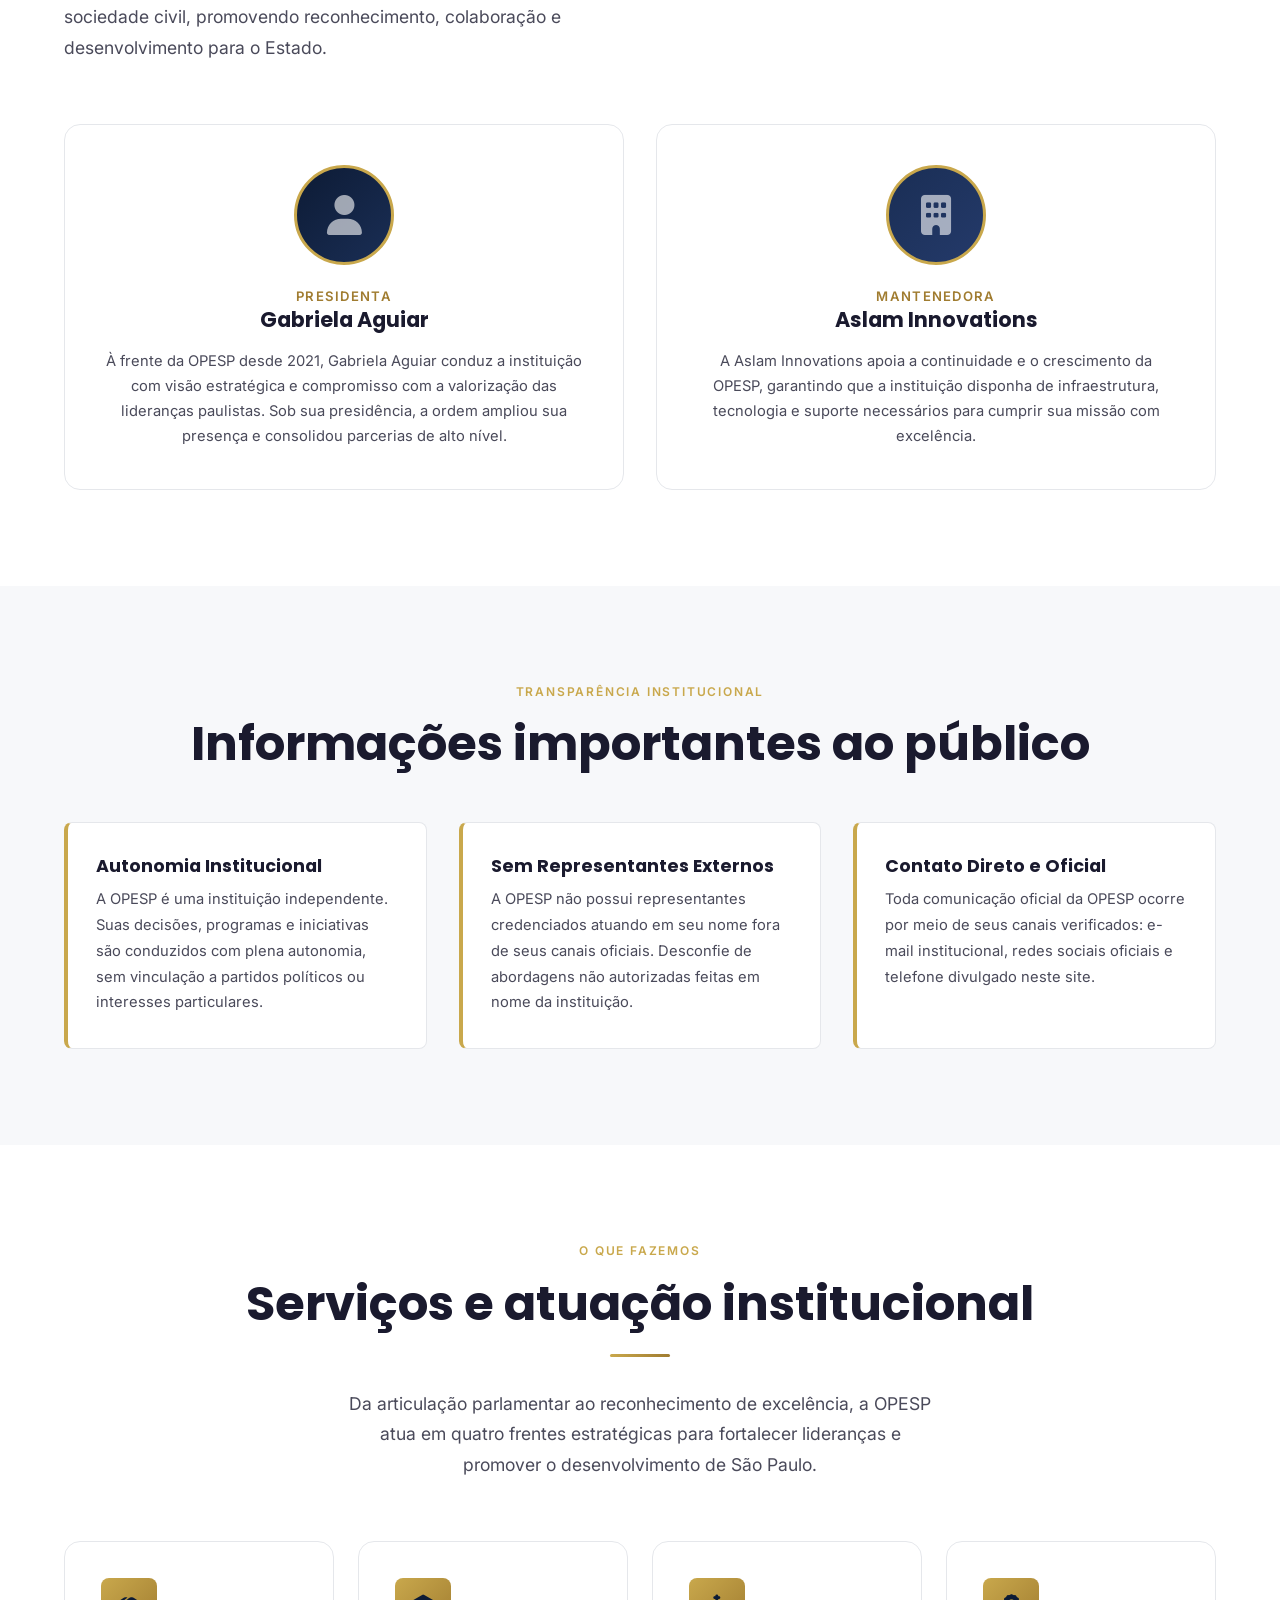
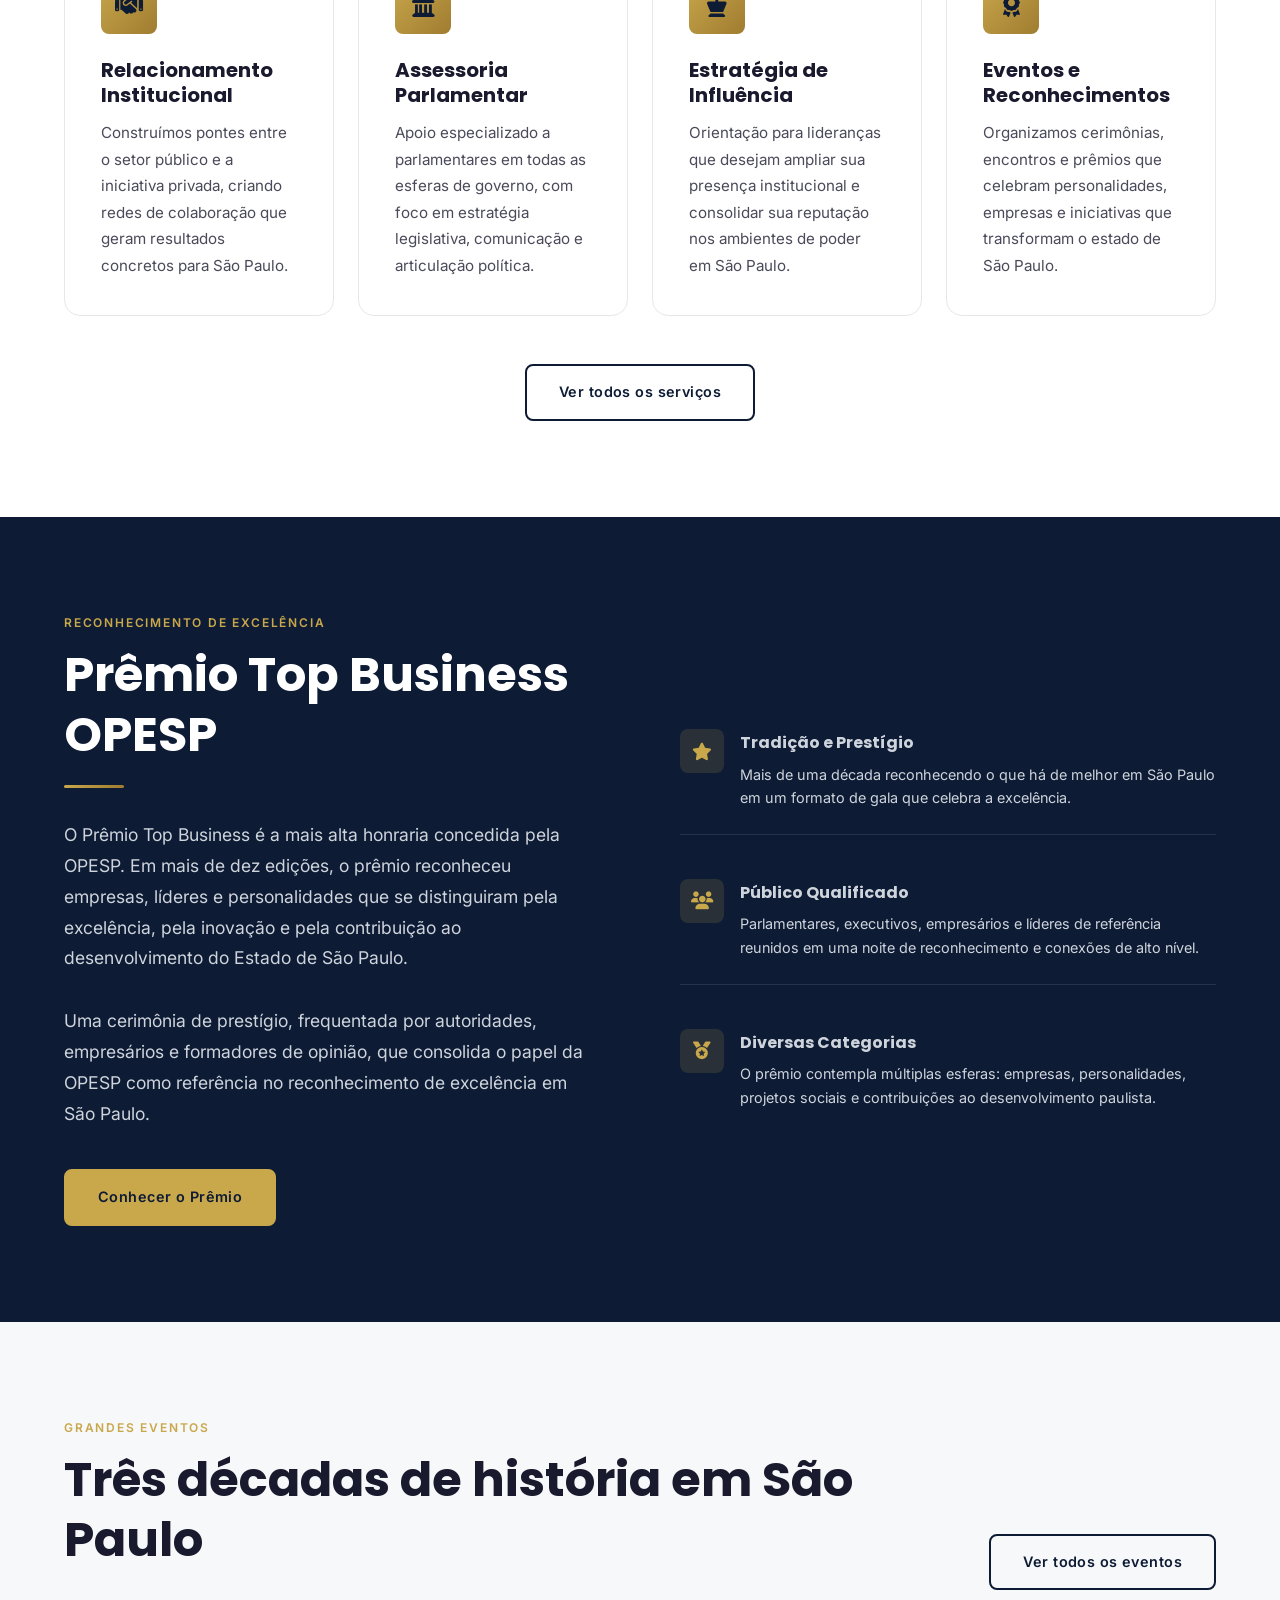
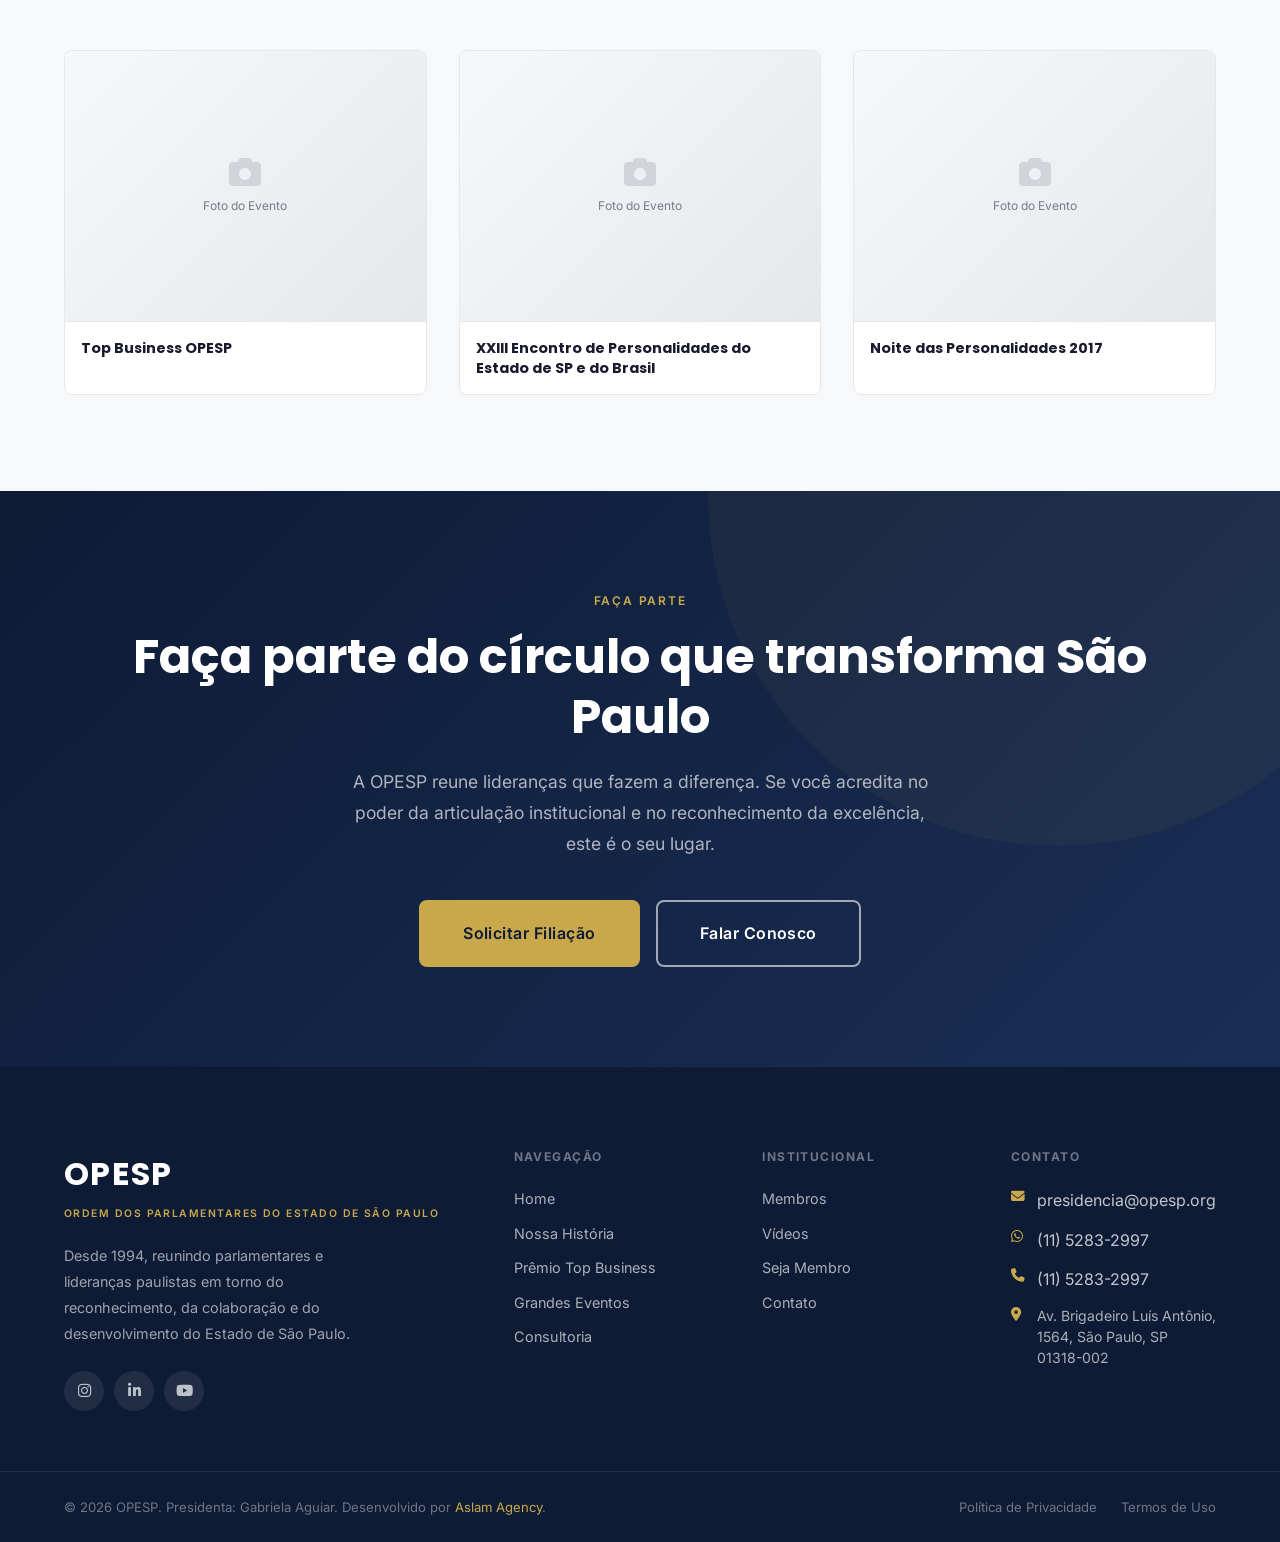
==== commit 3f3498c2: "AJUSTES FINAIS PARTE 2: remove noticias, 43 membros reais, footer atualizado, sem Facebook Agent-Log" ====
--- a/index.html
+++ b/index.html
@@ -28,7 +28,6 @@
         <a href="consultoria.html">Consultoria</a>
         <a href="eventos.html">Grandes Eventos</a>
         <a href="membros.html">Membros</a>
-        <a href="noticias.html">Notícias</a>
         <a href="videos.html">Vídeos</a>
         <a href="contato.html">Contato</a>
       </div>
@@ -49,7 +48,6 @@
     <a href="consultoria.html">Consultoria</a>
     <a href="eventos.html">Grandes Eventos</a>
     <a href="membros.html">Membros</a>
-    <a href="noticias.html">Notícias</a>
     <a href="videos.html">Vídeos</a>
     <a href="contato.html">Contato</a>
     <a href="seja-membro.html" class="btn btn-gold">Seja Membro</a>
@@ -315,10 +313,9 @@
             Desde 1994, reunindo parlamentares e lideranças paulistas em torno do reconhecimento, da colaboração e do desenvolvimento do Estado de São Paulo.
           </p>
           <div class="footer-social">
-            <a href="#" aria-label="Instagram"><i class="fa-brands fa-instagram"></i></a>
-            <a href="#" aria-label="Facebook"><i class="fa-brands fa-facebook-f"></i></a>
-            <a href="#" aria-label="LinkedIn"><i class="fa-brands fa-linkedin-in"></i></a>
-            <a href="#" aria-label="YouTube"><i class="fa-brands fa-youtube"></i></a>
+            <a href="https://www.instagram.com/ordemdosparlamentaressp" target="_blank" rel="noopener" aria-label="Instagram"><i class="fa-brands fa-instagram"></i></a>
+            <a href="https://www.linkedin.com/company/opesp/" target="_blank" rel="noopener" aria-label="LinkedIn"><i class="fa-brands fa-linkedin-in"></i></a>
+            <a href="https://www.youtube.com/@ORDEMDOSPARLAMENTARESDESP" target="_blank" rel="noopener" aria-label="YouTube"><i class="fa-brands fa-youtube"></i></a>
           </div>
         </div>
         <div>
@@ -335,7 +332,6 @@
           <p class="footer-col-title">Institucional</p>
           <div class="footer-links">
             <a href="membros.html">Membros</a>
-            <a href="noticias.html">Notícias</a>
             <a href="videos.html">Vídeos</a>
             <a href="seja-membro.html">Seja Membro</a>
             <a href="contato.html">Contato</a>
@@ -358,7 +354,7 @@
             </div>
             <div class="footer-contact-item">
               <i class="fa-solid fa-location-dot"></i>
-              <span>Av. Brig. Luís Antônio, 1564, SP</span>
+              <span>Av. Brigadeiro Luís Antônio, 1564, São Paulo, SP 01318-002</span>
             </div>
           </div>
         </div>
@@ -368,7 +364,7 @@
       <div class="container">
         <div class="footer-bottom-inner">
           <p class="footer-copyright">
-            &copy; 2025 OPESP. Presidenta: Gabriela Aguiar. Desenvolvido por <a href="#">Aslam Innovations</a>.
+            &copy; 2026 OPESP. Presidenta: Gabriela Aguiar. Desenvolvido por <a href="https://aslam.agency/" target="_blank" rel="noopener">Aslam Agency</a>.
           </p>
           <div class="footer-legal">
             <a href="#">Política de Privacidade</a>
--- a/css/styles.css
+++ b/css/styles.css
@@ -52,7 +52,7 @@
 }
 
 body {
-  font-family: var(--font-sans);
+  font-family: var(--font-body);
   font-size: 1rem;
   line-height: 1.7;
   color: var(--text-body);
@@ -754,17 +754,6 @@
   z-index: 1;
 }
 
-.timeline-items::before {
-  content: '';
-  position: absolute;
-  top: 50%;
-  left: 0;
-  right: 0;
-  height: 2px;
-  background: linear-gradient(to right, var(--gold), var(--gold-dark));
-  transform: translateY(-50%);
-  z-index: 0;
-}
 
 .timeline-item {
   display: flex;
@@ -879,6 +868,22 @@
   object-fit: cover;
   border-radius: 8px;
   background: #F0F1F3;
+}
+
+.evento-section,
+.edicao-section {
+  margin-bottom: 3rem;
+}
+
+.evento-title,
+.edicao-title {
+  font-family: var(--font-display);
+  font-size: 1.2rem;
+  font-weight: 700;
+  color: var(--text-dark);
+  margin-bottom: 1rem;
+  padding-bottom: 0.5rem;
+  border-bottom: 2px solid var(--gold);
 }
 
 .gallery-grid-3 {
@@ -1361,6 +1366,18 @@
   object-fit: cover;
 }
 
+.member-card__photo.no-photo {
+  background: var(--navy);
+  display: flex;
+  align-items: center;
+  justify-content: center;
+  color: var(--gold);
+  font-size: 1.5rem;
+  font-weight: 700;
+  font-family: var(--font-display);
+  overflow: visible;
+}
+
 .member-card__badge {
   font-size: 0.7rem;
   font-weight: 600;
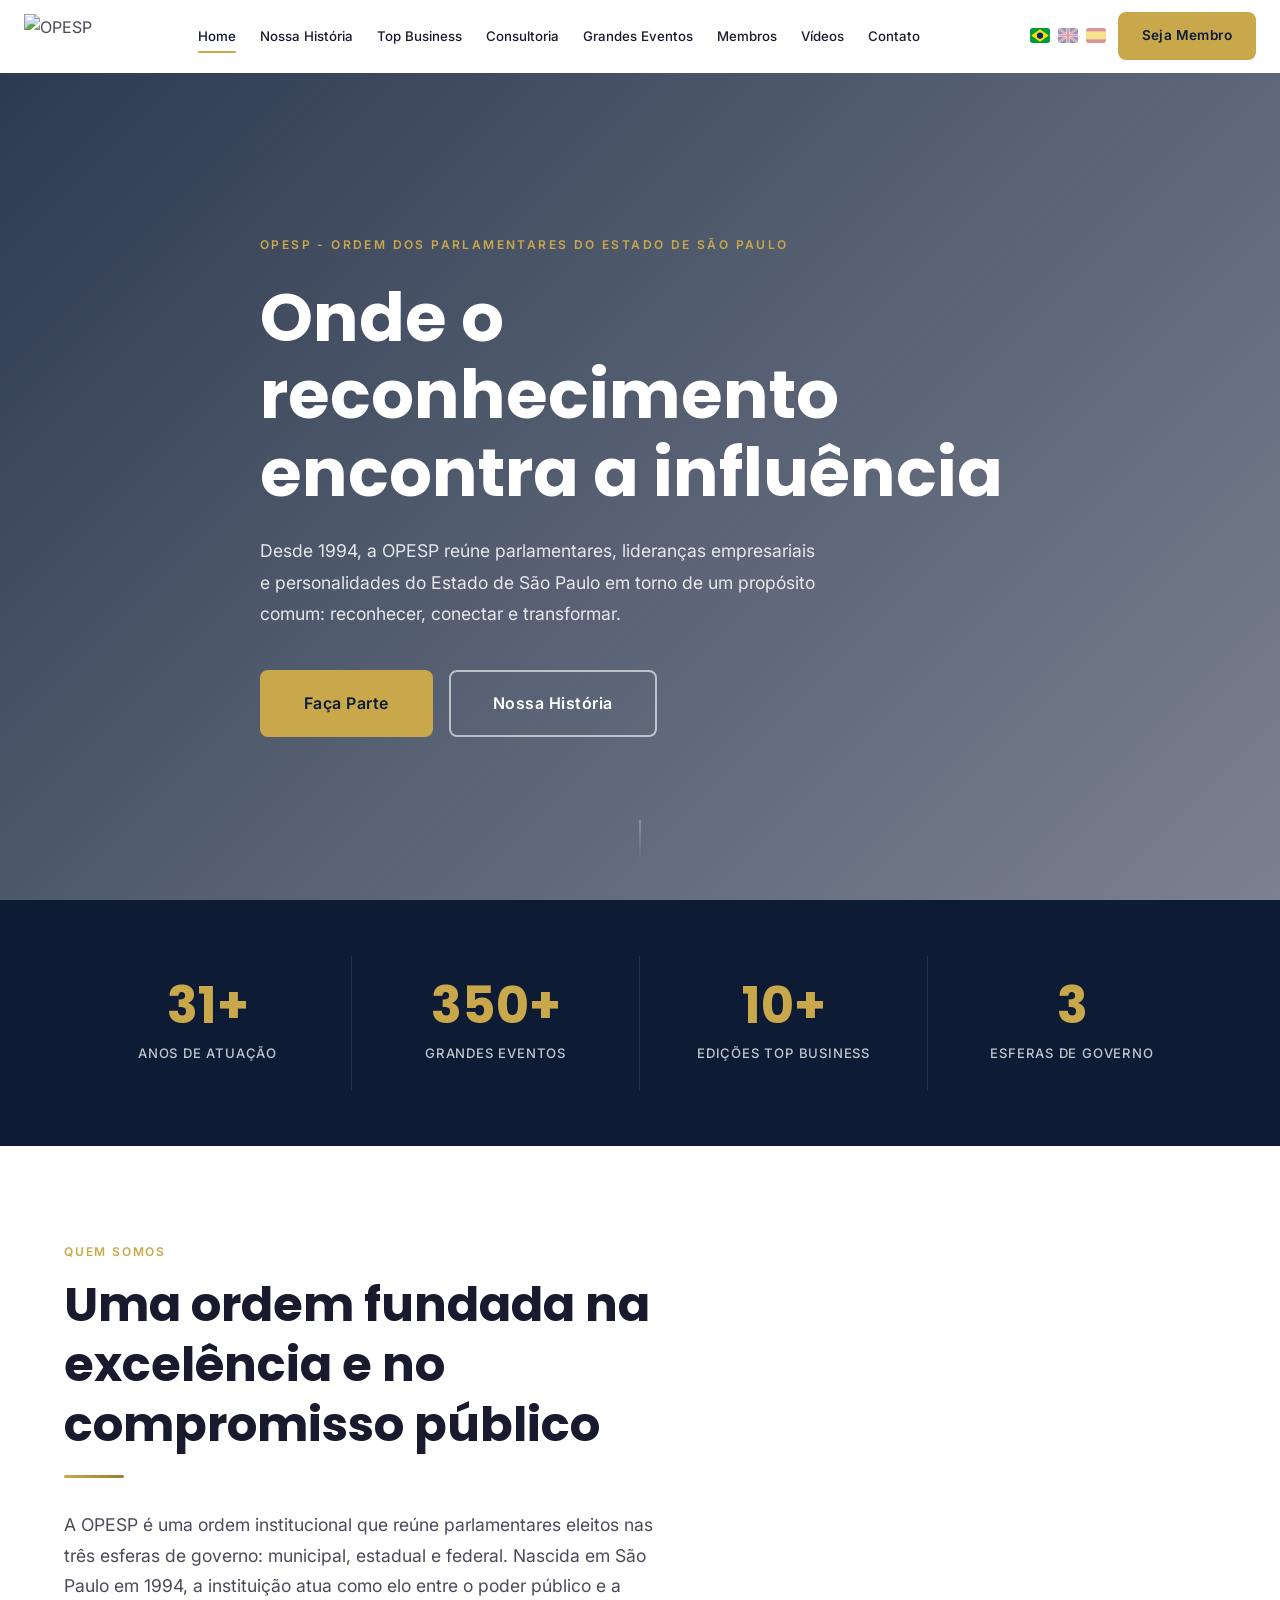
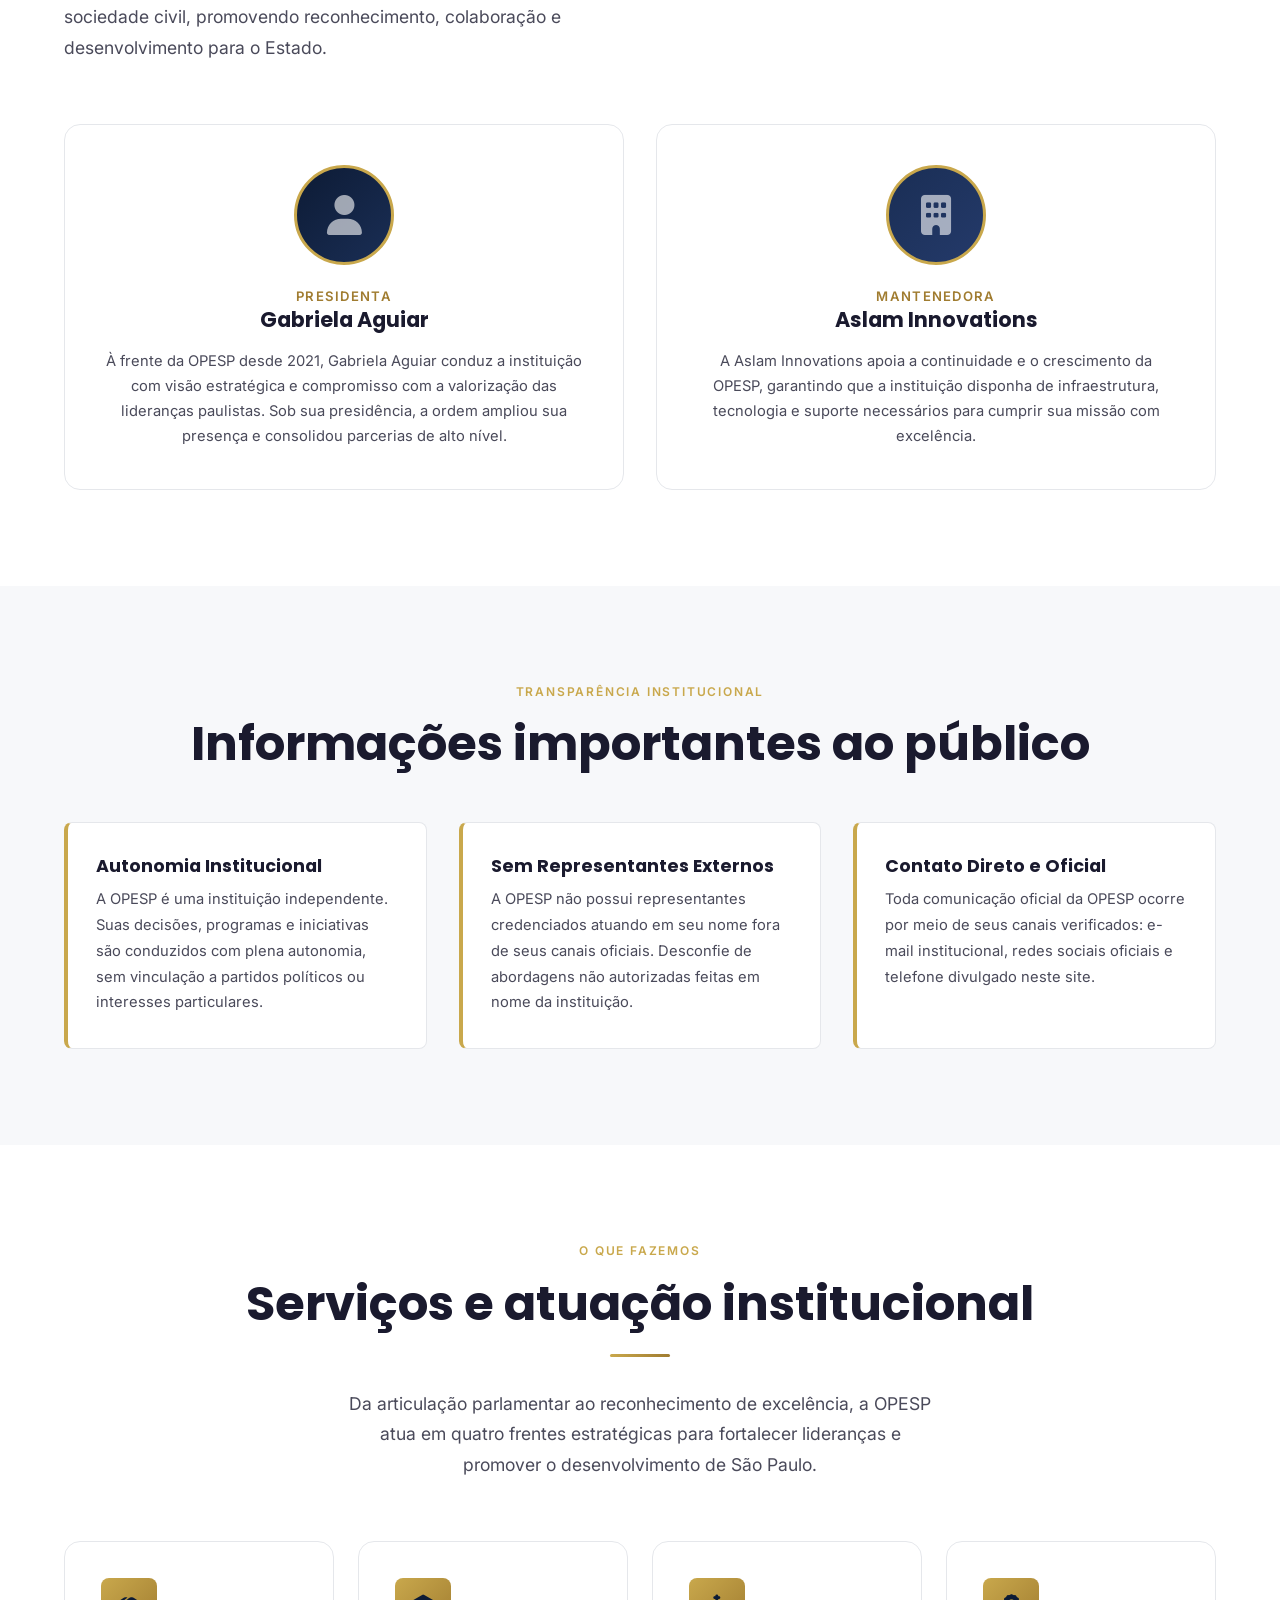
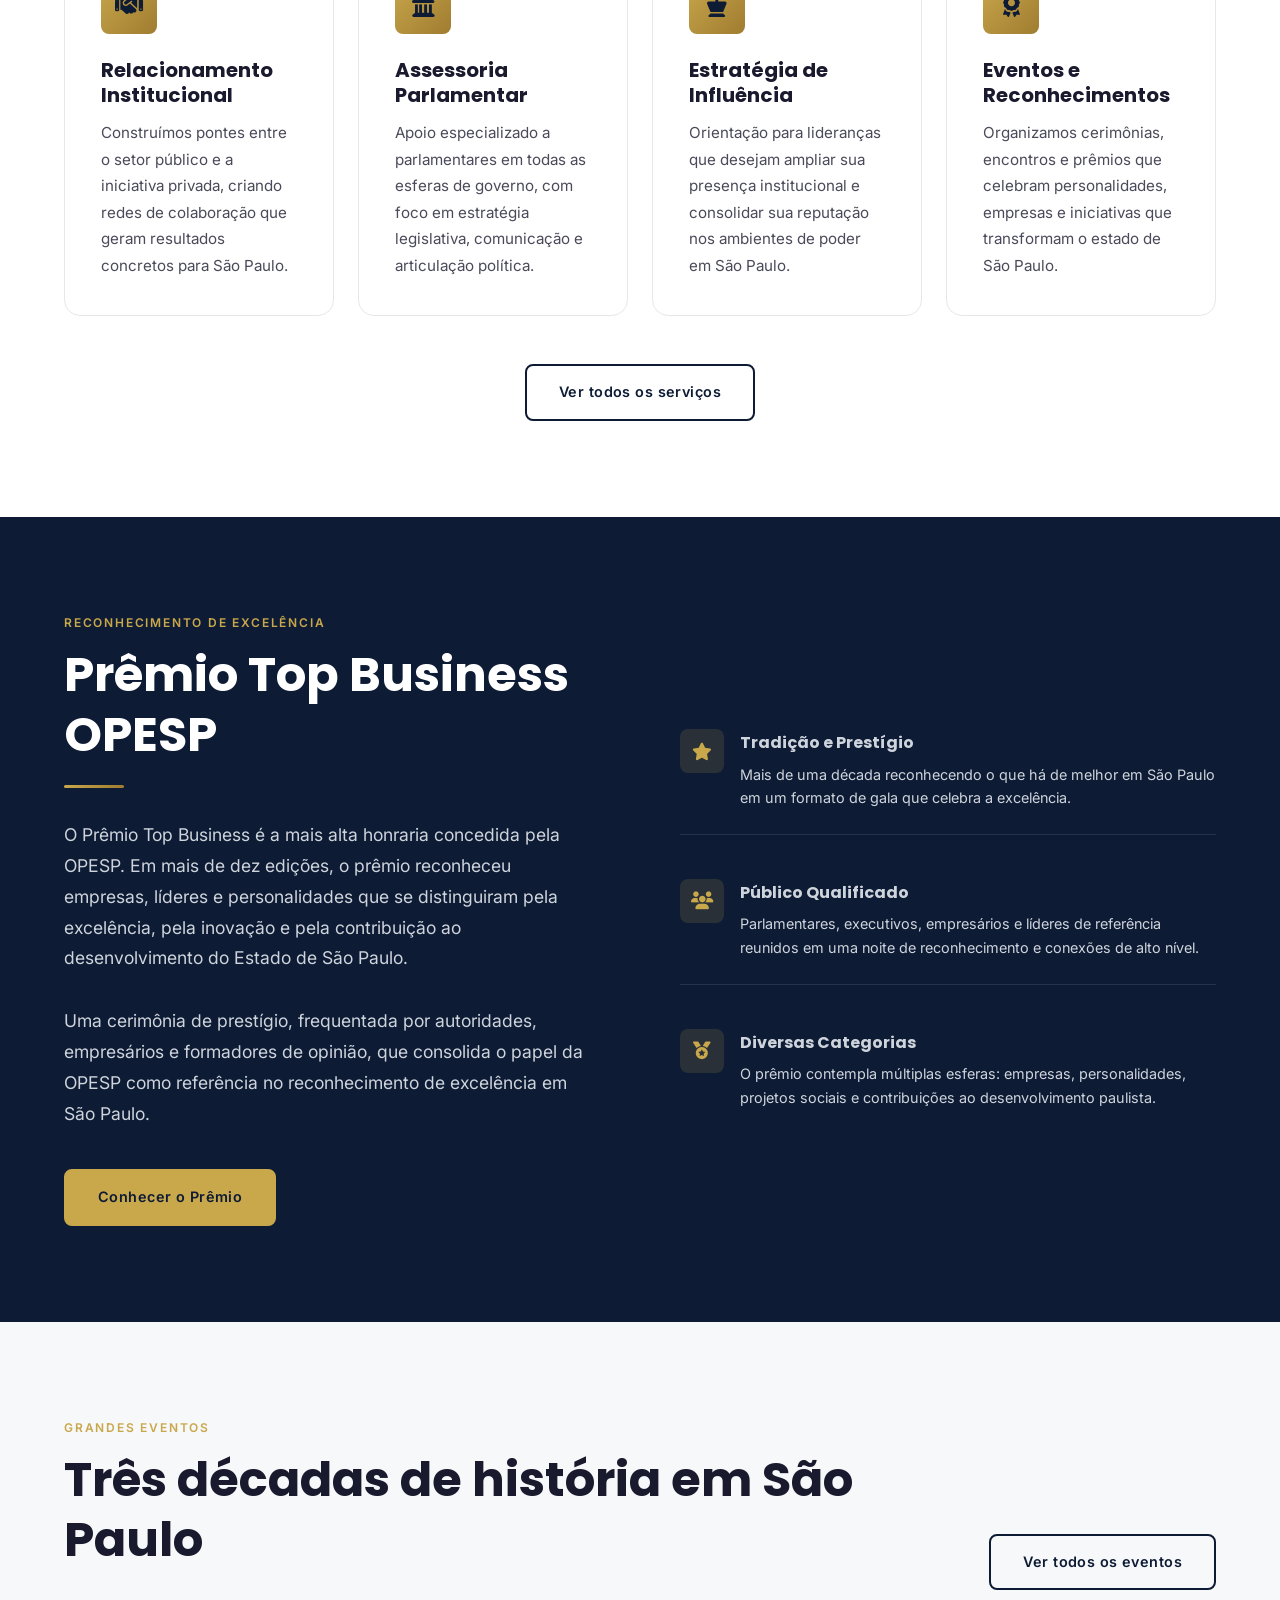
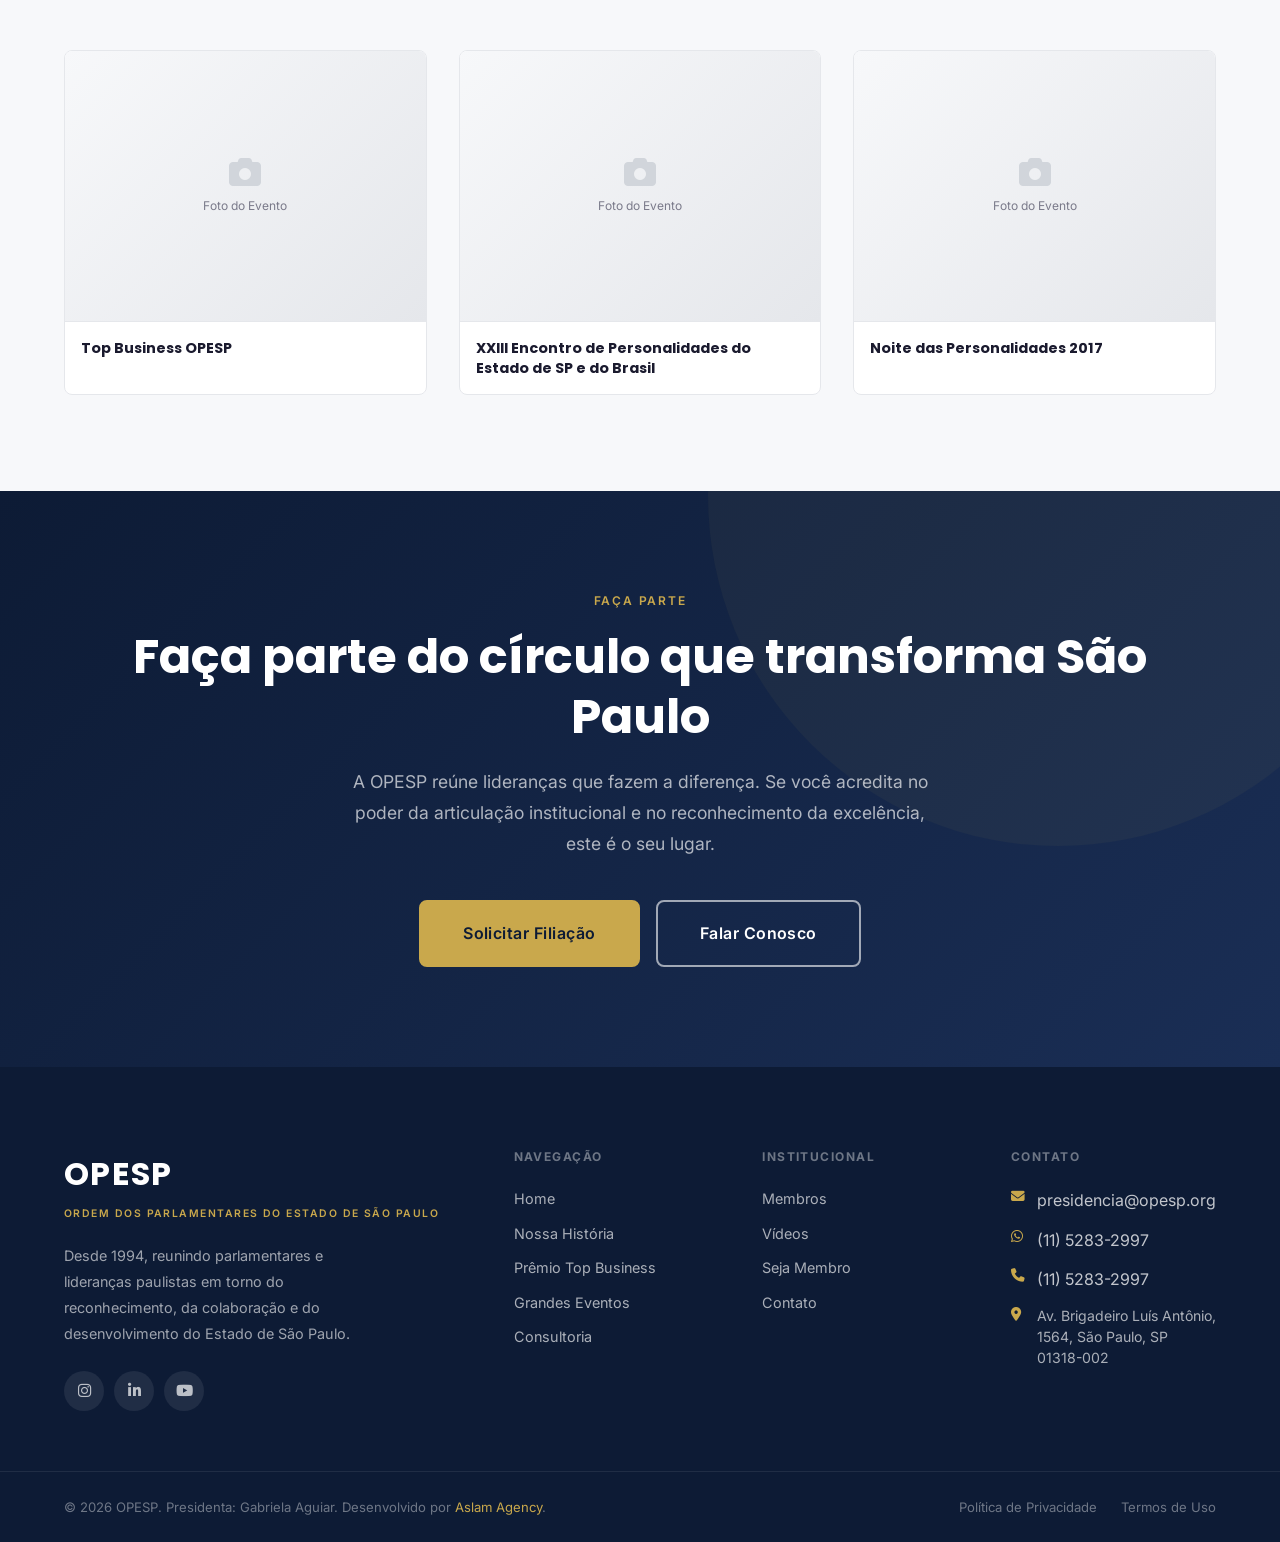
==== commit 821e990f: "Add lang-switcher flags, fix member cards 3-line layout, fix punctuation Agent-Logs-Url: https://git" ====
--- a/index.html
+++ b/index.html
@@ -4,7 +4,7 @@
   <meta charset="UTF-8" />
   <meta name="viewport" content="width=device-width, initial-scale=1.0" />
   <title>OPESP - Ordem dos Parlamentares do Estado de São Paulo</title>
-  <meta name="description" content="A OPESP reune parlamentares e lideranças do Estado de São Paulo desde 1994. Três décadas de atuação institucional, reconhecimento e influência." />
+  <meta name="description" content="A OPESP reúne parlamentares e lideranças do Estado de São Paulo desde 1994. Três décadas de atuação institucional, reconhecimento e influência." />
   <link rel="preconnect" href="https://fonts.googleapis.com" />
   <link rel="preconnect" href="https://fonts.gstatic.com" crossorigin />
   <link href="https://fonts.googleapis.com/css2?family=Poppins:wght@300;400;500;600;700&family=Inter:wght@300;400;500;600;700&display=swap" rel="stylesheet" />
@@ -32,6 +32,17 @@
         <a href="contato.html">Contato</a>
       </div>
       <div class="navbar-actions">
+        <div class="lang-switcher">
+          <a href="#" class="lang-switcher__item active" data-lang="pt" title="Português" onclick="setLang(this); return false;">
+            <svg class="lang-flag" viewBox="0 0 640 480" width="20" height="15"><rect width="640" height="480" fill="#009c3b"/><polygon points="320,40 600,240 320,440 40,240" fill="#ffdf00"/><circle cx="320" cy="240" r="100" fill="#002776"/></svg>
+          </a>
+          <a href="#" class="lang-switcher__item" data-lang="en" title="English" onclick="setLang(this); return false;">
+            <svg class="lang-flag" viewBox="0 0 640 480" width="20" height="15"><rect width="640" height="480" fill="#012169"/><path d="M0,0 L640,480 M640,0 L0,480" stroke="#fff" stroke-width="60"/><path d="M0,0 L640,480 M640,0 L0,480" stroke="#C8102E" stroke-width="40"/><path d="M320,0 V480 M0,240 H640" stroke="#fff" stroke-width="100"/><path d="M320,0 V480 M0,240 H640" stroke="#C8102E" stroke-width="60"/></svg>
+          </a>
+          <a href="#" class="lang-switcher__item" data-lang="es" title="Español" onclick="setLang(this); return false;">
+            <svg class="lang-flag" viewBox="0 0 640 480" width="20" height="15"><rect width="640" height="120" fill="#AA151B"/><rect y="120" width="640" height="240" fill="#F1BF00"/><rect y="360" width="640" height="120" fill="#AA151B"/></svg>
+          </a>
+        </div>
         <a href="seja-membro.html" class="btn btn-gold btn-sm">Seja Membro</a>
         <button class="navbar-hamburger" id="hamburger" aria-label="Menu" aria-expanded="false">
           <span></span><span></span><span></span>
@@ -51,6 +62,17 @@
     <a href="videos.html">Vídeos</a>
     <a href="contato.html">Contato</a>
     <a href="seja-membro.html" class="btn btn-gold">Seja Membro</a>
+    <div class="mobile-lang-switcher">
+      <a href="#" class="lang-switcher__item active" data-lang="pt" title="Português" onclick="setLang(this); return false;">
+        <svg class="lang-flag" viewBox="0 0 640 480" width="24" height="18"><rect width="640" height="480" fill="#009c3b"/><polygon points="320,40 600,240 320,440 40,240" fill="#ffdf00"/><circle cx="320" cy="240" r="100" fill="#002776"/></svg>
+      </a>
+      <a href="#" class="lang-switcher__item" data-lang="en" title="English" onclick="setLang(this); return false;">
+        <svg class="lang-flag" viewBox="0 0 640 480" width="24" height="18"><rect width="640" height="480" fill="#012169"/><path d="M0,0 L640,480 M640,0 L0,480" stroke="#fff" stroke-width="60"/><path d="M0,0 L640,480 M640,0 L0,480" stroke="#C8102E" stroke-width="40"/><path d="M320,0 V480 M0,240 H640" stroke="#fff" stroke-width="100"/><path d="M320,0 V480 M0,240 H640" stroke="#C8102E" stroke-width="60"/></svg>
+      </a>
+      <a href="#" class="lang-switcher__item" data-lang="es" title="Español" onclick="setLang(this); return false;">
+        <svg class="lang-flag" viewBox="0 0 640 480" width="24" height="18"><rect width="640" height="120" fill="#AA151B"/><rect y="120" width="640" height="240" fill="#F1BF00"/><rect y="360" width="640" height="120" fill="#AA151B"/></svg>
+      </a>
+    </div>
   </div>
 
   <!-- HERO -->
@@ -61,7 +83,7 @@
       <span class="hero-eyebrow">OPESP - Ordem dos Parlamentares do Estado de São Paulo</span>
       <h1 class="hero-title slide-up">Onde o reconhecimento encontra a influência</h1>
       <p class="hero-description slide-up" data-delay="150">
-        Desde 1994, a OPESP reune parlamentares, lideranças empresariais e personalidades do Estado de São Paulo em torno de um propósito comum: reconhecer, conectar e transformar.
+        Desde 1994, a OPESP reúne parlamentares, lideranças empresariais e personalidades do Estado de São Paulo em torno de um propósito comum: reconhecer, conectar e transformar.
       </p>
       <div class="hero-actions slide-up" data-delay="300">
         <a href="seja-membro.html" class="btn btn-gold btn-lg">Faça Parte</a>
@@ -105,7 +127,7 @@
         <h2 class="section-title" id="quem-somos-title">Uma ordem fundada na excelência e no compromisso público</h2>
         <div class="gold-divider"></div>
         <p class="section-subtitle">
-          A OPESP é uma ordem institucional que reune parlamentares eleitos nas três esferas de governo: municipal, estadual e federal. Nascida em São Paulo em 1994, a instituição atua como elo entre o poder público e a sociedade civil, promovendo reconhecimento, colaboração e desenvolvimento para o Estado.
+          A OPESP é uma ordem institucional que reúne parlamentares eleitos nas três esferas de governo: municipal, estadual e federal. Nascida em São Paulo em 1994, a instituição atua como elo entre o poder público e a sociedade civil, promovendo reconhecimento, colaboração e desenvolvimento para o Estado.
         </p>
       </div>
       <div class="grid-2">
@@ -293,7 +315,7 @@
       <span class="section-label" style="display: block; text-align: center; margin-bottom: 16px;">Faça Parte</span>
       <h2 class="section-title" id="cta-title">Faça parte do círculo que transforma São Paulo</h2>
       <p class="section-subtitle light text-center" style="margin: 0 auto 40px;">
-        A OPESP reune lideranças que fazem a diferença. Se você acredita no poder da articulação institucional e no reconhecimento da excelência, este é o seu lugar.
+        A OPESP reúne lideranças que fazem a diferença. Se você acredita no poder da articulação institucional e no reconhecimento da excelência, este é o seu lugar.
       </p>
       <div class="cta-actions">
         <a href="seja-membro.html" class="btn btn-gold btn-lg">Solicitar Filiação</a>
--- a/css/styles.css
+++ b/css/styles.css
@@ -349,6 +349,45 @@
   gap: 12px;
 }
 
+.lang-switcher {
+  display: flex;
+  align-items: center;
+  gap: 0.5rem;
+  margin-left: 0.25rem;
+}
+
+.lang-switcher__item {
+  display: flex;
+  align-items: center;
+  opacity: 0.45;
+  transition: opacity 0.3s ease;
+  border-radius: 2px;
+  overflow: hidden;
+  cursor: pointer;
+  text-decoration: none;
+}
+
+.lang-switcher__item:hover,
+.lang-switcher__item.active {
+  opacity: 1;
+}
+
+.lang-flag {
+  display: block;
+  border-radius: 2px;
+  box-shadow: 0 0 0 1px rgba(0,0,0,0.12);
+}
+
+.mobile-lang-switcher {
+  display: flex;
+  align-items: center;
+  justify-content: center;
+  gap: 0.75rem;
+  padding: 12px 0;
+  border-top: 1px solid var(--border);
+  margin-top: 8px;
+}
+
 .navbar-hamburger {
   display: none;
   flex-direction: column;
@@ -1378,14 +1417,33 @@
   overflow: visible;
 }
 
+.member-card__info {
+  text-align: center;
+}
+
+.member-card__name {
+  font-family: var(--font-display);
+  font-size: 1rem;
+  font-weight: 600;
+  color: var(--text-dark);
+  margin-bottom: 0.25rem;
+}
+
+.member-card__role {
+  font-size: 0.85rem;
+  color: var(--text-body);
+  line-height: 1.4;
+  margin-bottom: 0;
+}
+
 .member-card__badge {
-  font-size: 0.7rem;
-  font-weight: 600;
+  display: block;
+  margin-top: 0.5rem;
+  font-size: 0.75rem;
+  font-weight: 500;
+  text-transform: uppercase;
   letter-spacing: 0.08em;
-  text-transform: uppercase;
-  color: var(--gold-dark);
-  display: block;
-  margin-bottom: 4px;
+  color: var(--gold);
 }
 
 .member-name {
